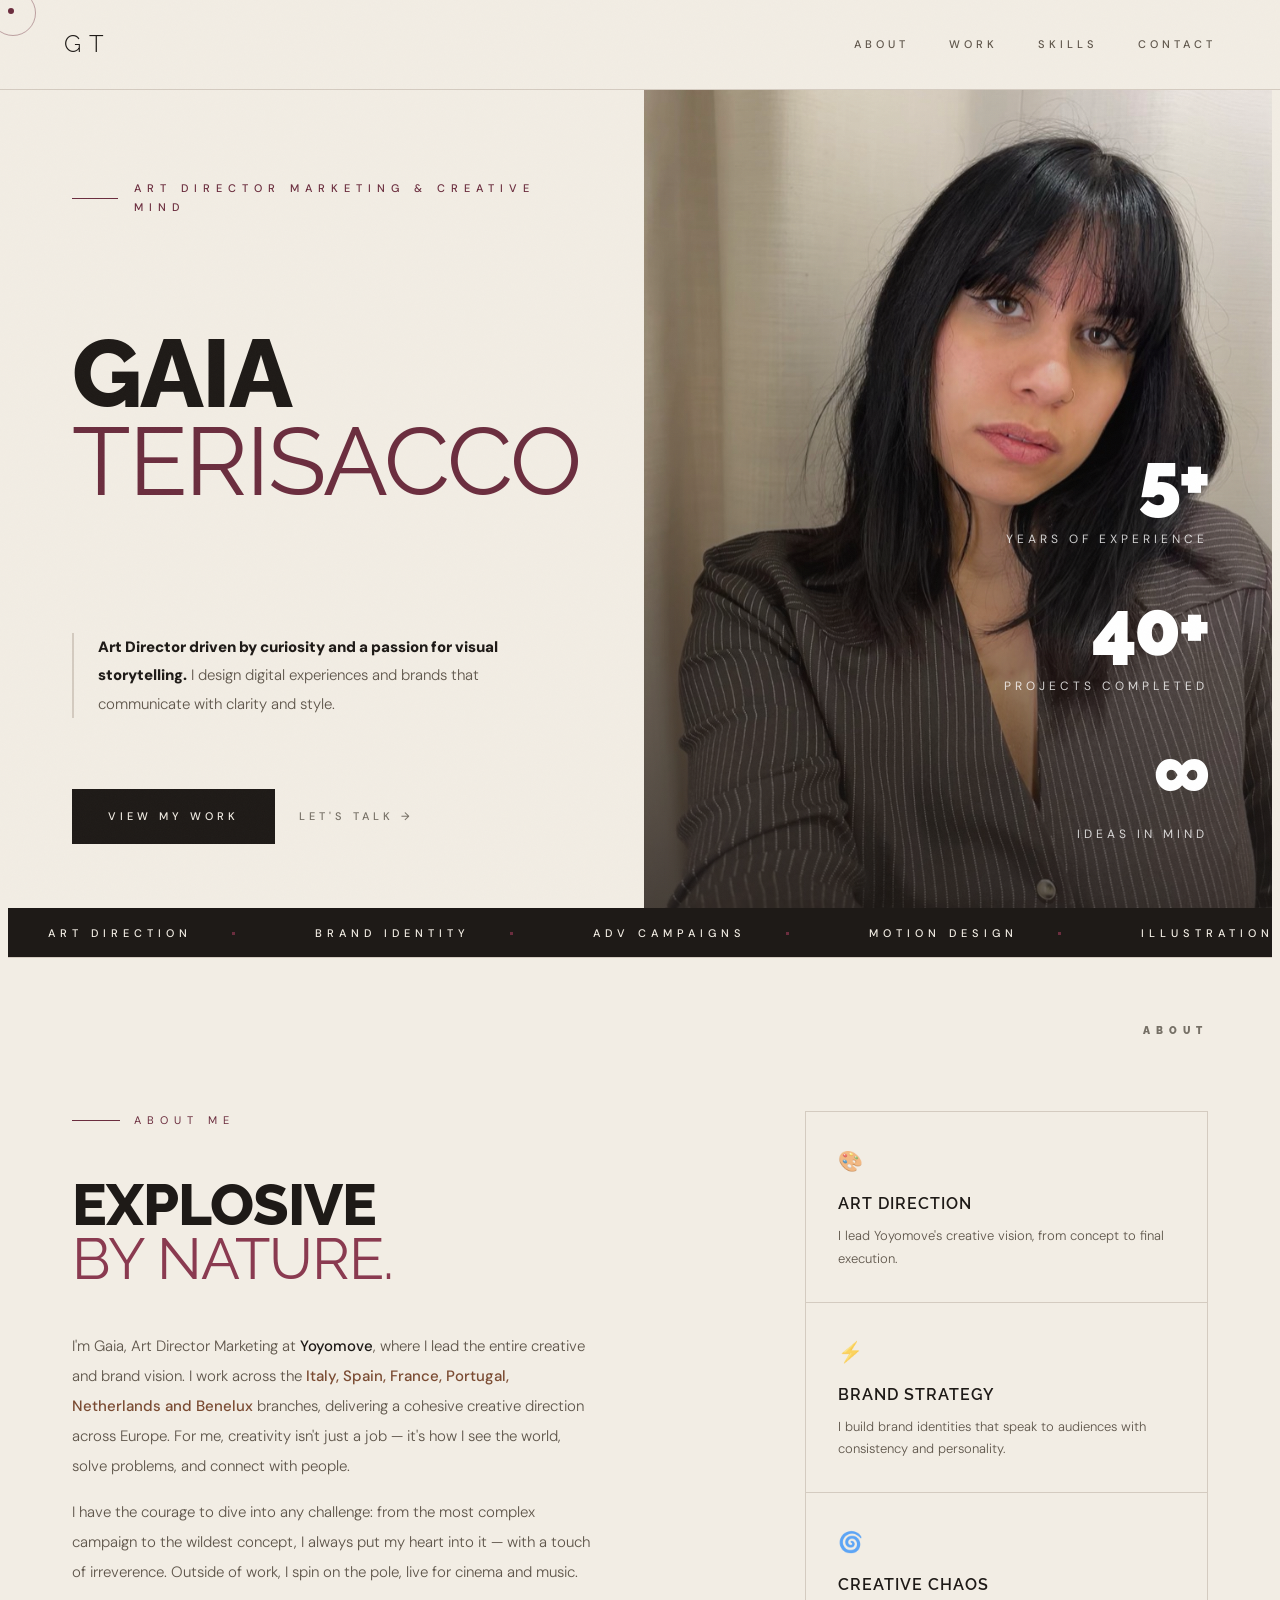
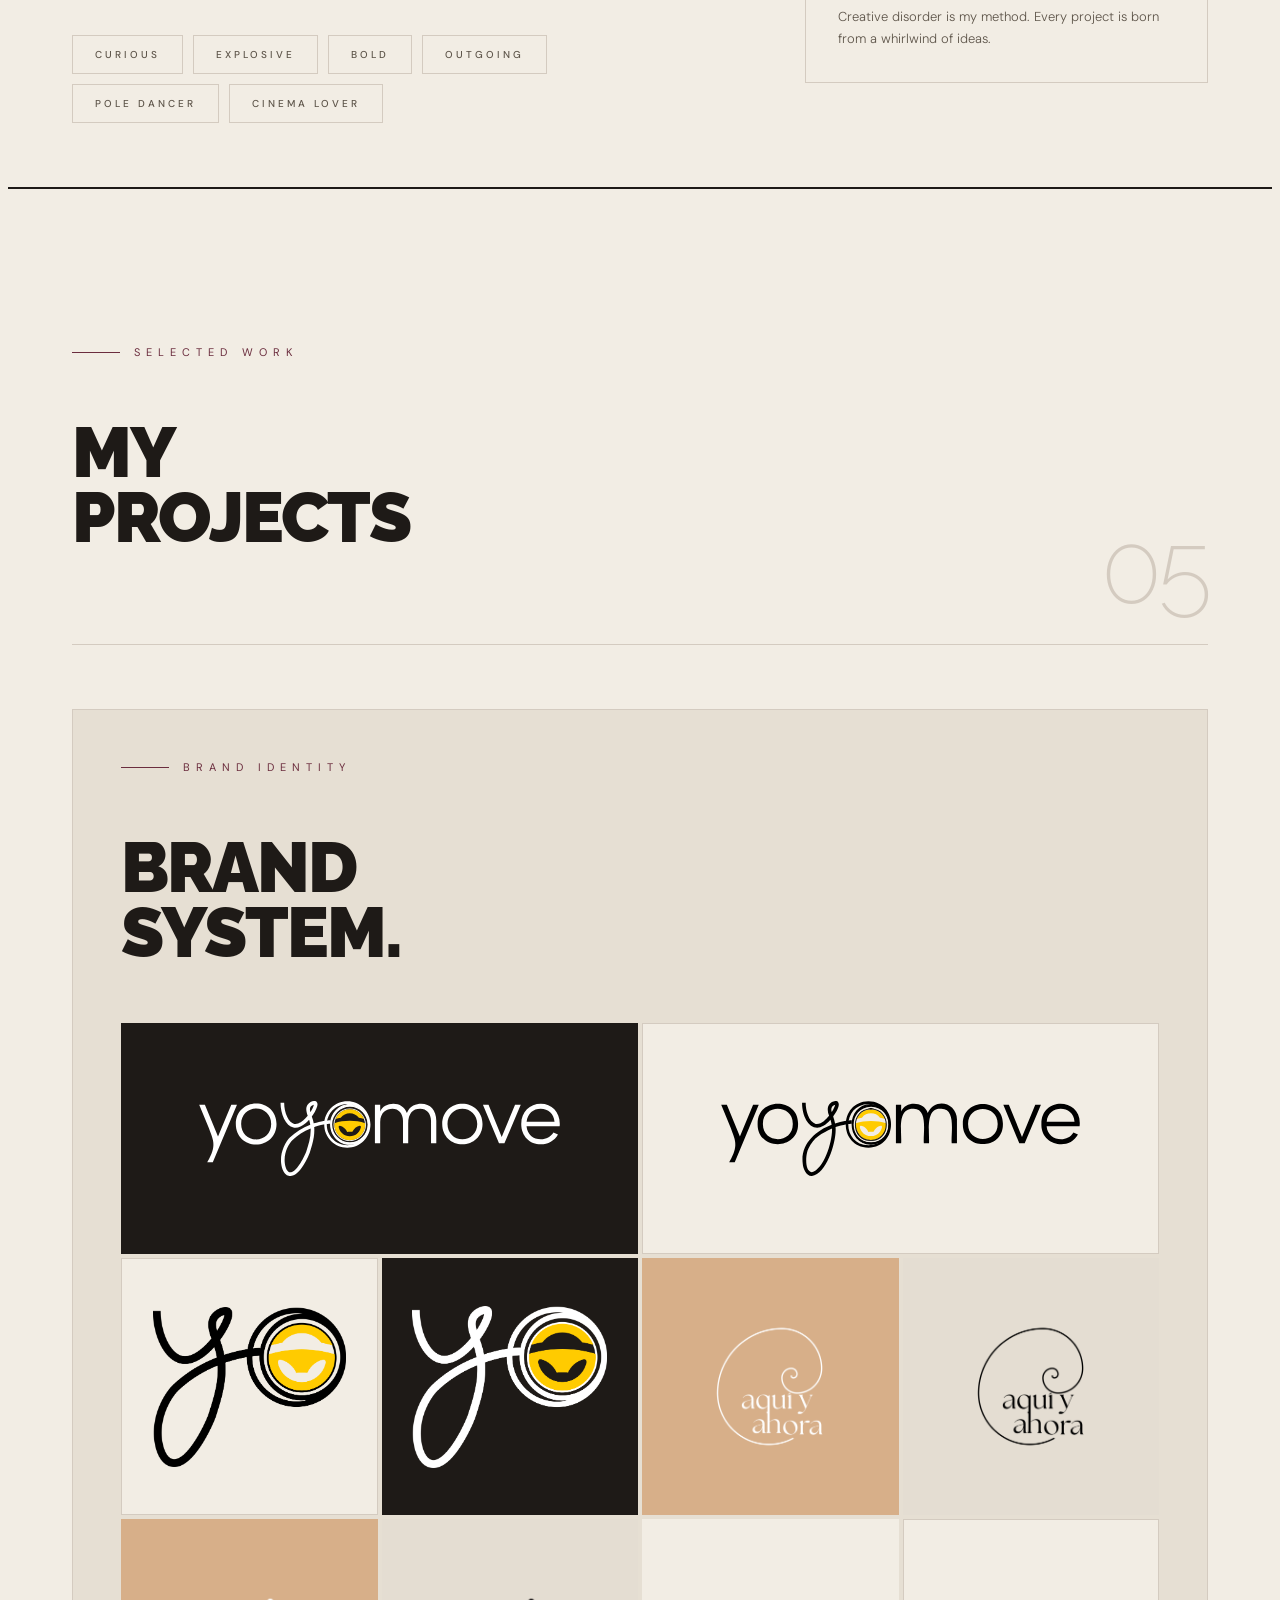
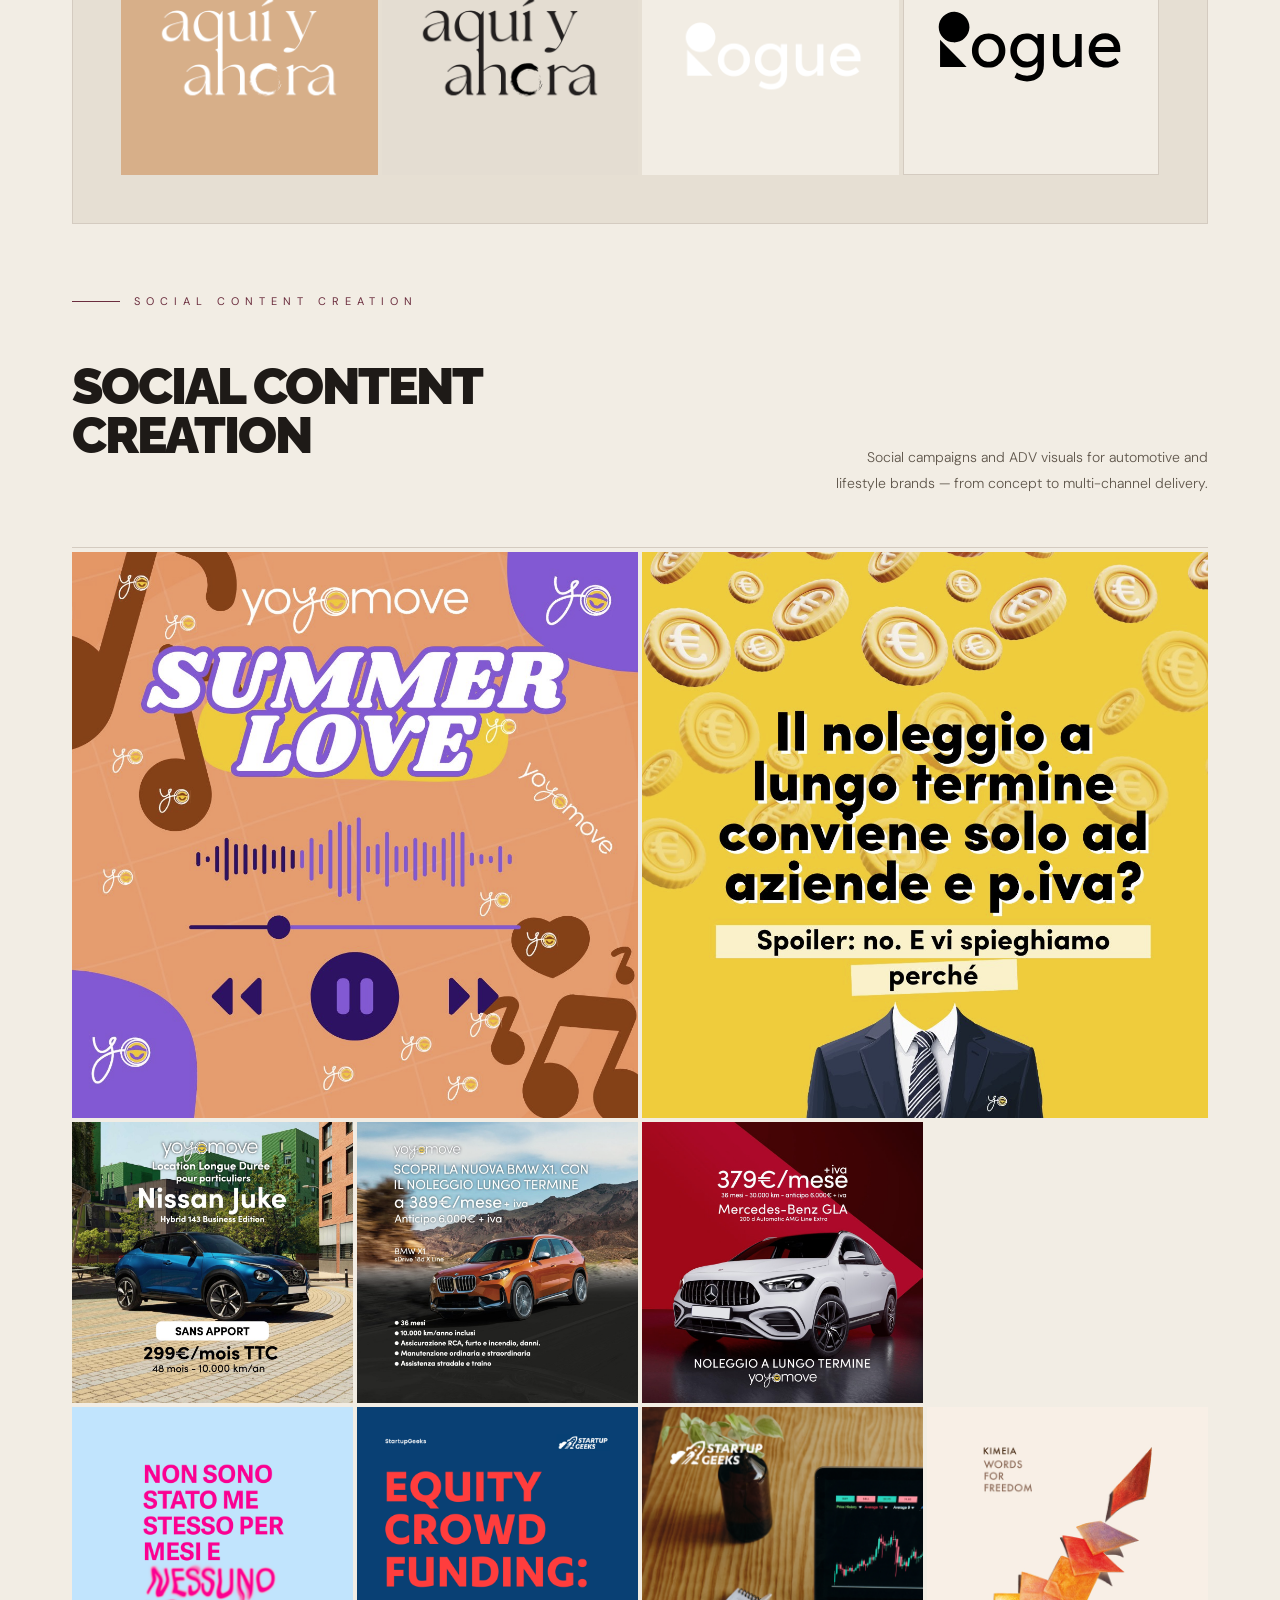
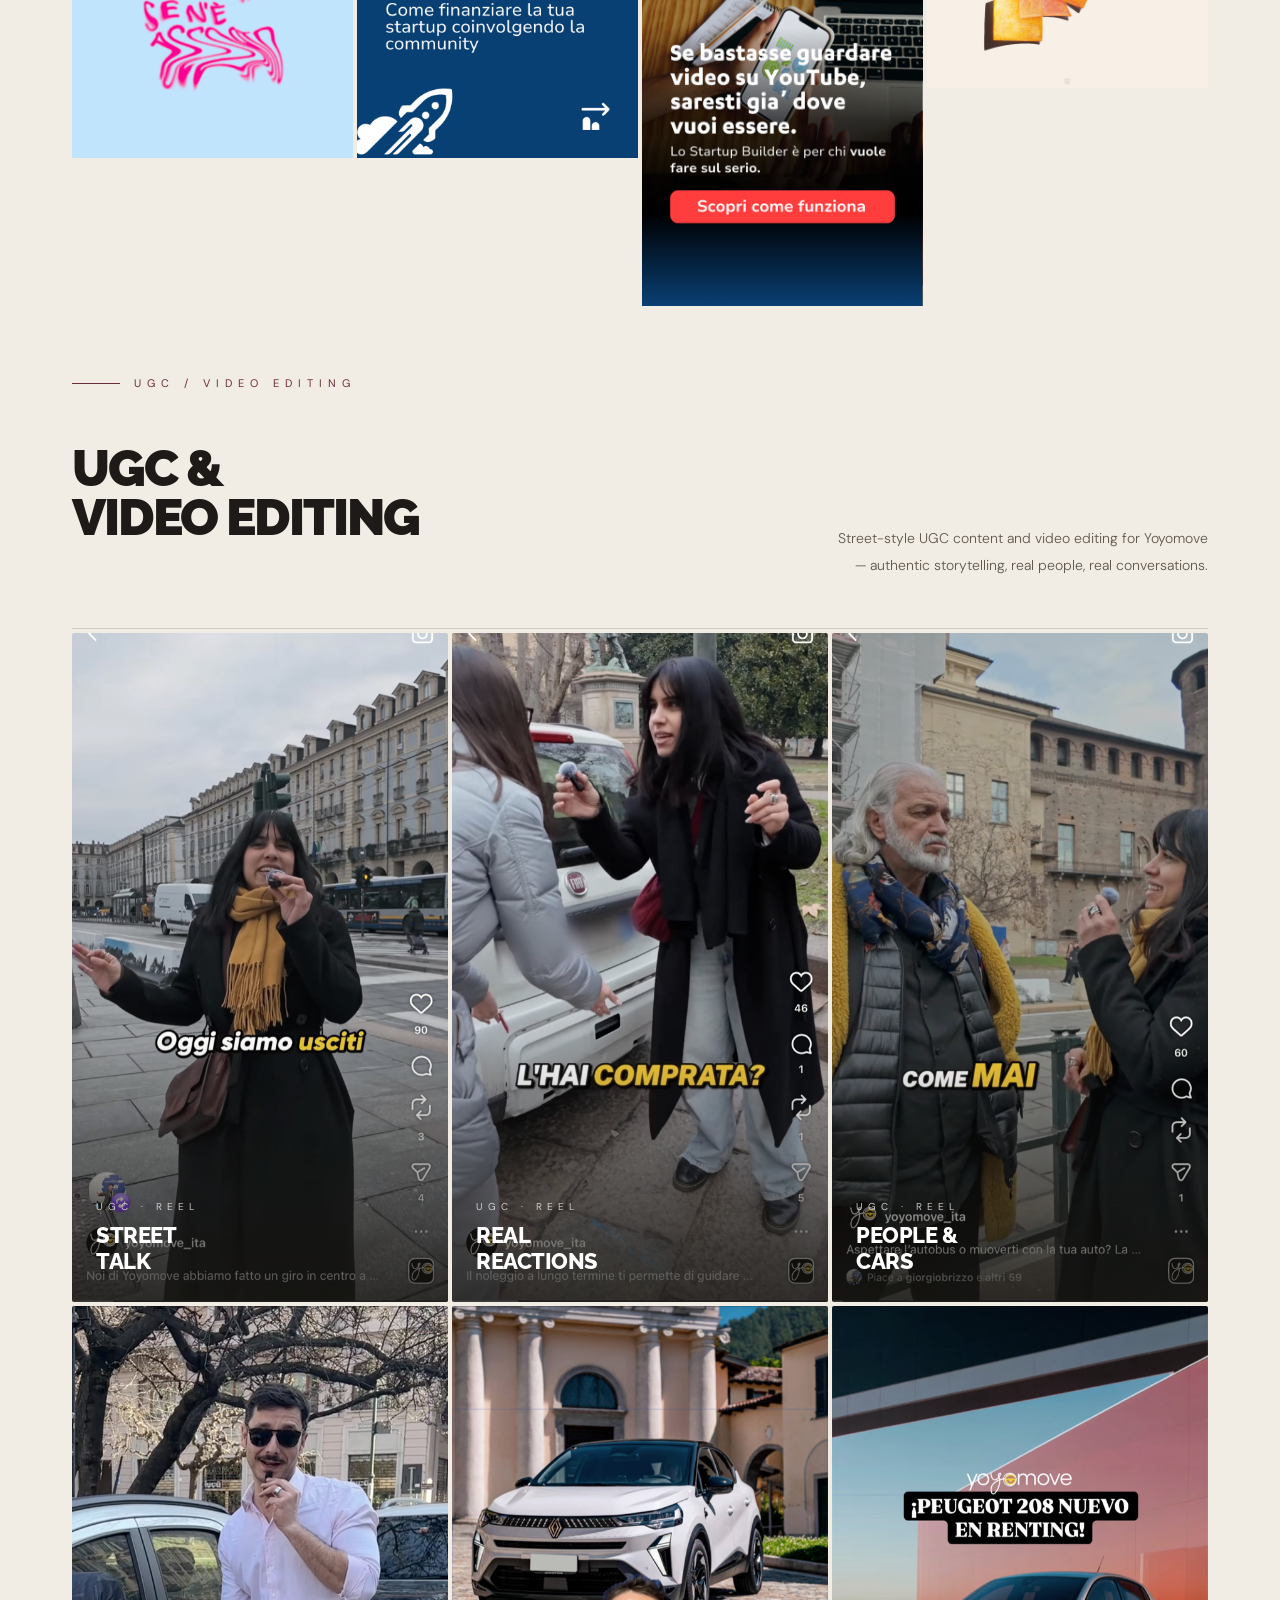
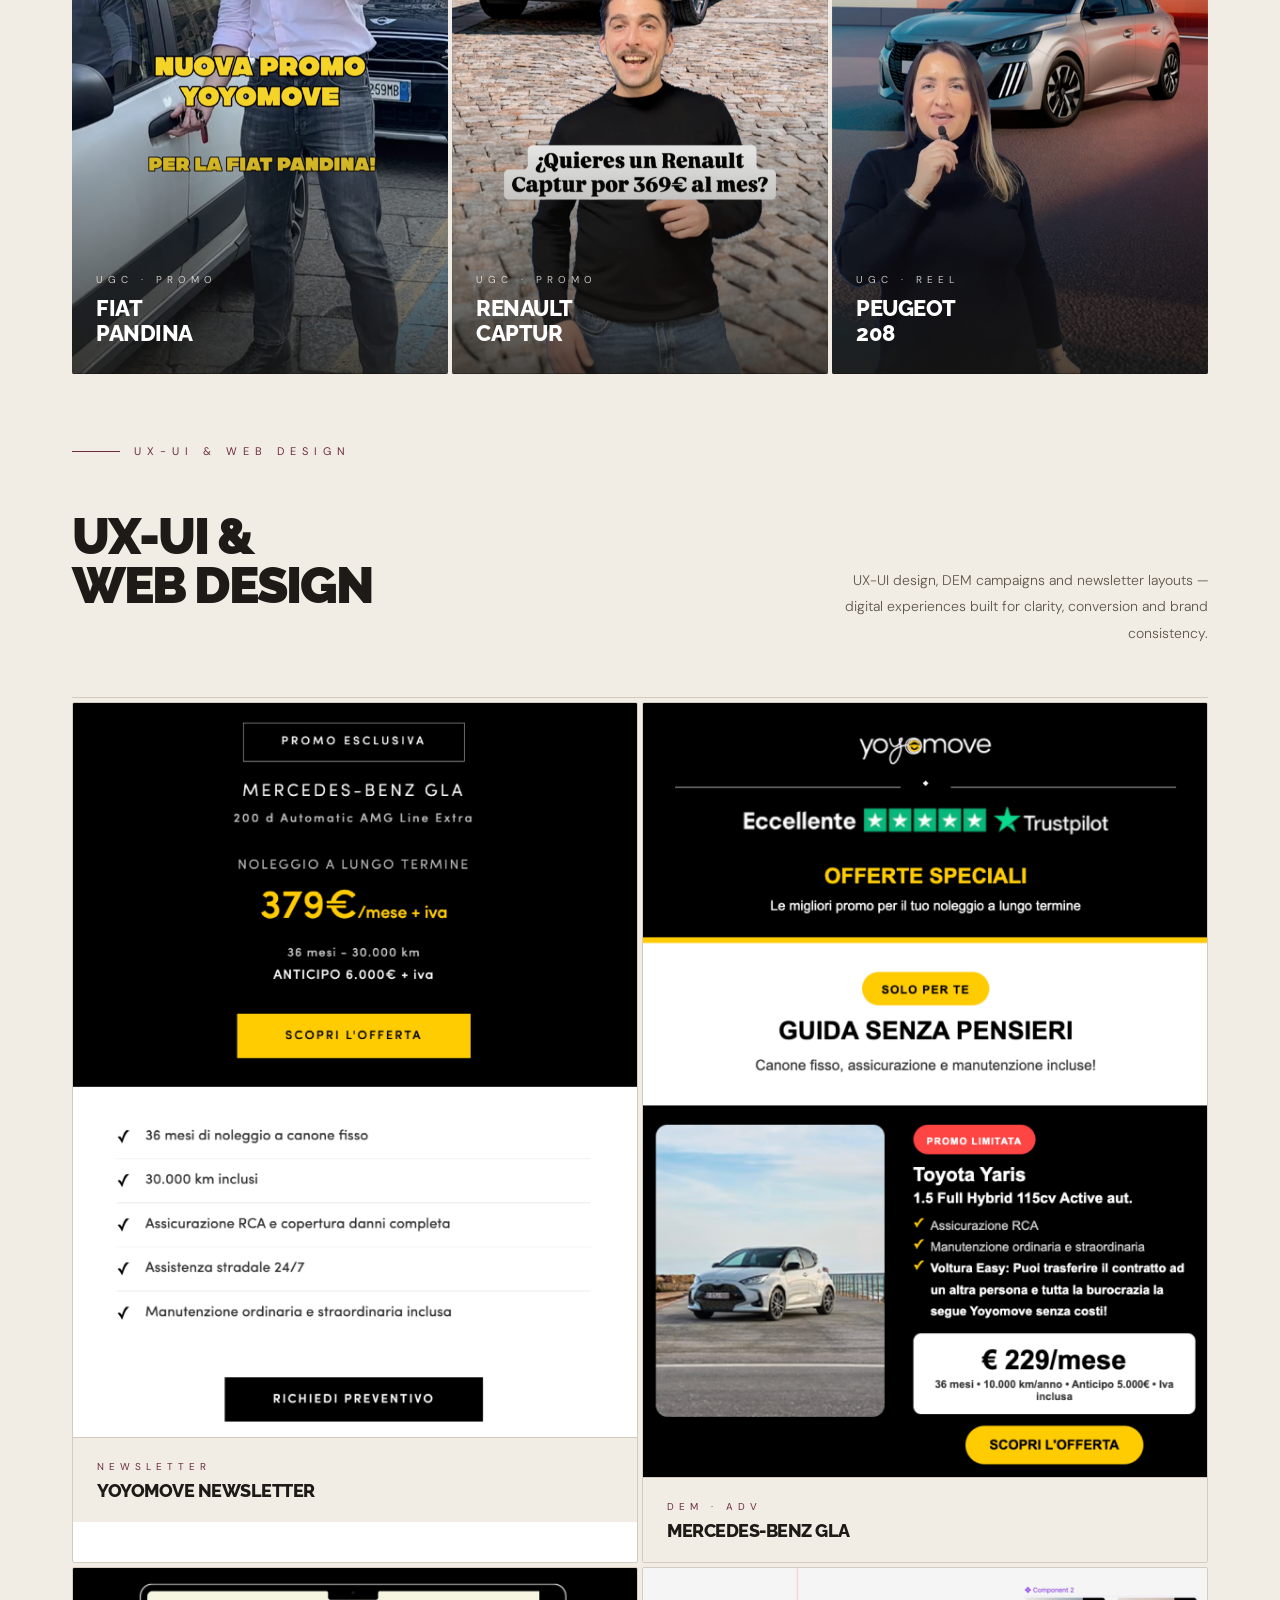
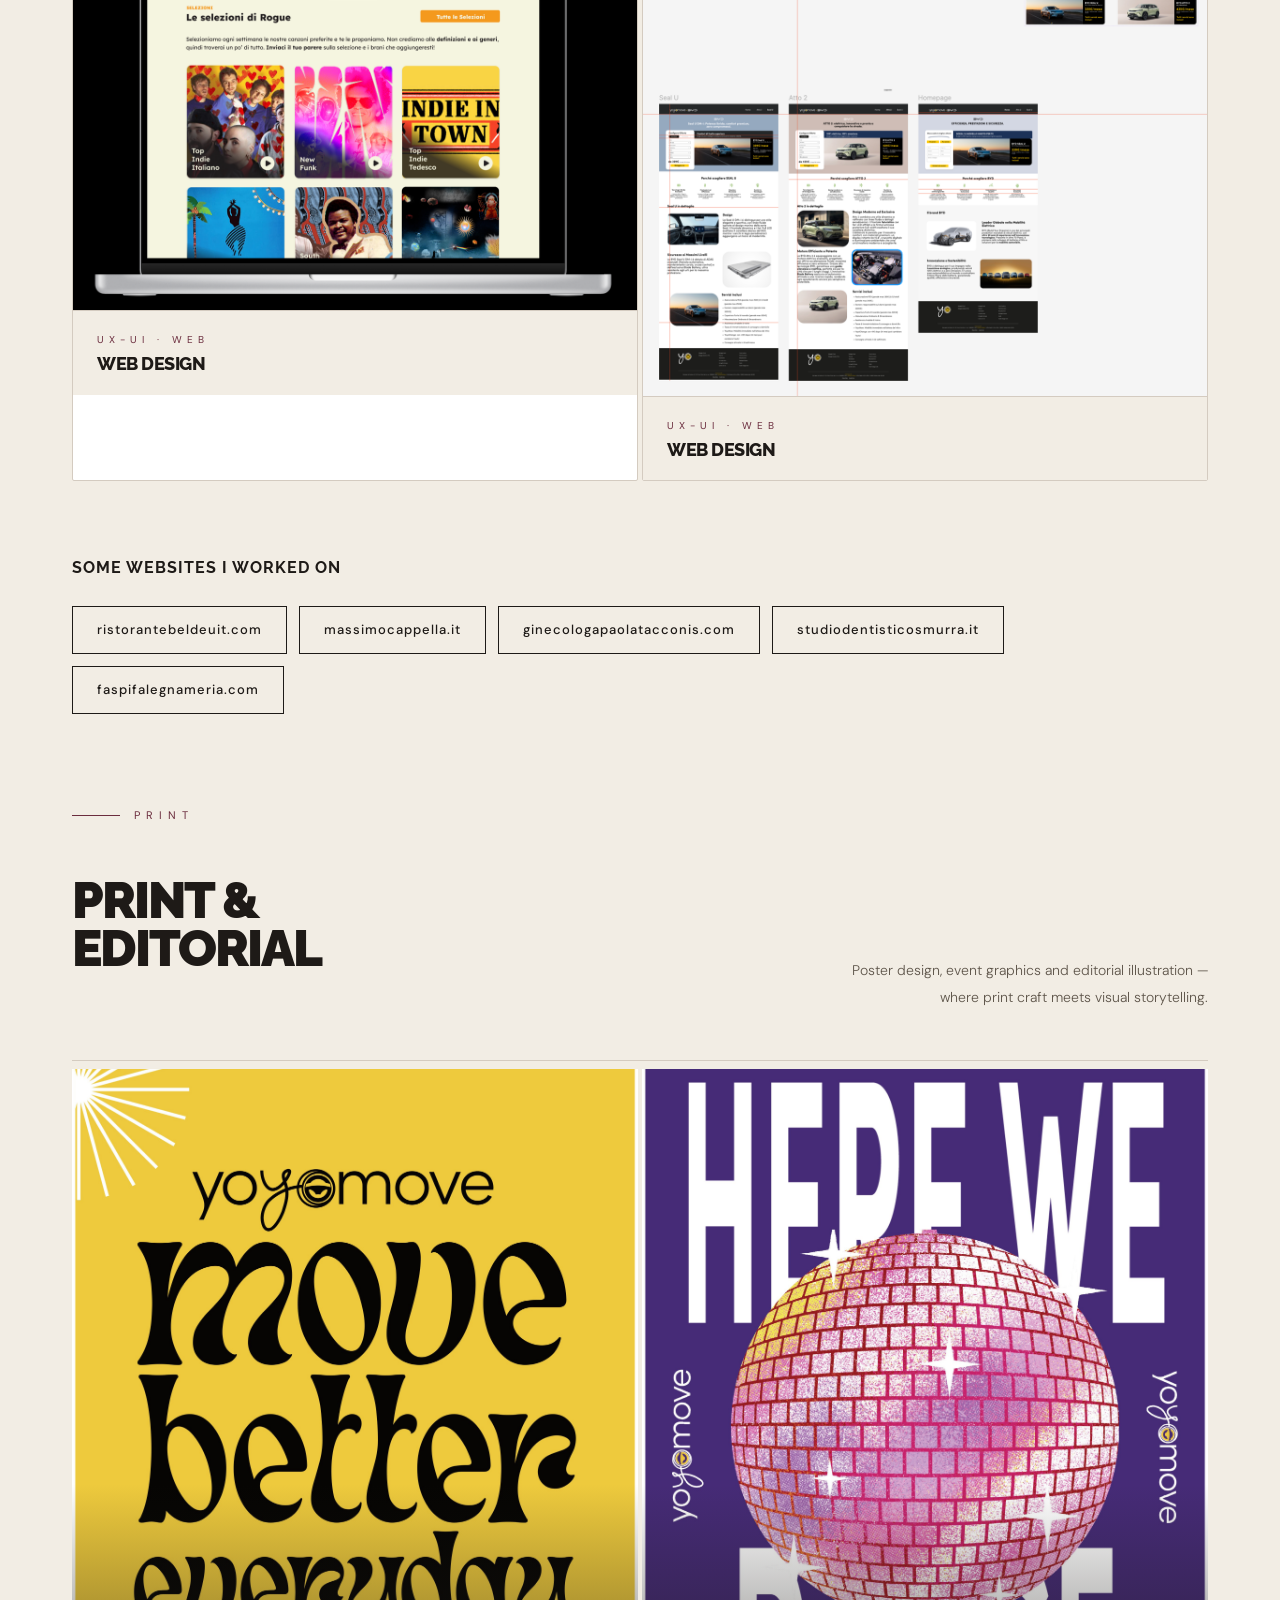
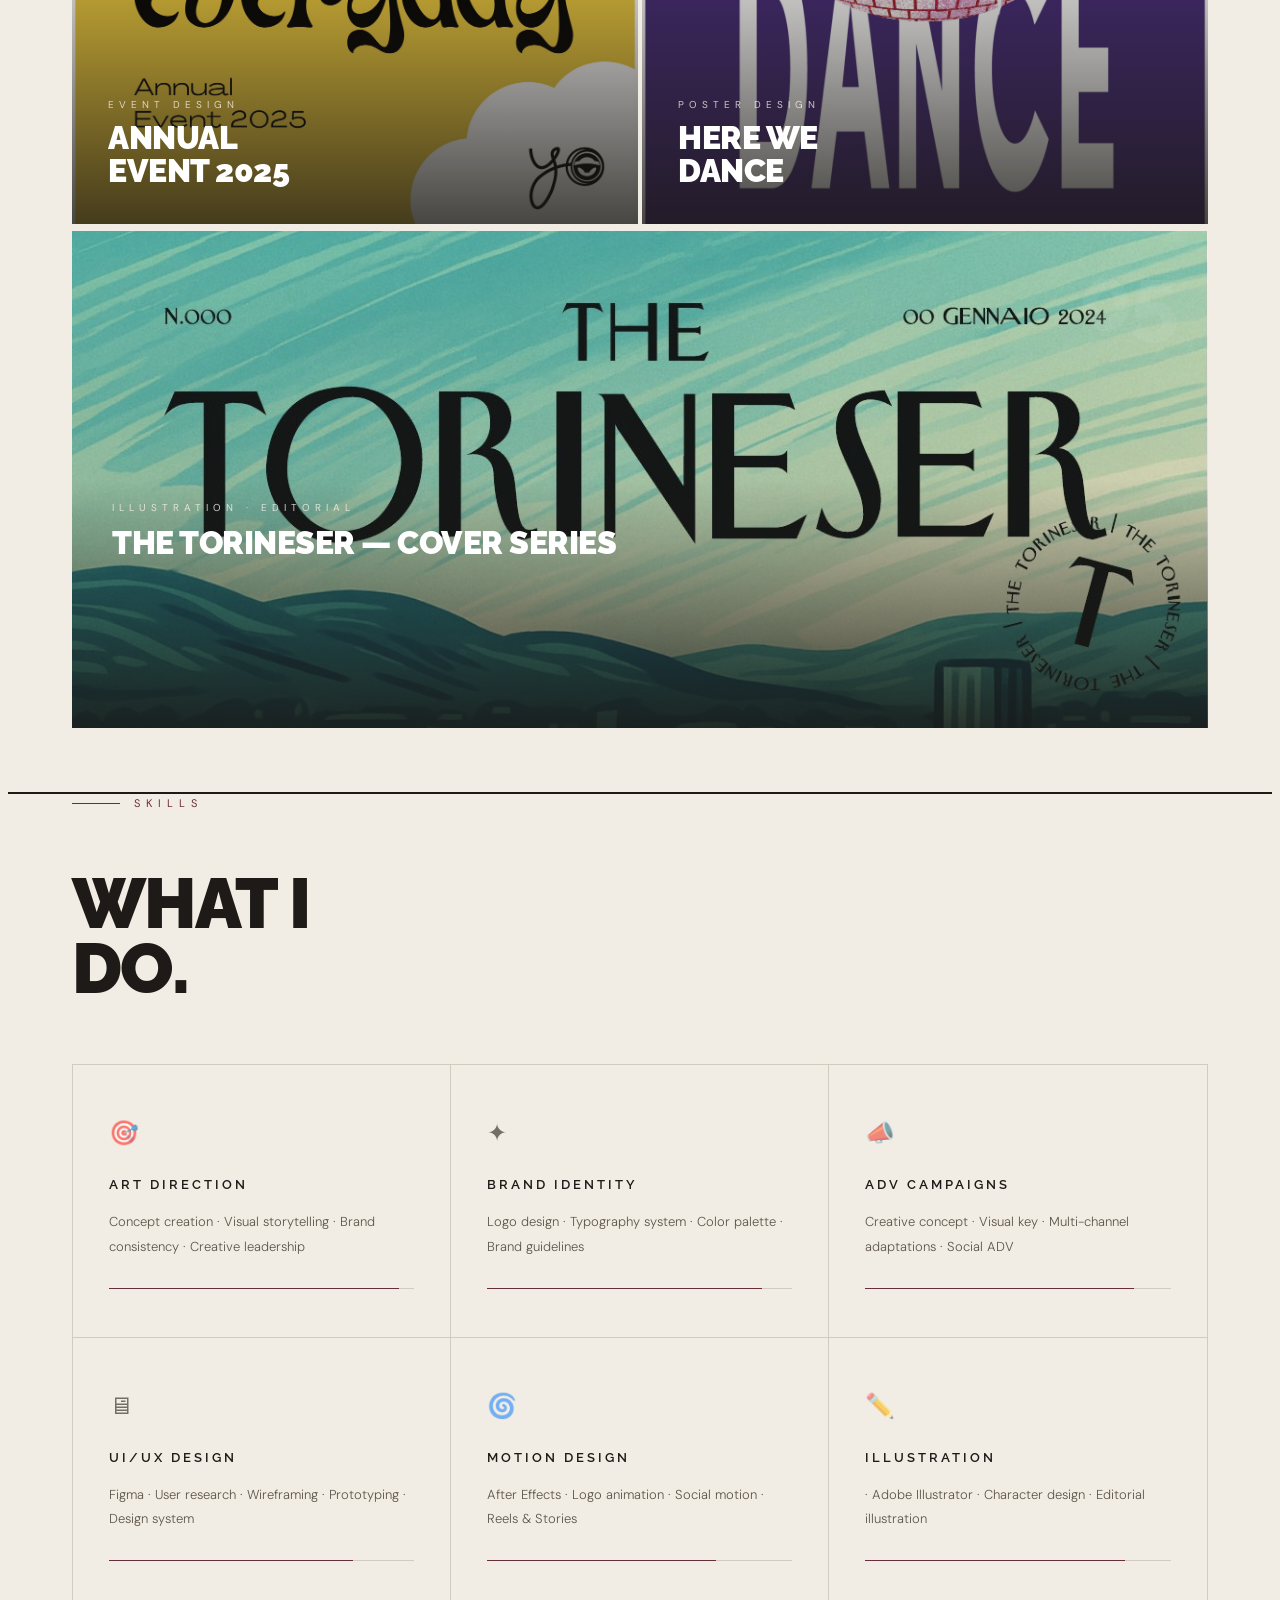
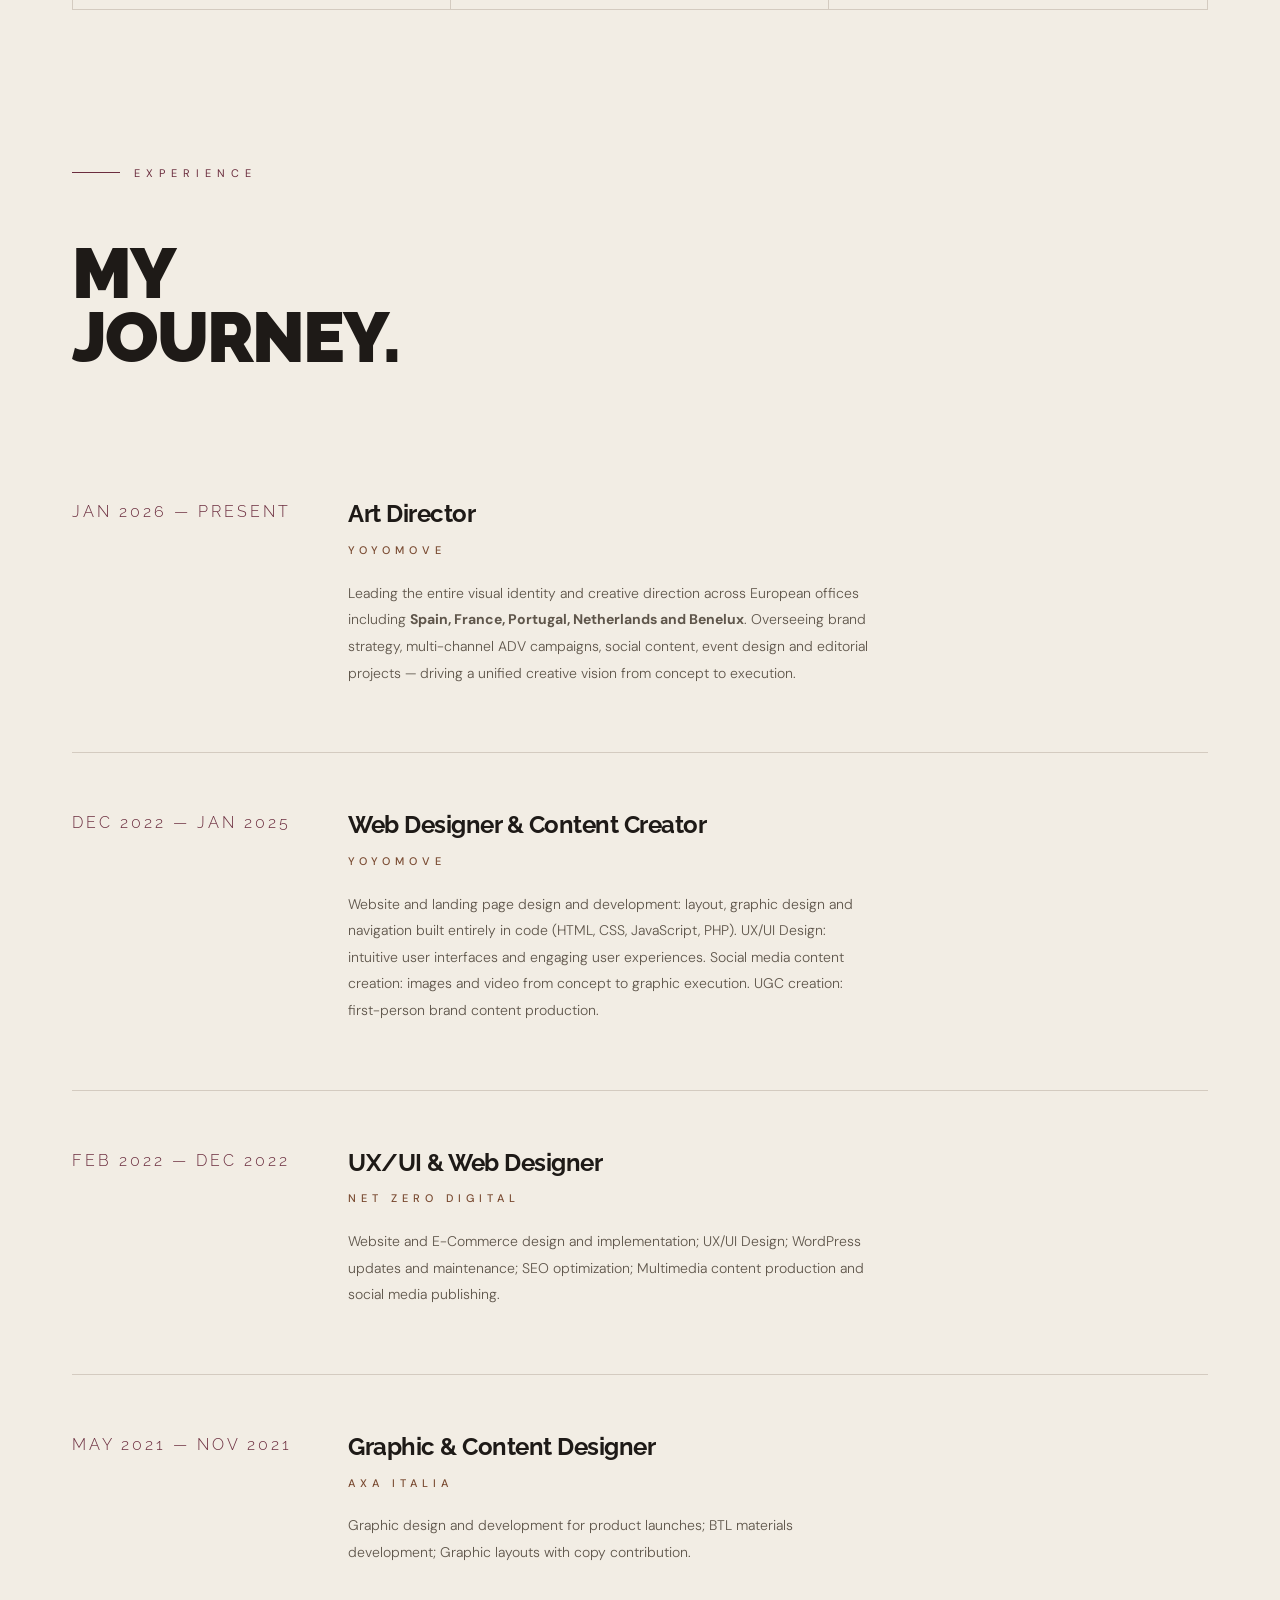
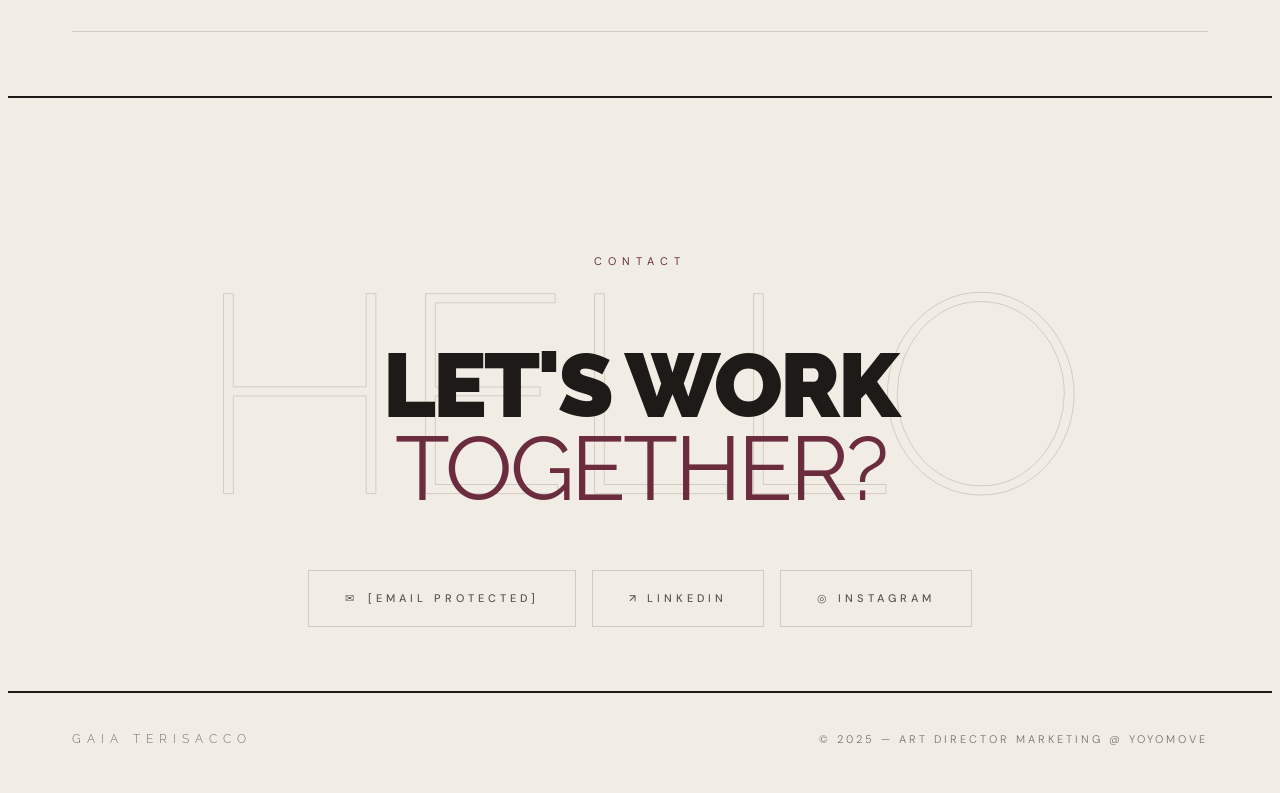
==== index.html @ 9b89f51b "Add files via upload" ====
<!DOCTYPE html>
<html lang="it">
<head>
<meta charset="UTF-8">
<meta name="viewport" content="width=device-width, initial-scale=1.0">
<title>Gaia Terisacco — Art Director Marketing</title>
<meta property="og:title" content="Gaia Terisacco — Art Director & Creative" />
<meta property="og:description" content="Art direction, brand identity, UX/UI and motion design projects." />
<meta property="og:image" content="https://gaiateris.github.io/portfolio/web-IMG_7881.jpg" />
<meta property="og:url" content="https://gaiateris.github.io/portfolio/" />
<meta property="og:type" content="website" />
<link href="https://fonts.googleapis.com/css2?family=Raleway:ital,wght@0,200;0,300;0,400;0,500;0,600;0,700;0,800;0,900;1,300;1,400&family=DM+Sans:ital,wght@0,300;0,400;0,500;0,700;1,300;1,400&display=swap" rel="stylesheet">
<style>
  /* ═══════════════════════════════════════════════════════
     GAIA TERISACCO — ART DIRECTOR
     Architecture & Design Magazine Aesthetic
     ═══════════════════════════════════════════════════════

     Ispirato al rigore editoriale di riviste come
     Architecture & Design, Domus, Casabella —
     dove la griglia governa tutto, la tipografia è sacra,
     e ogni centimetro di spazio bianco è intenzionale.
     ═══════════════════════════════════════════════════════ */

  /* Fonts loaded via <link> tag: Syne + DM Sans */

  :root {
    /* Warm paper + bordeaux/vinaccia palette */
    --bg: #F2EDE4;            /* warm ivory paper */
    --bg-dark: #E6DFD3;       /* slightly darker paper for cards */
    --bg-accent: #1E1A17;     /* rich warm black-brown */
    --fg: #1E1A17;             /* 13.1:1 on --bg */
    --fg-secondary: #5E554A;  /* 5.1:1 on --bg — AA compliant */
    --fg-tertiary: #767066;   /* 4.5:1 — AA compliant */
    --accent: #6B2D3E;        /* bordeaux — 7.2:1 on --bg */
    --accent-light: #8A3A50;  /* vinaccia — 5.0:1 on --bg */
    --warm: #7A4B32;          /* terra bruciata — 5.3:1 on --bg */
    --rule: #D4CBC0;          /* warm rule lines */
    --rule-dark: #1E1A17;     /* dark rules */
    --space: clamp(32px, 5vw, 80px);
    --space-lg: clamp(80px, 12vw, 180px);
    --col-gap: clamp(16px, 2.5vw, 40px);
  }

  html { scroll-behavior:smooth; }

  body {
    background:var(--bg); color:var(--fg);
    font-family:'DM Sans',sans-serif; font-weight:400;
    font-size:16px; line-height:1.7; overflow-x:hidden;
    -webkit-font-smoothing:antialiased;
  }

  /* Paper texture — fine grain for tactile print feel */
  body::after {
    content:''; position:fixed; inset:0; pointer-events:none; z-index:200; opacity:0.025;
    background-image:url("data:image/svg+xml,%3Csvg viewBox='0 0 256 256' xmlns='http://www.w3.org/2000/svg'%3E%3Cfilter id='n'%3E%3CfeTurbulence type='fractalNoise' baseFrequency='0.9' numOctaves='4' stitchTiles='stitch'/%3E%3C/filter%3E%3Crect width='100%25' height='100%25' filter='url(%23n)'/%3E%3C/svg%3E");
    background-size:200px;
  }

  ::selection { background:var(--accent); color:var(--bg); }

  /* Custom cursor — sottile, editoriale */
  .cursor {
    width:6px; height:6px; background:var(--accent); border-radius:50%;
    position:fixed; pointer-events:none; z-index:9999;
  }
  .cursor-follower {
    width:44px; height:44px; border:1px solid var(--accent); border-radius:50%;
    position:fixed; pointer-events:none; z-index:9998;
    transition:transform 0.3s ease, width 0.25s, height 0.25s;
    opacity:0.4;
  }

  /* ─── NAV — magazine masthead style ─── */
  nav {
    position:fixed; top:0; left:0; right:0; z-index:100;
    display:flex; justify-content:space-between; align-items:center;
    padding:24px var(--space);
    background:var(--bg); border-bottom:1px solid var(--rule);
    mix-blend-mode:normal;
  }
  .nav-logo {
    font-family:'Raleway',sans-serif; font-weight:300;
    font-size:24px; letter-spacing:8px; color:var(--fg);
    text-transform:uppercase;
  }
  .nav-links { display:flex; gap:40px; }
  .nav-links a {
    font-family:'DM Sans',sans-serif; font-size:11px; font-weight:500;
    letter-spacing:4px; text-transform:uppercase;
    color:var(--fg-secondary); text-decoration:none;
    transition:color 0.2s;
    position:relative;
  }
  .nav-links a::after {
    content:''; position:absolute; bottom:-4px; left:0;
    width:0; height:1px; background:var(--accent);
    transition:width 0.3s ease;
  }
  .nav-links a:hover { color:var(--fg); }
  .nav-links a:hover::after { width:100%; }

  /* ═══════════════════════════
     HERO — magazine cover layout
     Full bleed, dramatic scale
     ═══════════════════════════ */
  #hero {
    min-height:100vh; min-height:100dvh;
    display:grid; grid-template-columns:1fr 1fr;
    position:relative; overflow:hidden;
    border-bottom:2px solid var(--fg);
  }
  .hero-left {
    display:flex; flex-direction:column; justify-content:flex-end;
    padding:var(--space-lg) var(--space) var(--space);
    position:relative; z-index:2;
  }
  .hero-tag {
    font-family:'DM Sans',sans-serif; font-size:11px; font-weight:500;
    letter-spacing:6px; text-transform:uppercase; color:var(--accent);
    margin-bottom:32px; display:flex; align-items:center; gap:16px;
    opacity:0; animation:fadeUp 0.8s ease forwards 0.1s;
  }
  .hero-tag::before {
    content:''; width:48px; height:1px; background:var(--accent);
  }
  .hero-name {
    font-family:'Raleway',sans-serif; font-weight:800;
    font-size:clamp(56px,7.5vw,120px); line-height:0.92;
    letter-spacing:-2px; text-transform:uppercase;
    opacity:0; animation:fadeUp 0.8s ease forwards 0.2s;
  }
  .hero-name span { display:block; }
  .hero-name .highlight {
    color:var(--accent);
    font-weight:400;
  }
  .hero-desc {
    margin-top:48px; font-size:15px; font-weight:300;
    line-height:1.9; max-width:420px; color:var(--fg-secondary);
    opacity:0; animation:fadeUp 0.8s ease forwards 0.35s;
    border-left:2px solid var(--rule); padding-left:24px;
  }
  .hero-desc strong {
    font-weight:900; color:var(--fg);
  }
  .hero-desc em {
    color:var(--accent-light); font-style:normal; font-weight:500;
  }
  .hero-cta {
    margin-top:56px; display:flex; gap:24px; align-items:center;
    opacity:0; animation:fadeUp 0.8s ease forwards 0.45s;
  }
  .btn-primary {
    display:inline-block; background:var(--fg); color:var(--bg);
    font-family:'DM Sans',sans-serif; font-size:11px; font-weight:500;
    letter-spacing:4px; text-transform:uppercase; padding:18px 36px;
    text-decoration:none; transition:all 0.3s ease;
    position:relative;
  }
  .btn-primary:hover {
    background:var(--accent); color:#fff;
  }
  .btn-ghost {
    font-family:'DM Sans',sans-serif; font-size:11px; font-weight:500;
    letter-spacing:4px; text-transform:uppercase;
    color:var(--fg-tertiary); text-decoration:none; transition:color 0.2s;
  }
  .btn-ghost:hover { color:var(--accent); }

  /* Hero right — architectural composition */
  .hero-right {
    position:relative; overflow:hidden;
    background:var(--bg-dark);
  }
  .hero-blob {
    position:absolute; inset:0; display:flex;
    align-items:center; justify-content:center;
  }
  .blob-bg {
    width:70%; height:70%;
    background:var(--accent); opacity:0.1;
    animation:morph 20s ease-in-out infinite;
    border-radius:60% 40% 70% 30%/50% 60% 40% 50%;
    filter:blur(60px);
  }
  .hero-logo-float {
    display:none;
  }
  .hero-numbers {
    position:absolute; right:var(--space); bottom:var(--space); z-index:2;
    display:flex; flex-direction:column; gap:40px;
    opacity:0; animation:fadeUp 0.8s ease forwards 0.6s;
  }
  .stat { text-align:right; }
  .stat-number {
    font-family:'Raleway',sans-serif; font-weight:900;
    font-size:clamp(64px,6vw,88px); line-height:1; letter-spacing:-3px; color:#fff;
  }
  .stat-label {
    font-family:'DM Sans',sans-serif; font-size:12px;
    letter-spacing:4px; text-transform:uppercase;
    color:rgba(255,255,255,0.8); margin-top:10px;
  }

  /* ═══════════════════
     MARQUEE — thin editorial ribbon
     ═══════════════════ */
  .marquee-section {
    padding:14px 0; overflow:hidden;
    background:var(--fg);
    transform:none;
    margin:0; position:relative; z-index:3;
    border-bottom:1px solid var(--rule);
  }
  .marquee-track { display:flex; animation:marquee 30s linear infinite; white-space:nowrap; }
  .marquee-item {
    font-family:'DM Sans',sans-serif; font-weight:500;
    font-size:11px; letter-spacing:5px; text-transform:uppercase;
    color:var(--bg); padding:0 40px;
    display:flex; align-items:center; gap:40px;
  }
  .marquee-dot {
    width:3px; height:3px; background:var(--accent);
    border-radius:0; flex-shrink:0;
  }

  /* ═══════════════════
     ABOUT — editorial two-column
     ═══════════════════ */
  #about { overflow:hidden;
    padding:var(--space-lg) var(--space) var(--space);
    display:grid; grid-template-columns:1.2fr 0.8fr;
    gap:calc(var(--space) * 2); align-items:start;
    border-top:none; border-bottom:2px solid var(--fg);
    position:relative;
  }
  #about::before {
    content:'ABOUT'; position:absolute; top:var(--space);
    right:var(--space); font-family:'Raleway',sans-serif;
    font-weight:900; font-size:10px; letter-spacing:6px;
    color:var(--fg-tertiary); text-transform:uppercase;
  }
  .about-label {
    font-family:'DM Sans',sans-serif; font-size:11px;
    letter-spacing:6px; text-transform:uppercase;
    color:var(--accent); margin-bottom:28px;
    display:flex; align-items:center; gap:14px;
  }
  .about-label::before { content:''; width:48px; height:1px; background:var(--accent); }
  .about-title {
    font-family:'Raleway',sans-serif; font-weight:800;
    font-size:clamp(40px,4.5vw,68px); line-height:0.95;
    letter-spacing:-1px; margin-bottom:44px;
    text-transform:uppercase;
  }
  .about-title .line2 {
    color:var(--accent-light);
    font-weight:400; display:block;
  }
  .about-body {
    font-size:15px; line-height:2; color:var(--fg-secondary);
    margin-bottom:16px; max-width:520px;
    font-weight:300;
  }
  .about-body strong { color:var(--fg); font-weight:500; }
  .about-body em {
    font-style:normal; font-weight:500;
    color:var(--warm);
  }

  /* Traits — refined tags */
  .traits { display:flex; flex-wrap:wrap; gap:10px; margin-top:48px; }
  .trait {
    font-family:'DM Sans',sans-serif; font-size:10px; font-weight:500;
    letter-spacing:3px; text-transform:uppercase; padding:10px 22px;
    border:1px solid var(--rule); color:var(--fg-secondary);
    transition:all 0.3s ease;
  }
  .trait:hover {
    border-color:var(--accent); color:var(--accent);
    background:transparent;
    transform:none;
  }
  /* Override individual trait colors — single unified palette */
  .trait:nth-child(1),.trait:nth-child(2),.trait:nth-child(3),
  .trait:nth-child(4),.trait:nth-child(5),.trait:nth-child(6){
    border-color:var(--rule); color:var(--fg-secondary);
  }
  .trait:nth-child(1):hover,.trait:nth-child(2):hover,.trait:nth-child(3):hover,
  .trait:nth-child(4):hover,.trait:nth-child(5):hover,.trait:nth-child(6):hover{
    border-color:var(--accent); color:var(--accent); box-shadow:none;
  }

  /* About cards — index card style */
  .about-visual {
    position:relative; display:flex; flex-direction:column; gap:0;
    border:1px solid var(--rule);
  }
  .about-card {
    position:relative; background:transparent;
    border:none; border-bottom:1px solid var(--rule);
    padding:32px; width:100%; transform:none !important; box-sizing:border-box; overflow:hidden;
    transition:background 0.3s;
  }
  .about-card:last-child { border-bottom:none; }
  .about-card:hover { background:var(--bg-dark); transform:none !important; }
  .about-card:nth-child(1),.about-card:nth-child(2),.about-card:nth-child(3){
    border-left:none; top:auto; left:auto; right:auto; bottom:auto;
  }
  .card-icon { font-size:20px; margin-bottom:12px; opacity:0.7; }
  .card-title {
    font-family:'Raleway',sans-serif; font-weight:600;
    font-size:16px; letter-spacing:1px; margin-bottom:8px;
    text-transform:uppercase;
  }
  .card-sub { font-size:13px; line-height:1.7; color:var(--fg-secondary); font-weight:300; word-break:break-word; overflow-wrap:break-word; }

  /* ═══════════════
     WORK — gallery spreads
     ═══════════════ */
  #work {
    padding:var(--space-lg) var(--space) var(--space);
    border-top:none;
    border-bottom:2px solid var(--fg);
  }
  .section-header {
    display:grid; grid-template-columns:1fr auto;
    align-items:end; margin-bottom:var(--space);
    padding-bottom:36px;
    border-bottom:1px solid var(--rule);
  }
  .section-label {
    font-family:'DM Sans',sans-serif; font-size:11px; letter-spacing:6px;
    text-transform:uppercase; color:var(--accent); margin-bottom:16px;
    display:flex; align-items:center; gap:14px;
  }
  .section-label::before { content:''; width:48px; height:1px; background:var(--accent); }
  .section-title {
    font-family:'Raleway',sans-serif; font-weight:900;
    font-size:clamp(42px,5.5vw,76px); line-height:0.92;
    letter-spacing:-2px; text-transform:none;
  }
  .section-count {
    font-family:'Raleway',sans-serif; font-weight:200;
    font-size:100px; line-height:0.8; letter-spacing:-4px;
    color:var(--rule); user-select:none;
  }

  /* PROJECT CARDS — editorial image blocks */
  .projects-grid { display:grid; grid-template-columns:1fr 1fr; gap:4px; }
  .project-card {
    position:relative; overflow:hidden; background:var(--bg-dark); cursor:none;
  }
  .project-card.wide { grid-column:span 2; }
  .project-img {
    position:absolute; inset:0; width:100%; height:100%;
    object-fit:cover; transition:transform 0.8s cubic-bezier(0.16,1,0.3,1);
    filter:grayscale(30%);
  }
  .project-card:hover .project-img {
    transform:scale(1.03);
    filter:grayscale(0%);
  }
  .project-overlay {
    position:absolute; inset:0;
    background:linear-gradient(to top, rgba(26,24,20,0.85) 0%, rgba(26,24,20,0.1) 50%, transparent 100%);
  }
  .project-info {
    position:absolute; inset:0; padding:40px;
    display:flex; flex-direction:column; justify-content:flex-end;
  }
  .project-type {
    font-family:'DM Sans',sans-serif; font-size:10px; letter-spacing:5px;
    text-transform:uppercase; color:rgba(242,237,228,0.85); margin-bottom:10px;
  }
  .project-name {
    font-family:'Raleway',sans-serif; font-weight:900;
    font-size:clamp(22px,2.5vw,34px); letter-spacing:-0.5px; line-height:1.05;
    color:#fff;
  }
  .project-desc {
    font-size:13px; line-height:1.8; opacity:0; max-width:480px;
    margin-top:12px; color:rgba(245,240,232,0.85);
    transition:opacity 0.4s ease;
    font-weight:300;
  }
  .project-card:hover .project-desc { opacity:1; }
  .project-tag {
    display:inline-block; margin-top:14px; font-family:'DM Sans',sans-serif;
    font-size:9px; letter-spacing:4px; text-transform:uppercase;
    color:rgba(245,240,232,0.85); border-bottom:1px solid rgba(245,240,232,0.4);
    padding-bottom:3px; opacity:0; transition:opacity 0.4s ease 0.05s;
  }
  .project-card:hover .project-tag { opacity:0.7; }
  .project-number {
    position:absolute; top:24px; right:32px;
    font-family:'Raleway',sans-serif; font-weight:400;
    font-size:88px; line-height:1; letter-spacing:-3px;
    opacity:0.06; color:white; user-select:none; pointer-events:none;
    font-weight:800;
  }

  /* Brand Showcase — multi-project grid */
  .brand-showcase {
    background:var(--bg-dark); border:1px solid var(--rule);
    padding:48px; position:relative;
  }
  .brand-showcase-header { margin-bottom:40px; }
  .brand-showcase-header .project-type { color:var(--accent); opacity:1; }
  .brand-showcase-header .project-desc { color:var(--fg-secondary); }
  .brand-showcase-header .project-name {
    font-family:'Raleway',sans-serif; font-weight:800;
    font-size:clamp(28px,3vw,44px); letter-spacing:-1px; text-transform:uppercase;
  }
  .brand-showcase-grid {
    display:grid; grid-template-columns:repeat(4,1fr); gap:4px;
  }
  .brand-showcase-item {
    position:relative; overflow:hidden; aspect-ratio:1;
    background:var(--bg); display:flex; align-items:center; justify-content:center;
    cursor:pointer;
  }
  .brand-showcase-item img {
    width:100%; height:100%; object-fit:cover;
    transition:transform 0.6s cubic-bezier(0.16,1,0.3,1);
  }
  .brand-showcase-item:hover img { transform:scale(1.04); }
  .brand-showcase-item span {
    position:absolute; bottom:12px; left:16px;
    font-family:'DM Sans',sans-serif; font-size:10px; font-weight:500;
    letter-spacing:3px; text-transform:uppercase; color:var(--fg-secondary);
    opacity:0; transition:opacity 0.3s;
  }
  .brand-showcase-item:hover span { opacity:1; }
  /* Yoyomove special cell — centered logo on bg */
  .brand-yoyo {
    background:var(--bg-accent); grid-column:span 2; grid-row:span 2;
    aspect-ratio:auto; padding:15%;
  }
  .brand-yoyo img {
    width:100%; height:auto; object-fit:contain;
  }
  .brand-yoyo.dark-bg { background:var(--bg-accent); }
  .brand-yoyo.light-bg { background:var(--bg); border:1px solid var(--rule); }
  .brand-yoyo span { color:rgba(242,237,228,0.5); }
  .brand-yoyo.light-bg span { color:var(--fg-secondary); }
  .brand-yoyo:hover span { opacity:1; }

  .brand-logo-display { display:none; }

  /* ADV SECTION */
  .adv-section { margin-top:4px; }
  .adv-header {
    padding:var(--space) 0 36px; display:grid;
    grid-template-columns:1fr 1fr; gap:var(--col-gap);
    align-items:end;
    border-bottom:1px solid var(--rule); margin-bottom:4px;
  }
  .adv-label {
    font-family:'DM Sans',sans-serif; font-size:11px; letter-spacing:6px;
    text-transform:uppercase; color:var(--accent); margin-bottom:14px;
    display:flex; align-items:center; gap:14px;
  }
  .adv-label::before { content:''; width:48px; height:1px; background:var(--accent); }
  .adv-title {
    font-family:'Raleway',sans-serif; font-weight:900;
    font-size:clamp(32px,4vw,56px); line-height:0.95;
    letter-spacing:-2px; text-transform:none;
  }
  .adv-desc {
    font-size:14px; line-height:1.9; color:var(--fg-secondary);
    max-width:380px; text-align:right; font-weight:300;
    margin-left:auto;
  }

  /* Banners masonry — architectural grid */
  .banners-masonry { display:grid; grid-template-columns:repeat(4,1fr); gap:4px; }
  .banner-cell {
    position:relative; overflow:hidden; aspect-ratio:1; cursor:none;
  }
  .banner-cell.tall { aspect-ratio:3/4; grid-row:span 2; }
  .banner-cell img {
    width:100%; height:100%; object-fit:cover;
    transition:transform 0.7s cubic-bezier(0.16,1,0.3,1);
    display:block;
    filter:grayscale(20%);
  }
  .banner-cell:hover img { transform:scale(1.04); filter:grayscale(0%); }
  .banner-hover {
    position:absolute; inset:0;
    background:linear-gradient(to top,rgba(26,24,20,0.85) 0%,transparent 50%);
    opacity:0; transition:opacity 0.3s; display:flex;
    flex-direction:column; justify-content:flex-end; padding:28px;
  }
  .banner-cell:hover .banner-hover { opacity:1; }
  .banner-car {
    font-family:'Raleway',sans-serif; font-weight:600;
    font-size:16px; letter-spacing:1px; color:#fff; line-height:1.15;
    text-transform:uppercase;
  }
  .banner-tag {
    font-family:'DM Sans',sans-serif; font-size:9px; letter-spacing:4px;
    text-transform:uppercase; color:rgba(245,240,232,0.8); margin-top:6px;
  }

  /* Poster row */
  .poster-row { display:grid; grid-template-columns:1fr 1fr; gap:4px; margin-top:4px; }
  .poster-card { position:relative; overflow:hidden; aspect-ratio:3/4; cursor:none; }
  .poster-card img {
    width:100%; height:100%; object-fit:cover;
    transition:transform 0.7s cubic-bezier(0.16,1,0.3,1);
    filter:grayscale(20%);
  }
  .poster-card:hover img { transform:scale(1.03); filter:grayscale(0%); }
  .poster-overlay {
    position:absolute; inset:0;
    background:linear-gradient(to top,rgba(26,24,20,0.8) 0%,transparent 45%);
  }
  .poster-info { position:absolute; bottom:36px; left:36px; }
  .poster-type {
    font-family:'DM Sans',sans-serif; font-size:10px; letter-spacing:5px;
    text-transform:uppercase; color:rgba(245,240,232,0.8); margin-bottom:8px;
  }
  .poster-name {
    font-family:'Raleway',sans-serif; font-weight:900;
    font-size:clamp(22px,2.5vw,32px); letter-spacing:-0.5px; line-height:1.05;
    color:#fff;
  }

  /* ═══════════════
     SKILLS — index card grid


  /* WEB / EMAIL DESIGN SECTION */
  .web-section { margin-top:4px; }
  .web-header {
    padding:var(--space) 0 36px; display:grid;
    grid-template-columns:1fr 1fr; gap:var(--col-gap);
    align-items:end;
    border-bottom:1px solid var(--rule); margin-bottom:4px;
  }
  .web-label {
    font-family:'DM Sans',sans-serif; font-size:11px; letter-spacing:6px;
    text-transform:uppercase; color:var(--accent); margin-bottom:14px;
    display:flex; align-items:center; gap:14px;
  }
  .web-label::before { content:''; width:48px; height:1px; background:var(--accent); }
  .web-title {
    font-family:'Raleway',sans-serif; font-weight:900;
    font-size:clamp(32px,4vw,56px); line-height:0.95;
    letter-spacing:-2px; text-transform:none;
  }
  .web-desc {
    font-size:14px; line-height:1.9; color:var(--fg-secondary);
    max-width:380px; text-align:right; font-weight:300;
    margin-left:auto;
  }
  .web-grid { 
    display:grid; grid-template-columns:1fr 1fr; gap:4px;
  }
  .web-card {
    position:relative; overflow:hidden; background:#fff;
    border:1px solid var(--rule); border-radius:2px;
  }
  .web-card iframe {
    width:100%; height:800px; border:none;
    transform:scale(0.5); transform-origin:top left;
    width:200%; height:1600px;
    pointer-events:none;
  }
  .web-card-info {
    padding:20px 24px; background:var(--bg);
    border-top:1px solid var(--rule);
  }
  .web-card-type {
    font-family:'DM Sans',sans-serif; font-size:10px; letter-spacing:5px;
    text-transform:uppercase; color:var(--accent); margin-bottom:6px;
  }
  .web-card-name {
    font-family:'Raleway',sans-serif; font-weight:800;
    font-size:18px; letter-spacing:-0.5px; line-height:1.15;
    color:var(--fg);
  }
  /* PRINT SECTION */

  /* UGC / VIDEO EDITING SECTION */
  .ugc-section { margin-top:4px; }
  .ugc-header {
    padding:var(--space) 0 36px; display:grid;
    grid-template-columns:1fr 1fr; gap:var(--col-gap);
    align-items:end;
    border-bottom:1px solid var(--rule); margin-bottom:4px;
  }
  .ugc-label {
    font-family:'DM Sans',sans-serif; font-size:11px; letter-spacing:6px;
    text-transform:uppercase; color:var(--accent); margin-bottom:14px;
    display:flex; align-items:center; gap:14px;
  }
  .ugc-label::before { content:''; width:48px; height:1px; background:var(--accent); }
  .ugc-title {
    font-family:'Raleway',sans-serif; font-weight:900;
    font-size:clamp(32px,4vw,56px); line-height:0.95;
    letter-spacing:-2px; text-transform:none;
  }
  .ugc-desc {
    font-size:14px; line-height:1.9; color:var(--fg-secondary);
    max-width:380px; text-align:right; font-weight:300;
    margin-left:auto;
  }
  .ugc-grid {
    display:grid; grid-template-columns:repeat(3,1fr); gap:4px;
  }
  .ugc-card {
    position:relative; overflow:hidden; aspect-ratio:9/16; cursor:none;
    border-radius:2px;
  }
  .ugc-card img {
    width:100%; height:100%; object-fit:cover;
    transition:transform 0.7s cubic-bezier(0.16,1,0.3,1);
    filter:grayscale(20%); display:block;
  }
  .ugc-card:hover img { transform:scale(1.03); filter:grayscale(0%); }
  .ugc-overlay {
    position:absolute; inset:0;
    background:linear-gradient(to top,rgba(26,24,20,0.75) 0%,transparent 40%);
  }
  .ugc-info { position:absolute; bottom:28px; left:24px; right:24px; }
  .ugc-type {
    font-family:'DM Sans',sans-serif; font-size:10px; letter-spacing:5px;
    text-transform:uppercase; color:rgba(245,240,232,0.8); margin-bottom:8px;
  }
  .ugc-name {
    font-family:'Raleway',sans-serif; font-weight:800;
    font-size:clamp(16px,1.8vw,22px); letter-spacing:-0.5px; line-height:1.15;
    color:#fff;
  }
  .print-section { margin-top:4px; }
  .print-header {
    padding:var(--space) 0 36px; display:grid;
    grid-template-columns:1fr 1fr; gap:var(--col-gap);
    align-items:end;
    border-bottom:1px solid var(--rule); margin-bottom:4px;
  }
  .print-label {
    font-family:'DM Sans',sans-serif; font-size:11px; letter-spacing:6px;
    text-transform:uppercase; color:var(--accent); margin-bottom:14px;
    display:flex; align-items:center; gap:14px;
  }
  .print-label::before { content:''; width:48px; height:1px; background:var(--accent); }
  .print-title {
    font-family:'Raleway',sans-serif; font-weight:900;
    font-size:clamp(32px,4vw,56px); line-height:0.95;
    letter-spacing:-2px; text-transform:none;
  }
  .print-desc {
    font-size:14px; line-height:1.9; color:var(--fg-secondary);
    max-width:380px; text-align:right; font-weight:300;
    margin-left:auto;
  }
  .print-grid { 
    display:flex; flex-direction:column; gap:4px;
  }
  .print-card {
    position:relative; overflow:hidden; aspect-ratio:3/4; cursor:none;
  }
  .print-card img {
    width:100%; height:100%; object-fit:cover;
    transition:transform 0.7s cubic-bezier(0.16,1,0.3,1);
    filter:grayscale(20%); display:block;
  }
  .print-card:hover img { transform:scale(1.03); filter:grayscale(0%); }
  .print-overlay {
    position:absolute; inset:0;
    background:linear-gradient(to top,rgba(26,24,20,0.8) 0%,transparent 45%);
  }
  .print-info { position:absolute; bottom:36px; left:36px; }
  .print-type {
    font-family:'DM Sans',sans-serif; font-size:10px; letter-spacing:5px;
    text-transform:uppercase; color:rgba(245,240,232,0.8); margin-bottom:8px;
  }
  .print-name {
    font-family:'Raleway',sans-serif; font-weight:900;
    font-size:clamp(22px,2.5vw,32px); letter-spacing:-0.5px; line-height:1.05;
    color:#fff;
  }

     ═══════════════ */
  #skills {
    padding:var(--space-lg) var(--space) var(--space);
    border-top:none;
    border-bottom:2px solid var(--fg);
  }
  #skills::before { display:none; }
  .skills-grid {
    display:grid; grid-template-columns:repeat(3,1fr);
    gap:0; margin-top:var(--space); border:1px solid var(--rule);
  }
  .skill-block {
    background:transparent; padding:48px 36px;
    border-bottom:1px solid var(--rule); border-right:1px solid var(--rule);
    position:relative; overflow:hidden; transition:background 0.3s;
  }
  .skill-block:nth-child(3n) { border-right:none; }
  .skill-block:last-child, .skill-block:nth-last-child(-n+3) { border-bottom:none; }
  .skill-block:hover { background:var(--bg-dark); }

  /* Red top-line on hover */
  .skill-block::before {
    content:''; position:absolute; top:0; left:0; right:0; height:2px;
    background:var(--accent); transition:transform 0.4s ease;
    transform:scaleX(0); transform-origin:left;
  }
  .skill-block:hover::before { transform:scaleX(1); }
  /* Override per-child colors */
  .skill-block:nth-child(1)::before,.skill-block:nth-child(2)::before,
  .skill-block:nth-child(3)::before,.skill-block:nth-child(4)::before,
  .skill-block:nth-child(5)::before,.skill-block:nth-child(6)::before{
    background:var(--accent);
  }

  .skill-icon { font-size:24px; margin-bottom:20px; display:block; opacity:0.6; }
  .skill-name {
    font-family:'Raleway',sans-serif; font-size:13px; font-weight:600;
    letter-spacing:3px; text-transform:uppercase; margin-bottom:14px;
  }
  .skill-tools { font-size:13px; line-height:1.9; color:var(--fg-secondary); font-weight:300; }
  .skill-level { margin-top:28px; height:1px; background:var(--rule); position:relative; overflow:hidden; }
  .skill-fill { position:absolute; top:0; left:0; bottom:0; transition:width 1.2s ease; }
  .skill-block:nth-child(1) .skill-fill,.skill-block:nth-child(2) .skill-fill,
  .skill-block:nth-child(3) .skill-fill,.skill-block:nth-child(4) .skill-fill,
  .skill-block:nth-child(5) .skill-fill,.skill-block:nth-child(6) .skill-fill{
    background:var(--accent);
  }

  /* ═══════════════
     EXPERIENCE — timeline editoriale
     ═══════════════ */
  #experience {
    padding:var(--space-lg) var(--space) var(--space);
    border-top:none;
    border-bottom:2px solid var(--fg);
  }
  #experience::before { display:none; }
  .exp-item {
    display:grid; grid-template-columns:220px 1fr; gap:56px;
    padding:52px 0; border-bottom:1px solid var(--rule);
    position:relative; transition:all 0.3s ease;
  }
  .exp-item::before {
    content:''; position:absolute; left:0; top:0; bottom:0;
    width:2px; background:transparent; transition:background 0.3s;
  }
  .exp-item:hover::before { background:var(--accent); }
  .exp-item:hover { padding-left:24px; }
  .exp-year {
    font-family:'Raleway',sans-serif; font-weight:300;
    font-size:16px; letter-spacing:3px; color:var(--accent);
    padding-top:4px;
  }
  .exp-role {
    font-family:'Raleway',sans-serif; font-size:24px; font-weight:700;
    margin-bottom:6px; letter-spacing:-0.5px;
  }
  .exp-company {
    font-size:11px; color:var(--warm); letter-spacing:5px;
    text-transform:uppercase; margin-bottom:20px;
    font-family:'DM Sans',sans-serif; font-weight:500;
  }
  .exp-desc {
    font-size:14px; line-height:1.9; color:var(--fg-secondary);
    max-width:520px; font-weight:300;
  }

  /* ═══════════════
     CONTACT — dramatic editorial
     ═══════════════ */
  #contact {
    padding:var(--space-lg) var(--space) var(--space);
    text-align:center; border-top:none;
    position:relative; overflow:hidden;
  }
  .contact-bg-text {
    position:absolute; top:50%; left:50%; transform:translate(-50%,-50%);
    font-family:'Raleway',sans-serif; font-weight:200;
    font-size:22vw; color:transparent; white-space:nowrap;
    user-select:none; letter-spacing:-4px; text-transform:uppercase;
    -webkit-text-stroke:1px var(--rule);
  }
  .contact-label {
    font-family:'DM Sans',sans-serif; font-size:11px; letter-spacing:6px;
    text-transform:uppercase; color:var(--accent); margin-bottom:32px;
    position:relative; z-index:2;
  }
  .contact-title {
    font-family:'Raleway',sans-serif; font-weight:900;
    font-size:clamp(44px,7vw,110px); line-height:0.92; letter-spacing:-3px;
    text-transform:none; position:relative; z-index:2; margin-bottom:60px;
  }
  .contact-title span {
    color:var(--accent); display:block;
    font-weight:400;
  }
  .contact-links {
    display:flex; justify-content:center; gap:16px;
    flex-wrap:wrap; position:relative; z-index:2;
  }
  .contact-link {
    display:flex; align-items:center; gap:10px;
    font-family:'DM Sans',sans-serif; font-size:11px; font-weight:500;
    letter-spacing:4px; text-transform:uppercase;
    color:var(--fg-secondary); text-decoration:none; padding:18px 36px;
    border:1px solid var(--rule); transition:all 0.3s ease;
    position:relative; overflow:hidden;
  }
  .contact-link::before {
    content:''; position:absolute; inset:0; background:var(--fg);
    transform:scaleX(0); transform-origin:left;
    transition:transform 0.4s cubic-bezier(0.16,1,0.3,1); z-index:-1;
  }
  .contact-link:hover {
    color:var(--bg); border-color:var(--fg);
    transform:none;
    box-shadow:none;
  }
  .contact-link:hover::before { transform:scaleX(1); }

  /* FOOTER — magazine colophon */
  footer {
    padding:36px var(--space); border-top:2px solid var(--fg);
    display:flex; justify-content:space-between; align-items:center;
  }
  .footer-name {
    font-family:'Raleway',sans-serif; font-weight:300;
    font-size:12px; letter-spacing:6px;
    color:var(--fg-tertiary); text-transform:uppercase;
  }
  .footer-copy {
    font-size:11px; color:var(--fg-tertiary); letter-spacing:3px;
    font-weight:300; text-transform:uppercase;
  }

  /* ═══════════════
     ANIMATIONS
     ═══════════════ */
  @keyframes fadeUp { from{opacity:0;transform:translateY(20px)} to{opacity:1;transform:translateY(0)} }
  @keyframes morph {
    0%,100%{border-radius:60% 40% 70% 30%/50% 60% 40% 50%}
    33%{border-radius:30% 70% 40% 60%/60% 30% 70% 40%}
    66%{border-radius:50% 50% 30% 70%/40% 70% 30% 60%}
  }
  @keyframes marquee { from{transform:translateX(0)} to{transform:translateX(-50%)} }
  @keyframes heroReveal { from{opacity:0;transform:translateY(20px)} to{opacity:1;transform:translateY(0)} }
  @keyframes scaleIn { from{opacity:0;transform:translate(-50%,-50%) scale(0.95)} to{opacity:1;transform:translate(-50%,-50%) scale(1)} }
  @keyframes spin { from{transform:rotate(0)} to{transform:rotate(0)} }

  /* SCROLL REVEALS — slower, more architectural */
  .reveal { opacity:0; transform:translateY(24px); transition:opacity 0.8s ease,transform 0.8s cubic-bezier(0.16,1,0.3,1); }
  .reveal.visible { opacity:1; transform:translateY(0); }
  .reveal:nth-child(2) { transition-delay:0.08s; }
  .reveal:nth-child(3) { transition-delay:0.16s; }
  .reveal:nth-child(4) { transition-delay:0.24s; }
  .reveal:nth-child(5) { transition-delay:0.32s; }
  .reveal:nth-child(6) { transition-delay:0.4s; }

  /* ═══════════════
     RESPONSIVE
     ═══════════════ */
  @media (max-width:900px) {
    nav { padding:20px var(--space); }
    #hero { grid-template-columns:1fr; grid-template-rows:50vh auto; }
    .hero-right { min-height:unset; order:-1; }
    .hero-left { padding:40px var(--space) 48px; }
    .hero-numbers { flex-direction:row; gap:24px; right:16px; bottom:16px; left:16px; }
    .stat { text-align:center; flex:1; }
    .hero-cta { margin-top:32px; flex-wrap:wrap; gap:16px; }
    #about { overflow:hidden; grid-template-columns:1fr; gap:var(--space); }
    #about::before { display:none; }
    .projects-grid { grid-template-columns:1fr; }
    .project-card.wide { grid-column:span 1; }
    .brand-showcase { grid-column:span 1; padding:32px; }
    .brand-showcase-grid { grid-template-columns:1fr 1fr; }
    .brand-yoyo { grid-column:span 2; grid-row:span 1; aspect-ratio:16/9; padding:10%; }
    .skills-grid { grid-template-columns:1fr 1fr; }
    .skill-block:nth-child(2n) { border-right:none; }
    .exp-item { grid-template-columns:1fr; gap:12px; }
    .poster-row { grid-template-columns:1fr; }
    .print-grid {  grid-template-columns:1fr; }
    .print-header { grid-template-columns:1fr; }
    .ugc-grid { grid-template-columns:1fr 1fr 1fr; }
    .ugc-header { grid-template-columns:1fr; }
    .web-grid {  grid-template-columns:1fr; }
    .web-header { grid-template-columns:1fr; }
    .adv-header { grid-template-columns:1fr; gap:20px; }
    .adv-desc { text-align:left; margin-left:0; }
    .banners-masonry { grid-template-columns:1fr 1fr; }
    .section-count { font-size:60px; }
    .section-header { grid-template-columns:1fr auto; }
    /* Mobile text overflow fixes */
    .hero-left { padding:100px 20px 40px; }
    .hero-desc { max-width:100%; box-sizing:border-box; margin-top:24px; font-size:14px; }
    .marquee-item { font-size:clamp(36px,10vw,60px); }
    .about-intro { font-size:clamp(20px,4vw,32px); word-break:break-word; }
    .card-sub { font-size:11px; max-width:100%; }
    .project-info { padding:20px; }
    .project-name { font-size:clamp(18px,5vw,28px); }
    .project-desc { font-size:12px; max-width:100%; }
    .project-tag { font-size:9px; }
    .brand-showcase-header .project-name, .brand-showcase-header h2 { font-size:clamp(24px,5vw,44px); }
    .brand-showcase-header .project-desc, .brand-showcase-header p { font-size:13px; max-width:100%; }
    .adv-title, .ugc-title, .web-title, .print-title { font-size:clamp(28px,6vw,56px); }
    .adv-desc, .ugc-desc, .web-desc, .print-desc { font-size:13px; max-width:100%; text-align:left; margin-left:0; }
    .poster-name { font-size:clamp(16px,4vw,28px); }
    .contact-title { font-size:clamp(36px,8vw,64px); }
    .exp-desc { font-size:13px; word-break:break-word; overflow-wrap:break-word; }
    .exp-role { font-size:16px; }
    .stat-number { font-size:clamp(28px,7vw,48px); }
    .ugc-grid { grid-template-columns:1fr 1fr; }
    .web-desc, .print-desc, .ugc-desc { text-align:left; margin-left:0; }
    section { overflow-x:hidden; }
    #skills { padding-left:20px !important; padding-right:20px !important; }
  }
  @media (max-width:600px) {
    .nav-links { gap:24px; }
    .skills-grid { grid-template-columns:1fr; }
    .skill-block { border-right:none; }
    .hero-name { letter-spacing:-1px; }
    .section-header { grid-template-columns:1fr; }
    .section-count { display:none; }
    .contact-link { padding:14px 24px; }
    .banners-masonry { grid-template-columns:1fr; }
    .brand-showcase-grid { grid-template-columns:1fr 1fr; }
    .brand-showcase { padding:24px; }
    .hero-desc { border-left:none; padding-left:0; }
    footer { flex-direction:column; gap:8px; text-align:center; }
    .ugc-grid { grid-template-columns:1fr; }
    .about-intro { font-size:20px; }
    .hero-left { padding:32px 16px 32px; }
    .stat-number { font-size:clamp(32px,8vw,64px); }
    .stat-label { font-size:10px; letter-spacing:2px; }
    .hero-numbers { right:16px; bottom:16px; gap:24px; }
    .brand-showcase-grid { grid-template-columns:1fr; }
    .brand-showcase { padding:16px; }
    .adv-header, .ugc-header, .web-header, .print-header { padding:24px 0 20px; }
    .project-card { aspect-ratio:4/5 !important; }
    .web-card iframe { transform:scale(0.4); width:250%; height:2000px; }
    nav { padding:16px; }
    .nav-links { gap:16px; font-size:11px; }
    #skills { padding-left:16px !important; padding-right:16px !important; }
    * { overflow-wrap:break-word; word-wrap:break-word; }
  }
</style>
	<meta property="og:title" content="Gaia Terisacco — Art Director & Creative" />
<meta property="og:description" content="Art direction, brand identity, UX/UI and motion design projects." />
<meta property="og:image" content="https://gaiateris.github.io/portfolio/web-IMG_7881.jpg" />
<meta property="og:url" content="https://gaiateris.github.io/portfolio/" />
<meta property="og:type" content="website" />
</head>
<body>

<div class="cursor" id="cursor"></div>
<div class="cursor-follower" id="cursorFollower"></div>

<nav>
  <div class="nav-logo">GT</div>
  <div class="nav-links">
    <a href="#about">About</a>
    <a href="#work">Work</a>
    <a href="#skills">Skills</a>
    <a href="#contact">Contact</a>
  </div>
</nav>

<!-- HERO -->
<section id="hero">
  <div class="hero-left">
    <div class="hero-tag">Art Director Marketing &amp; Creative Mind</div>
    <h1 class="hero-name"><span>GAIA</span><span class="highlight">TERISACCO</span></h1>
    <p class="hero-desc"><strong>Art Director driven by curiosity and a passion for visual storytelling.</strong> I design digital experiences and brands that communicate with clarity and style.</p>
    <div class="hero-cta">
      <a href="#work" class="btn-primary">View my work</a>
      <a href="#contact" class="btn-ghost">Let's talk →</a>
    </div>
  </div>
  <div class="hero-right">
    <img src="web-IMG_7881.jpg" alt="Gaia Terisacco" style="position:absolute;inset:0;width:100%;height:100%;object-fit:cover;object-position:center top"><div style="position:absolute;inset:0;background:linear-gradient(to top,rgba(30,26,23,0.7) 0%,rgba(30,26,23,0.2) 50%,transparent 100%)"></div>
    <img class="hero-logo-float" src="logo-nero-yoyomove.svg" alt="Yoyomove">
    <div class="hero-numbers">
      <div class="stat"><div class="stat-number">5+</div><div class="stat-label">Years of experience</div></div>
      <div class="stat"><div class="stat-number">40+</div><div class="stat-label">Projects completed</div></div>
      <div class="stat"><div class="stat-number">∞</div><div class="stat-label">Ideas in mind</div></div>
    </div>
  </div>
</section>

<!-- MARQUEE -->
<div class="marquee-section">
  <div class="marquee-track">
    <div class="marquee-item">Art Direction<span class="marquee-dot"></span></div>
    <div class="marquee-item">Brand Identity<span class="marquee-dot"></span></div>
    <div class="marquee-item">ADV Campaigns<span class="marquee-dot"></span></div>
    <div class="marquee-item">Motion Design<span class="marquee-dot"></span></div>
    <div class="marquee-item">Illustration<span class="marquee-dot"></span></div>
    <div class="marquee-item">UI/UX Digital<span class="marquee-dot"></span></div>
    <div class="marquee-item">Creative Strategy<span class="marquee-dot"></span></div>
    <div class="marquee-item">Art Direction<span class="marquee-dot"></span></div>
    <div class="marquee-item">Brand Identity<span class="marquee-dot"></span></div>
    <div class="marquee-item">ADV Campaigns<span class="marquee-dot"></span></div>
    <div class="marquee-item">Motion Design<span class="marquee-dot"></span></div>
    <div class="marquee-item">Illustration<span class="marquee-dot"></span></div>
    <div class="marquee-item">UI/UX Digital<span class="marquee-dot"></span></div>
    <div class="marquee-item">Creative Strategy<span class="marquee-dot"></span></div>
  </div>
</div>

<!-- ABOUT -->
<section id="about">
  <div class="reveal">
    <div class="about-label">About me</div>
    <h2 class="about-title"><span>EXPLOSIVE</span><span class="line2">BY NATURE.</span></h2>
    <p class="about-body">I'm Gaia, Art Director Marketing at <strong>Yoyomove</strong>, where I lead the entire creative and brand vision. I work across the <em>Italy, Spain, France, Portugal, Netherlands and Benelux</em> branches, delivering a cohesive creative direction across Europe. For me, creativity isn't just a job — it's how I see the world, solve problems, and connect with people.</p>
    <p class="about-body">I have the courage to dive into any challenge: from the most complex campaign to the wildest concept, I always put my heart into it — with a touch of irreverence. Outside of work, I spin on the pole, live for cinema and music.</p>
    <div class="traits">
      <span class="trait">Curious</span><span class="trait">Explosive</span><span class="trait">Bold</span>
      <span class="trait">Outgoing</span><span class="trait">Pole Dancer</span><span class="trait">Cinema lover</span>
    </div>
  </div>
  <div class="about-visual reveal">
    <div class="about-card"><div class="card-icon">🎨</div><div class="card-title">Art Direction</div><div class="card-sub">I lead Yoyomove's creative vision, from concept to final execution.</div></div>
    <div class="about-card"><div class="card-icon">⚡</div><div class="card-title">Brand Strategy</div><div class="card-sub">I build brand identities that speak to audiences with consistency and personality.</div></div>
    <div class="about-card"><div class="card-icon">🌀</div><div class="card-title">Creative Chaos</div><div class="card-sub">Creative disorder is my method. Every project is born from a whirlwind of ideas.</div></div>
  </div>
</section>

<!-- WORK -->
<section id="work">
  <div class="section-header reveal">
    <div>
      <div class="section-label">Selected work</div>
      <h2 class="section-title">MY<br>PROJECTS</h2>
    </div>
    <div class="section-count">05</div>
  </div>

  <!-- FEATURED PROJECTS -->
  <div class="projects-grid">
    <!-- 1. Brand System — Yoyomove + Aquí y Ahora -->
    <div class="brand-showcase reveal" style="grid-column:span 2">
      <div class="brand-showcase-header">
        <div class="section-label">Brand Identity</div>
        <h2 class="section-title">BRAND<br>SYSTEM.</h2>
        
      </div>
      <div class="brand-showcase-grid">
        <div class="brand-showcase-item brand-yoyo dark-bg">
          <img src="logo-yoyomove-eu-wh.svg" alt="Yoyomove Logo White">
          <span>Yoyomove — White</span>
        </div>
        <div class="brand-showcase-item brand-yoyo light-bg">
          <img src="logo-nero-yoyomove.svg" alt="Yoyomove Logo Black">
          <span>Yoyomove — Black</span>
        </div>
        <div class="brand-showcase-item brand-yoyo light-bg" style="grid-column:span 1;grid-row:span 1;aspect-ratio:1;padding:12%">
          <img src="yo-bk.png" alt="Yo Symbol Black">
          <span>Yo — Black</span>
        </div>
        <div class="brand-showcase-item brand-yoyo dark-bg" style="grid-column:span 1;grid-row:span 1;aspect-ratio:1;padding:12%">
          <img src="yo-wh.png" alt="Yo Symbol White">
          <span>Yo — White</span>
        </div>
        <div class="brand-showcase-item"><img src="logo-proposta-imgs/web-03.png" alt="Aquí y Ahora — Sezione Aurea"><span>Sezione Aurea</span></div>
        <div class="brand-showcase-item"><img src="logo-proposta-imgs/web-04.png" alt="Aquí y Ahora — Sezione Aurea light"><span>Sezione Aurea</span></div>
        
        <div class="brand-showcase-item"><img src="logo-proposta-imgs/web-11.png" alt="Aquí y Ahora — Ensō"><span>Ensō</span></div>
        <div class="brand-showcase-item"><img src="logo-proposta-imgs/web-12.png" alt="Aquí y Ahora — Ensō light"><span>Ensō</span></div>
        <div class="brand-showcase-item dark-bg" style="padding:12%">
          <img src="logo-bianco-rogue.svg" alt="Logo Rogue White" style="object-fit:contain">
          <span>Rogue — Logo White</span>
        </div>
        <div class="brand-showcase-item" style="padding:12%;background:var(--bg);border:1px solid var(--rule)">
          <img src="logo_nero_rogue.svg" alt="Logo Rogue Black" style="object-fit:contain">
          <span>Rogue — Logo Black</span>
        </div>
      </div>
    </div>
  </div>

  <!-- ADV CAMPAIGN SECTION — 8 banners -->
  <div class="adv-section reveal">
    <div class="adv-header">
      <div>
        <div class="adv-label">Social Content Creation</div>
        <h3 class="adv-title">SOCIAL CONTENT<br>CREATION</h3>
      </div>
      <p class="adv-desc">Social campaigns and ADV visuals for automotive and lifestyle brands — from concept to multi-channel delivery.</p>
    </div>
    <div style="display:grid;grid-template-columns:1fr 1fr;gap:4px;margin-bottom:4px">
    <div class="project-card reveal" style="aspect-ratio:1">
      <img class="project-img" src="[data-uri]" alt="Summer Love">
    </div>

    <!-- 3. Tesla ADV -->
    <div class="project-card reveal" style="aspect-ratio:1">
      <img class="project-img" src="[data-uri]" alt="Business Lease">
    </div>
    </div>
    <div class="banners-masonry">
      <div class="banner-cell"><img src="[data-uri]" alt="Nissan Juke"><div class="banner-hover"><div class="banner-car">Nissan Juke</div><div class="banner-tag">Location Longue Durée</div></div></div>
      <div class="banner-cell"><img src="[data-uri]" alt="BMW X1"><div class="banner-hover"><div class="banner-car">BMW X1</div><div class="banner-tag">Noleggio Lungo Termine</div></div></div>
      <div class="banner-cell"><img src="[data-uri]" alt="Mercedes GLA"><div class="banner-hover"><div class="banner-car">Mercedes GLA</div><div class="banner-tag">NLT · 379€/mese</div></div></div>
    </div>
    <div style="display:grid;grid-template-columns:repeat(4,1fr);gap:4px;margin-top:4px">
      <div style="overflow:hidden"><img src="web-postig-edit.png" alt="Post IG Edit" style="width:100%;display:block"></div>
      <div style="overflow:hidden"><img src="web-1.png" alt="Social Content" style="width:100%;display:block"></div>
      <div style="overflow:hidden"><img src="web-2-vert.png" alt="Social Content Vertical" style="width:100%;display:block"></div>
      <div style="overflow:hidden"><img src="web-kimeia-1440-1.jpg" alt="Kimeia" style="width:100%;display:block"></div>
    </div>
  </div>

  <!-- POSTER ROW -->


  <!-- UGC / VIDEO EDITING -->
  <div class="ugc-section reveal">
    <div class="ugc-header">
      <div>
        <div class="ugc-label">UGC / Video Editing</div>
        <h3 class="ugc-title">UGC &amp;<br>VIDEO EDITING</h3>
      </div>
      <p class="ugc-desc">Street-style UGC content and video editing for Yoyomove — authentic storytelling, real people, real conversations.</p>
    </div>
    <div class="ugc-grid">
      <div class="ugc-card">
        <img src="data:image/png;base64,
iVBORw0KGgoAAAANSUhEUgAAAlgAAAUUCAIAAACMOfsSAAABY2lDQ1BrQ0dDb2xvclNwYWNlRGlzcGxheVAzAAAokX2QsUvDUBDGv1aloHUQHRwcMolDlJIKuji0FURxCFXB6pS+pqmQxkeSIgU3/4GC/4EKzm4Whzo6OAiik+jm5KTgouV5L4mkInqP435877vjOCA5bnBu9wOoO75bXMorm6UtJfWMBL0gDObxnK6vSv6uP+P9PvTeTstZv///jcGK6TGqn5QZxl0fSKjE+p7PJe8Tj7m0FHFLshXyieRyyOeBZ71YIL4mVljNqBC/EKvlHt3q4brdYNEOcvu06WysyTmUE1jEDjxw2DDQhAId2T/8s4G/[base64]/kyX+bT2MxUSyWVKFHijpXY1/fmLO4eHpl5Hx5AkFWlBJDp4X78uIdHZGTevAv2/sf/+j9PHB6e8La3d+LEIf7xuHMz+ChEkm1goMpgOwOE+7GRwB+fdgFWiht5Vg4Qjp/wf3owunLYi7W3t3fo/u3qZKvsUeA9sLqWe55OBHte2RRmlh/6vZMnkUlxd8E1FBdEkeW0RI6iifkqL9iYulQKmHkcIgOltO6Zw9GuLZqSd4GNxN5gdoGlXG5QnrQakgtCCIAFt0AztyzRFtgY+yaYuvSVP5vst2DsMK1sQNfA6uykKl55T2AF886ows7MDFuAckJUKJEB6w8EjiMrOrS0ykmCBiTyF/M2GAl70jIS43sgDa5UEYdU3JY07jFJyCBIQolWgthhipoDRpYTe3IdnswpRwY6mCLAbh6UEoC2gfPAPI4MV4Vu8Y3OoQReGFZRHbdfozRhFhkG9/[base64]/[base64]/[base64]/[base64]/LPNZOaeI3hCyp6zlZT07zO2poHnJCP59DAz8QydZwTdY8tngmgqOZtq8YTOMhLpCzGpojMINK//yrmF0CWPbZ1C3SBdKMgncZ5rcVm1yTmr4/YanSxaCvjnzrgBlDTsjCm0dzOVCATjOMmtb3j1uAoDhhE8SAmmUiSkg8xNJNihyUwap+2V1iiq/YCESjymClc97ixf3norFzzCFoCTULEM4bUQzwOgy6uicjhlSu+TbDrSJRWWuyYtcewmyuWpesQ8FgiWmqZ2hnohbDYXyvIK5ypjtZumg1Oeh8ItJpcjBBya0gRlM5Gkg93E3uzaWwzC44OBLB6JCOSRLT2ZK+EEB2YFNkdlFFlZ24hDocMu8DAmug/lzExEFYzy6EM6v46jWfH+jcaDjOs0tuP4pKEDOfo4b+KN2TT9p1UetxQv24HGKzF3OXW11OTgV2VLUDiZuSDO16qwLcaDYLy3E+tzpptp8M57Jk/EmHVcgpxe2pbzkWz6p4TiNMqFrJyZMbfGZWqo1zEMUySu03ZlGKfrhxniS0K+kcjY8Ine2tu5Va2gFEUyIjjbyipSF22zj+hDSUy05Bpt5uUeK7iY2i4uMBEsCQRg3vBUInwFZ/piidIG15QHPcdGmTyDfFgBZGPC0xNKlc1IZNe7JL6oqC1IlIBTdNUGPyjsbRnqagZIGhPbZH05lov1C54A5yRy8z9633PPXHrfoFs0ExXHhXXRfGXwmmetKfK1aa1ZprsTUayt50eCV3OxMZQIBk+c0rx+AYnkkgXyo3NepePVZXdftibK6+/CL884Lz0vEx+1rnJ5bF1y77umj8ZqWAhsw8YMClMCMdLXlYG4tuVLp+7RzCFy8QRiEW7CJQG7hpDsZNotMF9K02RLSNngS6C2iBqyD1k5MJkWe/fQ/FJSHBcSOXKXQ2ZkqWfBrLNuZ2tEbhAyoPfx8a9IkzFz85WOLQdzbZ87PapGDv1iz/wxXFkB4HDu9San1ZhcMo0RUxCRD3amgC05cOXMLYByR+rup41A4/MyzlkXQmCrdwUcVElZx7VprXk1cHn9ckIbjV8u6N9XpCNGPzvKGRpzLlU/2zFm9gv4a8avcCtLnRPjNFk5SXGMQmw7/hfVcjljtdDvtvRkZ140DvTi31W9TZArXzeLcnp3aEmgIeBLlcXKmknF8XhnvcfTfdQeuVAn8gUj1aWSI1/7SbkRTKcDFvjZIxbyoWU4sTZkuDir8reQyz0YRjLpoOOWpQDl0zOgdW5ryKiSGk461kvdvf05el6dZiJ+bDy3g4PAtG5CE+lYWSwn0cmGA0eZkg8JZcZ15DWPWI+IkBxGQvXgIl4Rlr1qUaQ/n7AYy3V/fq7QWR3wN/HnivZ3zHvMIcup/[base64]/CPNwIZLs7fCApNpaN0lVEka16N10TInH0nB/XhCX5YxpsF7WVJ/d/dMar0d9evv7sOjYHa+bLhxX3mSmkU7/14CvGkKaVaBOjU8vLmZoHtQaW2o8GArBaw4WfpF98ro+rAMcK7y8cAdgiXFRTWC08aeFXjcqXoW7RwsJXIHVsYzC7YYpXc4fc61VxsmYf7oO4EPbRsJmDdC4NDP3+ASIydzFRiHteEEcgSHIrNWQUiDwOQGh6ZIQ76F/5hrgxSXYoA6ED3qIK7DO0qSehAArUplkShjorRin8G43uPs7VfCWMGEU91QVPvo4himuTtkDKAEx7wIjHmphQpeCpJszfeI4Q5N4C2NxvIpGS2QWvtS4F/RuqXyuOngI/wXZvWmqrg2rTWvBq4vF5dyLn+AoZjwjpLng+hQ5+97ZyXCVgeg2j2G+x1Oslv6BsNlYYVWGzW66TqaJ1p2M0RgWAfqh/N4z9EVJ82Ipe+0nfK1ew+BW5KLEfLKyGscF/zlLvXrUZS4ggbH9E0y6K6VvYAvoUZ3kXINLbUA4BMcxpsXZgjgY6XXKQldAiV8/WvW7kcZ0zqU64eLYOqTb51hqkpFwhTSixNqIyx1fvyImZzE106TvBUssRVQnLQsEL6JwniIhZWvCzsqULOi1zS8IhtzbjSyNWf5TE7P0Snj4pGMx/l8zNJpty8EKrEAFR9eoZQo6ezhmybYOsXpk0wlLEdB+3kgTQ4XUcemxqBR6DKo8AWrAe4A7rc8R0Mfc9n08WAtWmtKbYyQfBWmt50wtBUiG5dy9a84n6a7Ds4joPprtE9Hqqnsve1Ic/17vgiudhKsMeiuaApq4VFE+DSLOQFj5pY7gXvPlu41AHXp1Kqpyk5lFmg1CiarklJUmXjuYuVV0go5ZlJ5WuzZehKJtzsXNqIGiGW6sxpcTxAQTK52TS0vJ9gy/cVWnScAXQlANBDSs/+Q2hlMWRQOyS1DTRfWmBQ4DjmgbGVubMyUcqKviyfrww9tgahK9QdOmc2JoLCqFQTIZ2xfAoqroJDqO91lNJvx1E/XmRN0Yt2IbiJPba1Q/HDhL9stjwtF4bmtPIKp7cUw0v8+FAOwXMlbdneB3WQqmdQRZpDkjOxoM/f+7HVQ69pu+cv1GfwEbB4yNCLr0gsP/[base64]/ZQyTQJ7CESXl1bqNzYEHSsGEjDMiQlORfY+Om9e7mNTjm7zApDqxdGrG7igZ1D3iaJmmPVMgAz4i2uaDaM3To/3EVFkVAUNR/Q+O2AnsKgDh4f81Af7JzuTHFGFoCEY7OJSWpZTdieQfu2UyjgOIL4q139JTTy+7DGQqpQZsBawIzr+xvNFR2/[base64]/fSYQUjGkozdKFJ81ZPE+7RGoaImsAhcG+/TwpSUYaIs2d9b6WEyKY4nInQXl7mjuP9F0dAdclfqsmIDAbvSRW7grj6sM2xXB/VoEiMes5VJZGys2jhQ3tGsbcmHxzO0J0P5Zgzho4aXw8DmhGcGHtlryqUTABRQT+UQEeXAjNY035GB9esolZE1YUMOGvlfSiRHZR0y9mtzVWJE5IN6ovZqaS2K3N+oV10Sy/Di6MhGoVdoq4YR7ApfQK4F0um/pN5TKJbO8C79BDrdFL9yy8lXYqQAdz9qGtnc8/zj2uUj7xsO9+5CdbYCD4yocBlx77k1xsawabGB68ofeta1BzppIKYD5G4Wkdjj7DV8zA/sIbUmNXtJfEfHVaUMezTyeqKpadkYNqB4kbO60aEuFipsbsE1glkVuELfcAk0/MDMR8lInByKhCKG/bCSmwBTIsmKngmLBThtNbDNB7bpA/ufBdeCAP+EIrvNQ7lYcYutZazXZsFsVrTbNR0SwZHkeAVGbsFQ/A9IOCiTuwKUXDegNUMJGEfXRVFz8FihDhOx5KDsoMFHnZQDf66FkgYip/DYMjcx5n/ZRQ8S0F4PXEb6mf22SN0aChKB0YI6SwHCgYkTGP2iAZXPu06EiHcBohQKCuEKEO4shau1MRMg50J7UjWqbfUPZ06MTpxgQVVtAoH5Sh9sEAExOnGKnkkSODjmsaYI8LoayGhBoH/[base64]/ycjICYHB4jJEFKxtcj7jnwyWkothwd1Z1WaRGGZGOPtxDISF9rGEA5QWKUQc15ER3IdmyjAO5rOdMRlz7MrMIqfBEdm93gDxAYd2HrW104cXAevXWMipBWxyy15y8o2vgQRKMbkcepw0WqFAWfRKkl2qCKTVBh5quyYdEFFY6SgNWGOuwx1/76mARvUMSkEVEbwpyodYCqdiiFUcp1ZIiJbHbViA7BUJ8qfERcAiAhzqtiuGJMugpMV9mg3+oHEcdf/LR6Awl2HyRu8xLWQkTtgWmv1Okr6BBKS46+V/[base64]/ZF4VnBOJi3BD9mdfhHUSJuHeSgvqI7ufbCVbcNqSBRKQu9icgv2hiuzSN0Huv1qAsqd6SFCZSENzpUY5ukdd7ylxCRSebYxMFlA3Fi0DRSQmNyvKNdV1bL7SFUGNdFw2ANSjUWdD7G7SYC+u44CXbHm1AgknZJhXtZGRnUh/HjEJqEEXZA4NByLmNkCxeIi5TgSweAKNAsNZTnQRp0h5FimSrCmHr5KJBJjBi8AqtfkrFtgjBFSVlZnVFLFSEmANhppbA6sFjRLnrqrgr6lKUzs44g97bQca7CTlPE1z/i7AW8M1/us2MmLbBNmU+6TP9taRBd/Sl84ki8uSrOk3OlpOts8pNpiv4v0aCwfTIR8MCv6g6cEyaW9m4AzHUZx0veNlKCHddIS2h0nbGrzWJJaZb3GUndYj3AdO0gRmLRo317DoasHCHDC0pNjy87WJAINxFFiTHbGpxaCQghzicXK6DxtdUBq4LculQgWozOzCPd7gxFI7/KhjS//[base64]/5jBMILIOJ4J6uRKfTMWq3NMi5qMprMItIohtcogHzEOgbvkZ3jOsxvLmNj0sbWp/mtXsZw77yH18LsWomoReYMTyTDLCYfkTq9RMZxwR9mhnaH6t6aEUrZYjiRodDVlgQyDL1x0LPDUI9ZQ1mBCRkxwgFQOwjF7kjDPbZsgrF9KnRVnuDiQX6Iwk6pOtkpGuToimmWOrIVGdB43vdTok0VoyBTKKc0YcstwtXBtMt+j2BhT/d2VPrOTWlE3wqBEGEt1RCqp4AIxzhttkDNuWaC6KCa8d8wDaaVBKZF3LWmnNamteY4YHh5U3+YgCbYdO9XmMTuPC6Qbi6U5RxDibYQE3jlE2BnmSOWk6EoQ1jog3nFafQmmKbAx6H/ZF+EMWQHbWFeQXg9lNGxV4j/Ihcw6zxoOKTcJ+9oZl+0GDaHSVwR5jjnIJg9g/ZIE8/cyNCzdneLi1uG2I16actr4oxO8yCx/qM4LC8s9wuLMsakujAqNKQyanrzEuNtSNHmoBHTeAPrVNIR8NQrSV6qIOQJ5WbPnhe16COR3cTQcPdWwtxMPDMzNB1iihqQMFTPRNOkhksBIpwOUCYb3IiaYGLKWeSHmXBLDzLoAiiBO2xwGfOOLqK0i/ZaiwkUXC4lhRA9SHU1h0ua6oi6TpmXQUJztIgBGXAXge0YJ/rIbh3vYjU5xMVA6FZe+eM9QtAWTYYQ/EU7O+5CmWqXtfQd1mUA3Ewlcp+uhcXwKkKSHsv3aPDR1mMFeCmQ53pW56Vcfyr4p3b1p/rvzh/MWDzqzPAc3wnX2kArTxJsbLfzhxoqGiFR7bRja6VpywLh/7U2rwDIOUryouy5CjVoNsYIN+OLuF6DnXFrVDUQGsF5SLSCbAdT/pU8Wkgff/[base64]/L4Cyaby8Ai5PEzOT5yEeJ4TdD3qato1lXgEoJxdAmSbnz7XJ4vjTxL61rIQHmWjez65B7an106OJieQL5UPK0XLkv/32ZH1ym5X7GPTnK1WlfgpWK/DBjBxmBtOXrV3rJMuh0po1Pc2Cm+8kNBaqrEu30ylXKaDPbd3GNhj3ptml9GmR30xSwSFkHLKk4BaDpghMkpvAtAvVJuLhRRe07+iGSUzgZpFiMTqCp1ZZ6kLolh5Ep9HF00zi4GLQAFQge88wCcb1zQi6gJbCwJMCIOrUHmpzQPtj81WrcNI7/[base64]/[base64]/ti1nWnisqHt1V8amYI2KowSWSTWGJgdDS+LwLCxVUyMxdjRD6qbFIZhtG42ImTWxWUrmVKHKAQI26zeVQWiiRGarHTkp0fRQdD188lpQ6soDGs9maxyMyoSC0ymmIo1EuMoRUjBp8sOxHoV02CJoulkUma6ETqm6pcRo1T/BZk9nHjB13FxGuRR16SN547CvK5KPRmf2Y7SUmEtzDHRBmEo1toRuXYCd9wBA4g1AbNErtWSZ9IYtCIHoXuHQlAvroml8KUtY6IsWwgJTpk39ppIcOwzFdkwBNFW9F7psgZ3HLo7Jo4/IC2Ohj6Luk/[base64]/YLMa7pD7o9FKp7INsA/YZwgco0SpIzWjKEXvLSpYMDswnbfAtlYUwYqeQtIOZQeXdq2kRnN0bSqv/wJCnYM/LVcUwUuSqhHnsUcExH0UXPAGZhmBEYOh8mM+IqOQ1jbV6oyhN3rhGA0qv3lXnV0kVKhIQu0B1rzvpsIfX4jZ2hw2CNHxtgICyxz4bCcrAp9lKUJFYlYizJLY9qIkYtqoj/FggyufvMqR5tTEuHFkg5nW3KrgUnhYIQY4UdvH2XeJqcrz8Rj7oEToU+lLyx3qAzX+QZIf3pnBlUyLp0DMHUuIVmdSaDCXEdl2r5W+foVDblkKemoDpwYlc0k/Ztk3190Jwwdb1tBJBHbmF5Bxickq4BjUGj7LEgmK8VUZ2FYt5I1d5GRwDoyzIVSloyeyUMiIQ09bU+gtWgez5bLLtr0DOWCMpQNFSTpipJFBPCiBEL2EhFDEGxocarvLRoiWPgLQZ5xHUheMrthUJ84J/[base64]/OpdgrQdL0BI2HAcknC6qr/fiw9V8cErgxSMOEqMTQsUMQZpiEliburUzbPs6pnLwXxTp77TMWaMhGUMEnMoTpbfQ8e0VeRC2aGYiZP1hVg6/vHbLojsQoImPUtvoiKF2YtZ1AQHMSUqr2YbwTiN6pZnmDxHLQ3O2ILA4OPV0v+UqkOkCoyjW4QaVZas/6mH1HQocwupDG0Iug78UiRQdBwHGrHaLBlyEisOkbjtBVm8O8AG8A92VWVET58XELmwiFg7WPOZZipmTmTrlG1QAyGdMnjg3I3KzSlREaVEJhiwJwnXQhkTvjnMZLCWiidQKQQqYibXnQWJ3xxpEikZaUXGimRhqz2w54bNTiJxaS+KrPwFcK5JdbvEbrTNosA/pVLqZkPIuw7R/REVDIzrKw6cqdEotjhmLZNMOd6PyUFrhAlJAcycS8XI2p7h0MevUmvoukCkUrc7r2DThnWYl4Im2DxcVdgVgINbMWoFnaFKaHAHGcMCGdebOw1dG6LUBBag58Sm5w8EkxCD/vSKIusao0ddYZpn3ftBiRjwTHdlBu8yrZg7c0uF0cXOqDLwCyaC023QmZnX9O2zcZhiCAF8JKBTNel4Lm41YXj50j/tu1qLvTNY4jbmOyOcVMBZxMA7CCVvkoFs3ttLZYdCIv5prgVvAThVBysAtDClzfakrx87fGXIWXDXtdd26kSkFZu1WTw2HSqMDcG1JpIAxUB0MGNUvnCP3EvHFbNzraQi7brj1B2k+UcARXVpye4ssjoTcy57ilAj8geo3qqDarBMxcNNQU7icfNgMQJrSkLI/4uf4XHpJ7Tow4ALsIDxwv0pG63VNkpwdLVR6Eoyn8sZco2oe6PkyFEPeEBAHTEs0lgPWoQm/oTOyP19YkpRZsdpccCQVMq2ty3SCVh0SyKhT7RaY9h1XyFTvzCJCCi9zrLFCMKbLmBK/[base64]/GA+ZgU9fleDAVBgOJzbt2Cf2039LTV+drpFkOm//6HZaK8JKeDFi5fIiBSiZeG1s5/BYyQ7m7LbJ+zFGaWX3sck8OEuSMLyEXe4KbENvQnbgtWmh6V4Lk5vYd0yXF6YJV86vIlT66MRr3Ba5m3mh5Lyv8+81xhYVu+MTSR3TWYFFtQ8VEbvDqjCYFiLSwASYK4UyNz9xhMV0RXNnn3YadmdxhEUJHmF/ZZNrhE6aIQ4rOsSvTWXCiwdhV+dSMKj7RTsWU56nvgoF37JOLjgKmylVXAo9j74QBsjrYa0F4dDbmgaGrfq66gv9Uwl0D+6AZY34RxxeZgTbRWKTsbgorLqx4VIYdoH/xpb9g4ZdxMyGvSr2Eh0clCWVN/NMLeVdSRMUNonDy96wafKQbsGJJtM3TkY3ONbRnTCyxxD1l68a4+sTnW8iD8rVoVVuZXsNCnWIifStJ1mATKQb7YSOo5trfad8Vdnh6f1S/D8f+FiZcCooc64vnp/zZIxJMldl9HXW9xYmdc33rt+QfUk5DumG85GquS8cftY78kojm+p9nGtt/[base64]/0xbhcVjOTwdcB/[base64]/[base64]/o3vdKljgA+BLIDZy8viFji9Ae/O3MC657pcBxsSP9U0VuNfbCIeHM3CDbNL1TujhFJzj1OPrstnT0QifGxJ1jywr3zJAbfMTl5ErME02T/5MnnB4fPMPmePcf4tqIleNRpMHMenzytEg5lzw1zRPd2fB8EG6LUyaNOT7XHperg4BkXXcasuJtyt5J52rJGPKsy3iCV1dOA4WWoRafwQdjjOCvs6ZwxyJDBU9fYwuRwids6pm/N6i1QsWlWM/ufZatcwI6O5nnWYg3EMZKID4E0d/KqWaWzcTS9IpE8vjpXEfkyDvdvGbf0G1matO0NTlcaOEXahgTYntbDMZpjpJvLcUTE5ULE7unfankNw8zlmYmM3LXsYPXYucon5kPUaupSckLpNGLJJ02sP5ETkATZIQ5ooBjE4u/EexoXr309YNvbe/b82ZPHT9KcrhoosqWCskF7uDjtXzh/7srlS5feuHjx/LnTp08jigKxv9hwIXzw8NG9e/dv/Xj33v2HuOAoW5FmJBJyU26lrELhv589c/rSxYtnzpxBYG2Blpd2nJxzhotWT77c9NyFswSfTnl+gDwfPnqC6zdLy3upzU1JhiUxCWbukb9emRBmTCKjyXkUo0Q8xwZ77qjWaxK+q0gIkO3/8tBEByyLg1eEbNEvBE8IKdpOzL7cJtAexoAgEOljTe2PBsPqFIY3r+ZJalshKuFEH/foFCvRZfP8hbPvvfvOO29dPnv2LC5RuMF5/PjJ7R/vfH/t5v37DxWkfB2ymhQwseD80QfvzekYE4X481+/vnv3XozT4eGHVz94683LDT+BDw6e/[base64]/3Xt2yJ9uzXyJKjlz03H/9P6bly69/+47V65cOrW/3zktIyi2s2fP4C+Wi48/+gCXwu+v3bh1687Tp0+V5YZTFiRNh4dnzp5588olJPng4cPHj5/i92l1mYpuOjk9FT3wJ3YjOoii05V/cuLIOrEbLMzeHm4Fzp4/e+nSxf39U3fv39c1CF7qZ3PaEk1ji57VhxvcF3GjqUdajKw7Ge/RVCyOGMcLe7e150tCZsNGgykmvkcoJQdepNKmUg3o+/AzjYpqtOhDNF1qjglOGrkpRYRgXBvMGQ2pSsPyIbufuh0eXr78xm//8fPLly6CilMEL5b39s+dPYt7NFwd//CnL2/dvD0iqSZOokIjk8tvXHz3nbegGbUus4Svvv2+J/zmlSvvvvOm8O71hD48OPjTX76C6hU6OEoyJDLFpOEMcdMRXURVnDdxVKZfjTWENbhrJFeuJZALnj0EVK2/S6Q5c3+kNVmKP5m7VzK9/mPWyMyKidWgx+FLf79my+rR7hJLkF3VobQSiivBVqA1wJShmAOP5kJfjBJYwCzibInWZOyLFezMYrm1WcL10+VQuvEUZDiAWgzYMYrfErM5cw5TNtPo1S2ZwiounF36ir5mbc/dkZgR3XR+qtiOkFmb2BjuK0VRQUNvMWRwH2kZXonaAAacB1CePPHGxQsff/D+O2+/hWdDtnnvSkeaClsTC0+t3rpyGX9v3rrz9bff3779Yz0OCF8eet/ZPrm/f/nyJXwm99btO48ePcaj0QsXzp05fWbErfhZDNeq1EUKjdkpYDs4fPT4ycMnj7FsPn76FNfYS5cu4FUtHpHef/jA78UwgyXRlGH0lDhtBeYt3mJDSEbG9TnOI1UeDB4BlY4AKAwIvGhkDUJlQBja8Vo+LA5KC/4IwMk8eq3e9A6kA/0tlwBYaUy/C2xk0YbX7L+gqihrvWNNexdoUk2Nw9NnTvsqiDI9ePDw1p27eC14DjdQb16+eP48Hln89tef/d/3Hzx5ohdnh4fnzp+/cunik6dPf/zxLq6ZRYbpZfnevXt8CLranj19XmXBzD59mqsDJtDdu/fX6GfP/H4AIEd2E8a1844+53AuCN3MvY7Y5aSxvjqTsFJoBiIFTHp0ioJMFvyayLPNFjJXj/L8dg8mR6GDBHLrkcFUZYoZ80W1Gjm/kuT80pWnyWrbULVTyPAcheFfXhCqFO47XEpjeQFWc1X2Vr3KsfOUMumpMGCY2tzesBIXi0/1qHyRlZcQdHKzUEZ6WN0jrGxEutu5b8Me3DjjiJeBKAjKUx60QJBdK9fcBVlyJwZlp/hE8l10NESFtvLR8CkiWf1gWwA8kA4w9ElaR2gid4P7nkT7e++//fann1zF86fywXTmO2wHz3FpefIEL9r4ZhuufHhSiuUIb9pArkvX22/h0nbxr199++33P2CpAAlCaPP6Hw0c0D5//uzp0/tYr/DUEjf9v/r0oyuX3zhzGu/j/NQNOSPXa9dv4aqMN5LwrYZ7dx/g7SWsnI8ePn5+Aq8vWcfYcOZzhHeMSkA1cCvUONfJZUYOUOmT1CYMJB6Opg45sDrxb2hJRWUs3GxWriHowN3C4GYpO4A0ue0CdL2x1HDK5DAmgzRr+DC/HglvPr/79tt+LYiX87/7/Z/u3X9kasyV//7ffosnEhcvnMMt2LffX8MsxDuI//JPn7955TIuVL/745+vXbvh7z7BBTMVezzN/99/+AIzmXe5Okmrd3gzueYxenbqFB7Wn7j/4OH/87s/YmwWYEwXnBPAszYccA6Fds6uya5e7WGH/JKbPcyPPYW8qkFebxXNYAPoldASoNgEJ5DHBbg01ndrmSork5PlZ920ZL5ahEX+IFlrirlMa2HtuMZY0/dr5tIshXmFWFoXbcxY3MjxpsZzc2FmvZYbdJxUniac1B0wNTc7ILRgMfg4NwiMiWqlTiO520QnhuQfaCK2h8Cn3Og1jLTbu/LxaefL9Omzp/G+CSnxvt0TLPy4tZ27wXiTRmyhcQI4pz/58OqnH1/1fQDwYMPHTG7fvXsb7wHevf8Et8zPDvDxBBhO4jMze7gW7uPdQ7xxc+XK5TOneUWEF95Z/PXnn+BS+ucvv8Ibkw5EtugdBWwnD/dwHQXdg0ePcRP/T7/5HO9EyvIadugCEvgEfTm5h7d+MLpI/NGDx5cvX8RT3+e4FGYnVWZetpyVYjvTVMSR180xJsTVxW6ZsDyq30TyDxUSourJTy3+way3DwNFULsQQhsb9J4KdEOjaCDXZhOaC6FcOniXV4EVR6Eqnm4cRJI7oHdvBAnodCsrKz3h3SuUOLonNsyoixfP6bp14quvv797/yE+KmPMnTt3b92+e/WDdwA8d+6MSA7PncPzUr6xh8veu29d+eEHXAhJiMmNN8yhxwUSd3OYyXjXXBGwc2YxJcRz4uQpfDCH+sd4afnkKZTrSscUirOdZEFEcZKjkeY8CqcdiyctdqM4wx6SHcu9N9de3Rr+i+IqJkNntsW8Cx/6Yx82cpBv9XcwOY9s+9zKkzS1PvYss9u1LDYocDYXDU6/OUxD/5cT3bfoz9wvVkhVcqm8nzrIehm1rFy2h5M1XLqStqhc2b4Q6kyJS68zTDBpTAFqm9REquOiW6b06kfDc5XsFhDunTi9v19PfWA8PHPi+aPnoxszfkOv2NidP3f24w/fr0mDS+CtH3/87vvrd+7cw0sovOjERQU3GadPnkLH8ewR/x49evrw4aPrN26+ceHiRx++9847b1YmV99/5/qNGzdu/agrNLuQzNnrk3v7+/v6OOfBex+++Rqvgr3HH7z3znc/XEeSUOKqjD3eMnyy9xg9OcCFJ0aie1Cl65VtKEyv/HDwolJ7nWLj3gsvOdFQaXHjAAaIJJZOElv4x9eOIsXOE4VgozcuhDaQICm7xvoyrQWDN12OBvPyoIi8YGdoCsUlwRjoAyzswKRnOdGu0hSmBJk4ab7+7ocfrt1AkR48erTPh/X6FJT3LDi3x08wtMDu4X3mu/fuXbhwHlW9/SM++YKNyZzc5x8g+Xzg4IAzWU12Rx9cMlFGPzy9f9q3dbgKKiIC49aPsfA5HR5esLmLkV5imXzK/UjiWCVcjm48nux4x8P+IijP6p2h0OUp5XpPASXiWaIHqzo1NIJio8T6DMdcS6iG0TGFggyN8AO+o/w7k/xPYFAfvESoH5jxMYXcLexj6s7JRqfjMNvcYh17LbcwicSRUK2LlF3i9OjNetzlrDAIidK4kocJW5s2ncajZ+mxnEKII48oQMKSRSk28hYaUKC2C9Vhonr46PFfvvrm808+whLx+Mnjv3313fWbN7Fq4Pp3dv8MLpNvvHERN9y47oIW68njx4/xUVG8nsOnY/DU6g9/uv/Ozbc++/RDvBWHanz97Xe379zz69TstzOPvFHY/b2TTw9wt713+Y03slev+YgXBhfOncXnCnnlwzjiFOPvte3jAz54jYtXGq5tltwzDjlErTXrqtBTbq5f7emQVzmPvi8ZYtbHXnV+A2Oka5L8yizoOSs8assLobVTFr9gwyfNqhiTohoWqnmMNAsbpS+Xhw8ePlBJePWKWYtRO3nl7Ut4IgoYJh/elIYFf/Hy7Xd/+DNGF+8j3rh1W486uUDiFd6+Ho0+e86Xd1fevPzmlTfwUS/ciGES45L59MnjHhhfGPKF8PHTZ/iY2duIdPki3gzA60PcGN65C/[base64]/01WN996028yXf7zl2s32dPn8EHR99/921cBdcfH8V7h/fvP8An2LHm4IHTtRs3Hz569Ot/+OT+vYd4IMlb7Yg9OlaLBidtfhjHT60qjdcr4AUzCfXkWMy8TuEDQejODzdu+S1P67XHznNg5OxT1FaeoZD4z1vA6JOl5xktDuxCgtWsdPLAw9EvLdIQpw6bvHzu4Qv1GkFQeI4MLkBGBqTsmzMKTZJ3AOV0n8BL0Ggr5b7OhEl5uj6TVXp0VG/GcmVj9x2zhMEuC/TaMrPAY7R8+WMR3nrrMm5tMHJ4zffeu2/hEnX33oM/fvFXvH0NGIJgjw/UYFKCKq6CIt3fwyNxToHnzw8//ujDzz75cF9Nnww/3rn7xZdf4c1qx8SzDtzu+UKI36n6x1//6qOr8b0L4PGC8sbN23juj0DqmQK04XW77avH2cWjwM2vxBqkPGE4QYqsYBZYPzn0AcH4jboKkJN1J0/RDsdcqsoUgYowAbtyG45dcn18YkHP+a5sdVB0t0ci3Ttkk7ghOVl5DulEw/k1TUEAaqOcbYbJUFElNGWNiSw3yIvFYAJXxSnQX+d043YyviTkaGYKIxd6jdRmSSFEg7orp9xFi2Glmq1UwUNOziong3BsYOnnkymNRJKbCicRLDwZsY8+cOWjFUqcq3wCRmP6Sc9BZTYEEMyS1MYkqM8I8PRnc6IuxIYDNBfOX/jo6rv4vh3w9+/f//b76/hCMSPyH/6ahW2r0jc00iKCmrEXlL1Jr8MTuBZeu34D76HghRM+hfDJxx++/eZlz0Ohpx1WC3zIBX/fv/PWl3/7FisJPlvw+9//+dkhPlAjWhA7L2ToIDHJQYmoVOFf2iby19XgeohYrikHWXkcHuJjFni/6fH8LmagkFqkTXyITAi+o1yZIQDihC3GEgcH0lEidoOH6rgKhlLEhpBL8fmFemyDXQOVoWhyntYUu5vYQ4NAgSecmmxyzFuT1jQFsjRiZhEBMWF3hFwZwsWm0rCnVPFFMY7cpKDgDFi0HpmWTKWdTFDt7X32q4+vXBpPD/DU++tvvr9z9z7nUrpxYkVTOu3wTBUP4iHiIzZvv3kFrxfxMWWclLghOn36FL6G8S//9Ov/91//iCcc8j3kZVMkH7z/Lp6pQo8bPVyBL144jwvxe+++Da9//f2/4wWob7GiL3Sp7o3oqko2I1MdPF0oqgl3nzZZqipE2H0wHTx2gJU4r/pjq3nfVCRA0zwUPEIxShpuy8pNjhiDNCcRjQb0PcZfTWYogHtqJ44PaRoVRftLb0sp6VAAaAsJpfVysBfLgjFgw8HZ4h/lRCI9hp04osHDQh+FMxODRccoYSnjYdrE30g4ayMvsTOT3MI/UmJ+ZVEXFMtw72GHEPsITp/mmWalyVtDUSYxsmGbB551ujZBY3XuRYEflDDSHoTQFf/wSUlalAi6lgFEDLXf8IPeAqHcBnnI9vM4iZ0Kh3DPKHNl4Kx0MPIg7Q8/eOfq+3Fj+s5bV+7ff3Tj5i0+57M/Udzc5NSJLVbcMrWRlIN28FIijI5PxABz6fLF33z26fnz5wqktwW5o0b36b5pRgsryT//5uyf/[base64]/BtYefWsabfvgKKj5k/M23mHW3V30lB6idJ76pgxsivjt48uRX33z3zXfX8IkZWK9cufjbf/gc39rBtxJ/9emHv/u3Pzk0nqQCLHnviy//eu36bXzABpfS995589ef/wpB8cHUDz9478u/frNXP4QX/[base64]/cvXMPD6Ie6dMDeLvk8hsXLr3xBj6v58shbpFxu3zi8Caig4prfk0/JQmeSJGUMOs5D1UYkApO2+ve8IgW12+HGHs8W+ZzUW5IJoocQ8MOyFB5san5xgt8WClQZF8kqI0d3fmPTuYhShIh8qAwbeKlRjHpjguhfEyH6FxVQyeUG5zPSk1WuwdzomNCRC4ZFtaBkzQ0SwtoK/+0jSPDw7fcS7D+CM/BsSUh71E29BxPQTnb9k7gUvTe229+9OEHb791Fl+u+Lc//uXadc48kERsnv6ab6oKPuHy3Q83YMUji6+//o4wPsM5cf3Gj4eHX/73f/kNLnJ4pYiPGuOtb9xdPnr69LtrN9Dlm7du46M6uIiCC584/ebba3gw+5tffw4GfD3/b99+t7Msrrn3QM+bk5zqkqsNTKW3XBp7gSnOGuG6FQo0DSuwI1ezhNJXuNJY6PvutUsud6dR++KHo5VC+oyMRaINM0oWQ6dRApZFdNAjQk8mhaQbRp+GMKrGTnPnvvMYZM0u/YKow4ZcUvW/NPCHXPoK6dswGnnmd7g9etxuHTJPFJ62WrKGmu5mpLltbEhhlh0ufQAAQABJREFUrWrI88RN7CtJydAbAi8pvP6I0C7mttw1GRNjH2vhwso+H1584yLekNP96yF+vQxPG+HHc3oJpqL+kltpCajkWw8ycuCruS3o1d4P12/irbuPr14F5vqtm998c+3eg/t5l4x3KPe+3juB14sfX33/6vvvIhQe1X751XeKyTuQVrUqVyhVQCTuuc9e4ZuK2P9M23OOD1dq/+VLWn7o9cSDB/isIXLwU1MW2PXj0FBiYnTiYHnTETsVHSRwEWsCZKcqHGwVGQnQFHVYzUllbCU6I74irDGnTeF0DAemIqcxIwEy/SAjmMj0VLbkMsSm2ieKXthMBuFIcNDLg7sBdjrFUohjCU5Z+UaEp/z+H+v76MTDH3+8g7H87NOP8KwSX329eftHvGUNF3wBH5/Xev70Oeerz82Te3gQ+oc//tmJ6SEKEwAYn4nB77ThE1+X8Kbxqf3zZ88CiXPvLr4v9OMdZ+l3EyHzjZOTJ65du/X5rz4FGDeKZ0+dwWtUj4I7bZfqsJXOvvbGYG9rdzxK03GkwLnG9TFKI9IlREpCU+hHK7t7t4a86bmB21DZdUEwN5m/s6uZrqaWCGQW21E54jxMGCsCGf8OPMm1zuZEL9R/iICklKc6vM6AY9k6EoPqfnOJymH2fLZ/UwZhdVWnd7Q2IxYyakaCABa+DUnxh5BoYcthGCVBP4ZmYXNz+ypo5/39zz/7pL5LgE+0/e/f/Tu/urdjQzD/dcho4sCtVW3dKUPgvjZpRPCiFV/cwuig9fXX3+MbFPj4+Jlz5/DQCPRPnx9gUXr08MGf/vw33GTjM6V/+ds3+OK9xqxqigw41UfVM6iOHHq/+69Pv0+219h4po/WgxCZoEoIit8VufXjHfw4Kj9wlKOlQQEETyiRr8oZ41S5wKothtcgs6bJbG4tOaKdiQwXTcEIFtyKs/zUaISvQ2MoXfpXcPaGWXnNAS7GGwD5m6Tvi4vg3sjmJniBLN958I3KJGfypHdmxuBbDvi2KXAYNlyi+KAHMLLs4WYGv5jwq08+hO48HkycPv3g2SO8t4dvpOJtbXxx/t/+/Uu8eYDLHqjwS91+jxCv6vAFiqgJaDnWhwfPfCPm/+IEE34Pz1v8oAMfieYnp7MQuLDjswD4ou4pvIfCVJimO9U7s9C4WfuF1Y6byplzgqjB3aSdHGzJ6dzX2QnWG2t5J/0aOjQcIQ/g0HWJpB5F5c+FKuOw+hxu7lhd/IUxrUXCZSk3GjuCY0od/Fd+8oG2vHfJSa5ssnE0GDm0rOTI+JifPKDtoCTBLKoMghyo7BQduB7IDfs9XNhRC3hYEx5sUuFFVBHKMgsMKQ0zkRTRScl/hpuOcigo2aP2RnpSBYnRUXParU8r2XSeDJNJrB+w0LI8J3C+8gFjbvgBKXyQ+/kTfC9wpGbjaKvM2pE5qj7w6kINkHFhpTZ5BGMfpsRwLUQ4jALuffERAXxH+dy5c+DAD1jfun0bT4/wQy3ffveDSBg8Esc8rvcI1S9l5WgOikHHmnKI7y0jA3xq74P33s7Ms/Ov44gHXQ8ePGBaeA2r8cBVEP8hBSKKXglHcZCe+875qDkNqwFZpqiOlPSPHsmPvvYXM+SspVG2wtXhzBGh4xzp7iB50YXQcV60b1kQWvOVMWvAXkTyyvYqFUOzmuxjCjy5O0BRnJPPtAP8ctE//+YfcJHDW3T/+m9fPNa1UCSA8UsRTix8Dg/Pnzv/7tv8gVA82Mez0xs3b7LHB4fvvPXWxx+9Dz0+KPzV375VVEXWz92ePcdrLR534Nco9CbtwUcfXsX78JgIf/36u+v4FiM/i6/kD/dwTvrbss/xxVT+eNKqB87p1fYKsqTMCXQUJesxzR/VBHTU0yjBDNOZNjktIxDplGBZhSB6WD0sHmEZ5nwIzk0vykevvMinEfnCRKuuhIigtVrRdWpWT7MfyCE2Z0M9kEo9LThCy33mGRajnAz2hqmJNDpYRpEYHP5By5z5KE2JZ4gMKGilQyQfW86bzlMrmXs3Y/rRORJINzWzBKkcR1h8ZdXoc8Y3UlOxGBokWCoes4tOoENS+zwtBGJQjv5EXlEr452FmCIh6HMhckjqO2PgQi22rmIi+IdMdr4oFJxxmFhSs20eatRdFgalaeERbeq/MzRJeCfH3uefffzBu/wRD298j/DSRXyC7//7/Z+wIFRcsw/WxOuYyWk2I0HcnONHt/EZePxm8q133sJHH3wXPjm9agMDjBv3r775AddslvDwBHLGWOAOXyVVfTQLegSWJCpEn1ZDFbhB2QlxqNRTuQaKM6gVHIYBtEHeAUpbhn3xhdDe2HtLAg5HyWksDC0E6AShWOgiWvi0ZmGbjgRRqxx5w5KPxyHbpri+KosKWSWEbbngC/L4CRj81sP5s+dPnP30w/fxtR58849nNL7ffvbMJ1fjByDwi+34QSV80BOPKe49eIAXiLj44dGo+saBxPf/8AFRuOEHkPBMFT+4p/oc4mXipx9/iE/KIOQ9fN0U/5sEzpGDPbxG9GOZTz/6AHp8yhQ9RLanz53+7NNPPE3xk0v4ViLeUFT+uWvTJlW7jyyXOu4hZxNddymUoF2l1sxUO+eHprVnrPR2t2hH76XnqU/BXN08yyA3D+dHBB5OoZldWGW6BQxHnRxwb33QDJE7tYIPFr3kidzsW1wGSRn4kVgSOIziK3umrZU/+yIgtc6fSEotveipFlHoYcVOI2sLfcXCnSTshiaZZYSa0cfmqNWue1FpWhJGKLuRHOxBNnFau7JAkdUAm0aQKmXgiarUMDTonz/bUHlBsG+GDHaGKrGjQ6ZNBQOqD9S2j0Mo/Xl1zKiNtQcLNvZkSaw2d+rm0moSaBlZCGo2UJlZHgmjzOnAyawNn9fDI6L8gjwhuIHGB2fwNo04G28TiYut2CEQgSJg2cH/C4E7bPzvN/gYxCcfffDm5Utnzrzab42a38wYDv4vPd//cPObH66zGwcnTp0+feHsedzx479RZPRKB6el/zCrcFfKnDCYABosfnhJRVHyY7CJx4ZD8SWSFfe1pkxkI5/g2ONIkedcbVBw0xpSn0ekxhibIdORagp9KwCUSr0bhywGDh2DC0dHMw5Uk3RKVbsHXTiVqQTmiJKhv1CtkzaORdnoFZ62417mny9ewBt1+MU8/Mb27dt3Hj99gu+3vv32FX+hHhMR36N4/vQpnqPiSw5/+OOX+F8j8Dvr/H01/egf9vhxBzwN98dh/ts//eM33197+OAREnrn7ctX3+NHsTG5v/722sGzZwDjtv77GzeuXn33An6/+/Il4H/44Tq+qnjy1P5VPBZ56wrwCPTdd9fZHefPQqpv3rOr6Kw0XaYWLtFnN5pGimR0o6sgw9Or2kIumAusJsO4qXi8AB2xBTgHOqJEqsNPVGw2ZsilFtIk6r4NBA/mBdoupPR7QAAW3TjXTDAs8mo7u2DP9R5DiCdAXO25QQlBrhR55kmF3e4tjWBqoNQ21SwikINavcSjHcWipfdOCYarUMErBoGlUFPdUSA3aVHR2E30XzTY+eMy4/vcwokGONZg93akce2WEVl0hGcekYaxoVSjqCOFQHJ+hml3bprECjblQL+izYjQKJmlJXIrvAZEOScnTNsxTpz48qtvYfz4w6u+G8bnSPFpmj9+8SXecIsZtnuKgj6XBESIIEgS1yr8fePCOf5/gY8efvHnr/BWDz6F4M/oITPVg+VRVnhDMZZtJc35zjZzjglPSfz4NCh+NebJk2fwAA7/qTB+vAa/ZHPn7gMsm/lYAliSq9MExrRk1Cog9ADUVILMLfrgxnKvZJVY9juOSrucHVpNM3Dpka+mMuJOrwgjsqCWu8YMQ2Me9QymoXdfjcYeGal/HVDGLgiAHXlnsJMOk1wsd01jmp0HV+lLoBOeNZ384cbNixfO4j/6wqs3PK7E36LDgOEDMrgK4gsUvubBA3dV+BlSOusqaDCehmN6nfntaX5T4tzZX3/2CXy93mLu4JkGnu/jc6fhcvIknsF+8Zev8P9a4L7s8qU38Lfh+X9S//mvX925e5d4FAAbWCw4nvddM8nuNx01UMMHqoWmbFWYEmDqstlKY6Gam+CFEuCKTkcXCMLW1plhXzTNU0oIMzM9qBx1g93x6BRgndeQeeZri4Mb3JNjtCRxUh/6E1FpHYMjsFk6F9S9OTNypcltGSz1ddym6doulxviM2/YtEoYMwfrfpa5178wad3iCa12KTFHRepgVuvG0/yh6KmYNTUFgFAuPTcDAJcyTis0Sp8maoBZ7GGVJgZZJHgDC8/uzp6N2uMtf/60oQjxxad+MuK5IhxzjMyueE5Ga7xrKm9+CEQWYLhR7uWRkrow8QY3ZGrRPMBX5rEwfXQVb7XsXbtx49+/+CuWF/9+h/ySoljqatIs7ouZcQOIr2ScvHIJT1nPnj2NSxcI+SsBPdGFL0wjLeZqrI60+eIGJzyywkd4cNnGf4+Bb57s8yp479GjRxwmVgIs7iI6x/+ykQwxh2iKyaToMoxI0tEbGEdPDRlLblKI5CXEzRh246livwShwK7gQigxMhYyfO21e28KjdsCxLAmIfnxN4M3XWYTW76ib4KPHxHIKMtfvvr23oPHV99/G483eSMGYn4jBj9r9PD76zdxAdPPLDkognNjGMEcDxp8KR7/7wR+VB6P4HG35QHGYOB/wsQ3K3A1NTLwJ0/euHETF7xPP7qK/8pSrxJJhxeO9+49wM+f3rp1u19oWenVZlUUW1YnljdiVK3duga+bkaPViEWiu4rExQ9/gQ3eGHuDF2ePHtlM8wMWCGyI4YVc/YrFLiC4ezg0LQTqa6CVI460wUtLVMQp374PGIsv4cr7AJDa22VUGl2CAugB2iKvXZc+DQAup/LAQsUC3Lgc3lxDHiVMDOoRZ/4txXO3CxsbFq52Mrcy0IAgf4TcOlsCc2El45MOUBw1sOvADuIXcaeoADgUIQKjI+0fX/tOt4vw6mHb7nhP7rF19v5YuXEc5yYWNn9Pj3+v3X8jBl+NwpXQjycxP8M77tfVNU/LW1i/sg+V1PGAzOgjqbwubKPVEKKjMaUQ/+46ONS+hf8cBo/gncKHxbFNYuXEM7FpMi+qCuaysmVBUdQqGSH0x5+CPs5fo8Gt+n4cMOl0xegARlpV1tyA0AIc6qTJbrCPJRLnke8M4SC7wv+iG9APnxM1iDikFEEiXxkgQKh0WaGNEUsHemc7jxbYfOfoTSEe3EYLqxVtASasQtFGVuVnC749z//j/+LanMlIzW5ZSGz7eMozKzf0VJflRVCYFNmC2wsWD2HNVjW7ZSSTl/ecwAVMPWbR9RgVOTgEB9Xxpt/mCj4qRe8/fvkMf+fSbyYw83/VsqkrHydLEd0bw+T7fx5/EDMPs4cPJF4cP8hbir90bvkiZmFQuLxBJ7dY9s/tY9YeECKCyeeoOYNYM6i7bK1buWSD1UTG2C3+LJ4M9ELf7PnOwa4nUVzAgqa9ZhNnvup6zVe4I8gh7fOC6dnP5xN2pQq4i/YGNBLQ1jYu+geyPBHDsNrSJmrosaTgKZbi3BN5rVxqdkGV89aJUvXyHMNEWtcF8W4s3qOz1dB7CGX5s1zNtMkaBQKshRz/5CPtcSirrUEQ9tyJZGQ1Dnq+PirhyBHTSOTrjQdsQ3OngYc8B/LQ4NC4H8pUkSS4PEcXtx4euD5Hj4N0HJH5pzzi4BwhoMfcYOtutqA7mjfV8BIjxlofsKLQZEZOHFNZZe1skClmxnnxhZR4+CG265eVgs6kqCr+OkP/oikrqxhhWXanGSqIoRGOIrODqIo/DBMqJEvFi38faZygVh/0JNObio6S2vTVEqPNm5HBOUhhDEEVDAP0mSOPM7TuVgdxPDymsLDFhfCTreS3aWFGkEXml1NhmyjsRN2DMzCd8yGYUCB1dkpaWpQl7nzrg+/F9i2KLyUvKRp1sPeUS5mc4rhGBgWRxPak4EkU+/[base64]/JCIOKPbCqk+ITB7KfPIv7HIrOhQIqJBU2g8+FE7XhnZRtaOpjYVo9sKFHG7R8qqedjT3yzB5UFjV8xOLAaDmyQW0pHZ1EsoCBgJ5lMbQXJQDFyL/Uqr4411TfkEI+BBwRVHIlwaM1qk5sXdCWFU2dQ6SsveieeaV/KBKdYZsYkKBuIGK0+6OYgQeaNhcGQVGYUuMmg28uYWgaRK/vLILgmEnhrgPGw75KPRF29IBa97e4le7POqiEisuWc3qKq+q08B6oBRctavbswJmTtQTp0pUD5HfVc3ezli+UYCI2gqOBVycqWuHxdBhd2Fnyd9Z6HMQKUbUpiGxRG1ZxGHF316iKWcyJoAdvdQzAEVtEKmoAAyTWg1Jk067DhuY6HFCZi2ITA/aqHBCRHzho0B5gATwhPYxRcNHRvK2QAxVnTSUp2lMST3MrkR53CGLIuFvleiyaDjAjzZkpBKxUD6MxstyYBj9NQadiQKQhg2eHu2R9OH2rOfgx6R+EoRm5aURIEUGgTiBoAE1tKaSJRtbkJt7bZsvsPD64wkpyOpeeQO/[base64]/MsmEa7EthQXlBdH6FkoBkBjsAzgkVErg8LGSTBeTlj/ReqxsphoBzt2MrISbBgXNeOHo9gneXgmyoGnskRj/zYK+/SUnssOrUo8mwQYT22GIujefitnZKJq60J8eiQHfVFaelcGVDK524HIyfc26IJlZsCUkoQNIM9EKzaE7OwymlthIJiZ0302C/[base64]/FnVucirIXvvHHYmv/AqDZ5d7c1G8qNX602OriLZDEeGV2BtwXpIRh49JCIv0zI/GUOGtDI7y9Fxxu6r1EBYJDVGgBdBa6LvShEjMfdTqSD5K5s5JCZqJjzRtkz9sTkXgHDzR5YWlKNgQyUvskzKx9hIlYOQcD2/RITl5DhwkN+zCcLq8jrgxOLyqZk4d83kKiIT81OiwOYwjTgEWxpdE7uMwM/yIf2cPdh/Byr5QgKwabbuoyHWJXl3OWHOzaF1CReT3CFrIEx7GeNmzpE8qRosdydaMUTjqkXOk7FtVU9SwCD1UDu2XTbnBYClYEEBbbTD8ZnVD2NobC1MaVXMLQZ8ixxk3cDgtV2VPjFPmYf8Ha/[base64]/PRWIpo6LXiM2pEhn5NbRoKDzaogtBsa7gkzwuihTMGnhOlRyTYZSIfEAVvAdPDFBSK4PEupJny4GE+1/fNIL7GRPy+BnEWEJdYAZWADf3Tb9OWuJEwlX7jTP/iDW9NTPBFBzIQ2MNxhrT0TURQdo2FlaSLRhTawhYq8GqFPMwDU49FBxm8bTzNPGSizKKJpEdU3OZWSNJyuJIZSkmkVzyL2chgxt8DNV24Vo4RiS0LTplq4sZtJEnTkkWn504ATDJyZOukVwkfn7LNPmlGiBswpItfeTcqNDS61JTOjQa7NzXTqBQ/IGkxDjE+MkMmLuDhTHxF7E5/707rkfLnHhOm9JRjTumoRodRndwKICrkTzJ4pH6HpsdpynuLcXybArIaSi4M3K7MZU1PdUyy6VLy8+kS6oZdvESQvukxdFAUS0HZIFc1BER0TmudMDAqHpm1ogHRSyWrYApzMBRdvsMEIvSFdLrBxZTI4XByI1XS+MyeU5hW/Z0YgdHAIQoKuGSuedRXVzbC28bAGJYnroorDSxD/Gz9F8BuGbEx1Q4PXG86C4Mgs6KbNevaxJlVY4sXkGLuA0hyJqHMDoHUwvLPfyEClYF4KGkdev3WmQGliLTsUhQeNj7RTwnFs/l5HH+qwcbQALVe1oglGkdg4AmXbMI02cLrBkMlfqJ9RQVlKh5+bLCjzUU5rQIFLGP2r3szdXgGgQKocZc3TLTt1iDCVr+Hiv/c0SdO3pJo4AGtlarQqtj47/vCUlOBQ92bJEHZlvWDLpj1IkP/SEkeeEDwjYm9tTTiZkDmG3mVdeAe8a8tX0zYnXgAdp8ORmHKMfTMRyyYT50EwD1wHR7+yLolmvt0lSEg0ilhjIu/K1VzBZI/adwGyN94mMxjJnTUbVoAsmbxKuQ2dPejFqcpTl2fjANPiqitPZyVFeAIaSkG1I5Od1J0kNCv3xR8mkaSSFJZDg0i8se92NEIBbY+/gCmdyTM5ESMJXfNsxWqET8zUWJil7xdRd5q0RjJ9IJRmcFaRWYBc4oHh6Ag8MSoa082MmCs90Vv3Ig3QyZN7SzhyGQra1A16a5RCKqEieTYbVajUk1lWGkom/[base64]/rQ2+eNV+7UU22ZiABTqZb3FFMCGUU3K6I1tlnp1c6yzw8WljPXOnLulmFCBCI9U6vkru+YvmP0gLdLDgFb8YhChtBDBrInwXalKDOKBwBFpUB3t3kxpb82ZUEbWiTgEcz8DwHoEKmy12xPIakZREOOKKHwJZZsfcsu25+YYMJBHtmXNPCuJDYKhKkp/[base64]/yGS7IWvXBitUcB0Cy5hGCtQ1V0RvQW5VwmrPc+7i2qaC5GliQjJLZ1VT2C3aYE5sDR0KvHCeL4xOMfjHqgR7Vryd7TWJclF7mm1sipQjICbvjolFfBHic81G3RVIFhgaw/cIaN/[base64]/WUG0faiHZNqdWlcnG0cdjhybNDjDCscN8t2Vd4PKpyvWEOGPUKcLKWflDU4oRmzhbBIq1qarduLeSkXmZCClzW0eUJiA6DHiBmzkgA8Q0OSF8t+DYuU8UMBOXupYp8UgH0dQDO1uTYLwelAaj4e+oEeUEQOEQ0SQnBy1TQRuDx79m/vn3mXukgIDORSlHGstkcn4h85HokGFWmZJafdJ8cXeMtFUXVkUcYfmKjNb4FTQZhPalwrWsElUllbFeNzJfBmmFpSvV+ldXQXUkE4FRYXnUaUQOGuMgWRR+cKSKEZoGHp0sYnmiwKwY/H8RTSUHJsMmuK2lH0aeLWcovRFQKQSsmp+qrlkZUS48eUNFJ2YxGEhdbVJFFCLre4TQYVP6FNhUI9ATvawLMJ20BQUTShWOLSS1pHdEtoREs2moNQNSJxFpy26hmgS3TXr5uOZqFzgEnKu6J1L/[base64]/jWMhaeGs7DdbbMpBhIxgV3EUkXXipm4QyIE3k+kXyF0Hh8M+8NkN3AP5t2lGJEvqAuFTv9gHM0QXlTdUBMIR/6sFf/+Og8XN0dSQ1ZUMo+yCURrKdFNoeYAHnxptCPNb0WulRYiUNCV+AYY6XVhE9ieR9Bx+bk37GRg8ocTBkl/LT34vbCiTJFiied9adbcxhxEhp5xas+tLLiFplrEYSrraZ7EWHqU2sJpFuKhq108nm1LuY0TFIs9yDiFPTzQ7csiUVjwyF6aEnGJzkKPB7m5RLMClBwxZrME55wjkKpD/mYC6wxvNngsK6UmK/[base64]/k9YYMrDqWr2mEvXf/tHFo6sXpk09WiBOXQmInVw8xdnWxKRGQ8GBKzpS+ymF4LLK4XuzRR3pTHw/P87nJXBncEo86QHj6NrXdtlFuLFqO5heYyovSunTta5nW6B5x5nuXEsfzm4maNljhq8Kas2o6k31BwDFyfMUEhCyIBHAJUEchkAk8w52pUmsmalL7IRrjAlpC0SyCaPhSkhrbvA1CeYv/yLbmHHjYesohTasTeaU3bi2SNqnoTBhV9J5Q1Tbf08huz1EALgXACxRdgIHJqILoRhACIK9NxRGjOKPqtNiJVWCjJoqwRSEeNazd2C+0WCdZk2vbIX67RhiYz0ue0oS5IoBDo8UGmBl/zSwqYUgaUny+SNR8vAQIiQKSeMeltLA8cCiyu7gHCDSFd5jVDE8VjLU3mZz/[base64]/[base64]/UeoUqSHAMMMjWGRpjeTBnHDJ08VMicmDIkmICoG2wrbPg19/+fuffQtuQ4rkSBRsN7EACtNG9mrff/X/[base64]/v4rDE/mkmTzlt/[base64]/wwd8eiUxWWAeHnjOMAMabCphxfzFpiWGUJyKQUg7NnBQvIWUlwkxPotk0gZ6kIA69NRl5itpad+Mz9XxXZ4KK/F0ErchnyZkwNVAwRFnXXBzeGqlCFJ+KFLwexicFsWSd0Gy3G6py758UuVpGcW2+HfXGLOGI4gjEctGBlQOl54o990j+G2EGdOFZdIKXxzav1S5L3GQAs+5LDbGkwEUEeWxBE+wFqlhAIaq2QebsYTZ0t7pPzlZ6/FTMnWeqQwPI6+1NVKGRRi5tG29KcUArZxuy7LkhASg1o9HKwnJoLJxBXJLLXqqWGX2mThSf0MBgnaKGCdmKO42tU0Pk9g5IMJ7ryJYY4BgttxiKFho3TjVYuNmw9Fa1wMz4qiX7FWnLg46hqXVB1ofWVyAyyahrJB9D4wdMaERU6N0TRLXUs/zEM8YO8eXqY+c7wEmPNsOmvuiP7cKWvJFuF0hlyrZAhp5/SCs4ecuAOFx1NJDYF9uDojglvDRrdpBY7U4IKKsCK0F4M1bMlSllcANN8HJhV2HPzX7cA+aR3KVUuf975GgDpwhgb57MeX6HAviabxBLRPleq1Lk9v5Y4hFCEQFMsBIVPABz87T7fkLr1hG1jGqS+5mUcIsxebYInXaSd/RvcrQ5psLk8lSM2BDx7c0w9YA4Xuk1JCfJh8hsju5NCLDo3Uv34AxS48R55DbykVSOExvcUOkMMIXi2nXMeIKo0WiD2qHvjjXydKkEJIzREZ3AnpQ2gUEVxy/[base64]/[base64]/LWs90h2H3liL8sqC+0YYCoXtpmoFPnCA0BUvj3y9AfVtSjlpm14qy7SYrOrqziYQgcGzIcWhpNu5DS0CmpU/QRoRW4qhud+MIV4VIQUsr1zTKDp4wr7JjECXs+GbO7Vc8oo4ru/KrW8Qsi8PJox7VepSm1V4zTaySvU9/BqxGzllo27UlT5AhxYOLysGYBsm02VB3ozo+ertLlfBgWLXMP92qErB6eKwk+wqKopDAlMCKZTnK/7jO2286jypyJiPSMsGYGGzcmjdNvwux4BzjM6Y2omgOFpD/S2Wpzg8yhM1T4z1dJNPaHJQKgNl89dBxVKoKF6Pu3irI+wIIJihkwmzzXCRjrB7is0ZeAfGqB1Cw0yz6FQM88GlTXNulzfOs6cl+Xh7bhAQKi2c/guGkKlx1pe/HRu8TGGrUKJZC65d3IXDsBKCjaV1Zb0ubiuEk1DBDNY52JEnEKQSrHCk4l8m7bmh3SYXJ48RG5dcs0ihYRucd+0Ay5giGlSimq7kfzVobiCqr9UqfRwlLka0RiINdXm6kNGiY7iLBO/[base64]/0MWf2DP98S+C29dt/[base64]/4JXtqsTTXewCwQOezXBQhJ6ku9HRQIUBKMIn9pixNCOCG/zksT01M661R0PsQ7QK3urrrYcB0aURfo2iXzaBujvUqI5UICTnYQbyUsXoma4jLytdFPOuZri7GXPMsDmc16IyAogR5RzmAF2K70JRb+QIn1biLvNSjvao2kEzNWXAk3tRu3x7Zlc4za1TK67S5QJ2wMODmTcwOtfBV+1IcpQmwLHKIyAn/t+MMhplK5y8s3ANLIdioydWGuuqydJB2HuK9Dch7mLcYCmvyrPA9c7VocLcH9wrKnUPpdZmfPo1N+AAuz/3iNzuLeM9kBrMTu+UkWphZFHFHDditMfKASYgFnp2zmRHRLHSXHYCEVujdUXZW6WAjxS6v/hSRgDTKkRl0WpTaWmBbW0kXgnRQicBwwQ9lQUOP7WgwIIBVQhAwHPjl5XxUAx+D4B3rgzdIgsPHbgU4hJbvOZ8kx4TIRzdWoJyKn1EYmhZGWaHk7kg8KwGdStbzClS1bDATVZCghZyM/ESCEJrwQbhiKLKjjTP7UkkzOx50quAclpYijyJrTDVTvhM5ZTvmbP6bw2ne3hp1Uu5qvCE4o7h5eI4fgF0MuACjFM1/GIxRxIgxOpHJTU3jfL0HvOB0nWDRNheN10eiHASlIQ5KJ+IiGwDWreXAFTQP9WQqKO+YOEQofMNAnhSMwXADcyDFphWNNdv5DKqA7ZBoVHQWE/[base64]/[base64]/pcN0vFNhGjei0HRfDsTwYK2Fh8Av/WsoAp5mXOGOZnFwHylGzb2oSyOGkSnG231AWMybjBWxI027nyvsruQIic7kLwC7aoIn6ZTjUeDrEKmm4JPhIBt6UMINz5AXnvRXY5sG77pVp+TG/ZnbYlqf7Gr22k/XGaOBuuO2bPVAABTKfks3jhHojtCG9XqBDk7VEN/pdOBtPSKUT6sw9JOvX97SxSqRtZlaHnY3qOLZcDrzEagozqjltdKYt34CyDxMY+TZf4kCxgd4muvFrMIqi0jlq7Lt7dx4LtC6KIc1VMoYVqGHCtjd2wdvC3wQw+QGMG5L6TuyzgO6ifGT1sT9F+oxWmwX6cpX2dgYsB1zBnWZ5IGhTU4ksF6DVHtWDL8BrkYnqNlW/5dbehrBEdqD1zL1ZdH0RCkOTkJ4Cqb/SXbuUkdcQiQFqtHOmsKcE0Onj50GPLQOChIXh51BWjYy2XINeT/RFDnCwtALH07MGdDVMUMSQUF0MkoGjJOX5Xm27y0NrDFBOB1c3DiMidBDelhuTd87q0LkRpiRPPPwriGdjO2uN4gKPteF/jYbP/PXPcmLPi9WdLAcyl/pwlZHSDEuuXafOA/o0BFshygxhGyDTe26rg1o1zgvyJIKvBSWarkeQpzBZ02YYIoVPJEhoAJrGqw4eNFOGyYI0YXS8gVYn/dCd/zm1uFuvBTca8bwUAMg0URoIl2p1SKqTdgoaSSWF0NAiZGXGdAYruVlrGfaN5UoRgjenPuBEocC8hEwrJciO8d/rgCN7CfJHspfMcAXONGplYWl8UhzdJaHxBq3MykLTlmr3QwUPKY8qT5LRUpafYUbHHyA371BnG6SjM6xz12CnRyugjpBE0LWj0+0WwUpZI0YHIAurObCLpWULtFEaIJt+mzVubuu2WJ3pZ3uA0yyaTL5WZOgxrvQCW6NXHFio3NYblPU/zABzKySlQ/ODKzEkJhG6FqDNQttbZqsvFJo3LVKB992Mo3jNAGvISHQ856Zr2EnwvnaVV6lnSFxxs4zg+z6qYnJyv0sYnGZMOAMd41+CN7vuaku9pz92Hi46JIfJa3JEEHwEYyTJ1CO8tBeI5x7spwQUNtGa6qn3dlSOythDxYAHJlI5qpZqRrKmwDvNlYsB/[base64]/JUZwiunaqeR6BDX7qrnCgGoFGZhNE6gvnclJVkOuitB3CNyeCDHCsr6CasQdvVaSmsJmer1zPIcPU1QqdZ2bDbtNXhLIQYIoxKqlHN4HGA7LkGl2DOQ6/q6dik919dWwfZ8QzpRKS3ODUNV25G8yw2TyUX7yhUwJ4HwDgrHBKlIVW9WOmpIc/[base64]/R+k2lihMDqQ4lhpIOAI2mbzeIqEMBEU5FMPti/Pyi+J9h/AwFSPFctAxHkfI/eYmPg6YRqTORNw/Aqj2mX2w1dqN9Ipi1o1isUPGScPGF+2CAc/bvh2lxJxHIom6Rto0DzLrpJMByaq7CZi5OmKoVMRtrEr9bdzFZyfO8iiOkEhHoaCFv/xiWN64cRB3FQULNMBsge+pPvugK2YHadlkn7gVRvkyHBFhNjVrdW2bhnC0atWUGnNUymRBP9RcVXqod4/YLY4EsdDn8vdXyPc6qPHUUGfKMvVOp5lq+pqyMucLI7bj9VwvI62LE1LyD29SB3RdE7wPzCW/5l4aNYEuLRaFBVGQJxsS+zl34AqbBmuGm4wIjbddb5d9vlKR91XMSmlLJkKDyW6Q9PIJy4yZMlKbRadDWuiWni+mA8525rkNaw+Sq7gI+ISSzKFzwdjKU/ZUC/mBIbizGDNQb8rQU0iOdMCiVWNiBe8hyzppVaYQA5OjLsRpU6B7N6zmsK4AMxjI5NCbraBYe5R1Iq0mYuv4bEreGE75vFKDuwXx5vwCMMYRAQfgjaQFC54ABxbbXCtLOl4AO/MiaO9CKgHo0esX77IAf+aZ8BDq6D0apcC644xR7BDqDgEqPHOvbPxmtDNBETb6M7lgn8idrZcEH7qsQJBmDyVdYdqe+aIBMyzWusGOxOpZT+d5KDIi8A0joICxFFE1TllrSmCF/7jKSgio+DBSniYlD9iz99oIEzpE041CwhVEwgJC33mBMEZJvriSwxMQDSzetEfT5VNq3nvrP6VtnjBfEBDozUdNacI/ypZuNP1glAO/[base64]/q6qloq/BKolmdMZTcOAh3E0rAhOK1xRO8gCBvuzLA7FXCN4A58oFQIG7hikM/gwlgPI60aubeRi1byoA5mED2YAga0yqOJSSHeLZQtamFSoQU/BEChjKdm1AO/BIlD++6JfvCoOJhGvTXhQLVep++notUqAydhCAKhyP6LIVP7MpwIHG5woU9FUzxQMyrZJ1g5D/[base64]/8jZaTAAwCzt0M0/sYB27k4uJyUnAIYxp0HB0/8jY0aUEHOB/iR6iInGBRr1FQF5cUsRIonVANKimQNIMFyM4ZDlWS9jKfTwYahmhA14845kIEn/aQ2ynUVEtgVgPHSoUsbvXQBvbSYh7tNPT/KYhiHBODEQ0pSa4u2gm/lJRlBgMJ/6Lzx0UmZiME1cD8WGUwl1JCgPpwYR/Ly/cDp1mEr1y01WgUMu5zWDZRUnCoiuiS5+o4mBb+iqeJA2BAyOl6fPdyVdGgNZXeEHilLgkddOu300gsxu2GH0YPOZPzxSaXMpzN/EYCe/[base64]/rFmZuPjgDX3utcCmESeSvSdqqgByv8a6vAN7GP/YOuBeUdkTCcdEezVWdTH5i34PcNzB+GWVyFQ9BonRF92Cr7rny1BkfAcjNAW8/A9kRYjw4AAEAASURBVCwI32QdqccmY+mK2SEVmD3ruaECH0H5VhHMFPPs1BkC7evbCsNuey0DXPjA5eeoFDeGMbDBocRGUfC4MAxYxAY+TZri7qyD1GL3j7R0wpn5sFSkpJCOq9QhKiIDZK8oN+JXERj4D490plW53UcaVCB2NJHRD/[base64]/gOBMZSFzgSlpmnpyYfJGFCjEXz72Nmdz6dRMD3X1jxQu88gSF/sHshHh2tyaISlgYoNUt14xYb+XhLA/OBgg020gEEB1m1VkqnpIzEXRbmTOK5rr6UkkTWMs7L5FKY0SyI7IO7vidhlTbAHH8dGI+Oph+xea4qjGzETvBjAyZwAar2Se0FTjb05x1prYVlnM2L4b0y+1R0SvqBbgIMfsmLk+HYZ1iVExKTqo3EVdDx2q7cOvEOQOBwwImhmne5IMVNjrKGSdelSIEH/pdhpUiLXNvw3BmzpbEj95OJilNga5EHF3o5qNaVVOx8d7N7LdGQ9PCs1xZ4D/8MCkKuIP9YD0MZ0ohOQuBwT0Mgdl6GEJpjc/jhuaiqrUQXk/JmJhaz9BQSQ7z1Lrom1oE7VakvQeG/FIAHSrBUfQNsrJGHbONc7xkST3ElWJyaleqG7PkM6xQbVA68hNrU2CA/91U32SORBgfNlsdyyS/MSTcIdk2/[base64]/BOrOH9NU4Vxbc9u2UATt800sI0dYTVbWACoICP1WbBZ15D5s7ZK2ZjOBB2yMKki/adhI10FmNE0e6HQOzZ/[base64]/C+eYsCFSehCUwDRWPDq26eMXjgws+5UM6O2HDKKn8ioJWQYwZjl3mlveqCJqLTFVGmLZ5Vj0wR0CnheRA0RZRVpA6arZFaO/+XWEgtvs3WY1GoSLWWFinsiXj5BB5x+FIAXIaQoaH1CCr1duUZsDxcFxqLefMTyobwgEpVHaXPzMY1OsQVgeMhEGU/4Cs8wVc8UGkwvHCqrRA+VEJNztbbpXLGcIDSO5Kz8HTvLJV8xTOwQMT9RWYCI/8DzTlXLHMcoJeLo6olZ/JQaGQYWgVzYE7whQK404aMuJpsMQ28wviQvgcnIVFlB+TwHv1kmHjU1etOWJAqwlA7c7EtvJM6Z3CEU3GmZuWXyTy8Py0HRD/IETBmwOYwc4RZA/[base64]//FdeEHrTrzZVwYzN4EnALiyYr8zIxqPqH8JUUibKl9ApPjhA1TyAHJbqmhURqGzw2Fc/hemMmt2oPiftngcYoMN/efFaoXHtIuIE8EgsnJglqg1D2zRopyYJW7kNPaPaPTv22Fg2to55/9V/honOORISmsgWMnwW8HQ3frpHbsGd6H50qQnUPQ1gWApc3ZHB8h3gcufGyuqJl7RckJhmd2lmSEfJbdUmKEjnw0lY7jJrtDpb2Dsvu/OdUBqdsc/OJpqNqSqrS/sl6+hLoxuOt10SmHLdHQrPvgWGb7SnR3ZFDnoFh4pCBpBPh4zs7V6ByytXY+o2YQLC17gYUwunfc1Vx07aRdxrItuL9DptiZDMWXQSioclxCyanTrbtWV7AEWRKsjWYOBXrOQmahjErXPz2nJxJkt/[base64]/NpxcXgKNDj5FzvkZ46XaRRKd4Np01iGPl2TT1kH3MHKZ8trbH5jhdpsyFMSZpM/[base64]/[base64]//KH2r4bLEwD+dulKI8732GolaWijj+puiYA2+X6NhEB2cbmLs9xISf/saj6gGptiyr2cBruBQTgHEI8AzsgJxNtiiJ8wnMv9hY4eRrYD0EE56NHOdCVq5zDcYxedRy0UrcD2eq+qD4QEf8pR629gY7WrFmRFN+yK4LAPpXd/puqQXNBt26ldHB5FrCdVWb4IuiJrBdqKhYoZagBRQhQ4QWTX+ZmdkKwNay0VWRd0jlYwaUINgUQNmo0NxDco2AglLxaLj/3nUsl2PBRoDZzcwMj3Mn9EmylCevnCC9ngZR9TMAtubHaUjMYwnSM+qw8J33WxH1fzOz4AJ/6UQuCqJ6exRSphWDCY8Frq1HNZTQRvWUxGyyWeA+/0tnWn/+wln2Vi83PcpA2UYSVwlb2VE+5/a0zLWVFqXPjN2wCao9hWaoRGFo0tq68rYmp3aXAaTt621rl0dwoXqe8RiKB6RDLeCr1VBCqT00kI/eN+HaM5rPBfsOrFZxg/[base64]/dpOrpdguut0Z5r+4DFqSyKSTzBU1YldJzgKKWfzCU3GNcWV9hLadZsQBwjxFGfXmzrJhgKfDnObSLHlGmPYchTCTs/gfGNpjOsbILWB04eyqX81NuZ0i15xV6IYl8mSoNd5GVdXlr2mqvN0QllJW+2US/12b4nSxV0gI4hAf0h9nhoVKddidEswgzRnKxxjtAeLB9+7bE+4yKZtMPFKMPhBUF4caDkMnRqbEL/qyJwMQgu5sVwtMKwtNFDIbQGBW3P4qYVmwdfHXJHolWc5sew8N5liBbeQp/lUYuxdbqWocmWjprEgeBqYLcczQHD4drq4iTeOoUgwMBoMiHLAg87X4Sln0wtr0dDcu52jsSBTiB61hf/[base64]/MXugxb0L14QLUlrUo4Ehq+x8S9hA+dXAsnVJtbV9BIkDIGm401BL0KJZYw3plYhrfsPOmHVWAUOQOUw68D6io4RJbhWvx8XbR/WLTKkxjeXIpO8Ygkoh7Qw7rricxTDuNnEt5pBDUcJsg67bUlUk4ktLJMCO4823IPpBqD+hWO11iRqgE19hhRupDNHlhVy1QOBYFzFH1olPBldO0pk1VyXrQSicqxyBRV2G2aHZ1pWRMNYqD6CNEGc1JIDU+rLcQjEj5xZvqrroMq2H05Bw0vFoERS1vunsN2V/LFxzlIJhkUbbXYKxA6qfftCalHwuU+n4olyRAWx36PlPm02vZkxbXxj3b1Zmz8MuDQdpAkKZ+6LqPxACobykqh/[base64]/MdgnRdTqLzcSkHKFPF4RDMSb5ZfkqSAOYdWiq4SHE2gJKsKr2KIWgeIbXSno4ojTrSt1hZQVsdQ4aWvHnx9y+PFtLNLjMiAAm6rKpVvkwbR/FSgJiRjc96ZiGd4clHiSSVjuGUnASiVjaA4f6qAZnqbgOimwMCfQeJ4jjlCn2ZPOOAz+1a9W3hvQBM2LEDCKst0LMWaxssV54CrglRV9ZTcOHG5ER5pxBmCxkuJ2cMQ7812hgbACzESR/TWTj4OtpZeQfzbIrddU4Ph+4usZMeGMxDTetQSpzkB8fDEPAFhs0zWqBlgSQL4i2CSGdhJhTrVN4vK/gz+c6czKsk4Yu7h5ttVXURk0DGEG6zU1u/UZh6Vb8BxlrPw2wHrBHJcPgStDtq0zJDqmCAl2NjeKOvfUYdapOu7Ug3P4w7BoIW2aSUPBWij4ICOyTn4t7icUDePRNoCObWRcNK+ODrjOZuJ7qJmttmvcStPHQh/YRLLgttbQ8oQrwYgRsUspTR2xvMoiGMaplGMtTTz9dxPgfoFA9YAEtTn+8NzyEWdbUKybWtNLHvW8HhluAkHo7VdtqMf/rUP9dx8D543jEElWb9UOvyGMxIYMCcIBQlDJO9WYLuR3j5JR3dycfVWZOkNyCo950LTwQZbyMR7QA4J0S+gMtInFNCxlsZtTLsEK++KcTnbsZGIq0qCTk5qBxaN5bQ1JuJGvtYaKdKfTrA5MR9JlI/PnHpHjBhfRzdhx7iPbFG9DPYTAeGpj8yR/98Am4iLfItClZH3VxXZFwM7nNZy5cXTLlNi+8wXoYr7ufTgesGHW8S/[base64]/jcmlAtBRqYLyGTsL1H6wLVZthCAxXcdWA9MEvugloUNPkWksu49tCmufcK42R5lkDMiqxfHQW9/ZnmA7RBllZrLmlv3Sf4FvuyzGLwU1DkQfNgkoywMoDeJoCsJMn+xDCQ5+N9/msof7+Uvo+BPLmdM84Sz54YMholQfF7eB0ckeIwdH4YEQLdPj5TzEgG1rV3Ioj0w3gsB0QGTKms9HkyWMta+smWDJO5ybJy9CzUbzzZKDP0mOVe5sey/0cZjioPXsvR4ANGH220qWJRAFezn26c2kKBdPQaybvrJRsE2BZ5/BYl+GWzZYM29tkt+DwnnNnsrXW9ItJrCRT57azsf3zYIf94emBHzUTgrYUx4pe9obOGA1GApwPp2GhTYRb7vPS7JFvjppqARBoKOuxNTREzuGU24Q0xu05q6J3dYUVsevpEr1or6Mt5V5Q9m4QyoFjvF3KmRdnM+g6wBgTDw1+pY/1sdrRdFBKMFYsPsXgopukEe3U47qP5IW82RJ3d/Z4yhUlSSEPlq2Um7SuA7MsVg4Tv0aIAJfHNE35Hws2G/jxH4fPUR401ud8B3iaJptkF7za0KGXRhM8h4kZAVbwnM8VrdYPRgcaOVln/zBGOHi03lPdo1yNdg1zLruqOcGHtqzhDW4HKSZUwlgc9Y20KpByTZ8Ws7yL2Ut774YzL1TdUq3DXY+1zXqKebSbSXBbqOhNDTU0MpbQI13LAjr9ogzmdaI+K8/POvDkBbjucAetGJ1/J9c5pW90qbJs23KOO/DqwKhEQAM2n+4MMrB+WmeJrFcHr5jG87sh9iRPustek3eem6TDNfgAk8taY02zqMDjPbKnQsQ8kXkuZgyLyHkQw2OyW45GAtBHGJ1a7UCGDNlO41z4oVmhaetYbsgGu3sAx0OZAw9mEs7gxEvjJdRrxBAtGBTHkVEhU2Ly0akpjQLLCKLJbAZw8Z/cTcYBQjDW/nnKwDhDBDExzjJmVGkp0aQIgR76oIUuEzFksa2UASa8noViMVefi7qHJp9nfY0wAdCiyKS+mQdNzwWmw34cAg2jqqoORp0W2gr97IWtd4NDCxhlroc6MDwwwJBAjdqutl6eyVvfbFV7GWFeXdx7al15gSkP9MLdTE+dXPRu1t0ZKT0uUP/tzdHfZ/I7rh5X67aoIjWESTtQCRp2KRrUalRJvGFWb1dKRbJMxWnuOjuWoTvzBDC3fZ1iqPYpMkiESCFKyDe+Lc5qyYL7mwy8o1SlFai//aBK0KVkZ5KVE20EJjr7Jofg2Th8jKM7wL+By52Hd6cB1WQRloPzk101cpOii/S1ntRwOtlEyXuc7WUupi1Th53n5wRXlrgwdofoBEAclQVvslUtYPKHSYKLYvqmxaVNS7Ap54lZnjIXC5ORqG4knzPDjFXWbqCpDJhnwEzoNJqzOmFlzgE3zFdkV4uAAKfKlP0CihhFJ832hHLg68YATCc5klX/JHBpLEsDqBpoD7qy/rIpsxtrDA7IEVB8ZObIg2PjLUW966zJ6F/Or09dae9YlHNY6bBmPJ8BPiuXJr9ijaTV2+IHaEZlFa25BTZvvDq/[base64]/b8CjRN3oT59/DyvdGFRs/UwG3/rREi6zYUEuxC+JPnBhCQ517jbBd6hP+3L0PeeImKwYpKzvIIWm4nTwifbnx2u+9+3N7Jbp5VaEAtlqbg6OY95nOcJ8/R3j2aXpaLE/NAR/TWQjybDpqOAWzgyryoFl0JzATvVJe6g/IpEL+MaipwcyPxOB746jv07ph/YVqhGPAQ8aDbFmVWd+k3ObWMiHeedfZfD3QOjdkVDpbUQHtUAPeSQnXuo6jKzMy4fm7Try6fd9NWsgoWbX0diRu8chJQ7voPBaJ6WYNKy9ItTHM6ex8+/be8BgoHVza7rgL1WNGrrjVE4zauITlOCQ+AjBZS8OKuiqqh6lAJ40aNiecCG3u8nZqukFgcKr15HFkFSgffbqhmMmLLgzgCXF9xDIETzTxjMY6UCmdudrtTdNZ0m1bnDXRsUJw+dYsuctwuPAsAJmZWf9ydybSh1LswbhWyoleRUlNrqp0eTTSZbvplFu/kJCcG2nCA8EzIQLG6dXFuahi5Akb/sdxEUOl10xKUgC0XoPgNR00wUKGnpuaJIIncWQLJgYCwwXFwGMvGoM6+WRnBg4jUei9Al5Lb4lvtnLHeqIXhaKVoXr2xDlD5YjsZVVrrCyoUr/l36ZCOtbqfZIsob5Z5qj+rxuzbtwsToBdYe5eWqmfGCi91M9g2LrgQgpN+QxuJI1rXjDioJtoGutoCv9QUd14ylcH7KGa/ANru4mCrcyc68h4+HVOZ+uuASezEPX5vNJLbMVojkOL9vjLmfq+3xoTwhJ6XJTebAmGYoVTS9U24jHlB1po3au6IRTN7r5DpFDbC2eEP6dZOVBbAMTfg6yil1S0KpkszdR6XZU3pZWKyK/QJkiOFPpDXHedSF9JmACDUsEN3eiG9P4qVIqs3OvSyY1a3Q9TsxhJ4GxNcqOiaJsttghOrobOLDYIB80cTnm6xGsAXrx6BB6c7h5WneyHU0Z1e1VoRH9ilyW7Fq/ZM/Ujt61v3OukWAD+XEa9qtyaJRgIpRSxTrVcnRvab6GHlXNmG9ynmTP22A7AYJCNcRh9sZSJ1m7U0X+OuZHXGFd6qGNMHUKbGIz9ePGB6PVCU0XblT8IqurYHOFAtZzpLfRTv/IlWZhlGiPXRV7Gw7/1zTJ2Umsr5cMFgFinDNhheNAcrIehwY4Fk46+9NVaZjyO+8CBwiv9asa+BtTCFkJKureAK+WeSKnXyb4AqLnRs8+cVHy+I5H2c5iCqztlTaduohPjmQRHb/JLFxgPxa7YlMaKbtwCTEbGeoYDd4FuJIJR7smr9JVUr4AOzQBAaFhXMFDCJXuCIWTKIXP5DgLam6yZmVL7HqBU21wQxhSBE1RlVBio6LD0PawxCaCzQ4dX8tZV6GKgd9PERfcl1FbY7rMjDOC6EWCamLq12TsQ0aO9XFCGcGs/FV1bQuvk3tSggD5n2nDAP/uINb/w7B20IvP2MnPyu4O2b+AuklCnCkHTFmdPqTcQx3JBLpJytPFZgoxhtr7fmndP7e0z7PhBPcHrL1U/0WikueCtRC3aV0DnvgrSVrXfnFTVzkOgwmgRyN3ENmgdC213gnWfrt52HjuTC+zFYwx1cFYkc6JlXDv4LOL111579eWHV5+1PH306PH3P/z006NHXZcqEiWzqHdeVwiFpoHJFja7lcawUXF2YWp+azTPiZ5VsZ5PIBEXLQfCw9CAu8GxOtApRatvnQ/13IIV993mG9aEiADglK/8bN9RNQ+BF2YHLevtLgfzPALCjARqpF1sJhA5wiGG9DwVYOLEdsDfP5wzrvXTlLgiY58nDTXE8GMcAvJuHmXCXChdSjZAeK5lYCyHrHAcl9W3DgcCDQDHLNz/2uoQgjslZSxrnUpRTI2HkWLvQRSBGFZqrKBSBlNAxK1UDuURC/U4DBCDFcez+k8g47KR3Lvox5jZxWSnqzJhEH4iQ8U4HJsKoXgZXzFyAHDarSDD/VlEtRyuFYoXLaa1kSW46BKlHKSceRdAWQUMlH5unt8gxR5MZzG42apIqaQkOowM2ACvXOtt022u/tJsFwYyC9z5DNZxGbiV/kWg9EKCUPpLg3puDecmBeVakKEoHcb4X2Gr4jjOu9VZM1kn2BNRo21Iv65EHArx8ksv/fbXH3zw3tuvvLx9n0ozvIC/Wf/t9z/+9dMvPvvyGxJ4oTEePjT/Ct4JxK9rgmKJSwruICCJ+ckOrAdmZT2ctBqsPJqqi88M1v020P/14v39co4Xt0Qnr7WoiWIr2cy6C9gtrAPtMdDfHeoqwGy3vbUiGMPDM6CT6mjG9SjW20I5YMn5bXdXd403NjkFpEVbo95olAIdOiPtBGGIQZraECCzndeHGsvbs/vPW/uOPdrE5pJ8piVZ5uGIsT/ta7sSBQxzQi5pz0pqWJwKdKx5ppljLqj0wABZ1D2Y7W4kfdZGpdGznIq1dzg2gJ1sV0VwCtUbLWVoAmFYwa2xXZNhdaibE1dGqTPF7mrUBWjm+Q1hxeJgPicbD42YMjWdBmVusk4ugQKQH6xqQidJWA7KXHq86NQyldHo/aACaR75vcB1dPi5YP2rYZBmvmGy0bzKwzlrHpB/LYJKrUNzfeJY+dEwEmwvcvVLVefl+a1ZJsc4zJ78h2UT+Se5m0wx2URGfPDCH3770Ue/egdoPPDGol7umOO333zt9Vc/[base64]/JI89qEbPSKOpNraKSF4mDQ/7yaypkHK4jvgsch3yWENx1M4arfCMGjAXDoOc16E/2cA+rk/5FYvuHVRUIpbkk5Jd0RaGOr2IpZBlH8FK2nQkGQiedz8P+ywlyB2uHhmc/DpKkLlSEjrpHQQP8YQrzhCBjyq//CY5X4PyYIbeaDzGuXw1LgJdXuS3kvBogKL0iw0qK5tyUhYAc1iWfuSCiFpcYKjGiJfQskEMI+V50EUEOHlp4DHmBzU1D154/603fvX+23D5+efHn3/5Nd4FlTt9YLfzG2+8+t47bz58+NJvPv7g6+9+ePT4MXJlukSpFmYtRUZ0n4cJjxo3AlxsOCFs3PXL0una8pm0LRfXa3AV0X1vvwswVCzTLUlvWtmOdT2AYw2DBesDxnAGnpgwqE0137vMEebYDBHKcfI2l2asB7/g6vBwhOCZnLJ3E2tMDkxcpt5Wnr3MaZNOTzhJlX5WfPooK0+zwCkHMIQUHiCSnakNLIiNQsgIww7z/[base64]//7YcPHvBF7b9/8tknn30pvj7JHcx47/T//V+/ffvNN95683W8ifrFl99A+fjJE3zV8PHjJ+gUy9OzWjn7OeuMmmrk5sTc/Jmw0ubj8NkfhIv9l0kI+eqrL73/3tufff71z/gS6NWxJqRvBLeRj2zZKKj/C4nxDg6xwctqQ8ByPIDdoygV1Z81lK4ATqZxY6T8Wv8PuXJR+UhyEdDTyBEO4C2JReZEQX3wa/hoE+N3Dm2++ypn3nC88XjEffZnKBUi44HX7DUNCVu+O4HNal5EjrCZNVACpR55HDRBCcLmjxrPpEOzOJOHrEuvSnMjDz1wnGdeToTd3752jbiWAxK0Fy5m8XByycvTNSOUI63eL2iMUkiRDuVm9V4l10F7l2g6n/kLoNOrvBdatrtIfoHNG+TBcd0Yq1f9JD5A7x2ig+iSX3F5rjQvJFbLtKodxhWKkY9JKZmKrSOSFDjB2DZxeVQPBt4xmTPO/xyFLH79SlQc1gakVPn0cc6MOhDqFsb8w02JwXZx23/4/jtvvfPOm6++8jKefw9fwmzS86tvv//8i6/xV0EGTfUDFI+ePPnzX798459fe+mlB7/96P2PP3gXT0Ec333/4+dffPP3b7/F4xCBUCejsg/KrFvBAQ8aFe1io7PesP9LD0KstFdfeeV//NPHH77/zpuvv/ov//ZXlKQM6oScWIiKadWwR6/c8bnEhsSA94wPVu76u3SDrQdmgodLdSWRYDLnQcOhVFNvHlvGyov6IIgj6xf5STZhJ08X3R/[base64]/9NvP3zrzddgU3HMDc+w77//8Y///imedvkcB/p5QP/3r77DS0Y8BV/CwxAPzAcv4Q/ovvbqK++989bfPvvyj598/uQRfuKQmyTP7gvDWwpZMnIvSs9+u9ty2f4eYXGFYS8LVjnTHGFgS+lOTDAye/XVl//nP338q/[base64]/0XMIxJOGcf/TNxUsVPk6Ftm0R4bR/PVAY8lW8AKOnIHfKDuNTUnQUZFAFGQdiBZx1adpPZ5O1JUe7bhCTPRBdv49MzZWgQfksw6b8SY+29D+OBG+1snRt/fQuzND6ay/OwCZohXtqSvVrbCwz0oz7GkwN3EafAma8dsbwA4mhtafro06GW4qlgebiofW//zDx6+99goi6schfnj8hE/B777/4fMvv/n550fzKXjeE8Dwyd/+ju8dff/tN1/xq8mHL73+Kt5kffDrj95HEf/650/9CwWQD8DdMyexvZOnhEvfsK0IvCKE2bvS5gk0+3w6oowASMBTCT2agbe8/VrQT8Eff/r5f//rX77/4Uc84cMtrzVUSjGSZg5O8t3WE/w/V+GN2imlg1543rAMUElA9R47SpRvaopwX9qH54q345M3FNvtMuaLWC+RoZxRi2zcRdN6Wx5JzPBa9/BaZm4Qym7WcrE3dSiuLvkPjOourXGsJjm3xUFX6EqDilQfawvITnt/eljpOg6oaTg84H13NoOzjb8d9UAZeZcWl1orI//KUxAFFMpdo3IFEqSsePNltHRhNN3pzdLbt7vacZDGEIHJ+l6xinHhnIHARCGGbcdgXWN70q6PEqA/uETTLuTHAdg0HbyM8dkFojPA+O/sHagaTA6aRv2ToWHzChf8h5Pf9+L7H91PaPJ2CFeQgvYLGiwGR8IZeckmHrMxkz6y8cMFuFNywZmGhMypFpUu3pIa+LxXp7R5Kb+stRfxuMJTEIhvv/3h3/78KbZ9pPpYPxsJZXCmqKHyDCl68M0333/9zfd8O/XFF/DS8IN33/rdrz/AFxo//vDdr77+7ouvv2VNbBQ/xjF7RXX3/4hz4/LW6IFl7Qeh5nq5cZxN0ugp+PIr/0+/FsRT8P/71798gfeFx1NwUN4OMED/[base64]/cXQOG3k6kxxffVqZM2t1Jz+3scyoCkTmcKoL5a3jJL8i9ll80YmzHp/trrz18/903Ifz406N/+bdPvv/xJ7/+m68C7fDgpQevvPzyyw/xWHgRb5b+9NPjnx8/evpYtYOxlwFKxovIv3z6JXL+H7//COoPfvU2HoTdQYReDWIGrG3V11IaRkgfT/0gnN2LHAHgyBagMe1BvymRFF4LXj0FvRQC7gw7qf8WV1R2SLBL7+uWJmdLhmtrYwvUw+e4ih3kaZapVrgliXXtISvIgAxx2UvyPbYhOCgFby2IyMPnZQmkGcuDQ2Llkj0bIwbSLmtESsPwuFpDVeHpsR3OxyoRoT/cv5o0BJvXKWXHVYUCMu+Dxz6cAMcYkfilfPlHF2FjcfKwOfO2GYwWHVJoILvax9jOzdYGX0WRt3yG3wYbJEtfJdzZCBLuSWL9IWbrVkPDC1Vb9aDlgpVCJ8yekmzlKpXm4Ru+JZSVJbtsLz8BRMo4Js7Z3gq9iHqoUlRCGmQeQPsnbCWmXnK4vCQBD0ejDQe/J5N54FtDeaFKTzfLLJ8PX+l1IkBD51D9odaHqq5PWegsbTzhSw2/lUVpiDqBlYiqLK4hW3M4M0BnLWfaRzCW8sarrz18iX8u+Iu/f/PDjz/hq3xQIm3nb0Io3333zV+9+9brr78KMGjx0vznn37++tsfPv3y6+++4ytII31WW57iW2x+/eF7+J00b732GhgeP+ZPXxRQl8pEr0CWO01hm8kSkleEkKctcoRbgKlfYPy+cLyXe/speO0F7X+Lw4sKqYzVxYVU9Z0W4fqsBT7p9T+0lP5s1LG9IBigliTXeKd3Oy7yv8rOHDj7qLXUw0U3NZanZuE2CRAzL6ykGnZXr/LaeO4ZLPaeJnxG/[base64]/fo5WtVQjuF5SMMNehvMPQCazfr8oxSfBhdwPi9fBhvfbFU7Ci7E9BPMl++/H7+OUyniI8ApE3XhTi167h/7vvvPnJX7/42+dfP6m/7kR6Ix89eoSXhvzlbPgO1Acv6jno4J0JE2JqVV4ZmYUnnKb9mA/C3fIfGGFq9RT8tX9q8id9XVDviFZr7uXmlB5SVV3XjmfTWRPPs2lqILuFQ6BdS8y6zHQo/[base64]/oGvh/m5Yf4/4fff/jSw5f+/MnnzryoXsSvDjAfF0vnQ2qnheYrC8CnH70dv7MwX53/8Q9ChHnllZfwkxJ5CuLrgvgeoQf3/j741OQKXE2VqjIEWOmr4qq1wbBadIfuBhfSPjonwkHIcBFWAMZn45/[base64]/s/eKw7CAZH36QD8Pv1fD0QijDtgHFhl4LQhWcm4pgfRL2QCIh/yrUn2Dud9vZV02+c1BuajSUsMICequv2a9+GiAtVkSkXhZYiLQRGYSq96BF4fN5zNe9v3u1/hWUD4F8fz70ydf4Nte8HPyRr76ysOPfvXux796F4+M33z0/nc//ISfplf6aIySbkYMoJBSL71dHlTO45RDTX27z+s/+EGIHFCGf14QYfQ9op/g5x9vfHfMzET9ZCWcfRv2TzYKrBpV6RWYunHcCabRAHu0b187jcEXMZgIMd0pdEDfOoCi1ElhuerH7sibAVj9v5N4p7kJBb+7CsFr6yZ0GeK0VFcS16Runk5/q+zs4Vqht5DhEXlokRyuwdACjDSK4h7iY6BtPCNwRbq0DXJr0JPLNCjzs4a7DjVNWGc+Q5/[base64]//yx//iu8LxTOPi1IHvrnmj3/+7PHjp3hYQv2bD9/7+pvv8BtHt+wmneVKgak5rzMeEY5T2jwI36Kuh+FmOw2O4Iun4F/4uwOuv0d0ozOVcln5z9SstcYbxx1gU98HXoGA71h9XdlFA8Gyz9M9mOV2lFAhCeBVbZs+ln0mwpH8FKTDxB6Jn3d8m+tgydCVZsiA3FOl9lxAA6HlDfm86Z3xz0PHHPq/kjrTXWvuD6K9SHvGNYO1BVAr7ucsH7fyDlrtUzft3XevG0Yd4XvP4mxB1hCbKoZ87Syl55fePHQxiXlK6SjNPAGQ85+c/r+uoi3iks8XOLWHH6ZnyPNqRNlO/STq8emKzw/YiHWv4XGhzuDctQ8r54xm9hSt5Fe4pOLAAtvgfVexuysOzNxmfi33VZngS2ZGi/Hg0UMnqZCcXk8QHm488FteDl+NckVEHw7T4JM2zWClh8uL+OIiW9P/1QK2RE9TAqixk7xuN1r7GFvy/rv1dcG/fPqFn4JIhm1Tu5T5i598+uU33/4APX4Y/83XX0PCclfWp+zNTBLkhSxApbSErhPIPRtTGbnalNk/QKOHQ+QIB/DLL/MdUfzuGIB/+vkRfl4QL2lvPQVD4lR6z/dI7dX95BXo4JEN6vMtcKhm2yYYAA6tEhriPGKJcLByuKbHRnOAdZFxTkQhVW1G8rSzehEeCv4vdiVo6nvOK2ADz5q2+KqkKJ6FAJbQaVV+cmMEl9r3qvE3z6iOBf6C47md4HCY+kQNV4SJBCz6g5xb7LoJu2N1JlElTGZbzpp4xJSWRdOYVuDq/zC0jpiDfBgeAHMYNivtON2hx4HGzf9RWsA5LrdaDABfDoxl4RUVx0kS2ggTZuVZc9cWiPxt1nbGWjRUtlzy3Fv9C0BpIAgfUiAaHxta+YyJj/pPP/nyUcSkdBpX9oyH8ZGnIBfR2zlQC14RkLnx46DWjydmSLnmpTcTNpX/+qCD/0tPQwkUFVg8fALSpEeh9NIQwOY4igV1kN43D2T98ksP3nqTP1yI7x354qvvPO3uK5QS6I4vHOIbRynxWfi6qD1CxMvNRi3Fd9ZoikgkRfnEVfk6nM+q4IWHegLBA+mjroZDbBkqy+Zt/QQTgL+m8c7bb+K3xpji62+///LLb8ECExzba5OjhIvIGbJSMYvOPXlOKGlFGFCKB1hroDb1gjdDrSQYjoiFvSFtbQqmCuvESYu8+DkHVBWjg1drVtZl4GU2iBS3j7ANiHMrC+cA9fGjW7TKHk4WkzmGV9QnBypU5bKMUJNuAc6SQznBA1vApsXwDI6pweo26QaW/e9cqeeQEPlIcLZes7jh2mJwNj3h6Uf7OhtdRl2YBIKSuo0eVkyCOFVGVRQOSUubPEngKJpI2XxDEmUszv+xwwTmY+R72KqMu1FN0tfV7BVBjUlwBPYXK6v+5jdDipzDyIlCp0Cb4Y4rn3U2+6rvVNQep6kjG34OHLcwUJkcmBAQOy/O1PMvA3q9VELa+0iLcan89qVCRROhFhvAVvksUt/AZVASCMUrHkaduliRCbxhqYgrsM3NKUjVo6wd08srIABIVWAzjLNsa8zO8IGyNEcJbA8e4jtg+CW5n/BVwUePxxZafiwVTC++8MMPP9n/lZf5Yxi3jg7X63HdbMrdOQKE/3zBWzn7mlH9ijXEUELlNN/LTFkRAJpg6/GtMJ///as3PnkFvykc39P63ttv/vY3H+D7X7lYiCjmJiGHlDjzwHTy22RhZhm2Qk2vbqz3AYJtD6lU1ye/[base64]/+HOE8JfIYQtJmsrTUVEbXHY8yl74I3752wsPfvfr9/Dr4P75dx/B4mehIBNvedPoC8z8XFBgVlWHXrSis9yxht9ANPJ05WbBSdFk+6wAaSU40eSZhzlMnlQawF4dUsBQmrpp6C7nduFQPr35KgAhKEhylsVcvsobGIKq7ELDp/hIMXKXO04dmfiW6YKxKUxYCTs7GACtTJ2VzqcTUOZkWiUCZH+jp778s6RPfFIwuY6NZ/manQ6QMsGtMlSIepQVTqzSCLjnijGQwd6sThlePNg1kfpcCbtrYFZQI+86A6hv7m4MGUFcMTywbRLyftJRV1+olePZ3HjaJXMul1K10FXuxW2AKolmCPoWx8JrNpYN94jJkMjqdtizjpYHYpmKqePNQRzJjjMhZJLr+jg/4C8krp1sIc1JpfKZ4VScYaEdduhm/LYwIGTltrlpF2I4rpmupTnkMvgsOqUk7RYiqHkVHRAVV1rpZj+ViYvsDJUd8bNijWlhfmiGfkDQVcgPG5pDqFH7sqeJr0ycFuH61NmC6MyrmZDYk7BnqkD+vXQS15SYevHLjK9W4ndmIzZ2WzQXf30If5TpFfxCmVce/qw/NGiSx3ohDhnugL36Kt9BxfHTT49qT3C2MHcA9kt9VWs9F+wsP3SSwMHlIStTxoOwKS+BN5UXXuBD1//4578hA33Dz/[base64]/iEYA/TUIjFVrkqaVYx2M3QgA6g7Q6m9ndSde6cWrmN13y22dcrJlRI3xTdRS5PapZW72KRiD2F67JMdsk0UcAH+nG5qHJXApbDRD5TOTx7u2C7x6um6pGziaPBGS7+EEoAQA2zdtUTvAXA+P5TgWuG4XOrNHjxCY3+Pn763Q8/4/dx4/dov/3m6/jDvPQa8+o88fnTB+/xN7Th+PrbH7dpv0qKK2jvvu6NK6hJc1a1Fz8+ce7Ucol0Q3BJehbiJ0XewzfF/[base64]/6xCWou35EwYeTwY8uD9aZAi04xFCSF7GeEZUgliviiUUYIMqBdTFhMIBV1AXTU9oonD2b+1NQlVRypCWLz+P2k92WTSzmWiXadaa9PUS5n2hSi3heNe39KaWnAABAAElEQVQgjWC84rHztW2wdIbFgv4pMk+zl8PjfpHt5n8/DfV5T0p4HlKXDQ9MqnvHRoJ4kFRP2VXNdl5TIoNezDKuHkKqN8DxBeCnT778+zf4c3yg/PWH7+LPEOHnJbRAlHGtpqcffvAuvr6GygH45vsf2KxenufZARV/joWL0SiGbvn+7gFx8SBMAy8IOpULU6uY8Qt8XYiKfvvxeBb+Fb8s1TPU0Oe6sjQevnJqPL46TxNkgH1Ev6b1VJHBQS5Xtv+kbvPFdQTGUuJnizic9zCtTEKBqbzQxjyFtCGJRTNh/wmyAybsIUI1cdXptJJc9s4IIlikWNe6/[base64]/oMoudmWi3TDDIo524lZGb1o/vWjzlWoDdBUVTX5XrZcVHhdeRX/IMS373z9hv4JTJ4pfSnTz774Yef8e2W6vGL+J2j+EO+//SbD5A73n395LO/4xeqeQG4P6PI6gj02jRlXxOlgCtvgGcZ5avLi1cPwgmQfA58gmwKRnv6wr/9Ce+R7s/[base64]/Hbq2J5qpy2zoi0NcvTO+eDudS0k4oAfkZIVYHNzeUOE5sPPFHW85wQSqbnGyiG5zJxEPq3aAKRipAm521aWXjqMOqU+A0oAzXm6uvUxKRdoxzRv1FaO9MoubO4XrXFoYI6NfrdfwS9C/R1P3uDgj2EkYfAWxIupIHInO1J1XK0Q8bMj1i58cLeshM08IAwZf5oxL//9Qt8gRBvkOL3y/yvf/41/gbv99//9PPTJ688fOntN17DDyDAG49GvHH6t8+/AsW4/Q6ftRQz8Fy+zpP533sIzMSIvv9B2H25l3cDMK0X+CxET+o90t99hJh/[base64]/QdcTV2fWsMDYzTBzURiDuggOx/D9ofTq1dMLoe1p34vV7IXX/mK4ExrYsIrguPwvB3dD9OI2unXDSI7T3rSsFGHTjubzgl2vP+Ew6uCv57MfZVXokunBimYTnbTGckAujP3mNwpzmjnbvzRiWiF1WcCdi6v//DFsVKU+HrEevnZRxcJIzUjZmQmaDeorOWZLS+969VflRbviQXu+M+vBg7TFKnHwsFfKPw/f/zbH37zK7woxC/P/vAD/vR5DnA/ws8RfvHVv+MXjfJN/6TIZXi8xUhYSrKPyNRTY9WqiIEw4g1R6PsfhI2k73MdDPIU30f6V4T8nd4j/afffYSwn/BZWOGPhE4M5xyavox+qUDGycqpqBSSiWMzwrrBifIGEFi3znRQyw8VMVPI1t9K9GSlm9rBGRNBUaJ3jrxR2R/nyodjIY2iqJQxNMgOG8cdg7PPTX9DwcU8JyWLYA1UtoFX1zWF6cXE1YByUX3qqh0Xgyxkp6CBeU6LathmpJLn3XQ3MlECqxwvWKGqzIYgXDlfulrZ9CTQSnD7oDZl2T3dOCcvCjIage/M23qBR8CD9nXKjNf+uGpIQq9ECDTyUJNoPhzb5B5sPXQJYjJdkzbg1rV2rxG2PM2V5/lK00zVNFbxWHtcfgoMVPTtNQZZn4RVBF6o0v/GlAYmmo1UVxca+jJQqgNVk8sOzWt2IGQCTZvthJER8yy0N4WivuMCR/y/7zB9UHsSUVuwsTxYlNcGK9bEYmUAMjNH0VZeJGOe3HLE4S/ufvvD//63T/AIfO+dN/ErthkROwe68/Qp/oT9Xz/76ouvvtUydy7M62JHVLrFrOYjVuXVQu3gNIyjhlXNxYPwgB+uzy2iWpTMrxfmPdLffQiW/pmKVSGUGFQNpzgwbdAT4KZic6sIi8zWtSwPAKRTnXdPiqwuiml5nm+mcsPAINsyXvTam1T50rVUPp2YWRgCTrD5TmzwjdDr5hHQ6PK5z3VRLmTWoYydWg24TXl/[base64]/2kH/N3dhUX/ajL4pUR88Q+v+T79/Ks38NcoXsHD6MWfHz3Gb5z59ocf4Y7NFxVk7kICrf+Ew5PHIMNOMGIjpHGN7qv07ElPsJHtevEg1EJo+177Lxixkifb1wt//+sP8I4wvhdI03RNObO9RmzaM7w0uIzDRdlUlh0ArK2zfGtIE+3JawQZ4vIcyoMITLOBntu3hz771qZ8T7N02wrlVRGeQ7g5HOVY7EQ6hwk+y9oaEY3/[base64]/3YoGMwY8/P8Jv30a2+cFE6rsLFOKgMPo7TfxdMz/+jN9OU49bcSsRR815rZe+l1eadkJtL/IFqYuJYIbDMLSX1rvB+HwAn1H5e2c+/vDdP/31c3zHbJd5IObcOZ8E2hGw5wDQ8OkBazgMRieNjKOEybRZbho21O2B72aEPER1lma3PPMgeMx3mwjUR+1tWkLtLS6cvESzdLwkiZylRGakkb1X89h1hs2iIkTbyINfq4PbJ3KoIfYdtCVIiHPr+pbTTEHyRTiWxbtVXqxQe3SGk3TKpuYtRB8eISGX7i1jir/vYuF5Ixdbu4eovExqZlVYp6E/i5uvA1SYM7YSqcphX02gD/ODZnXM3NAm43ZwtW3w12a4vdGZVOyMhJnEvsymJXICNfW6NobpdYjW4er1rtzXPkscTXXI0UVBM2KxbOVetQdDWLzEUwWSMezb6uSAn8AR4aPeveihr7I7XfDg/3CoIUqSxXHKncTFzgWFoWCwDhgANMB+IO4oMxiJHahC7JdjDm6RmNUcoDXz8kJYRixr8yozh5z5kBls337/4/c//oS/LfjOW2+8886b+Dv1hjqN3DUYQu/fL8OYNutMIg/T9qcv4G/x/uZX7+HLirB89c0P+BOGfL1pXHd2cLTI8upWdRrNXICH6VWv9TKsJnTZTcnr84L97swf//Lp37/+9qtvvuv6ElwxOoAT9Vk6zv5+oIqoIuyQbeRZ7n4t3w10HpziFsRNvBVY9x5irHUDt4PLwcqF5v2UlYHY8JWRMhl6iUyA+NEMe680CVmHwWssK07HaEIQjLC07XZz7rrF+WySvHlfcWY6SWcC0zklRxOwWrfHJ5X/0bsId4iVuQF1Z3PjbxQs5VclwFC2CollD3htCg06OIECTj43c0Gt5GBJ51GBjapB40kIGcekVnYFoR51aLlANhgq9sSZUpV6BgLiJK0I4pOJkhBepxiFnfI8Oip0TovR7z4UesWvoS/DpimuVWlqtoLvoa2OEK4P+VVog6VJVsxoFcORD2LtxuWJrUvtSojmr3bQJ9V1TkpAbg5J/QhegZinXHHyqqoEuhoaNZWlp4OgcDOfZrqZYWPiXtIMKbjSGxCi6gMXHgUVhiEN8EU2iErjQe4eggQz3sP9/OjnR5999vXvf/sBf8vYbz545eGDr7/5oX9Z+YI6M9Ks77RmgiG2TNjTF/B3HT764B3/XQe8jvz/qXvTLkuO40qwsjJrX1DYpNYy0pw+Z0Y9faQz83H6i6Z/9fRnHTXBDSK1UJBEiZQgSiBIAsRSe+VScxczc/OIeC8zqwCIE1UZ4W527driHh4v3vqrT7+w4aBTC0LTWl7dnCdUJj+V6PNpWbTc05kSAx7lHGqXi8y7wJBjE9cO8NnLL/l145En3BssO+7MoC6doIE/CbELSWpnuKQDLqUns+y4fhEiDp1NYWDZ6Fymxfi0iRrOMa2jWdE6BniMb6EX3hPUU7bCqldyeE4g0BwHADTbJ1exZomIACY2bRFLli90RiV2BAt1Co2MCH3AIFBLeKUchDoAxVx8ZhKofx2xuw3C8AUjs5eb3gCDoIqE/BFaMltCz7llqMViBWqZVzx+jXIuKFLmOwI4jjJvk8YVYqpMFHq8TgGM/YkRUn6g3cUqjeKuGAK+Cj+D3j7SSi6YdebVoQzEcu2xw3+u4OraaY5fFC5Pwnpi6aVfUSM4DEiSzSbtMopjXhjJ7D0KZdwoDG6Rs1zaavqUmeW9G9CsKACi5hO/hnWwWfsUzwCjAMGW0siqUXggzcC6o+8p6phlzwkiHHumQtkJUBGEkVzGTkl7aiAjkHOJGIOxx0DYE454AnJYVbUgokHENrjFQjawmM7OJKm8m0axTXOKZHLKBvj8n0dVADOcr5dCSgc8SC432jXygwN88uH2resP3rh77drR//I77+BLtvVhwYFetJKyuCML+LEKt4N+dRDPiP7bR588fcZnFnMOgYxABRXEbjumIKGoQ8DMs/[base64]/MRRPNUybJsVJ25UQWkSpk6RHw8IL653NIhrd8CkOUw/lYGDZsYEEk7i5lZifzMsETNEjhiH+hy9yuI4UcuMh/9TCkopx5ltAz3QqKvIWSVrBSP8rIBhyOZYeO3p0xw7RJgsD9dBRgFTwWI24rJpRwTPcStC76Uak3lFUkHGmFDIbjko9LxNphLhyLWoYBMy1J63zGAJkAywSj825ZU/HGjHl2VTFqUb1MolxyWllHeYMEd5i5JvfEWtResrgYqOSewRCKUNwBZF5/EDFCNYoC+uQIB8NxlZUjI5xsWb6F12K2mY+xhnMcxBBBwNx4Zj1dx6xjhWh51liruC697OPPz05O8OvEuESpv+DklbuJXnx7G68BCc+fY/[base64]/[base64]/a6mKGvrLpYRiDIuiWi5r8s0b7hUH31VUpr2nR4ovcCcGraxyMzVCSojl30/nq1Pf5skL0GuAtM//675/8+vNHb9y7fevmdf4QfRZuw26vCBEdH58+evIMLzc+e/[base64]/VWzZCq4NCIYA9UaFRMdgyz5BA1cELHCyVDsWeCN08fEHZJ8kq8W4CrLatxFK3Og4/KxUFVsuLJpwjbh6U9YJk0WUGTSSLMa/stjFuxhHCpNlKO+0mXRpQaceqZywXEzTtx/EcdRKmwQRnB7ekxsxDmPhpvvCc6xt6LDhoYm1T+SUTjLpWVWjx1pAvHj3GXTB+hIJ2beNlH5NeFHgwRlsVg/[base64]/6ujgFwflB4Y5lFYKsxmVenqkvj2S3bCGHh3bRgjRMh/PDMyOb2kSYLDUTeoJhH2MFE1mE2CAgvyxCnwHILl/7cXwQq6BIpB2shU+C4Qm1/0SJyQudaZBRjmtQOcrUHZhikVu4gxxnjc4bnQ/ovPO3WtsmhuLdCiKpz8MK6X5ZsrjMU2nIqJL7p4OWZWnxumLMQv0XBGBwkvlON1lGYnJTs8mrpLVbSGo9SJABH+Y3+Qi/nU1IB9lOj7hhUhGsbTjxV0+xr/[base64]/[base64]/JrgkSjt5UerKBY8vbWDcEllpx3dcPGnuNWDOt2KUM+/ttkfDSQUgotoxEFhi5Aj1tdbmXEFxoYdrABeeKCOSp8hfO0zIbRAm+9p4umM/bx5GpCuiss308pPnPiyoRYo3hrF3CMPgoE2h01BhQ9/[base64]/HODQ4xJbwwsBFRE09y/i3sMUNiYRLppEWnQkKjnq3HNFVBFuCpux2iIbDfmLhp0WnkPiOcA6zICg+JNp9FfLKubQuPZb2Ql0UGCPbCWskr88YWXgHPS0SUmkyuWBIRIVoNJqTYMDZusC0JdyWyZCiscpCZAigEkFGHiiioILe+U4+2Ge2txZExAWhizJkANQEDibkXKC/zmi1caaGMUVnPH9BxwdSB1nCgnmOz49Cm7wwWnHnljVoQmNoqLFgVlrmAIMgyr63oz98LAzhfhlJOpAyCOlLfHanLHa/[base64]/xpKkcjKtoZCUNscVIllLcMOVkiaKtEydVh5uvhcshUnnRxMJOkkz8XsX/KYM7qZhdcoFBVTgAgaZ8XstkfGUy5HJI9RRp1SpbRLBwBgt3P6G7FFmKyIo8rzKhTTwTWGiCcigZkHjpxFio6hFzDi9UFSnOTmpH1utIlVkSKqQk1m/adY/wgILM0ori2pS5CN7ixlecSaTjuvKm6wV15lWxMcQdgt49KGPsBY2nl54NtnuTFW1kTMogJNDXIMRBsPockImYmxpzHcJJo9blw1iVcbu4CxW0GNjh4JZtVNLWWiZU2fzjMbYIqmItKtKPOhY7LQLCIVQyVHO0vowet99mWEHQk0iXiMTSt6mgoAxXxWJPSSx/QOM4Qv6jxehIkGjgd7cJnOksxlyJlXXNZGgxM2ovBgcrJJEjRUx+zw3KarslGUOS/oUqPAsNjY2HqgC3XFXXKD0R1ci+8atU0Z7G98DeCKsDyzCNV5pQZm1sh3SQbVTnorFMBydjbCPTGRQKfQJqZrRgw+4dc6IOzUe1E32q2AJEsFJ6HnnSR0kIJGs6Pp9D2hUa/ogiDWwJ1mEbPT8z4D8mIT1S9hGIgwhcS43fezT55Bhbd1hDvjNJsEjCGdjeCoCVAk/[base64]/[base64]/[base64]/[base64]/PxpAQRhCJgvDSIpnp0sWvziT/WZRuIx45oCKZiCEYdygN6+A9MwSZ/uy7XtBERfTjWOKR5arOvwORlnmi7nKtKacyjCDsr2ougbWOhHhvpUjVsqHEceuDC4oSoO2Lbs8cTHDBQYMfHOhm8JYN6SSCN7sHDxFDH5lyWJnK7odrlJDJBYBsXwnC04SNEu1h3W7yW5rXcdWO1sYvsFZRGKBWvESYpTO0GB32m616lEXyMxNoi7IvH/NWd6bNnUPbaEZ7w35vb7YFxKvYcZ+Jd6+9wUJ7QyKm/[base64]/U2EegwU1TvT83zaQyKkUyYq6LzSxNHsvPMhb6kGmDUtK7psaNfhdG22EKAaslew8qjWPIlB5kfU738u+ich4adkM2ku9u9wc1I9EbbnkhZHwdcp4vP0aeaLr5b1Q7cmN++MvR+QpCjIr5EPSLOs5ewiCEw+5Skc0k4oKop+X2Bg7gegDqILqZphrFY/[base64]/NL9l/hmmT4YIqC/vUxZma/4iqhk9zpeKs+N1AYx0zh6/[base64]/[base64]/VAT/M62wnQvmbJLs6WTxfEc9JZhfJK8lZSv13Yw/HFJVGZg+Yqkr/XGqAJ3YN/CyRLxNJsaFdksik7RDPZFVsDtQ67nVy8sFdOrWkUcVdCLFeiOp8htGija6FOcgD0GrUyC/V3F/kKd/[base64]/RVZzZeO5V5NWY9dlDqXXHBph5hd/Iw4NlM0+kMLAoLnjqwJoE4uNQwgHHV3OwMTNVulV+YSN7C01i9vW+8VCpqKt2r31pJN3Ga4TrMM6XMP8M8Hz0pRFZqwsZFlgjQhMXH/[base64]/ZICk3cduHBRfYb8UDGf77KWiWeFTJnmizZbftjldREcJKJ4mHTINHC6l1JG7vJpv4lkgDEQesWjCMlzDyQsy5Q1pWkI/r4sHkKW/zKaeUOxuwT6RtrA+JxdJhR3q1BxqyhhGAEhXKkzD5ZNsMk3TriN8j3BCLfUO+XwT/LcL92Mtqzb2qyaBxyN0/B4N6arIReL8RbmlsLPajkAkxb5NbIDUnXbhin+6wL8BohcpKTYukXxw1qs3ZpDa/K11OJsSyY5T5OGXG1mJrESMBgSvEDrPxWjJId7UicFUImJ6fVRlnXruWRHEmpbg/ZIVso2giDD+VTJrnsccRsg1RBZ9mO47OoSlLUG/Zj+KyynLEdFlPdFZl1epDnRrEzLEVOzxOGnb4Z96Kp7oTuNS7GlfzKpYAmBdVNeRQiyBbEG9tzGDhfNGdreoSOIuDHtq89kmPOmUNd/hf0LBb/mVqO71ImTnoHahME2N4VcMVLMQy4UbR2gEihC4ysBKrRnaHvVnqsYgkVjaDizZjZmVm7p5nTHQidfVKc3TyO69z+PiwUhtJ8VImoIs5AiSlvoAOYpVKuSb7HFalLAzRlhS6uoUEAcHsezL4EQGlkCF4xNHBjFhOZ+HWhbC8Cn/xXYV9cZM9SMS5GUh5qUTc8N4mqEFOvBCgu2DTQC1k6dK+oXRDx2qzEfR8a1UrM0Ng+Xn0zsciMt3KKeFj81IBllwzTOhHjoCRxIzD5ittuXRZwK+U2mQuQBVD5cLw4F/[base64]/0GK5CpaIqby5n8YV8WiEqvseSrWYFTOgL10jfXG14RxOWm5LU9uPROpPAWzYsQYpxpFB7N2IcTKZkq2rPnuWB2CUqU/39Ep3wQURokEMFYYV7qKtOrFXALcZFXkWW3expV/[base64]/u5SXl5c/hNLbYuI5F8JpHvKcKvDKZw6XFKxgDlZmK/MJld46VzgIR+wpBjSmWLoJ25VHRs4VQkbUhnUwMAYSw8pLLS/XIWxG5oScTGaTkQ25N0kJs0EqbdAbsgOYuDwOsNNXUGArHoXC1T0sGP7gLvN+y5rc41h3pWTW/W1nlDcWMXz4oEK1IpGNVlkuueaA29CRGDQcz63kr2RICRcpzyFtCRLRA1PHviwPW+BaCzEaM/vnuFK1rWsEcmrKDWwFPLNrwjAbm+QCwLDYziwnIyiNVkMfehDOLJ68ADg1+7UJVVW6OUYAKohWvPRbdNVIDY524QLZKf2YhTkk1EFkL+RFWA0DCrxoZJePRsdrhOi8/[base64]/sPM3vN0TNt+JP8IZhWsgnJoHNsWdSepIGCfmds3Yo93lbCGZZ+MxecGzHmpIp3gCx+jS+A6mijhgDF9MXsCkLhhwhULRTnPAlWVXUlYGf4sIARRSaCorbClYZc/DB92LCibykNEgZc+Yaym5isRbTMJlGh435RuOlS2jSmA8WboWrrSVgBLgOzgRMXrmQJjx/9XN98sUwav1nCBVIhLESyy7rbOqyTuFj60ebIKBlnVQLmqq9BstwSIhKdMn8/lsTfqvJIDzyPrHUjFVUbdY2odbfYK2sa+IpxA9BG1hXzvpnD2gBZDNObfXlYrLwWmScZRL7x3Jzy1fAZNuXZIJj3LSJzMocluWxE8ASbLrU4ymaHKX1Cd/yHGJ4bVNTYWNyFV9bLhaeat4sHCT6v4Q9sQ5O8G96KNNcUuRCIbDVvRmjz3ACTb8JzKmjjmEpmaXjEZlh9XWD/GLBZ/88gs32LKWOhTMVOTXl0dZwqEVLEHyBwp1FEYTQOdGXFZNLEdixtY/LfXtIfIzcTxWKsB6i4W16VD0F7bLQAdYgY8OnHDcRi/[base64]/JKcLMj/kZ0O0DAtB5FycfLPULqhN4eBitDuhJZIxVpU2TRPHK3ZnYps6JOwXs28pAQFjwyPx9jscpnmeqVf3hVZrJhhQU5OWT/b6lSwRiu8qnUDIvUrL5quPrxQTLTi3+ZhvMTFmZAGmHkYdvPQwcvuCM/5xCko+jy5UpCCc6j3VmVPh1aqWih3TroXKkrC4DVpUbmk35XSRIYDKVXVLppysM2BXK0hFNA9uai0CqO1iZCwx2bkSiPoZgjxZnQJrk45ZWlUa1ADfNVjOjiNRsLKCfwECT0SiALfuUAZRUKWrHlcq5TAuLMS7SAm9yjDW1cSY09qkJDFC/QRdCR+cUGP5WoSzEft5ycs3S1lOdOC2iNlCppjDctaQ066lp5xGdeNnWlOPkWwVupAfKbeyxqb0xRpBTpdGJRg1/NWjveQ4INq9HasKQziinuWTVjZ4PiPncwk0Gq06eaCvFuYKMS3HyHC8BTNF2Wnto/GvXPMOzAv08BEMn3ORpubfb1N1mHBFeffclDZ0fPiuhRR41HGzQj30Nj5U030S6ToAXBYADP8zINHpuFdUi9YFbKNTtWrSThMfWJTRVMpt2yRHRpi7yoTYRQ2X6kCOXPjTw5ewsB2i372Tcc8TwiZ3DiEY6Ey3PKLtWl/HwT1sOOwGrseFoJVMalNl80k5quZkk2ZHvpgb7js2BCU8EY0PHAeEY/ck4cwmhbLsDLT7FGChXnVJsqJN2VS16XI6LKuJYbDXtgymHU1FPgN4pMBp2Q/8N4a4lBsTPjrvTkFtNrKW/cRfCyq4aiBztSrxnRnmfZxPKRsw7W17KXImiKWLLL7KPE8hDIfsigStsRV5sJXEDkXjdBlWpDG4M0LhXNFmH0kRDHLwA8iwlY1ZFimbemglponObPF2miFfxzRQ+5RgE/[base64]/JUb/9puKR6pT7OkV7HC3A4MmXWop8NI+UYtuxpjUFn3uKE1fk1lHm6gSJOThbDvmE/gDOZe6ktCzdqD1QxRbP1gwMRiIcaLBMYX9ujj/+OT7GzgDKnHg0+G16bFNW7VKPCpbuokl0HjbkV5E5ik3S18futmGKWXY10FUuqWX2F69wR3q6keW1yvbNhpC6UEdEisKBC+jTN9NUejn1pEWcIBfBDBKdCZdZw0AhdUTm2CqAawxFbGYqliG/gsmUhQ88/gyWgaHMTtnYBYcFza1fQEHZdonQcqbLbSSbY1AnXg7NrkZpYOBFdfeAszKwBp0bagBsDhUnTJIht6L0BC4/ZFVt0DOymbpf66tWDqwdnX9eFcB1nOJ5X0YJNwWU+njJQbWop73N5FA/2UIo7R4EM0ZYq5URRd9HNAS/OkTSG0nTVSE0cS+5FIx33WagHdgPOFqz65lQQtuXssomj+KLdLaa2oRDhjWCuX0km3GU6jgQWiMBthUIKFjoWmNDxOuBQ7YIGFQJOHpvy/IG4FOYyeWRKdfohujYbYV/f58KTjbZtaUBcvFZ1iSBi8YjYG/c2TxYStRREHLZ6YB43DGYymBzKpjcEUGD2pH5rhv4Sh4izLLQKdcZsRz0MtBD71IZ9dgGmCge22OGoVuUkdMWogwoH/OGNqDU+sq+eKuFyCJxzOdzQr1xwvADQRA1OHLTRX0STIhxlGf2MSPcuKSvs8EFfJBtriePUCGteEcun4vkjSdiYWu7RdZsN4jaConRzG5M2siFBm1hTOhsMcggbxm/nCaqxSYGo0Jlh1pKhcHDvKCTRQldlhiLbaeBSZa9YPNkphkOex05LuKBAyEyVPUtQf04Jc0Eko+iSiOQ4vaI+fvQoDM0N1tEac9Jm38bZhS9OOnn2fONCiMjHCC1Z5FDVDNd0uHIa+akCiFGlJRN/HCXKYuKyhMXVSFHjanXuC5aCOKYcsSy2lOSrLaxx8guKXmA4aUSUbAuquasTN79ySHZlxoHElmMpfrstiEdMHJBlkOmBcv9PiY+NMUzoCVGLiBXVr86EdybG32OD0tPeKFHJTH4ldBcamcK5Pw7evC/OKK4WLRm/rXqCK4OXL08tdEhYyMKBpEyn9yEszmxAH9V0DmFoVsVrefEwrDQGCnFPz+cBXVCRHOCuzd8TElaKyhh4XsCx6gPmCzqmkUwYQNjGgcQHZ54cCwJGJL89Cpix20XCXH6HURE/[base64]/M9Q5RtxKQ202WA662ZJMD8gMpI08eqUkCXYILUZRxqx0HmoW3zARD/Vz1poAHQIxha5ppIB2fgxEgcP3v+wd/9aONCKM+7dqYOrSKnxFuvGTzy+8egxABwjwAVryeF0ldf5wSV8zNEyRnMc7d69G3yBa7qKAAgKh/mJy0UTO7ZUTREdjMCtzYx0Co25mdahgKypkqMjpQLSZjTpWm6R6PGuNsNOknlI/[base64]/5yY+/9ed/ftkLYcarY04sdtiOFBkqOh5gRR0KtL1UEM//[base64]/WW0nA9CEFUbgGshtIO5oHPDgC4rnuJM10QZ31RRJUt8kTaGVvMpsGTW1B7gHoTawenURJUMLEG24cYcZW87+td/NAY2JQWmbm1vNS9+crQADGPYehoCxnlGoBeEtLMpNHov80F85TkDSjzZqAcT/3Hje5XHuiKRdos4KvTKz5cXRlVQgniZ2bWFqnN1NNrFXo3O1QC2M6qJxWBdGSK/rBBkGyaL9IEoRrbLmrzIFvdpeBLy5z//+Xvf+tZnv/71pS+Eo2CORYGO6Svf7g4hMVQ0C5lZHMoRdup0ZPIbdgPDJE0/ZNUKawH28Ox1QLK8uBRxNCCnCv/8oHPMJqXDdz36Xw6d7CjihrBiy9Ksq+T0CINVxCl7G1tNMzHVuhLIoL/gYWFkbtgWPXl4Hg+gTuZOn/[base64]/2JA5dx0aNwnOMZ+0j8M5RgIFuZopAxeRJgL8sCjH0TDfTKwaQM/DEVZgVuc+mSE6uyIO/tpWVxehSYhu3Ce42tjBQYaa6FKZ318bVtiotokct/uQEO4H5YlvKIZPOfew5qp9/+tn3vvudX3z887fffOPSF8IMA7xijv7UmxYjlhKOOzh7llm5hngMyt+iQYeNs5xY5q5NwIytSyxf7MOd0QtdeFroKs26CjqJCiEiVN/[base64]/RCsdgoiwQnMXDEfycHZq7MEeNpqY0NuLBGWg6irnh95MXRptXKkmQ25NxwFjUAhi5skWckYrbo40EQs9XF7c3IfFBETJeKYGoSZLPFiJ4aBi6Ik6XgQC8Wumb2nsTYyZANHmVvT90Nc+AKXuUqInYuB+iC8q1evPnv+9Ad/+f4HH3xw586t23duXe5CGNOIFaiMemCSz5rolTAbnArOAxIHney7yD08sdLaqvaIonjcrv0U4LIDI2470kklUY7RElnIJuwXSmU2OJVQTEolwVCZR+QSoVM6PzfEAoWHOAS0wuiNhFCWZl2/p03TVnYtTxlcM2OaM/MycRAx6FW5GsmepubsHv0+Vc+eOMymCq6nssQRueIdCRiOwbOIez6Sp8ALkleekfQG24r+8oIKyPEwP5V5wcRM+jgu1F9Rt7texMMAtHV5yjQo6hhGHq3PCSgjCHrbcEmQ3YaJTyWbYE9icXpvl/UON3ptinRuVFpOUnRiYWckjoaNatVZYYnYM0zMnDr3c07mRB8EyRCBacZa62+B9QtejCp52V5sg46t6MV1Uz2wW8q9OgGaiVpis6J6suVQeDkwS8QuULXLARopHLKUVInCQwMzYsEK26Oo9mgMnMrMp2UycgAAQABJREFUZMohRh7fDXtwenr6Dx988IO/[base64]/LjhgzCJ4qqOHm4iKhQiXaPe0RAcRaGvlcGNvKSRJ11lGfI9mRlGKPci2KtugCaUmkrVlbkZ3j/ZLq7sht7xmDEokYGi0fPLhLQMGrDQmM/B/tAaBQRW91La2t1A2MfRigvacrXm7rgN5uQUaAK4kEiI1nhVKDfZ3j9II/qqVznELTLuqBvrR85poLRGytATk3UkWTXb5Q6CccgoDCxWZDvrl0/S2DgNKHfdMOrXDKQCjZsw3wEmSNaMmC/24vceVtpZBJlmzWLtjQ1dajSdkqBStaMD49IcZ/VBbPDONJ6X/98F/fe+87z549f/ed+4e4DF45PedCmKeT82z0GblWTHYispxinDIYQD8hzQ4gMjcH9g4tedK++q3hORcOUm6e7OE4FuhCulHdBhZefddpVlHLi8rSR/LBxk0iRss5+XVBZgsl/xPED1TxCVSB03rl1AJNUAL5RuzE2MtGL5/yhxUdxcUzgecfZ+IJ31XinrTuMK0RpbKtmANefc96dDtxGu9ysPC5HpQC9AVm6aRAGhKHqXUAMzM8Z1AMF38ZD7vqi0I9S+qqlzIaLXKTzc6dPNttciyxm4R7wLDPPKKBbkmW7K/Ur5A2aafYkCBPLwZgsLRlF7cqikKamEkYmCguCjoRjlQsLqpFJtCmQw/vkmeB393N2RGPDSMcvmeNDjj7mSOjsU83NXk8g1ooWgb94LY7DBfgC5ogY8wXiHtMVJpvbSlXSVyXLdiG7CLgTNDY9LUkS9SQC1nwyVMHV7uf3mKxpvRNNpygVcx8URadg6uf/OKXfIPMZ5++8/aDG9evHWEUr17FfrmBemwevCz2kO9oeeA0P4DAys+9YqmwY3CBQWuEuYNwnzhDr4vxPvCGjiF49m0oZ1FFChud2yHI8zxP+DiDmTJz9zKrOKMyuLg5bGjZ0gWylQGVjpd4V+XJGHamm8Ew9A7S6NGfNrvPXiCTe4ijxfFPU1kuzDfOVCPCSIfeBq8yC/4iX3neENSqtKFTDeEI3uku6roEItz0GGFqdsqCWGUbOUfUolzysJ9EoSM8nIdk96GC0BvgbYi9PTqwTeMOWLRp1Qf9AmybLpbCFmp5XDToWe5G5M0KWuAFqOqLIKaOybpbzo8htbEFdGBN7SGKp6hFYTT22ehU3ckF2/YDcLg2bRrro6gVK10Rls4ThXGhhirtMgfMoLzZgy6v/bb286GwSESRRYMpTjNQHircJfxr6Fcp3LDryh8Oq83GiKxaaESb6RtumxatVOxvaQauiNyQFT/Re3Dl0CAt9hA/fPjo+9///ocf/subDx7cunkDN4NX8R12Z/hmmRibwUkS0fG8CgdD21v9xBMwdpgRXTVM6GvJ6MsRMJot2AMzNlItZaMoG6phel5r8kOviEzFaBXJNIxFb8sIjiSu0APNAEJW+rQH0ZDRcUTrIy+iTWhdQBIJIYapAqoGk2gYxoDK+jSjHLxjS2AehyZaiQYgmw2zIWpaNOkahxk3nb8zfl/vPDMUA5B0hYTx9PW46ZA8leWGZfH/FEXtGpLNnfVZ5pY0e47z+tWZe9sEC0nvrttd4pgpWUyGPYGVqlV61CGFJakG7NBGWq38ydWt+HGARYwJ68eJVx1LYIr/HOEJkaYlnBtztRN88WNPwFZMgs/uBEfPSB+HgpyAeOuUQhZUBqQ7yFcrkyJ54ziJHf8kMiz25GPtWRv+rZArwWT+Wh16rfSr4TiKuGKqQIxU4GEkFdjiRbZOtWAr2mwEFgfzN1vHRj9oYQW8evDs+fMf/vCHP/rRj27funn79s2jw6u4EJ6cvHjy6PHmU6P8gEU4wqzj2O3YErVWc7ZyrRdCBFmyOg4jr9ypGHK0gmGStc7uABrook0FsBkF48BDBxH51Y5ynA0HSuu5XKmnbW/[base64]/mubhjMIft67Z0lrfsNvkyKOPGibXPbqHbqvjKFwqW790YOpREwoPTs9Mf/+M//sX3v48Xr+7fv4e3yeAyd/by9OmTZ0+ePtm8EMZA7K/iYtThWcPB65+3XOclTqknC+Z3anW5HmFfqBW26ehCNlugjIGjqTYqqQEgsx4N4LGbHhNQSw3+tryOgBbjN7ymryHZRSaEq8v1PUJiQEvXa0Fjf8VmH5qZgt6X2l3p7qjTTHix3v5ZKA6twms2BAHjeui+AkzBs+OoJ/HKqAvGKd2lO9oXyGOH5Tci7jOtO7xI2MDsgfGumyPB8npznftshiS1u4vaDZLq3KPPmj3hncOQ59j67KuI41wd4Q1vLWllyH4munZcGjWMLDxku6dycvEdzbV59ajuazdGgknlV4RibUzh9pEpkYBpRHMbSMy4OkwYXtJgT6oresrTEYnWwgbHggsaTUy8VQVl/OhnH333ve88ffLk3Xfe1L0gl/[base64]/em0PJyg7TIrBLsKmNR7Zs0yn975ili7laLCIRTVFz1yxtW3NYZ4ldvzf5FfvGRUG6OiDxz3BWTxVCv9fSXf2g6O81zSgM/m4GFBYEQb5D55Jfvffu9jz/++VsP7t/gO2RwO3jl5emL4xfHh0eHd+/c2XFHWKFlgy7thimNlwD5HklFOA2CrKaopBYJizep0sWeoxLeo9+jUtguh/[base64]/K4m4N6FcwkXoUTKf3V3FJUIj2mOccs/gECC3Lmlx5ewvhVikLC6X1lNAtXgf87PPPvv2tb/3jP/3j/Xv37ty9dXR0dPXw4MrpyenZlaPr1/F6IZAXvRAyFm9YJnW1gA9eOCzM2BxPREWhm1rC0fxa1u6I61KH+hhfLvq0Zlv1ZiMz2qBVTmO3gWiiVcryEgCRYDGhjNsKHLhUYnLvhXT4q7e5um07QlEc6DY51C4bgozzcF8dt0ksrRN4E7Rfu2kyCyPMWfh19V472p2B1eomF/uGZk2xjmohQXdc5zi0LJoLt2Z7NUmwyTHaTGDH/P4q/Ko+3nl2KujLMlfNM+V2/qZoeYQPuakKh9MMYxEDXAzk9plID0jFBAvz7l3lVM5d+ppt+5tZXddBvNTSxjJfPQoZwtDmSsiJMFHkNQeFmeTBE5XkWNiTQAdHh4ePHz1+//3vv/+Dv7h5/Rq+ROba4TV8cJDXsKNDvGcUBqcnJ882XyPkRSBviRS9i9mqTQEc0lddMTQd0O3hAxAPINGCCtFCTbPLbJe3CPZNRxKuHoGNuCP+TVvyRjQ79ZUZEb0YNJ1Glzdf/CeQjgDkqSFX5zspb19JA0OcccyRX5Dd8YqFFszulbZaBdbW26qLFIqVZYHJ6WaEdxHjHkiSdNlX2kbt52lwfoSLVePccNZlLIkbY+zyFvCVxpJkXCdItyLAapCBWsd9X+deaRIm5d5jY85bjW38KmgEOD8ZA0SlseAYpYPRYHKaC2zvdvCand+MMkq39A1t/aS9dAVwoMkd4g4pJGLZGK4e4SIqWraSzsjW696amNb+n7dW6/ns9yq+vHK6y8+or5foxH3x8Isnj5/+zm//p+NnTzF4+C4U3AXhqVH87sTz58+ePXmE7enjHW+WwRVzjnPZq8tBji9nu/8HtF1Ky9jpGabZEBq2Vw7LRZmvGyujGZK1CPJAI4pRNJ+nOkk1uYZmpnIvYtpSzTICW3DosDckbMlVhoigpM0+6bK2F5pjNHjtrTzuYBoJ7ACkeHPhS+X+Y56pG6jdKiw5PodahBtDyfwsdrGzt+HrKxHR13k13e+oz4f9yAtqFc5Uml5VtMcSyHV8RN9hF/Rl2GUNEdx08lzK2SuA95Z4/2US3jzEsaKYKmtWVV5WIAEXCdaUmK61aPWvj1nHjo/N6XajuBUge8RiSNsZUhgJy0Ef9QGZW8mi4+WGy2hMMw00x5qLMA744xrsnECMS5ZTQRtYfjsQ7r6qqnNAkReuQ/yX2+npyVsP3vzv//3/efTwy49//vHDLz97/uzps6ePnz158uTxw4dffnF6cgx/+BTFRZ8a7ezhxTVwkPLtDKzNeErthT4fTOmiUwETBAPa9zR7OzNbHLvLhYrdJYOighCOYmNLPQ4Gr+Y7Nmk2irAFj2uaVDYpLwOuaZDybb+VnE8cdPEfJ1XnH4Sv3VqerhuEU+m6fjq1FWTXXqI9ETW784NzbL4iwhBd/w8SdCT1Om9wqC55MNPFjC6DbYx9hLfnRgNfttljmsqKjqtjxt7e9PE6RUwXm8QS7slbJ9WumbKb8ZU0dRLutY6aXiCmXv29lEvlfsNcSWiF9gDHmhYCVo5qXS/KA0eaF6HamDQZd2xSBVVBmnnJqmEwr3gQiRyS8MAPfmDC4/s/T371i19C/cYb927cuHnt6OgAH3EQGl/MpS8fmHz4JKGl8sURaqzhEnCd9BdhHt48vHXr5ptvvPG7v/u7x8+f//qTX/7VX/7ww3/+52fPnuLTE7dv38JrhHhj3Z4Lob2qcI6+0lKDaSAG5KaLtLJD1BS3eDkOGarStZKoaZOg2U3Kjc6KYAOzEDkMRdgcsQ8yPNrQoxHFPxnKk/Oa5FsdYnN80cRNCrftWIUL70S1mNiVWchMyQDlILU6zjsazEQwScMZOvW0BlKyHatn2i5t5+d7NecAJj/ndTZNOTS7ttKMwHkjoy10BdH5z96QBPLih0uY7gv74g6/UuQipEVdx5VP94Lne9bA94rUIHRh8kBWesr2POxkJEnhdS1JePTJqImdoK7++tso4zqqc91GrIuin2fmktFWaZuk0oZWgLEzny9rvv8LnWy0GMCGd5WSh3uvMPtjmdbAbhxmFRT6q/I4CO3z6c8YR93q4gW7q7/46OP/8T/+39Pj4//0O7/99jvvvPXmWw/[base64]/qzfCaIhNYej7epmPOspUvucAsjou61hry+a8RiV4HlDn37mgbxawquRUHH63s7d6L2MLb2WrWa7ltq5n8Xg/rDQ2Xo8pIcF4SQKel3PffYe01LVApmaeJulgUn69HeSjab8v1GXRLj57FLuzq4pw0kK0IIH/cfr1lBnYoR76YUcFH5VjPArNEShrXjJDI3B2aJjb5Jn02hwfrk/1OwSpWRxtoX2y8yuwmdS1o8PPP/v0u9/59oc//emNG4efffoxrnzXb1y/ffPW22+/+86777zz9rsP3nr7Dt7xeevu0Y3rh3iPx8HRAWesFizMNXynj+LTt6tHSVz/yJk+D06PTw4PD/63//2P/uAP/+CzT371D3//wa9//SmegT052HpqNMKsVOeEKB7FnHSoyTAarQmzq7MfvsfpLsKFPGu/[base64]/ZvRYAGYya4IneGlYx2TDsRRJR3ohzXfWZTFTLYt9oORbTJYpdA4xQ8O4gs5KaGbzW1xMgTGcLDKC71J4YHTO3fozSebTQg010tcqs9wT4bX7f7yhz/44G//5u7dm2/cvYsv/4QFthfPn/77z/753/71J1cPj27funP/3oM33nr7wZtv3X/wFj8Igesivibt6Bq/IobX4QP8iDEDwF0hg0A50OOTfbx5gEpBYtSuHh7iUxQ3rh3+4pcff/HF5xjEq9cOd98ROup5z/QWhXKVNfHjmUCZWDxbv0ZvexBeg3CY5gPhIYnWKtWByHBUb+zGma0CLUqUk2PYq4hRIoA5Yn0ZacC09QBDobFFaDoW0D35XTkPUMZcNm7IfcoiZT7s5LRJMY69TTEdaoFsigiNam3JFkGn+Ks4ytX2An0ReibtkgHdMpCtU1vTDIu1bpIU8yT9BjpwjP/9NFw7nYumXD2nAM3AcYzZorUkxWuyHZLzDGJuASZ+sMTNIoeCzouXei7+02ScUyjs196YIpM3TYlltmNFnCPipJsl695YE6xD3iyGC7L2HwS0onJ6M7y/yG191oOyv+OkauuzeY2vIOeyL7MBD64/ixA1FfU0MjPnH/idDNoIF9evs5PjH//j37//ve/hbZxv3H9DvwZxhsvaoWuBN8ycnR1je/7kl08e/eLjj67gA/CHR9dv3bx/9/6bb7/91ltvvf3W2/ffeOPOnTs3rt+gEa+AnGJ1wtIn3ytKz9Th1hANXS9PTk/[base64]/nHH337z//no4efv/ngTXzUD59rYNAM8SW/DJQvDR5eP7z28iaeWMC/qyjIi5Pj54+++PDTX/3dB39z+vLszp37v/XOO+/+9m+98+5vvYn7RV0Ur+Op1Ws3DvC64tWDwyM+waNKyrEigRvcJGqQUKcdX7G2KAOspxpnrjwyM+mVnttdf/E2WRabmBeyr7PrqaJR2OlmhKmZ41LV1HKpOOgDR6roSb1FXQRbSslIuahHm+cLs5X/1K8VOzyHq8wCdrHBqdIpSTt7PNvTJi1e/Vg+Xp1iZclwlcNKEwJlrsUlBDhPvrqUdnn9quRarZdkyliJlwYlmKpbXTSQrStE4WbqQncNlhkO/mKC0tveWjscxbxhWsFqXula2ET/Ac06AXvqO+MAevNauDTAGRhP5kFDZvxVNXx6UopCplu+TyA3gbM2bdrGNG7lT5s8JgPnwXAjqV5K7FOpzgEnVYVIDgbs2zCxTy7QgdYpMgca437sCr7m7OGXn3/v+9/72c8+vI9vObt1g78NyKvSGb71hT9Yh+vYEZ61xC/n8pPveOacypdXrh9dPbt+DT8f8eXVK599/sXnn/3qy88/+ZcPf4pL5s2bt3BdfPDmA7ys+Nbb7+C6iJcY37h//5BfqoZgQUAaxY8L5BGuxrgThWLrjtChVopMQ1Vtkt4s5ZR9R+xuu/6hfwX73cxdM3npimU7U6klooXUS4C2/mE+Nmhz0+zgI3ouoztaScI95GCZTajCmCXCx+yG1CYFSinFa7LOtOmtzBcNghUJOCsAOo1+ycouT9i1piCv2RiVWRJlkOuqCMmy71AtmKqCF4MvrL+uroOpqVixlWTDMTMeQ6EKANUkTWtz6LggbXA1Eac+/7WtajZk57EYWeGbboMHODjjBWBbOTx+rS2nU+HSV49nqoaUgvb685pAk8xUKVEgHhY1FyHapxg2XCTqOlcNAvBPF8al6TQ47X2iPWJiVnYkhRxXIkeJe6keFC5pljvC3AMCZpOLVQqn66tgpsMbMXzz2fPnT/7qr/7qb//6r+/cvnn/3t1rN64hSHyI4ssvv3j+/Pn1o6PDa3jxjl8Eg6vh9SP8ww0jLlh48ozXw2svD4+Pb7x4cfMW3nRzhI++Xz3Dm0FfvPjk6cc///lHeN3z2tF1vCnmT//0T+/fv8+3Q+JpWCaiUiI3/Bgv7hbxBtqDE7z7ZlwIK1VWtm2VQ5ONZlkN0aVak6tLWV4UrMQv7obIOr8XpchhVoH6ZNhXBU8P0uJvEGoqlR1UmI6LlPDUAVGcVJyrajWIhRxZbhVzgy0Jm/EFm57QilWxdDPFZlUXV5EcEwCvHgbqMy0i5UeP7tjjjQg3F9ZwmEiasY0CoUgp3BvWAJn9N2OvtBbFrEgX8jELsoCZOy3Kamdi+xF6o7Vsy201JLY5ZLt4IMfgDqOApiCPy/jG+bPUfJN9l1TRY8a1WP3gYBWKEo2SwNaGiZJ5Tt/iQoNWB/idIL/YBzhkIOFTqK6cwUGOid2eXDU5AVVjo6moC5wvu8aCu41VWOHAdcVnW2ZNIrQbGgKvhlDhdRPFgVtAIbBLz2EBTj6Xdnb84b/89Lvfe+/4+MW7b7918+bNQ74aePbs6dNnj5+cnr04PLiF973iS2GePH4Mf7du38H7Y27fvnPr5p0b+EHda7zsXccl8jovjUfXrqEOZ2cHp7hE4ueSz17ii0RxP/n7v//7v/f7v3/zxg3cZDIQfMcoLqNneHMQPk5xyjtCUPMSiTehVqWyIP245yq437CTrNsc9yzPWvsVSy7gKHPZgGZ5QoURpIR/Gte03IqZJgDGq7QzQrRJIpXQHWQBr49wymXMV0NAOAmpVQy9zZiskNa7SabOCtLQIuW7vXiRAXrXRtVSLfK1wQ7xGnhhSc0evP8amyuFBjzxP/rp06lG+VrAknNshF46phgMoBmlXmK+mf5ywVEK63EJGOOOf3N40HPrwkW3q9btJXhiCrhlrr1FknQBxFn4mszlTBrm54bkbOpUMQrd/vizTL+Bxq4TnfVuW81Mz8S8KmRWmbVtKlHm5S1nLqem1DwTA4fx47s7OcaetVEZkaFddMRMXQU41EWtyxbkVjmolswZrvL8XMIawGB74rxgKzRaJ0+FoGhcKHji4/uzKz//6KP33vvWZ59++uCNB/hU+xEvgy/xjWcPH32Je7W7tx/cvXMTLw9+gWc+n3/+/PgFE+L/g5s3bxxcuYEfF3z2/Onz42d4FhXS0xPqcI+HT2Lgwo1rIa6TJ8env/jFz//ugx/hBUTcT7751lv37t2D/5e4Cbxy5dpV3GXyIorHMtiNO8JWgGh+HVdBFvCb3TgK52wA7McMLeLXYoPagXRXMpokKt/efHPumCYWm/KV8ymD54B5W7iFRa5xNk5cWrbjedWQKeYJJvZuluWyOM7e4QnWizVi6C7TQgHX7oqgpcNwHTPrwRHNSoa9H7pnhVhD/V8U09RxLS0///9oINHNQduWvnJOGNepvrXyBWPWXV2cCj2mHJUJsyOS9blzEasdZK8tvoBvJseT1FBMrLAZBaCAf3G3JAR2XCoCyyM6AmoXFjyZEqJc5nm7WKuDzgblPu1VWHXyJlKdVOv0gQ/9CB3uyijHfdbqdC5exoM3tggAxml2AMRk9ciabfq++vDhr7/73e/+0z/99M5tfgyCr98dvDw+ffHF558/fvj4zl38w3YbZcANIe75rt+89u677+Jtojdu4Tp4Az80/+UXXzx6/BhflPbi+PglPmYPWmx8FpV3ideu3cAZ/MWXD3/yk5985zvfwRtLb9+5/cd//Md/9H/8l7fffhuXXnxxDT5kyY9UoFL4Du7t1wiZ11x0SWoHj9W+VOOVDe3FBUb74u7H/NoZ6LlBpTc9mx80MErxipgq/61Uk6AI3MCYoDFNroJDVcmX0I3dcSyAF+mm9x0LqigSM/ggGad/Yda4YXG51s6yNBp6Gx5RlOzo7MyupwP4XPJmPzdpLK9R+Fl7Xu8i8Z7H8dXoxziO1g7m6XK1wrheo6YAoLCrs2tHWZdi9peydBlDNKu1jPL2BeMxa9Lsaz9uu11F02CsVlZsStdJQGXrMuGy4Tz0XKTaLEdIU7m6IBECO/yRUwx+C6gs+aUq3nT0VYmCECdtgHSAylSMX1MHd1t50Qyd3h41jPSML+HY0iHbtHIKmC64uT04fPHs6V//9Y8++NsfXT86xHtk+HkJ/SbSwy++fPTwEX4h8PbL2/ilpGvXr+GZUrxOePMWviLt5ttvvYOvmMFLgJ9/jgvcl0+fPMWic/0a30aDqQvHeO7z5Ozl06dPT04f4c2lL05Onjx+8ujh4+OTk48+xkuGV3/8jz9++8/f+b3f+V28cPi7v4Pttx4/eXz92vWzE75jZs8dYU+HKb3OpvF8HQLb5hzYGrxtdiYRw7MJ2Mc0FwA9r6c8F2dVY6YCRW+S7aZxfPCUEUCyO1A+ctm/VMHWQe0m2Y5kktL4PII5Dq6HWhFXZivB5OkynXOTR9CMygVozJwvCiOL3HQ7mzLImcbRBPnewZmZLoufrS/VG1e39fVh6Ei5MRYUzWLnDEPWcVExdfFwB/9mo8Ghs2M1BCsmhrN/m12j5/NtFu+n+Hq0G8ktiuFqTEIYeXTqCR2DSCYgr4vI0Olx6YiHxPYW46hOMlgzckQ/rKnxHxh7GKCNTz0JnLiMbXBlC8PMd3YqRJ4B/X6UzLiqdX6wGyIVbPPFe/EJyZeIrr48Pf3xP/wYXyJzcnKMr1C7ees63hKK1wsfPXr4xRdfnJzim1/0iw+sySFevsP19/bNOzf5k4EHTx8/xS8LPn76FN8Oc/ve7RvXroP39PgF5yTuFM6u4PcFX7w4ffrsGa6VX37+Bb5d+5Rvj2FkiOezz3792Wef//NPf3r43cM7t27/1//yR3/yJ/+V1/[base64]/hW5VAZ9GKiTJ7MfOkvoXzorNfjJMBOY8MOBpYvUvhHiJx6GrFHqGlMagT3YqAvi1TdEPJ2UZsOQiTMcu25yJIELxRir2ekKDdvXlaDCPK4LHoW4FxGP6ExsLiyXXn5s59/9O1vv/f5Z/jU4D18/gG/CHj28vTx40d4UvTFixe4v8PzmrhL0ylHt5gH6N+4fh2VOD49waUUb5i5dRNvnbl19QhfmXb64sUxgsA7TPE21OOzsxfPTx49fXZ8cvb5l4/xHCmiOMMnDfkuHD63C5LT07MT3Cw+evQvt2785//8B2/[base64]/Ydt6+d5epCcHdhQhSoii+JoB9AtvekFOt+o6SoYxQsamBkJkDjwTkvWKc5zs2pvt5reywBpQRaElChWGkKHhRa6SyuzcsLLc1zhZAKzzIg6vJEGOyJxvaFCb4NRiKAdby0miM+sfvr5Z3jFDp8avHf3Nl4FvHF4hAI9e/L04ZcP8XkJRIpPPOhFwBv4HDzfLnsFHxm8DvkNfAMpflYenxN8A5XDhwVv4lVDXM5Prp0cHT1DZQ6vXkMmR6cvr13DW0IPv/jiS3yD2tnpEZ4XPrvGPHAeneGTGSd4VymuivgkPz6h6Cfc4YSRbl8INQacnCyYzkVWjyXc2HbJAd2jMlFn7O1y4wCW4N28xL/OpiCU/[base64]/ArMYNAmJuVow+k4qDow02OlEZCe9OIAqMMSUGJE+p6OpCMPZTFxEygSzS110FB5UuPUKV+kLIIWND+rhjS1/8b3v/c1f/zW+CO3evbv4TODB4cHx86d4UhSfmIAHfGIQKr0ieOvo6hGmnN8GioslPiaIDc99Hl050ofs8SZT3MXhXbSHB3hfDPwiEgbAOxZ8Ah/vluFvVfDLufVOGMV/dnh67ZrvDmFx/fr1m7iA6sVUBr3jQhhFV6KqitNnRfq2e/nfren2aDfiUeaG2bOGxnA1MJrrE1wjNoN29DyKIyQ+FCgnjm4Oh8HrL7IY6JUHw7CPNaV4E2nbnEEpnY+amRSBJ1waALZ14gvbPFVm8YV6+7h9La1zwgk4uEyGx6TYU6ILhSLQgkQlhZOpJNXNC/Q+ekW47ypo4wuUecOLrLIWG/pLi2IKyc7Z9SfkJdlwxxGg5YbqohHwBBGFOVRvjnxULpgpXgzFloPFIBZEZ8ZsvwtaNv+xDQSLKih7NCtYPVzw/RZ0VkeJMl4WTyYUKHEe459AELIWcd+GFUkAqfT8JPh9pcQY+ByzRUYT8Oa3TlUF2hRBWgf7gkPy0i9zgFBd2iFlHNiSHjPDlOVBtSDNyfHxBx988IMf/hBzBT+tdB33a4dXTk9e4Odx8e4Y5nv1AM+I4m0x2PDJ+riVxjOZeGYTd3F4G8whr4t4JRB3f3AHX3COTwXiFT5+dgKfEzzFc6fHeJ6TN3v8ZjWcE0AqbsXnN8TgjpIXTtwtCsKXJF+eQrR9IWRmbUuyJkKzBnwWX7rHkfZNV1W1cey4SwAUUa0DWwaFPucj/nm8GnNvishTrsQosh5mlIAl1ESwY9robx1FM6kmUBiB7KYNpSk7/4iINPdokwznW70mQpXbCNKiUlRjuKsQN3QD9ZW19g/xbjfnT4/dtgsNE90RBs/ci23LORxWOvV3zBY/j0TnWy7qRtCTZwtCy31a2wBRDnJwceSCQ5VEQOAIWAK23W1K48mqhSVX0t+IbY6Dy0P+Y76RMb/AS9FWpUbsg0AtW1s9Bj1bAVb2bkvDJi8FcAmV6wwZnu5DALw7RAdSDQlFIwy6g84H39SjLyGP+7YgqZFAJJyOoIJG84YTg/S5SQmRPsF+5af/8uH//Na38DPxfIMMvgT08PDl6cnTJ3gx7+Ta0bXTa6dXzvC9MdfxphjczDFAVBGf9sO7SfHCID8QiJ8i1Det4RaQlL4a+9KIez99bvDkBS6ZZ7TSi36KFW1iEZSjVYiYqLrbjEul5+s5F0LSqK6RH9PlZrnb671LXfJenxJGA/wLdHe3RL9in0lg5PTyyAZFBDCFaRPGFhlnvMMeFdeElITGE8HAuZWVG/[base64]/3qO++99/FHH7354D7e6oKPseO+5/nJc1ys7966i8dwuBYenxzjO0XxjCjfxvnyysnLk5PnJ3j7zMNHj7Bun5zwAn/r1m18TpBfPApyf4IfF1q+FfXqyctTZI5VzzmoSm5yvVGLefOP/[base64]/z2e+/93d///TXe8N3mq3d4/Q5fnI0fhscnBU9O8GmHk7Mz/hwSn9RkFXFRxFs88eEHfGoeH5rnl6UdHNy9e+/3fu93Hzx4gBtCOcN1zE8YIzs8b4rP/R+eHL7EhZQvFDo5huH1lS2YKTq+TxVSlwoKIg4u9tQoWGJjnFHjFE1HemqbHC9koZ6GwRCKGDHegWTtV3sKM3b+xoc2f4nY9HDHCia4uUVMQ0cq1WOIquVMwldKyZx/0Yy5nIjzjkFI9kFkIYYTUoYUIDY7n8PdO3oNPq61E4kRpqa/9VyQNIlGDBGUFBhWnPilQ7dqWzA2qpN028c4+YfSdhtxDwhbI8VZ/pvVe71zAA/8Nsbom8pwPQRriWPReZTL+Co8We0yXaHPE0wrzwyueTiLR0+2I5JlYEhjNWlnd63XnNUy0vl1+cKXZ9aiwdWboXjCw/dwptsKnkgKlSYjyHjaytSeTs115Yb1wUZcKHRpxvOWH3/8i4dffnn3Hn4aHp91wL3cdVyr8Fyk3ttD3Dj54JACHrwWoYVX9z799FN8fA9fb4aPz+NjD7jlY9z8XtATfEUa3jGKj8a/OH6Ol/gQFCxxCcRzGPiMw7NnTx8/[base64]/ZrOok5ziV+hzMTM5enO56d9+Wdi2TkYd28+zbtDhHuDfstdJVYeh1awVR4vIYgdZEr2hlzls+bWHpHvdjiZUsYJrK0bbh8IgJC005Er+gmvNU2dCujLMkmXYf88yC1ctPfvXpn/3Zn/37v/8bfvkW//B7gW/wuc27d+/yk3z4vT98pAFXYJzOuDBivaAP/MGtQuIyenZ2//69//u//benjx89eYZ3xjzG59w/x4fiHz18/vTpixf4ptBjfJoBVnxXKF44BAHuX89OXxyf4BqIn+PFRRf3kXfv3X/jAX61961rN27jmVDcR+IPH8THe2Lwvgv4RAAwh188vYo32Pi6EeXgWsHQakVAblj8c0AiZl6gFxsNmAn/EOMwkIwPAaCvYWjGaQS3upbAsp61bTA18aquiO2EIj5KCBSF3OAKk09ZWDDtSW9BHCZtdjZ1enFP/sFRNDnNUZKMID1QsMkEKeUtTxWsFmobyVVGlEdShqu4wBlM32WfYB0rqiFtwClEhFUqDRdN/CBpGKtlsxX1el4Mu7jS0cEGTFRKZUXKCKrcyeeLYvZwzAe2rOxYJhqAkzJnqcSiZX56gBpOXE2O3LTJMISs0qQkh7Z4BBZ8OqQKk3tp1Dji/W5NcrkmqB04I8OTonysL3d7fPan/OGtFRTJ+kUmrhbaalYsjHpOiVUoC799KqN81Q1Yo5c7UWHHRz8UeKd6chAbfDkSQtqCTf7FYps0OO7ddD7vXD7SlPOhbYvpSZ0i4yg4JInQ9j+amgBaNpjbREIrWxLLMuDiwWZuQFcZJetdtHURlQX4YcpXuLCZw1FBQd8WlcINBs7FQD1Sh56SSJ622PQY1dgDfM/L++9/5+/+9ke4UOHW7Je/+BgfeMD/Gzdu3bt/D1fFt9586979+7fxM4I3b924eRM6vMIXeaBiGHCM7sHBG7h8vvHglDd6Z/jGsw//9cO//OEP8VVquF3El4jeuHET3xXw/NlTPAWLCx4+94BkX5y9fP7sGV4gxI9F3Lx+640338RlkN89eucePkGI9I8PcAcJbhaD703iRUI3h7gYHl3FO0z5AxQ4d5CWss2EWQhlDwEKwcpSQhBCdw3GntfnKAwgo7yJsI6Z2kvKdUwlO2QuImlzhwgwMHjTKgU5EV/[base64]/tkhRJQ8Tkcg0vcJKFLTzRA8rAaRvxpC5CID02QDAYok6AFWMPDt159GBAyg/g4Rs7//IH7//lD36AJ0FxxdMbNRk1vsYFX3j9+Ref/vu/Xb154+ade3cf4PfgH3B3HzeK9+7dvHEbd4r4plBdY1CYmMkI/BDfhP3W22A/fvYMT7U+efLo+MVzvH0U7/TE9QvPhfJNNKjt2csXpyfPT0/w7Wo3bt26jx/Zffsd/Nwuv037+k18zhCfpcCHH/CHZz/5GIHvo2EKaLLGGBt+6OKEn5HwuaAXOAHAEyQOCFdIXiQBh4rXQvy7ijfL5H3YKNHFWhySiyFn1NbA98EItAM838fFwtg7Jeb4NnuOZuHLUe8ogpedOo/Musid59lrbMNYLbP5OvM6zMjVl7optHTGI2fbpNzR2QcK3S4iqXsWKnPUmvItbsok5w/[base64]//ffxVWRvvnEfr7rxU3koina6vpzh/Sz4/uvPPvnky1//Wl+KhqvcDfxY4AM9fYpLI35A4vaduzdu3sa7PHm9wWstL3GrcwU3kX/yf/5ff/i//iFc/OzfPsR5dnL84vT4CFc2vCEUrnEvd3p8jC9C409I3L775jvvvvnm2/iMIIYIn6+4dvPm6YvnV6/GRw/xqxXHvKnCm5g0dJrrfI0R/5SRq+NqMQUmjLLwRQMOMyX4h1uwswu9axRWl95Yz60Ncs+dUO7GUbNDC3EbwR2gyTun00Vwk1HrwN1qprHeDHHipcjnT4RolKjOj8BZed+8bzXlCMO/BDd/W2YXky2SQiqm9XHlc5t0G4Z4k23bTOUUBK1RW+W5TLYzTLWgvYnKBDmxPdaQbsx2+HLYEXx0RhhlhMHUSVX8pRkN62C8HqYB6i0YIHK9VrLhsiPVJjwiRF4RSRzIZFCmsjKHYHF14cqJAOT7IgFMlJo0GYU0mvB91icnUBXmxOEOTBhHbGmU/Z1HWg3waOVJmk6LOR1kwt2cukaBJv/HTZ/atmZ6eNSU0DmGcNAOWY3EN9UgmYRbHVY5x4mFWrBVVwmFy2XWnddch7zdPfjlrz7+i/ff//zzX9+/d/8aft4BHPxAO76NE3duh/hJRNzd4WnQlzfxCiDegImL4snDh08ef/wYX4eNqya+BhQ3ifi1ozffevvdd3/r/ptv4lbxzq07fIvN0RHemsEvSLv2zie/+v/Ye89nTXLrzPN6W7d8N9k0IiUGJWpmpYiNmY2N2P2y+2fPfh1pJBqRTbINmxyx2d1sV+567/b3PAdAApn5vve9VdVsUjFZdd9EAsfhAImTB/bLTz+VnGx3BkHGB605TemEGTywrFtb9zhB6c69B3t7e5cYOy2uWL5cOLMBs/hhyVzVo3D9q/k2qvSQF4AUpAz6heXHQweam5MhCMkjfPnL6lNm+teU2gBOLpEaymL1yIxRDpDIZAfef+5SZggFm8nMpC79G1yjkVY7eh/AVxHWwMARp787a6bHCtQmJT00cT2UkceQqRZjBKiNyhy4O6hqVoqvBZ3tyQQAraSAZFJFdKRk+oDUULPRr6EyoRSnVyMIRq5E369LzmSDy4NkrS+9SHpDkwaqr/Ia6lXDoSGES53n0+lF51bI2sobsiczOZ1IlZoaB2LavFcgTZBeQnpYYxiySUC5ouUr3/VwI1l1RvStsxClEWtfDyNX/TJmhvHe8psKTbRV2QZCZIRS48Bp1UkKVBKcbyEMwaRp44ZF7YuX8YgvnHow6kq85QVCwRnkKCURX2D65JUQ6fyiWzaeXlo4ODz4t5/87OOPP9ravLO2qs5KLBOL+S7Oztn8TIfiylZqTor6P5c5Tndu+ZK18OyIdsGpRweHJweH+8+effnhh8uLK8sb65t3t+5xLu43v/mtb37r299+6y1G+rT0H43MLzBwqD7Oa5ZnIIj2hLEcqvg6eX6NswoxhffW1jYwtLSOzIdx5yaGUyQAVonoJdZ3ASScD1V5lzF3BQCN/MmSerwdCFtKAUBHDs6kLdYEMMsFpTE9I90s2IaSMF0VmwlN+WL/OWlz5qtU4h6GWRc61kwfovfcPcar0nW5dSmEBqQU0b3Jg+RcXA2R9OCPmRGMMdgq7vYYmV+6e7iZsAmR25cmmGi4vop2R0ih/JTrsyAoYd9u+NGQeHepSk+72gzojdE1YKRyzTIZAkC9LnrvFMwSNzAGHP/pURsHCkb8WhxID8Tq41X7FCkJlMmMkqhxM+WJ5GdhncQ06E1KJyNdezBQbc5UJY5NAs9J5gQB5qR3ONOo7h1HIvXpYsZm0pKtcEoQZJd0BylE/SnDKb/UZZMrcvopRRVSOTApXulmF/Qz+I33G96OInkJhACSv9BOtUU3XiLt18Jivg/ef/+Xv3qbTG1urLEJGWbmhEUOR4f0VWJScP/OTzna4XJ9bXUTu6h1gfSMymtkJg1nG62uXKAXNgWld/Pi9PTF0cnTJ8/+57//O8bsH//hH7f+n/93dW1lZX4Zs6/RQMzgBdujMfmTFYRaREgP6Dw7rrFH2tIcB/Bu3tlaX7szv8jSBlpZ9ORd0cgAZcB/xbhJgUQqBpWzF3sS4OIJisoyIX0GMYvGYTuFUiKJ+u6assXajfVbjF7tcrEgjIrhlpSUf//NhHeLN2gKPas2JKUEOsAq2EXmEEiBFxGCVc2jDBJanZqRBvco1kF0F1HJ1vBL3BLgiB7G2Lv6gCJBy3WjCAUyB4ysn/ynhE5ZiXZnyVydE3KqfSFBWCw1ThW66SYaRur0GaGClUjOeBPLmmygxSRtwtDupyb4fjTARCk2v5RBavrvCJUxBEgOIInrtGsk9KWXHU2khJKu93+M7ixxFS0HB4SaalZYhkRqufSvg8kAQSs/JaL69s9R+T5BxgnJMAv9u/[base64]/[base64]/LjGAvHScCWejo4kOkwHGX7s5/85I+ffHLnzuaqljEs4NXt7x/s7h/gGq4yH3R9gyUNcgD5t8LOMMRxnuAibt3ZxTmL3zlKiWXyrP2T26yZNViupXWWGy4wDfX0/fff//ijT771rbd+9Pc/evONx4cHO4Aw9ZMxRwbFgcb0zl/i/rFoXksEmXyDx8kxTCfXF9KtemRdaQF1PSMv0T5QaLwXWEXVCIfIJ3aYYCpEm3ugKVsvxuc2zx6mnADFyYeIjwM7YgihJpatwuonVdZJybka1fCj4c9k2CYAAEAASURBVJDeZERuCslR9JeMFB/+c0XNz/[base64]/ECEl3LJaiODoBCF7BL1rA5mdicM2Hla8gvp/heuFaxUewSA+TOAy0Q+oRLLWqJGw0YaEQAuzyjGLeL7FUhkOGoHr+sw7HchdKct7bBQJEoUPldZCXf6a9/9c477763vMLkzw1sGH7SyfHR4dEhTiFr2mPFOnNaWDWBL7h1587DR49Y8HBxdcGiQEYWsYIX5ye4gHhbV+yhfUVfKpYQI7h0dn6JF7mzvffll19+/MlH7/z6148eP/pP/[base64]/nuaqwaJXYdy0na7HMHjuoKXpcXHhibY2jwd7/77U9++q9nZ6dsH4PtYgILSwn39nfPTk5BwQfDBOIXMq2FCTTXayzwW6dsDo6ZGXN4csrRuPRk+vgkH3pLK8BAIvvCnJ6e7+/v7e7tHxwes2cpdootY548Pzq7OP3hD/96eXVp/uwa3/Ps+sK1n+1hMHneI4aOUjpI3WOb86rDDuOK8nBOsHy+8P9SJ1OUlkAwiiputx1KNQJaYGect775re98663Hjx/[base64]/KveB5dTahgjtm+3orhcA7nHI/wkZLCtCWAzfNUCRQy/GXA0sUDdPjBKr2tGMD2IbSCafYQIeCQdIubIfA9h+nC4YER98fln//ov//L0i6f37m9hf1A4ZwRyajweIaZLg3+aD8MGZh6fYwUDXtoclpK19WwCM7e5dXd9dZUuTnpIqZyYTGwZ/iCG8OBI9m9n90BDkEt4iQvs4Q0D1giqCxSTx8mDctFUqRGFPnl40K+qrlKsoD6EyAGlTVstyFJYxKIMwPmlD1RmUBNhoh6RqDRBqBwFIMUp92ryHz549A//8L9948031r2Gnyk7rNi4wRDeVJhiKYZ/[base64]/ARCj7CVYTBIyEVA++C/+ndV0JCS7cEVAQSRJLcpAqYEl77VeeoIp4EQJIUUsWljpBHrTdQ2x7Q3IDwr95xQ/[base64]/[base64]/RNNaU8mAIaQNdZXHC7MIyDx9Ubpibs32ySHynAoINIiLBBCGAeqafQj+csDZeB+sS3n+dn7777LoB1uHMvesWf4iCcslzg6YkyOjsrl5ZUNukHZ4XOBSaRCwipCdGV5GZ5X81eMsG1srGHUaJ7w5ThDlxmxrGDAPaM4cfyAXGAeqcYLSff58YtE4g/KFLIeP9Qn74/RQsYB5RNqJ2rFS/[base64]/A5LckAyWhfEIqoEKgBrgWpLXEU5CiYep6wcmMnzpODMexFWAlqQTJ/G3TMqQrAAX8zTnFuip/PCjj376s59x4NGjRxzssLKA/bo4Y+KMOjFttfARmTvDBFGvrKfCMHmTRfSMFapuYbp0mC43KFPcWDAWAM7NMwsTQhaIZRV4kBrrQzSmw9hGaaEgVlalRC70qz9grhY0mYVqwzslapbWeYgsEaMrwPXWIYReP/LC+kVMPWwwg9hBvZDqMNXuadKS0BQF+PXR8dHnX3zGERYvnj8/PjhgyivRL2UIQxzRnnbNBjWRgj5h2vU2Q9DcBTJMuUUM+rlRVDQlijc1HQZqWPcoU0Aq3QSie4R7YA2J2R5UH17qCkdzOurUdh7Gfd6NMDm3ZkHuo5ZmhnrM4Qn3qO/m0mcUGIWA6/8EKik6S5txUsmOIxV6+m4dymkaUwmMk329seQoZ6YmPJBrRHdkKbUtNeas4XFUSlgJ4YiZ5zhccElC1SDUCCqJEspfglKUiScJXTxqgRta6SEjJ9gKpKOmSD91UZl+F9MQSA9KtZn3cw2L2sdKY4zIbHGlvZBeuFSuZFwaUgMvq1FalNH2KeQhX0ZHVs0UZcjvydOn/+O///fPP/+MWaDsZo2DxgAeKwWhzGL5syU2+pvXsRLLKxg/vmW9D8zl+RlHI8kc4s/RTYpjB2VO1pUUWvAOlr57OSgJRlYToGEHNQLIeCA3hJZh9JAeN/1XKXKWU7iCYVT1FWMwUgWR9MVdtLv6rQQZd9/1VeglEvY1VUMi58q90S7nXzx/9rsPJCvZld3WfjO3MoQhiXIToSTYxFsRfSLE1ATEDhs/[base64]/5i7d/88EHrJeg61P+lyyYthPd2rpzfrHMyonLKwb5cN3ApcuTWaAX+FIcmcRmMmyUhqfInBfm0Sh/GmCyYYAHZ73qUiel18DbAitrkb1QpisKuSgyOai0YrBJoh7JJvpyvvnhX7ycBFguD4S3knGKC0mMdQa9RMAFtYFU3t1LL3zGMukWZYzQZhubLaN9C49QNFQqYP3pLkrHWfhqOarMVM0oy5Q7Qsrt4HLzOJ40gJ0xAj5jKh3EOaKN5SkLPAuzjFzJr0KNjKbE/OYEPTG4iXIHkEh0EUblMTPm2QqsSfagxc/gEd9PrTFNrYvIiF1MG6J4RW0gQIKKOlBQssj5XhImBzrVicctEPskq0zflKkKtZeBKqUJdlIqWl/vaoP47bj6qXts0Kc+0IqJmilOAgwYfePmq6qOIYwEyoQEhIwZptNqhBK1nJxJ6p4Z1XHIBuFEJNPiPtQdbpMdTcnhC8wSznGv906dyS9jQ7iwpVxUhdUgyot59vz5b3/7W44oYodrDkGiAxPDxEQVPClfJaNQrfI4r7Xkn3722Qe/+x1uEe4gKMnWXC8tLNPxyWoC1sXTYSiGKB9kplYenxy/eL59eHyI/eMEwsePHrMfKNJgPiWTuEpll1rCJ5FBL9lwjYpn+XlACkmX8gMesZpyHuOYEUtSUDUZgJQpRwpFYfV9WsJYPA9JOZ0XbAGXhx7Nl3jBYfbIEBafFSDYdzImL1f7trGKUBNhRy5xmXBJlD/lRRZemWX1Ik0TXW1CKR8+gyZqAaBXV8IYhcwdKaugZI4S70lfC9xLGn1MpUrW6uQQxFE5XrWfa6CAEq/EmgZhd4704vRI6enjKZHOHAqg6nN5UKB9apJGHtrqwedj34HryOmlmEQ+ZazPIMxEP3b0OevUBXXLTIwSjMhO/ClAThqDTHFhc9yuW7IBKBEqzn6R3sSyl96ho4zJLUiF1WGkSGocwjq6pHWvP1EhOmAluSJXgkoFMuVTD7l4ACmomYQSHZkiEkMa1e6qwxawjegAv8oQPJGNFwZbcnh4+PYvfv7P//TPHObwBju1PHp8n5NydZQ7h8izJ8u6TtHVgnTpyjZK3pVfELY9O6dR/cEPfgAeBDlQibWA15i/c84KPGYXtOMjlvqd4GmyVZp5amiPnWP2jw5wJZlHesb+MfiFd++tr2/Sx3jOunWNBKqKwRAHFSllXGUeKQb5iyoBW0r1ftZGUmZbZUUz4VBoUPqV3CoMERFB/YqURh0XF9jm5uz4BJlxVwmen13AEE/w5PT4XBuOMnlHlpxfCDCMqaMr0AiTYNdWiODCoi+TguhsOP5VFtxroi0X1woZ0st1eZjSi6EcKi33Ekce9W7w+kzCGX0NZhbG/FoS1VM0pbCvL0rUX1513K3DqTWoeAUJfWaWS9lWleWSJL0rxTvRn8xE1GAKl2/9aHqBKDGBl1Esjyn2uOTHmv0QDvT4p7dEV/wG18yjy0JNLDMAKimliyEEaN+gNukjD0kJSaARgK82SrlIItSMUuasGOV/XAeBQdpQxzWxG8I0Ox0hWk5al8yO16ipY02FMFLm7KYyl2fFkBa8gctJGS8/J6Bg3LF3nS4wPaTmJech1aYCXgLCS4149W2Xks2szWVBfKVAqc9wEBOabVar/+53v/v5z/+N421p7D//7LOnT5+wJQtDfVjBO3fvPryn83K37t2lAxOXkaP92LSTxQyLyyKB//Od7/zVW2995/TkkBXxn3/6R/bFfvpi5/jo4OLyXGaGdYOsg9B21BgX2R/6RVlij7nhyAgsydadu/Sp6tx5kpdW5i9ZU68V94inbWA0F4ZJNDzCTUbQbZfkT6qPW6oxVqt+lDsBcQNLRa79QJnCg/[base64]/AtES7JKa4OJVh1ZojAMIoQiP/v00x//+Mc7O9ucg8ueZ5r6Qg24Yj7kITu5LDz98o8rK2xavcnZuGyGtsE/zgi8xznyngLKFjCrmAWOgdja2Hhw9z67ZrOT9s7zF3Pr63Nz9K+yfeglI4EYESbLQBxfkdFBPEJszuXc/Mra+oPHj7DIOpCCGaAymrY5zKlhIzSZ6nnNCl3AYGsWqHRCUyCzKNdCX/ShJlcJtbFqn/gnHYWeIkSEQayBq8vTk6Pry3MW/e1uvzi/OKMbeHPzDp222MfTlVWK4+T4/PDsAF/59OQEK64eT7K5qj3bWDq/jAWUPcQv1B07rfOFcY5xZ1/1GKZcXiF9fvpq7vIL5ebWl1RYP7dhlKi6a/1GimIqGCnYSq7imqDKq0eiSW8eXGbZHDYp/Qeomu1U3n2kWZ8Hr70Qo+JVmnBkrYuKfNfoj9JqVB6EM/J4hoZUeCcqI5mx426Ko4RCwS308ClpdpRCH7qWLON1OWpSu+iOiFASn2nspqV1xLrQreA7IaegRRI1OUq8eQkK35SmXrDmpSkAUwNgC62D6YIp5I/6nJ4/avIzyB1CiUyBXr11bAdvvHHkrib3Sd7iOUQlc65/9m+ETdsihdJWwzsUTB1p5eg0olZEOPqdco1V8aANH0/9WJjffv6C3bH/8Ic/cDwD81xscrSqT4Za8yWZKXKFBWKd3N7ewfznn8cQGLaQ4+OxhdjD+w8f0oXKQnhGFennfPTw0T/84z/ev3f3y88/[base64]/QEjggnOuC5WQldnmcaM4E24EZ0z/KhNP47bF1tPPRgc8eUhsjymNMb6CS5KB2VYBtrquEOihmNVKd9ucZDmldBJ2ApXLftj+4IgHhjmr9vgVM8K101QF3RAjZ6hQwARXhnBrAAPB/AgmDDCUIzBl+e2TzI3fLJcYKxE+uM04iNt+DT8LNJKZJTUXKZqInI1lxbrTv2BwHGv3qV7/81a/eYWsWDrll3Is9zFjzgNFiLQPdfgx/YQtXPFvEu7icn5yevXjx/OSTU3w7Gv1NVs7f5dz4hxjERw8fPn7EfzbdfLy1uclJ9KenB0wWXVw8ZSgNVw+i51f0HJ4yEHclS3u1wgmBW/dXV9dPrk9dNJqxSgcpi+b9AsUL4SZXrySOaqhEsAT5eODH+ovykxrdiapOTJZdYEPnFi/CZsKZvV+ODvd3d549ffKE7D+4f//NN9+4S8fs8jLW7PDwQCOFZxdY7p1t3No9NsrBHcS0sWE3hpAuYTxcNgGQqbYE+IBojJIAgHgyKAuO/D2t/7k/vqQt7N4alcEt7Jr0Qbn5e8zV8fYKiorQ4HVvRhN9w0NgteRyPbsBtZfsmjjx+zRUBAqVF/oNQ6f1XveauN6DBiESEZ3YLgM1UIBnlYwg1/THiCvdaDfhNoSqBz52EoUcSUQWKEf9h72rWrtVr0r61plH9bj5cdXI6Z0x/Zw+djcO9U2GUMWoPz+2wIkcqbaYKbFmqChDRaSCohU/Cky5MmwCCQpUVfEiB6bjtJCRYI6qVNenH1QiFryJn47iU/Oo6Fh72AbexT989Idf/OIXzG15/OgBTTmW5uhon8NyNQdkZfXifIUt0TglSRMkNUimyOVl5pKw/zUr5Zn4eby7uzv36ad82WMnOPCPEwV/+MO/+y//9X+/t3UnFIdjRwdi9L5BQwcrnXMQEtu5YTCWOYUQQ4hNdZZx4bROXgv0pQurg91cZBLRmtoO/6W8IFKlKFA9M0qCygpa+5pqg49Li8sMGAzgi2dnz589+eLzz31K4sMHbAp+/z6jfRoUPDh8/uIZ1g/Lt727xymJbH5KQanXV44uF+ZSQ4PYc45W5HMByQBYZb8bTKP2hUOp2hCHg5/[base64]/Hki89++pMfP3/69N7WJj4OgslX0ymAtOar5xenu7s7LB7YwFVc31SHH2NhjKRdLXDY0Nk6c0N01DuWBhfyVEfNnx09O/zys08xIltbm9//3ncPD1g7yIWDh9HDNEjHGn4GRy7TAgbm3t0HdIza+RMtOVNetKBMSn/84/KxSIqhI1PzW6QoF1wk80sM/6Mdh1eqLsLVyv2zy7Pjp8c4o2yDdniwf3F6hlW7d5/jnzZYyLG9v7+zvf3s2dMvvvgCuy4X74I5OvO2f3YDbQS1SGKBybBsBk4v6BXduChNpy4xTgi0TK7mt0ryq1stqB+W3NcUg4ces8vEP2pPqnL5cSCYVK+vgZSg2uoCruvrAKmJEDgli/6a6Jd5UJ3QP11Q05dguXL8SE4iybAIY9SCRqAiUkdPDo8jmPSAWD/T1NeasMYGqgtFV3pSFtNsDsMIM/9VSF3Oq0gBJt5Kb5iaTF+wGrcNS2Sk6kluGEnYAbdZ6+IBqqDq+BvDs0sJqVsBB+uXFiwqYIt+y8/MnPlChDeEkvLLpndm5MqRvgsQDMNXsErLcI7225cA+sAVXh2csbiK5OASVqPccC6Vw4CFqAMBSJD/uW4lCKnBF52KEZBecqhmSlz1viSIuAFGncVhwh78/N9+8cEHv2P2P6OD2B+WDRwfnWAEeGR+6PnF9f7uAYYB5+/6/uX8whbNPJNXmBdJb+ccxgmTxYxOvLmltSXsASsOzs4OLvY++eiT//b//bcf/PVfv/nGA9kurVKnr1CmAjQaJ5DUhYgvRcfq5l2cSUYhaYERTbmQaxfvhopI7qAuGT9tOKMY1rcrG1ZS+logHhtKxuSSiQbkNQKISMx2ibk5hMkdvZqPHj+4f+/eg3sPSHn25OkLXdtslh1do4zzqSd0ZYUN4TQHCHdvBV+ZXb/p6T2/[base64]/BXoQaF6EXGYDqGkR8lbyVQWdOxMsNcBRCTTVMQEkpJzqT3BDRWEJJKdlPiCJQFUomTNtFNMvL85++8Fv3/7V29imrY07tOcYF7oET44PGEhbXGDVICZgYWNz9ex8bXNzk9mk2AMossaA85KwK8Bear8VtXl0mWINmFCDK0W35+7+7tOnT58/ffJ//1//J1NmJMeSekLpWsWIMddGx8QvY5DYgXtrfeMOJuTyQlNDqTAquvJ2x8cw+BjDNLVRxLhUtwSsLCqRZJ8JjIm9IKg1DBdnZ3NHR8dMhWWojxkwgK+srt55iBvIIpB17OTewQHzRVkmQV4Y6oO99wNf4ysBZ5f88svIIG4qXiBHK11fXWC/+WxAN3wTQEEuoP60zyqfC0w9xWNVhy9oXUn8ZYWk2s4vTNp+qSyocCipVKA3kAjg1+IXFk5RV8rjawqkKlhTG759dWoXplXU9xyXKnoXX4Xila4i6uAYlsRxG3WDEOPs/K7VLCaF84sX5TkJqol3keaWaVK+kPpV6ljD8DU+oK2kzy40I/nAs7r1Ix+LpiJn0vEzUhJYgS8EW+SOmwGiyUxW0A5FIQCtoMFvyltNvyU78kQNCFv4cq+Vm4GOr40icR2xqC4wBkjxkZXc5TmsP6h0gbZeDo+piJI/O3qy642T7DnaMuhYIjH59I9//NnPfnKwv//g3l2mfzAvBVPBufDHx0f0/5Ff0Nw3uLS2vnLvHssiNuj/JJUj5hnjw+1BMDxdzBPO3OXF0eU1p0ywvfYZo4aYhAu6Io9ZgHcGt8UlbZMmsTUr9IoORjiunGNo1jc3tH+NOkoZhPSwGhJLA1eqOP569pMz6uzClmj9dpqJMIZR5lz2HwnoAkUa8oPPx1geyzY45hAbyNRWwLDkrJpgicfJiaZ6Qlky4MKw7IHNcGT/6PBk8cYcE0YvL86QSdNE1zaXV9AO+mF2qA9AxAflfCiWH56cogf6ezWSiJ0EOuv9L/COaitb+CoZUKWzfoNIvEiTCAKoujkdaBLyVxvvSvLKLGif3DumaloTU1X260mkcu9wFyXQgG+wFG1II+iFqa4eZKLZAeR0FY6o5OeAUETEOFk/3YUuUmIXNxIKgRJqbtSGcLBpczoE+XpiUjXUCz7QXi2R9AREuikl8qz9U0KH+UZSihDUTFeGz3cVV/ASOoozr9TlaiClZuiahbrJfOV7PIWsKSkBCKKFgtVshd4Qah9C1C5OX1TxHmB9EkekwYnhIecsgUcu5XOlwS8BQkCg6ctSaaPllGtXySkB++mLC/s7Oz/5yU8//ujju3c4/G8NrjJyRweYB8jLWlmzeDkg0KjT2p8c4zgdaV3B4sLa6h11ObJlmq0HvhQXJpCe1d0TWUFeE3WZevokHpO8NbZJ07FK0ibzQe1GMfamS/uxzcOR/GhmCqDKZIgq9adnBdUvSnZFTiCyh2Rd5S44/FP6PU9ZmHG4rZ7O56xqB5qpnA/us7hDe9ZAlRkxDGEyU0Zr5+XRpgYEgTXdh5mt2DAt5L9mSg/ZRGnE2Dn0Cg6yxcHC6hLlC+CSHXQAQ0TcwrXlNfmPWmWv6y/ZEEZNfE22MNVl3yim6WaOolVptg1teSlV7tOum9Kn4Y6nIfB4wuyxNQH1i3DVUXomgyUqGjLV+hIlEK6ihnjMcQKMpB5C0ywAVSe7O0UUHKl2YeyamPuG1himKFOIel1vuOBcZ/8G6K8jua2MAwmk+5SD2varJkexWMkE9RS5HdAYjaARGtg0l2lw68oss7EYFHRgDXALkyjsfpFPfzEle5Uj05pYPYJTZL9UlUw/+GaZVS8zHafkypy0lYROVCL7GVfWAhycMWL0GvTajSSGFZ/oxA2shbnT4+Nfv/vu+795n7aaHkJs1tV1cvUwDDhCTIrBUOkrCKO4tLy2Ok8nKQTkEq0ur+MhLq9i+fAOmQtKJJ2GLLbDIuA80Qmp2S7LmBStrAAD+0J5IqtEhpnUwR+9j6TIrXIFcWwqdru6QAGfsu/MCk7L7y81PCgFeMwBMSGJdNcHh0c7O/sMYmKLMdpM+qEjdGvrHjsArK1tgI0zi3i7+ztsEwO+X34w9apiwLQknqmtGGQ6QLUonoX+GFEtoCfNlp1PBFlJSGkBJJOI/O1CHtCkwOwKcsMoooO/cEMoleZXivDrvFwRJhOkaF34HQSF3FwQ+Oovv2MzsLlZGE0RiEsva6pyOSrdeSmUyBW3ijueRdIYqH1u6TnhZqLeKMMPFR2/aBmihxAa7prWDPbSd9EvvAnm3PUIphe8FxuPUej9DI+Cvnxk+EmduZ7ErlcDJzLMKszwUXgUuj6tmxKYSGJ6ghs7gZRvjIhpzF7m1FkuyWOZkmApn4XadKZClj0QVCnVBiXo5VxHNe0K1/EgFiJSRhLShsG0ulIoqUnMxBUyuSpFhSV/SaYkTMeSiCxNKpP8iBGk7b+6+sMfPvzFv/2M3jzW/NEbiHindCQeHmPP2DeFxpytwrBPSE2e5dqwdo69NHGttAH3IqNoGAz6PCEGGBNlGBzEQmD9tjbP1lfWLtguxrNU7PfhQGltPlbbnZ3KEaSQRMdbxOdxsuvSNZfnuKh8+ONR5g4PkOzaIQyNENRyS2IFdL25vsnWqDr1fmFuc3Wd2/7+HaizJxxrHAFlP9Pd7b29/X12DcVrtL+rgmCBBd2gTIgJe6w18cwWvbpCctRADyf5k0hkkvwtLoKCH6yDMxgIxNThQNJV6o5QtESIVRPA6yvh4PDPyBC6CuZ60NTfmx5421K3y02QM6e71Ci9afI09XkA2kudmfN0QFey6SDD1NsiqdYOqej17uIbmupfc5Lvei/SZSWM0UJdjm5oZqzpd17N3JAHIOzGWUyhk5k3pWTC46SqnDdU/T1sC+rohlwD+JIPajqEqp/yqeKBlYZgUman+Ca1/xAKDODIs8IuNj12hqmP2D4nAlVxOz3TbYEjG6gxZahKDQQiSlLvE7MiW6GNB2nZqJpjhZhjrSvx7JVp7n4ArkgkQiYmpUQpxHNhTrufFJcJBm8PmKV6WcgVrCoAuArW9ANVkzYxPjTmT548+/nP3/7yyycPHtyj6cbKXJyzGPDUc1jUJYgVlCFcXkV1TKqxJwQ1OXJq+lle75E8jAJmILw9pKX5x3poNxaG0BgRhJ1+lEIvomS50mZpuUACQKOCGEQrgRhlmv+WXEqyelC9qg/GDO/rWkOjmi8qK4jWSMCYrSx+96+++5///u8fP3yAr4rzxrFObHfDbjX4aXv7h3tsh7PPPqInLIqwalQpEF12XQ4ti0Z0DC9eIFxQEX3FNoHqCCXXyiZ7pzFQSCco82XUwbsg38/rJlg7gfVDLYKaw0xyTv3h9vb2i50Xr8cQInEoxZr5Gn5c7eK7+bVxV93XSzNrzoD/iq8+A7+BvRdzRIQ+mkG6l53HBNHloDRJTswE8l3VOvFJylHjk2J6twnR4umkiek9Oq/zUTzjvaypRlbG5EHPo9lT0+GrqOuaT4LKZajJ3yJc1bhCuUb3Ky8FFmFp/NIgVA03JdywkMiK4A+KOVNTsHOS5iHkF6TIkhObu02bMtMyBqZElEBUjIx+C3GEMloRVdeyfM1HVIkUZuLYyRHSpvhO2cEmdKZEp2RstcbxNhBjqx+lVTHoZDFH+U5SuvhGrcSa4PztHx6zg8zvf/97vDqsHel4PziCfPTj/+AGwYh4zkLCejG7k8bflof7Jd4fRgKi8s+ok0wA5QRdrVK/kBHBhmgrzoCAOdZC/pa8CYg6CwgjdEuosGyzbI2Cuio12giCTCpZIzMoRP+u5rUfNkOBzpe7RtWr+a1vf+v73/8ezhsbh2qUkLXxXjLBBBa8QHw4SYddlnXWqn9bLrm3kAIBDCyrXDq7dRZ3DhMphcAIP/HsFCAGORdZW++N1jQdZnlpbUW2lkzTpXx6DK8DZqhylBW/Zydnr8cQKutI9DVeKjFthpbL6fWI8rVnq5cNVRBfqq7dlWO7GIciuqqxvXQ9GsZvpn8yhDoJy1UFjcHbWkdZkvz2FyRBNmB1iviaX5ONFmLakxqYSoQx5tPQVV0j51Oh6kQ3ASmi0VQNpMpXAxYmUxTR4YceeQ4vs0uIUE9VcluqqD7bSjt9QiPPwbGuUiNAw6gGIT/0VSC0EDTJGKJlcFUSo1Q5GFaNDD2UoY1Jiu7nPiqLYqPRTkh9sJYWwME2wFKNrWF6+HqMXJBfS4Il0L6fuCm2Lzk10RUpqGI6+GW0DHy0Iau4cM0av//529+9886vcW6YOSJHByt1PccBE7hx56eLmA9Y0MfJ1EftrXnFVmr8O1NDf3XNftt0DsqBA4jpmTpxAmfumiUK8rQwTVjJJCUMSdeFbSLHkWkXGcGcR5cRptD/JUpOc09ylLAwyTna5j/ZUZco1DHg2hhbiQLGJ4M5BovlH/[base64]/+PKzzz+7f4/leXc5JoLZKzguGB414vKggEYXOlqI5e6QANnjbIsHh/t//OPHNNOcH6FpLPhDGEtM29wcUz8Y84vZnlcXy3OrmIBLOkzZVoaZolgITih8hMl8QH8p4vIPTjh8pq+jA/O7I15Z7MhVURy5VgrsZLp82ZxKZPl+StBlB1CAArmMRRTKhvRPYvqeJoOiJ1XTVcr8T+Q8Oth78fzp8+fP9/ECz1jwoAu69PeSBZswzoJSrvkm0EjhHJOANCZKMpFkCU3iCBJmABUPUPvXzM/T6akvBc2GYUjQnb+QmVtAaccHTL/[base64]//XH/+M3v/ngzUePHz16rCMCtVGnlkCwSxmzPbX6bUU7XmrrTnBwm+JbQIN1S3/9N38NCtuEshqQzaT3D/dpvpn8yXYprATEucFtuvT4G3LhTTGudnDAqRGaJAn9rbvsLLOkvklsoIfELDbqJMP8c178YZE1TJRy56y5AZGd5EURtPxR7grgboUzplzrEslYW4It1PEXRGAr7QMqWazIGtFyUC/x/z5cXmJdIFuJsqjdZJFS83jo49V/NlyDH1Nd6AW91CEYa2urStHAJ3/qBJU5ZEUg2cbJZUhTLqD3lJMf6cvjgnik52fnu/vob3sXC7izfXR6QrO1wjpFFQMziZaoN5B9bR6hs2ulWDlf449LeAp/0uOKOq1ybq6IbqIoP5WuK0mb8FJPqhm3v/wa34gm0jZcY9nIWR1YwQRMfRyow++BGouAcUBM/[base64]/wnL1995797133qNDj9NvT0+PnnzB2oY1jgm8s8GJSPfuaFHgxiq7gm5sctStZ4JgDxnEwre63ljf+Nsf/t3cD3XM7PbTZ7/54DfbH2wfHBxy/J56++ZWsYWs86PJxyRg+Q4PWRFIL981Tufdu/eYS4pKNCsSvwc76zpBt6uCWBH5ThwZgbossLQiBQIl91QL0lSfMDrok7zAwqbNnqDUorfGCypUZKQBRqckbiqHY3C6g+dpuqeXBsVHEgICMWwoBpMzhC/OTnQSknZ1gYJsK398FJCORJQgO33zgyFf29CmOaFsxFtkE5gFNo27Yl8095TKBNpRxFf04gksG0rhC4DDpE5Zhr/3/DmrFJ8zB4dNWckiRcC3CF3HmEEgyQtKIzevzRCqCcgVQbr6Gi++glQtXcY9MeIdiUiVvEKorIZy3AiuX4AGsmA56zwNsVzFKqRQEr/TXzu/zIV81UDkuKCTn+IeSHIDhnIEP1X2yGwSiWdLKD86ovhNaYl4aEc13/H8qN43HOIbqKBJ99OvAjodbCTV7Efi9fL0ovvPveR4vFHUUazbR45qRJHTBFAVHq/GSQBpWuWj0uEnAw9U0ckLBlylGgqt0xDBRpAQ1+k9AZL/ZIptptrctGni1zEw+yxsoV9/GZXIwseN8qS3xoKGIpw3Y438QNZQXcYTUMgWCunkbCgklSSdNEl6cO4jlpzir3304Ye//uWv6PJkeiRH5MqUaN7IOU4J/589f8KhsnfubK6vkXiHH6ZNYhfZLpuOUI2BaVqHDBjWcv3bb0EZW/HFZ58yrKWxrgv6Qo8oSFxLJGJHTe0Kw4L0q0uOm7h3/wGtvMfOOIYCIvrUUHtPITCBhJk1kiU+nVQslKmzDhhmDxVZT5QH/wGFgDPmLGJC6aXEXrGqwXWGo5suL9ieBreVnT85O5dD7GWijMPXANvXQFJOHPRY2Le8zJ5wbPkWo3zMbI2BQFLJCEnqJPbIH1uHogfMJEmylVwaWbxgq7gYCIQm/[base64]/gZK91T0auyizIeiBL0MKEek2iQhJ9v8C7xHeecGvfAm5DqvHm7anTx/NmXP/v5vz199oQzgzBvOHmr8mQ0Sqdpj9pXk3G+F/t7ewwX4uABgwuILdzUYfIMC97b2mJXTzbJpLnWgNn3vv9Xbzx68MEHv/ngt79lSPD8HI/qAmcG68g8UIhdsYeaFsJjQFlRscYom/WhlfJIxmt9gW5knrScjukyMovoWPVCXyCokWdrIBesikkX1kK2UtF8LVMOKBZPDn+Sx6tTumrZne34mC5KiaGNUaV+/DUOEzw8kinEynDQvXov6b7UMB+LNsgUJpBtsEnUAg6fFK8TJMgs/hy+bLZ96jJFTrzeU7LKORuYU0HooheU7wZo4iiSE0zywd4ByyGevWAu6K7nE2GDFzB9cAdMWsb/[base64]/kUrSkjkQzYhArnnOAuqwOQ5yjX//67Q8//D0HyOOCoFi8Iib9r61qJqfGwDAGq1pZgFHEFj758hBzISPBUBgn3q6tM030oa9HD+/fe/DwDuZxdR3TeGdri9b/[base64]/g0cIrqv7U0smEB+DB4K9R6ahigt/CAQdBeA2Wvajke2LnEFcS1VN/twuVVIVcitXqspVpKpv9ZiCwI3nl/QR8I4ALP2QGeV7bjP0rDo4dhFdaHcgEeuaOoZU4jqMiOo/[base64]/7b133lmav8Z00cSyTODoaA8gxs/QJS0wW1fTgmsPzKX5y801zgFiEHH7YN/09I5iAzCIbJzNZJk3v/nN7333u9/73vfZbhvzpvqtLTexHNgL3D1W1zHfhNd3CWdshTky9x/SU4gfpvktGDJ1KEKS8TiZNjKuAUCZORc/j2VmEexV5PynXFxMepeUPR3zy5xViNERek4fLIfGH+BU3r27xWxYDDSmmq29X2w/01weGcFzRixZEYHnCuL6qlY6euyOXy60otrHXuDYU4hq4tAah0ggqKTDTZTYmEDtD858IJlATBpunDxklhTKSsqCgcD0of2Dve3tHVYEHhwcwBpUeX70gW7eoaOYR/TDpbk2QuJbZBF2OrJ4iRk3GnHES9cqy4CrfydW/RoohUPRg5oyAnljlOdq3AilYrwZKEFM6umrCUygNqnRkXL6EqRGxVRzC5ZZCJywq3k0VUrRWp5I0J1LrcIYS+JcPQLfoPrpPWYO3StOTC1V4GjyViIRuYZ6jkjxs98k7STkqEHwEJtoUw06CV6AURVDrpqw28uJiHpb01UC/ZxHQl8dYAlXiR1mpiXRkyg5SveRqDp5RpAWBT7mXyyPWrsRkcDq8spDyJJEjybLqsoy0hAGXeeP9sDf+h3vBMctGsDyTIB6kl6zYQPRKcuvAo82QUm9WWuJ2pAdCTK1/KoP2GDx9aiuw6Dd4gq0kJGyAshRylU81vXAUf5xm16QHYBCllHPNbVI928niPWAAIoBWAIgD0/2liyagQVy/dFHH/7kx//CYrX7D++vrS6zvI/zHzCBtPV8oBzsH+3s72HhHj145E01MXdrzPzAL1pdYxk4o194XDhbnDsv/+bjjz9ZfP/dhw8e/c3f/OB7f/VX9BeSSzVpfPdgEJBCOrtk3A9PFOOxtXWX2ThXzIZBOpp8NtKUxaF45zm1iDhNIuUzyVt0woVFjjyLnsbKVIAIo8JwQbgGyGJChFyjaiZp4nMdHB6enh4/uH/33t1vv/nmm5gn3DoEZlc0Ngc95iwlnWhxgjuIiVHXrpbE4wXj760ggjuHz5GBMToGQGXbZBr1icD0VkSQYKdnaAKxSVzj9ETvBwMZWTGXH5riGGHYvdh+wboRdivFcaRS0VuK/ZNx3tzEdmJwZVQoNjRGl+rq8hpiaG2inEKIeNopG52eqX92xmsSZMRPSp2R+NcI5ip9C/6Cn4Tjt8qvRUOwxJSPVr1GlLkTCOnV0rvF/6JIpfmZGBjqBVSUYmuwiBKkr0B3y6LmTVXANDPZDJfAE9/8dOO9Qs+tVo2TuXS5UOoYZI2lcG4SS0YqTn3YWZ9NIn74DXNcJAwiWaUNSVQdGegBT29AGxKzP7hfyuBhSVK+iXbtkCzdJUcxXyF6Tm/AMgi5CHh+3byVhBwIaycnUpeJpB84BW7mYAhFVqxkU/To0mtSDJ1+lGoIvzhEFtK5Spskc9ySMa2Rnc2U60GW1cS5kgdGkUyxSbCalsNBZBA9HgHF4BHJQbPk2KoQCAFa8ucvnvzy7V+wQvyuZsGs0id5dMj5QrsYHDYRo2cT54NFbJwMcUJ3IZ12NmU0/Dh5BLEWSM2sDkoeRwgniu6+/b2D3Z3dP37yCXuN/t3f/S0eGI4Qy+pkPmQXPW2S1XUnnOG+sknq8gpuHmZQe2RrbYA3bOOzm2xE7XEekAR7K8MLtKyj7YWBwLzE9QNaa/NVCbVjNWN+OIMsbNRY4AUeLWYGi07x44dtbz9/9uTJl0++PDrYpx8TLPy8ZW3xhteF4cGEaTtvbDxOIOpibBAKMRIIpDoptW84q+YFgal0R6a6PT2kKAJ0Y0KBTGC0UMve7i69oJhe5KEAoLC6yaTTRRy9mA9DPzMqQp/[base64]/og+NyaCEsOqP3ZOYe24NoRWbydN8YpM5Pr6wwf3caQwKxwuwbRGXCgG9Rjxk/CIjocGHzo9mSFydkJ3Hzbr7PzkW2+9ee/ulrJHkbBH2tLitbxBPC3N9uC8QEhjUwCem7tgxND9n+onh2y3tFK2D1Mgd1CbskklWpKvz3J4y8VWJyI4F+fq5Tw6OGbns4ODY0wOtR36DzkpkAPj795jgsznn3/+/NnT58+e7eywnJ/+0su0ml0n5eqyN8k0Fk4JlOGRSfTQXtKt1w7ib9KzioHlsAqOBNa+2ppII6MlP9ITW5CWhZKcSs/BvS/FyfJCAABAAElEQVS2txlbRTk4vfiU2m6UTUt1XWN72XtU+tacUCwjJjAGAlloKIXYH2VSz7V6WAGhXK7nTphDNKGQewU9AhXVdga4MdzXEVe1QaHVVyDae59myZXerQQXoR6Nl5Mm3t/yFhPospkYwHSKfIBHW2qhhDIFODdpN8la2r4aUArwlVvkaYwkRYaviZSwE6dCZNBOITkm7hWy3+6aYWRgqoCZWM7NpOcc/9rvIV2f/S3YiECoWZ9C6VKIP9cohQHw2xLVxG1kMM4IBY/GsKPYpaqdzkWZCXepXchg4uiGwoEuMQlURxA2uV7clMdMM+5JVr0wqe2vXp2i1RJo6JpCIgMd1xbRm3JZc5FOkNkcH3/00Tvv/AqjxUxRfBHmgOANsq6Arj6NZWFjNPhHw40ftc72Mqw3wAhiITADNPlzS1gkDBK+INMtMXuabML20xyYhDjyGuVn2cBjW64XAZSEauhpzDVotsyoID4lS/UucSs1hGhDKCiy5gpAvHxDojTjU4qqXyb5ZqBfaWjukimaTGxlTYR2wT44BI65JpsMBm4yJKg5O8enJ0zO3N/ewefFJuFkySAvseZBXaGYMbo+YUxukJ0Qtk2LHOTHkmN5gVIKfcdsjMZ8GebCLLEdqL4ZYuGEDCDmzV7pvjeF2cYAbtMxe3DGFnMLiyiSwUmvwtRknGtbdcjzzYFdxJmUTjCidIJ6jBR3E24w1YgjR07JSeXLg7FIWI+vIxyvLU2tKNWkBJrkr/SBQvkauPayVL07pFQtTw9u5se6Ss6M1AdMRFzx+2mjz9maNQqNJiHDR69ZfuIuD6GWNtMQ2sRPEhVZS7ei6OD0VIHUTPVotO7Hn9FNPBAGSnYQGZp8qnnoXYroR/afC0pPnhL/cgEknchpSkpmFi9tUEgvsLLtCP3wR1vsR+tkUkkJDmia3FCXgYuu0aCpRqxqgilmIXp3WrwA7MXrMfg0CVguGCuqBJr09GC1Z7pRtDWY3RmS1bmX40uAiCGGoGp1DKpJJtPdxT5EcH8SB8u+/fbbXz55ymJ25n3OXV14Wd0B/odcGqbG0OZKIA3nYYNwBPGRaPQ3FzmBHTfF3eBIdsWOYuxDfbK7h4nZYQSL4TMsFkcG4v3QcLP8jr3Erhb1EjIwyLahmjWDeVleumBQTa4ivk1k0dmwItzzrYLD0qonlGLBCuo5m0KVtzoQoXlycXrA/JM9Tu3lOsJ+ID/2jwHI2ML06OSMvdH2d3dJ1VoQlvaDiBlT7yN2LB0TSBI8sHue5qJdwg2mSUIUjHpaWfkIDEdSsE6eQVQwZb/kB3Kj7pB8hBy77IvGcoi9o5NDjCZGnK3Gschbd7UjAfwwdNQbfVDok0L9sfK9ZQL5FljAxKozV4ga7IQ+Fz2xXIjBAKnqBvOOurJ1qK4xvaT0KAj/3Qw6TuCVY1Vnc+P7ysT+PAhEzX2dsnRdIQ3ViW13A69X3PYv3nWeZi1sv+2j8IVUI8/sDyOSqxI0ZLsHh3ooUnIHIc56+9WYf+1Xq954QrZ8dS16jpnp3jXoemVUiLZixu2I16SkjGSMDKw0Q+on6c62bQy9HxdW0La4VXsmKupcJXeRY73diWukV79BR4wSs/Ge2pCd375IJjUQpmIwczCy5Rp4fHL8m/ff+/3v/531EvR8YmSYMHl4sH96fioTxTJBxguZwIKntjgvd0dGgYNwtdEMnhPiYDPkNdEu65jZa3VCzs0/e7ENGPUT1wmPEBeGRywEdLTBmkqTRH7VwyfHkL1iMClkWo/KOd2tNP0AoC46XhHWXiA4aj9hpcFJDSh6Yujc3MnJEUvRjw+PWYfOpBh6I3Ht7rMv3IN7LPxHwOMjtsnmsNw9LCSeHjTkyWmpA3YQ0WTqEA3PC+aKwSTRMSnLhyGX2woAwnPaA24vEnn40K4bhksGUDaR4VZWTOBPMxGGa5+BQFbEc+4u3b/0tS4tsv0AhxrSwwySylgfbdfIgP1j1zRMI1zIvj8vNBuIzMNaGkFVXNKWJllLCfr2QI0+jYqo7pJ6Z7qilRmvajMReGmgXvsGnRITsqeaHm//7dlYP0ILavxCsKeV8jL14se5DYFUBPVVPal6IQKXymKIWqOlnEdOsxYalBzZYHUPmW/hmCMCRKR6FGYscegUUmFrBp5lJ0UdCuAc02NeaAbtUFOGLXfXbz0hfhGipFYBAD0j11GZsZs4xYQekYAs9zglw2KIXlJFfpagSHQqNcEodDXxvkKMhtZIlNOnZlZIbm3lDlTkMh8l01JEXuW8GEZWyaEOh8eIU/wUnw8o85F9y0qtGScZJA3M9F+pwdksE0B3C4L1S2HSoIGqX0CNKRCymTEbas2DIaiZHXChkZF9D1INqvixOuLi8uOPPn73/XdxtFhNQAtLj+LJ0TF9m+iSNn6d7r5lpi/OMzmUBpfl7kTaV1nAFDKNH+N3frYYrhlE1O+5uHh0fIpjg2FjTqiyxOYs7uhTzyLWjHhNSJG24KLhMJk7yswW0ZZPmkBEkvGKMJvKAX9an0DbTz8rZHiU8rXCgb3eNuiS1fIDrJXt1p077FHzwEshF5ifgmfGBtkygVqKofLiUi+o/S8oYtvoBoWarb/sPWRkeLCUGLgFjsC95DhFG/F5La2Xq6x+VJlMTYfhEEQcYh2QxKZoONn0DOMyqr/VG4Ni4ZzJOSFqY1HOGdZnAK4f/ZzqFCUKj5v+WE3ExfmV/tmxYH5FVV4jojoN5AoHXN4gHw7yjOksJo6xychQU8TSmPTWXgmEBCs18FqQr/2pkbp93yfJlhTQJCcycat/Gyg/kKqqNUyoY5Tc09dkDFV86xr5x8qhJpzCVU7BTAUVaZG9CqBB7+j3xMtQQ8SRGGc/CY0uRFTZ67KoT13J1caah4XtfrLZ7XCzJOkO9Ux4BCYb2yyMoKdfRQOpJxDiCQkaSZNDKkMl1Fxqpk1h1EARbpOz2BKhTWkxi5nqR9eci54EFAkqAXV5irZCDbpA+EskJIHTy/thpFAFKRlXRqQhUz9oTCrSgTGYm44ahHDhkDjaWvdg9FiKoQQSkChDOOUoqpmiIjmykeRQVIqP1IiookynS3MoJyfGeszv1fPnz375y1+9eL5N1yFNNvYJ944GepUhKAbGmLuh/bW1W6Y2W1GTy6E/tN6axgERZlhKmfTikcJYI8lYA5YR0KIDQrZcLzUpVR6V7AnQ+DhoFjso5CwL1JTobdIAJhGXC5Om0UJnCvunwk11F8tFCH/pEiv01re++cMf/vCtt77FFqjKwdk5HFmIh8fGygRMIG4gKyLUk+kORkmP9ZGZk49FPLvdIAA9kziBfA3wT/245EGzbzBC55feGk12i9lE6rr0bBgZQbuJF1esysD5YxyQ6aAMCnJ0ImZMg4B42WwHo3XxtCMX5IDeVXWe4oHKgmppPWyozvqk0CIKPibgjKklDWOp3tGw+8xLDfvPxy1Z1+ikjz9kFNNdo1YmDPIVb+Gk+igo619a/V/XrBrov73T8KKdKQ2EuvJ9TdZ4flUnUaXAQoDJJAaoVJVBXBvh9PioVAPrxORY1agajSCtjip0HFl+4hPNbdWkHI0J1eGP8Wjj6lwVDVsc4Lp22voixn1ME2QvmSBQxBW3ujH1q1IDZKz+WycSnahdKMPXdxgUho73E9UmYlMaeTBFHiHnT3/fM6Uhj4SYAbhLXTkLzqUYN2Cdziq0CCYGyWgQV8E6jZ+2DMQxqlIwFUAiK8YZKUVVN1U/YQpItqO73Jopoodcw5CaH/Xu1XXEhFJipwjFzs8xI/Td997799//nmadUSsafxpcWSu2TZm/PjuV34G5QCriOTGdJXaQhtgSa71XmeEp9wUHjWb8EruGH0NDjZycJaLOPU3lUK5UjrKdMjsWTlrR94xeFwCDpiUKQUECA9hoSKQWDEAFEOLHcMg1Zun73/v+j370I/xT8Bn5M+I801JOXzBeSEfoCTZG6EzMUUcogssQwRcnkIFMBMO1pW8TyxRcsYAYQ1gyEYYPAMjS+YiNxHJ5/E59ouEnYqVYIvJcR+S+YHoq/cyQRHBmwHpmzha/7u3UNwYOJ5ZVLvaaJodaIehAm6vhSpJOjCTTHNpVbKG1q5wTz+oKvlBYxS+xPUmVDMKLDe74XlmCpbRqJUk9lIs0Jg86VR0Fmksa/l/Xn1ADoXCKRZ8xmS+VVS+JLoqjKZECQ1oXptSE3kUYd+JPx2kiiOpKkNOvQ3yzIYve3XQhZDgNJSandHdjm1Jm6gatA0ihzC0/cg/2QTsj9/B6jPu1t0vuQomwGhPeIuLJUvoW6REvj5547qe+lCEiNBr67VMUYClQP2a8wqIO9MoxNXg1hMM53llQe5hZTCU+INNFRB66LEpFwanJnaIojooLkghCdaOrHKFa4zc/GUZGI2dBsBW9DB9sSVCasifyfVkiXiimwE8NUR6dKMEJpLBw0mvXqzhkZ57F43u722wMivOkOTL6YsWQLR6fceoeHY2XMgbWA/NG6F18vr3DionV5dW3vvHm+re/g1kQBtJxGqHW0cmDDniIq7CcrE9LicMj9wCQ3oGRH6RGXgZSWWLiCasAlT3bLWIBlEsYiemX6MiUnxldW2L/byaz0s3LHFFmZj758ukh3ZLaFpVssKmpfCycPKyg+mbpmNVJuToFF+L4vBglIuV9ShJuWgRL5zCGS2ZenZaaR4qF0kCip6rAGj9y/+iYfQOePXvK1qAYJ6wn46bLm3L+6DZdZ0HIJv40ZzDxxSAZ8BEZR2S9BJHUZihwqcSu5pBNO87py1W1QLJ5UzlpQCIpA0RyUQRkCxPOWCxWfdPOJR4hUOhl1ut20DNQLQRVA76Ga5xtkeorkihV6FegnpsZCq9fflSaG5rtG/iO6+QGJCdThC7GUpQKIGrXFAksvMYk42ix3yhBAYiSKvwsRfcD8b52ukSFlDr5BYi80JxMol+IRQufC6VEk/fumiaJjJRatbj8MteoHZHREKAZVekRFn6VEJGpwcwGcZRaRBbUouqIrxmJg9joRpuYObvIIz5rV9lTDnNsgEprOaYT2gT1I4TyYAw/Aqk7f6laKRSZFpGegCJgNAW4HDaGghGIaKcYpv2JeNSQ4KPK0RPCLMr/8l//jx/9/Y8OD48Y1nryxRN222Qf6pOjI27Xl+cs69ZcTuY0nl+wlmJnl71XdtQ/d3n9xuNvYEE0cxGjhf/IvBV5TvLc1JyrTbdZR0R6QmGdVSeNRQo9n5ofI08R66RvNSyqukaxBlQlW1VihQgCulRnqJXHDxNl9AwuhhCLxSwYJmg+ffIUyyTPVcv8SWd/[base64]/XLbxH4tQhlyhMoxXvXK5cQpMNQqzPxQtahxidC9xNmRHUTFrJ2FPrPOaWl+fJm2nQaJsMYF1kwxrzo9Y+HkSKUknuKzhJX94ZfFd8E1cbArImrH2jM/HJGXMtUT2CC38aPwXY0g5cxemjJ+quSuZ+wl6w801K6ADtyg1AjsFKDDL+m38+qP76kAy4VSoTMq0KeWDODeCKqhyp7wufqEqM5N5+ER0yEAjTDD+JEJujwS2oN4OJTRCRVlHJQZSyAhMV+Zt/77iZ65GSETz75hN2+Tl88w+fAZWE+I0sAWTtHO4u5YR+TIwbBjg5OTs7kGDGQprExTQhVe00lZejLHXtzrI/wNwVMauFkxOCe82kxmxoVpkDVjF2208cmJpQZpxxPQY8gyxVk/JQ7VhTgFJ2dAEl+cKpwATHD+4zR7R/gBdI1iymWgZWVxJowx1KzYdj+kxuTc9Y091UTQmWYtL8bdnseA8jGMZgi4jRYSIdmLGRwHyYmEOuIHfKCCHbLYQGidhJAmZjAuyyG2Nhc21jD5omTnWlslbjgQ8qUso8ORceae5aXnOlV4dQI0tXJinjeBEc5g55cYmWcBwwzZ9MfHZNH1/k5+oFZDsnnBiwQlrmkWGv02l8+kUt85D7SjoxApaj8Fow/tniUzZ/zFeLxW1fLr1LgUT4pcjRtTBgKIL3wY6mT4/yqTE7OKaqTA/q3KsgAnpSfOtV8Eu2aRcZVXIl3ZAb2nY++LHV717s0IakFnOUJVm6DOklqLH22JF7i2LBVezddjAxeMpny62fZBF/57ocOlJKy/0Cj2UUCo3ZhXNhMoNgFR8z401UKh+jjitzqSRJKhiJHJ7JC8aRESZozzWO+isg0c9BL2ILlnyI6ehlFd2ez8CwpDbCFVdKoUhIzMBJSsBNp9mbBBtDif/s732F7TY6c2HnxjFkvZxzFsHSIG8XKAqbAnByz9fYxyyowEo8fvwEwO4Fp/TuTGCX6FTM6mMcIMC05srrMwuqKlwpZtol5qnOLFwt4NORVurX3RDQuIKkEbFkBB0f25Ozy6vgYX/RIm6MxSsl4nZf/7+3JDjEkiU/HfJknT7/EhVVPpg55wPzJxcQFw1hjb4hnXTxSalYmmwEgpoyfblyoF7Lsf4OhxNrRaalDHrSnNUZHfZkYTro99w/32RRG+6Lt7rnXlFxeMZOIi61B6VtWpyizjRiNoI/Ufh4eM8SUOXJ3pTMvsIIcQkXeYM03BismEEIoMoAuHXnDmiBDuVAG+IbYWpxUCoIdzLG1rFjBQ2TiDyJpcQfPKyt8ncxkCF9jeyFx/xIuvWjtlWPiVSip6Eb1toUdPJFuPL1RQWAAMjUicKje5VWcBj6UJuENExKZ28s0kdSIYANdApPxB+owcC9Vj/mvop9VWkUVuiUOvLHcqe0ciy94Lxvou+pNBluu5j+rGGrOs1oa2ZJiiq/QJPoBRJmNQd1DtBGtBkqQa+trYS/EMMAld2NlDCW549o4TFcUV4R5ItYJasJ0vF11ET9SNspDCCxmnTZ4M20TKgIRDPDI5CARCsqCRUi/UlOSkhDsZGnSBawfBJGaAmeZaOZTYHRos/+evUC3NjiYfnf7BTG4LxgGcsbMDHWVnrCt9hXbr33jm9/8xhtvso4Cy4XZETV1QtKCqxMQbXnjM60CZDsZrKMkkVz+poCgdU4MZk/SSyxLSxAgpKZ3FOOmrW32dda7jwqk3ddl3xCrSD/o6dExpg6bxfgdPNhODWljD1AsjIyPLBw9itrCRlBYaU1DkZ9Iq4ephAkWRfZJY5Mc6SAHTXNmUncos17nTs/PD/cO2RRG29Ds7rFTKIYWSCyc5s0y82V1ld1hZD2xaVCWtZdzi348AXUBb1Z2jnhGXzVYyEIUVl1q4uwVh0uRfy2IkCYkmMZayco5O9Px3cFsVSTF2rIhAIYQ31F71mmMkH1wOCVxA0mgzYDmiCHMek41oNxuNIfZVBSM/5ABaby69Bbm16mKHgYznl+fYfKUGOjz31e+U/NKXMGMONPPzJxWYPW6jF/KwoyCmQQ/fVJ6lXU11WQoTM2fVKmP12oC+yJT0O7L77a4H1kzsJIKkVoyvT9FmS3KqzxNJVvzl2SzSpA07dwOhKuLwe1izpba/y6RvI5lN73rHVymX2RTARmKlAiEPolT+8yf6cZboH6pEUY5A6mGBA/I2hfyEy5RjDGKS0rPoSxcyQ5jXwKpqWFIJBxRwk4UBJaDQXPybyGWSASVnLvAg5azCV24RRx+l/NBf5zWdDPrZIu+PGTBBVmZWwMMv4zxOMwRa+xoqR/cvfvG4zdZD4DNkbxa7X0hT05DhTBQGUJf41rqBgRC/[base64]//UZs0StT1ljnVkh/aBnPG+W6nPyhSb46PDCVRUBJx0yndU7u16wE84585boEJ5bnmOOK0yETg/viCEU1XSl0s6Pr36vCeYK/upUb02hFgPkr1GSSvRaCpUtzz05E3B6aQMekA4x3uL0XNJFpbQiFcM22BBqk3pPVOCOZcU9wEjMrWgNlmlUmFkoGjZn1D8ZrroHmWEOhjEV0khQkkUDNs5JaRavlnGEzrSoccrCcM+B7n5Q+5UfFDF2FTFKYAQqGGaxK/aKqhFHQAq5XGAlogsUikl1yogsTrJ5KVnE3Y63piPIkFiodISDhp6jTPCKEngCpklXhH9yVZlSPlHvAkUUoJqzNVYPgxcQBSNqtYwJUcE1+34i5ziihUBZBkBQyUbcnZFaCQgp2la2U6OVPbvAsaPdxrRc0Fn44NGjew/[base64]/uKadHTKpCPOl6DjlHX9MEGpwGPxWOtwYjeUzEtlCMTJh8I4w7vDtDPmCD2+Io448/j8FJnPLpjBKyeSi6wgrNZheN86KCiDUZTtbxR6qflt4oSnqEYTEhXdI9fUpClory+pJ0AQ/[base64]/Za3oWTH+AFBAvX36iqWfY1FbrGgTa1lCLaa/ZiTs/r2HG5tbTFWUQPR+BrY/LdQ/qqZae6EhW8hLWHnSLT6llEXZJOwge40Ci3LdouNA7e7tcWIgiN/+9rcfP37MHmS4Sd6rc3t/X4OCbA1DryHEsAOaZWITyB1iOF4YJswM/Bjkw/BoVzI44XMxWUaHEXqtnpZMaN6msPEnCah3VfNFAdjnwEUuZg3t7J2cHiMa43ybyxtIi52L43KhjJUlCQ+Z0yIwgUy+xYTC/fTkFCHZZxW/ldM8mFnDkffsm8ZJuuRR3aPMpFF10hJEAthjvFxcT/X4XjKRdZWDMe7evQtVhiF1SBOzd67YwQDvk1X/6q5GlRxwwQeA93Jjp3OVFo4hs0YJ+HJtiRBydyWdkl/l9nqpzSpJ4epaNCvW1wdHDVedH73iZfP7kKGIAlwJ41e0Ck4PoCAev4pBLVyhpa7wx4mlWL+3QU0xpR2ZitTmqsMeiH8jOeMWqCLzxHbWedVPW5uDTI2V3wFBuh1Sy1YYldzlGkVKY3gglblU2RNaaDsTyE+0d61EGaB/[base64]/c0bSF19+wTFJJyxUv8QUaL2Fh8dWkQ1zIhm4rulHndf8SybPSDeIrBxg1JGNflXxQUb2jkmXbKh7UrHoC2enx4cHh5wNgRFkM258M/LGLJg7W3ilG8jKVFKkx7rCgc1ePNVGW78QoAOTPlemEbF7DasJ2eaUYzkwbPQkqxsTa4cE2g6NM6fUSww1xgwZRqWvFcOJm0uesM3aFvzuPY6k4KsAZeD3YiZl4LT0w4cSasdRPN9Flj0ykKlFH3IO7FOSVJdvqkxV6bapL/M09kK9DJ3b4tR8S2W9LZE/LTzlMn7pLVFTQsFkgPKyOiXHdvf8nkZMoBXkZAIjrXunO+zJISrm5MRhil/oJrohELT4gp2B6hQ5J6GrpeOqpjwkUfp5yA1iJLu6CDPR7UNHw0Rz6yIRTsEIAt1vkqCLyCFodsWRI3v3IV+17z2g9ChRlaTvZnZpHl7j3EKMMZpwal8bCAy4p28FMza4Kanp9mI4ZdEx1pRDfTF4TrZGMOmjXNU9XwVBATtM3HpfITAhFfpioRcfLVxefvrHj//pn/4ZX+y73/3OgwcP2QJtfWNdfXgxQcTLyHRCgRpEVwCzQow6mx4BzLLU91Y5kYIY+Dra70vbeik39L9hWLR+TpeWAayurWNjkND/scrm6s0/ZQfJgTMq34U/bID0orIFQbIylEacbAF24QqbwbK/3d0DxsVI5LRfLMHmxjre1WeffsqaxadPvsC60DWIccN2LXvnU3ohMSdQ5qLTlvyrU1I+HvZPBpYYilPm8fqU3dMQBfj1JS0F0daiTLb0DjIIQm8kU3KePWMc8AXbZOMUYlswkayIYHIKs2CgDBd6R1GRez/VCWp/UgLgrmHCOY8Kt3Xnxa6OPTw51uQYf8XzOYHGmKJD5jHDXppxzvcLTi2+IqYZdbOhDQ4dCBg51MSZxwzHYrcRQ7236g6lMshN15JGzdEhn7L1pFAMUqyKvD6YlxokhTuxLvKpYZWc698EKBfzhLSvIPpPzO4ryEFLUuoNDZMzBfyeRKB7bnBchsRM/JZtoG/9kHhPwnN9GCaClRrNJu3G4jK3nKMGdcqDqapx44KARKq1x5MSg7d+xzUlMH2Tp6ZqyE8t7pRLieMA47GJVBYMyZ35KRxGkiQuOTbvzCZRzI8jWBOi2rLs2UXjWLNJQaZfmGg5t1yYogJA9b+lqfYWdLCEiLLDBAYpxTqkLHEZVxGVZlIRQCcBCQyQK7YAffvtX3766R/ZmOT45HAdV2yTyfOMmbFxJS4TG6ls0sjiIehcV5wSmYI4oK4VEq7uhxRbX9wkWTyU2PwoM4LRYEYlLe08c0KZCUNHHHVFf9oamgEurZHAM1VjDCGRsn+I5Jgcbeql8UCGFOUiokUA6ELFKoKAIaQH8/T4HH8Xe4AHxrGFEL97l82xvW3bwgKm5SmHxbNc4/gQRxDxl1fWMV7kV34clhSCcvBUcsjDTE+2a5E0srRaMqiJMiyHwIBocgzL9TbkUqMt+YDsfM2KQM6ZOpD7xk7cOrDwwD2QSyyDIO/[base64]/jCSb4u8nxT4q2pqStiddL1SmopRZ6jK65TWGZ5Zmu6zHKJU6o8ujEpWikBKIYJ5KPhFrAiBkpWAFVZkntea1MzYisBFDYNppAd6khSjSiUTJnYvuq5zlbyiS7v1M8YySyZN60+wf7R+//5r2P/vAhvtFdjnTXvJPL/cNdTpl9TpNM87qpfjQWseEZYAvXVtjW8s4dlnRvbPDkEUS4IUOp0QhF1miizcmJykISJIUkuXxC9YgyUVQPMoBqbfWeSjdEaOEd/1CO5lb6M8wASlYbLicGXwkYbmiBjlIPczInUkf2YjyOORJ+d2ebrkEIIDMmh5UAMKd3lEN0mRmKjdSI3/UVLhAmTr6gbaAMHLtjQ9Z7mKmjUJZOcoo9e71dsnEaVhJ/li099aGwxHpAr4nABhNJ6v7BIaOAz18gAzvGsSp/nu8M9kJjd1DsLMqGHNNicR4xVNDFFtk6LtKrij7IlGwdMrjrgNFT9uE5ZkyQgxgZGLy44KPlwcM3Hj56JHOHECtre/[base64]/E+kqVM2jbJYAkPoeR1l9/FHH773zruYFQbkcABowPFCSMcMMPDEaQpHh3svXjyhqxJ4vBwsIkvNmGJJbx4TFHEYN9fvsLpADSSEacyxW8EgVXBlg6BuUYksEnAQxGGy6aOjgcXykklCG5+syV/RyBeQ0RfBTWUKNVsHmT+cNabXiLbYKJ3OPPotNTFSbb9GBFkhgC+L28QPEh4dc3YDG7Vo3ohxxFYuHFNBNSNUitJw2qWPD5RfiJFAUNlAGQl5gRcXp8LVl4E7PzVhRo6kyJBXPDYWxePAcUog43kc24t0wOBka1uYNU14IV/Ya8SWCwYPdsdm6QIeMJemm5KEd6jptORH+V/Efz1nXih5X8DnOznhmIqNx5vf+e738ChxZyHInFBvgDPPzqOYxbWNdbpnMdWMD+JQYu0XONOR3LJ+EClhJqdXQ8KE1MvrF1/1wyEr1TOCyCnl4IrO78sbQiiPXtSE0fhe5IxggRUkUyXsEcqPs7HN0GN3KExnMYb0FcShv5CjVqSaB/1TnAD8K+YqYl1K7K463MW+QsjkX4lqK+CMogw51kqZRoTSNOgkeH83tpWGOjmLmallmkQdyUhKIjRiukVsYgYPNYM2cQbxJFHzckGtlrKER7m0kYMii2RIlEArX1UNO+/QsC3hGivqtGJQlzJoCQlrkoSjQ2RS9DUFIZWasljeVuJAxOrgAz19+vRXv/41S9q37t9hK0lmD15dnHlfaHr3GK6js462lW26Lva2n++82KGPkIG1FQ50pZFdWd9igv+drYePHn/zG994+PAhy7BXF1Y1rVDslSd1pMO/y4+MpAygROWShbPto6BL1iw7vZ5aUCi/jiBU2OrS3fJuxJ0bZRh6WGztAIPHpJkszPJ59OjxD77/Nw8fPMI8k42j+0d0v2KlkITDIg4PtT4QE4i1Ix5Z8JZY4K6VD6rSmDgRpstS43MYIU26FBTMMMwsymNyKQZYvuMKvZf8Vz8qv5gTZME+7e3ssSKejlA6KPHh+ETAh8aeojTGJDeZGco0TCz/9fUyXclLy3xaaG8ZSUBfLv2dumAJRTpOZSW14fj8+eKlKNzZZJAPe3x4enZ8drG2otWGSIFtZsKMzNoyCyfQh8wlp1lcXehMRF9IjSo1EIhfp7FPjSli/OmTRpxUErkYVE0oIetcVS1eRVXywWQZF6UJqEiNlqIc6dIvVSAXfYYQ235cThvce8QH6SMRNXW/AxMlGUGeLSpYtMRnw3x9UCVXHckoK56LehVw7Ci0IAtoR+aVQi9RYOY3Q9s9lMu5gmPJHblx2E0MFW2IAgAQTnBFbED6VXPECkJxiqhFEDFOb1AoueFTxCJ2gpQFpAsAOaN2qZ9ThHT2qzbZHKA8KkmW2/5alqUTo81wpEdxVCIkINHP5BIlpFSuerGZTe9uMvywIUppcrRLpovU/hgIMBdIQZUwIZBjAaZdwyt67913/vjJx+xaiWXDB2Iqh7YSWTuhkw/rgN8n/08zNlYwMmfMVjxhldsl22Sf/P/kvWl/XcdxrwuSAMEBBDiI1GQ5cWIneXHOyf3+H+Lec27sOJIs2ZZjUeJMjCQBAvd5/tW9ho0NEJQU/ZLcRXCvXt3V1VXVvapW9bi3/3Ll+XcPv6WvDO2Md/iLzz779a//4ZNPP6XnD9nSw4YK566pwxTINGOBzsZI4UiySA5ltbhwJgLdIo5mZ9IHJFOVqzhIkZCs4aU4Johi17BiC1nLYKz9fut//6u//5//83/gOVH07u42QsDk4wO63O4VvYl0CKp8nUqD3cASaGGpAxYYeDgDvMMwzpL2EUMY5aB7jFHBODPqxqJ4DiPCv9NU6gpie+gh3d3bef7yxZPHTzkmEGML1RhK/D/c0IwmuhjPhRZYQS8OaeLYKXthwQN/[base64]/cR9ywESCXRTmcwNuchwkDes5Z3qOt65pWYIW3Eo6nG+B5yJv6IONl8D6fsFuhQ+ALqljvUdaSnQBYjUoRKbpowKWESnEKcDofzBTwDlN/ZwzWaJ6NUJO0yBPWm98ghpJq4AC2AVFaloOqP2xX8oiIunx0jWnEO5RLsguAY9sPDP/75689//3s6Fzevb6B78Zbwl1DSOCLMtud8WfT8g/sPmNOI3uTEXFyZ1ctsRKkep11ge/A08BdZdc5igG/+8pcvvvjyo48/ubnhvA96TO/QccoyddaG3+JpA6uTpQZkBgPdctJf1gtD7mjYQLeUSqwnDmZnE8C7fITTVqDpMYfFc9Ye8kQSpdy+e2dra5PlBDs7L79/9N2Tx4/oBcXVwyLwG3OCaXZWKvaJckjwc40eP+wSbpKmMbaqtijDAdQc60oxBQbHLU6gE1kAx1Iyjvji+TZrGTgj0Pk4nNhwpOuGHDZuMRh4A2sZe+REopqCg4Tpj9RkxSJjqBAkFhBsyNy18Gz6dogVg7rwmhaGPaQZYppBQhq/IZO2wKVVvbJyBE0e04F86ea2bxs8Hn/Bhwg2FPT4rjBPBhnW1oKSViKS3ioj/WqNfl/xN2nFNmIny4zAaX62s9NRaX2gzuuxmJxXKj8dw0Xui1gukmeAqSIRq+x22zyk/lQBUFuC14+i9mL0vE8RBXtejkor4i9W/rlQIFItjVfwL8omUCOMTelMGkk6M22KYgyn0pPHap/Et+AQCUxLtnmMkAZ9mkQNkIUD6ClZFmbvy5ILPPUxOKCfYVVcncpp/g490NrKLXOypJzlUVOugJjSvJChF7gQXQ16FNRC8lA1C5hlZZSHuDFclTcFJUbWde9c+vauayqbqjQzUyv13gVTr8zItCO0BHUf98j5+NL3jx799l/+hXGszVsbaH88GE5TwNO7c3tzY3OT0TVisC9MyFg/XKdW2WyF4xIwClTxsTYN50OdTNXsHLGs+yW9cE+ePv/6qz95ui5+xzobhbJVC52BN1muzt7ZjNJt3d66/8EHtzY2cDMZWkTd68SVnoRUrbiOrh7QcGEI8i1GJcpm1VD9pmkic3AApXSdwMIxgS8fPvxuZ/slhz3hEdZAoJnJhf21M1IGyHj01skjRMV91fhhiuwtdLjTJReuPGfhAasGM/iH73eNiaPMi3FE7RIL0FkM+OwJHuAz1t9jcpCwaQxHOtmW6UfuCwM2xgJXtXPur8bO1fmW8OAITrlgOBIbhVV0A1E6dn2l6B61ldJNildWRhQzr2cX269fqB2VF+Xkkn/mFTHpFtlrpzG0mFjXF15iozWwsyBSm83UGGAVcMSbZTsw16TZRN4kaaQyt3VRxFgjxJwxRjjCNFTehh6hMa4XOC93TD8vNM2ztLzzMlcavnNREDHw8wPxvLuknwOiiJ+KpZX64/gC7RKc780Qsp40HT++ouilzWDDR30M1Aruq27SENngFp9b9PJbx1/lpyWPgCROY8JtumAAMa1BtpfDxx414piGOicVx7u7NFEc8CDvvHtnYVzgsr8twbiQB/pK9ffiBgPTI/p9RlCLnEqgw/V7L6iIoZyWMOfMyBGzaY25ijYpyQpkgIs672RXckMedoTtpbX4+U1iOgBokUAj0g9Q8o5pLV+qw3de+8EDAYRvKazG/tff/vbht98y7wXVzMaae3ucecTmJm6YiYLFsWIKDMcHsX6CFeLb9Ik6SdHZFpyvcJndmdkCm509nYXx+uXzl7vbO/go9tDhbeQvPomEgJBJJIyl0QuIg4gh3MJV3Lr1y1+yYHGTZWxUB6SH+c5Cml28pSYaGecP63t8me7LeODpPwSIOSv52rDjkL6846N//+YvbI5GH2/OTsJgV4chlkAA/iMLDBxGRaPoMj86O+0mhZDMhWGtAjaEHlS/HrKUgomWdoMCi43BMvGhsL2zy0qGF8+fc2AU44qYxxts8rnOxi4YIzdC8xj6bA4nEhfGZ2kgc46uQD4ObQbuKCOzMaFNK5g2Qn1BmIOQ9HAyNCgtrJPIzFnaDURihY/5gRdEp/BoCwR54Fdv01X5Vgj1jQVnGQTZmtlL40g4oQv8lFIaACHhDEM4gJwXsLLHxnoe5JI08+Ya3qoe8R73IBl+6kUi+49Bebr0nxbbafzTGMqq4vJZ5MsBd7aMifYJPNFNAZ1P3jQ1gpqW9r7hVHhlan6TbVa0U/IqhkhsoK9zKbWFsqR/Iersx1OQ9RKYoUiaAEjNQIHBuoiy8ffHFrtw4wWumAm+DtK6QlpKVHZL8qhRtA0MmYj2q4pZLKrpxo5vyX2eY8EuDvAai+k1f5qmGBZnxxvIxeyVoZJ6laiEnJygHVDCBuKfFLC/hdNsk0YxJGub/AfUKfLAOLSWDmWFIR/KaC1GtBFYQ9lYIJ1Y8JrB15143xH06ld/+Or3v/8cQtnKEoWM88ccEtBxmB1qXDovo8r1Wxg4pF8Rs8H2IgxngcUzH5g/f7KC+WRa5Csmn7za7WUxFqXLuJIl4eHJWTmv2a1zd0+tffnSN3/5RmW9dvnBvXv//M//45OPP7I5YAFgJk5NMREeGKOKN6ibiFvmAQ5YBHxTHVbmTDKN5tJlNwM9egN/2B+6GjFrrAh8+RxrgFG2pWFjHIiDbHZZo9cyg44xgSzXg0e9KLwlUGE88KLoT6RPkRTWkzsEaF6z84uTyIZm+L8vXj7jmCSWtPMpgIVk0hAbiDOZFiiEjbVlkxYmx9gBShnM88HIpnIxgCyYlyq7R6HCXlCZRYI44Oy6KsnWKGRDCX3UfITANS4dE0FJ5e/yWxI5XELc2nYaCY0D+aV54RkKRk0pVNsKVeCbBgzRNiM3bvWff+1VtJmMVyUBSyx4zT9clPKDDWEKmZU0oL1YYCAyb1PyTEi7EI4wPoUMe++LZYrgP004eldqwk3Jec5Yj1PpnLoWonismGoNp8DfPyK1R1tqBUU9BQstbbygcfY8pthg/bcseYphmqPaePudt/IlYES1tp5yqqSozgJubZeXdZa5Hk51fgyctvTOuI/OWGu20McO2gowargQ27LihvQLBORmci0xbCkhGoTQDNh8s/KTKoqK7cDYmy48tZlXT0rRnTU/1/jWqccJRMc2K8ucpdeKBQsNQAWiyII9P61agnSC2V6JPOYWIBTxd989/N3vf0/X5+07W+hSAuz4hc+BtqbTz9mi8UjwgWCLXkN6MlXmVzlmwQt64j+tYlBxkPZeHVzZYfIIqvcKttmJKFxIKRfdeX4WYFjS7SnvpJO4j0178+mzj+7fv0tcZBJGDamsvWK7Mc9ofSR3+PoVMzo5OPYVm0Nj6/[base64]/ZDYsxNgwnPai4GDJbvCFy1Rab22lRAAsuSL9QbmQLQmqG8LYU+cXT5CR6pZ0p68JzOlEkBbapVmXwC+NGok+zd7SDMsjpzQUVTTY4cVenuc9Y0F7vjzeE9/Z4KOCmMFYekzGQEnnutVEoFucwKnjeq4sHX6G9sc9pOmmoCacKkNLM2liQKlEJ5GjKJOhWuxICm1fnTtCjUmGBK+C5vHLn8BSwCO6TptUjojqZQNJ+/4Y4ZcjnsX6umIL0Zl22/xk17RuL4J0gLf5t2uRHJ8ht7WzIUdF90xKOYpbXSp4l9kI0OVKTPIKwf/UTtNcU2DDixVtTt7USVUrRypCXCK1XGrJUKvFBCvCX+FFwEGvv/vX3z3+/jsm3TODMUvGD/GTcB7o/LtxQwMAR5gOevbAnjmN7haGzcAmMflCx41kVPPq6tHm25vPWFb/0tkYVCpTORzEKoUbm8BKeYWini4/uQ104UNn02otEWnSbsMPL1CrKGUXDcx4GaN02gutBH+ofgAh5MjNpl/tc8jf20MGHbF75cDZh+kwnsNiWiaxWI36dlg1/+Mt6Y6RGq/LYhAcbPLPy35QrCBcr3Aew+7ebjbHfsKmMPRRYvCu37zpJjPsNsqC9huMfrLbAAYDNvQtsXQ3rtkVjCgUGU6m035giQ+L9JzaeyyvWZixyteDHbXYysueJrF3sEcvNOKAQixyPDqyremL1zuH1NiL9aqjsLqbJTbhYEIhgrpJMs0gP3lt1fcQyZ/mbUysjHkeM4oPoslDIEO3hTbrCEewCZZqb5OIMRiiTlM1Alwo1L+RRuBzihyBJqGldJtOgi8I1zkoh9znwIhCIb8DRLCf5gpRywy5FJR2Ck88ymQKrepo5Y+kmj7AmLtB/KQ3WlPebklJYSlyLjLUAi+tb0wjeCkFxYtMiqc/FahvRcgfeBgCS3HNIouyWZQPlsD/FORsxWBs5SbyVI7zImTN1xE8A2lgGcLJK9qSlo8ljVnlBap+EMO54pqATqlNgeJM5FIMgFSOChAmQJbp+9gBbIlnUdgpKDTBUZhhcRRCg0oEMIuXhE6iq510AgEuQtrYdGEdykvaJU6a/cPXX/3hiy9RsXSKorrfHrmompFC99SiM9DF4Xgq2qaYJwyGO02DHdthhXGz4vHN2LvSfUG5oql1bNTtnsKAz2HJFnqcHZxlhUdbNvqeSSi4cpo1mjt5fA+8I4ouDe7spXLM/[base64]/[base64]/FQinCtNqYVkllbb9BPqs9M1XBrUKFBHN799+nxswy5TLhdzJVlLV8EWm1FVQZkbQatHpoUmRW7kIbCjd5g1o65AeK+q+MA1H5eCct1yA9iiPcsRJOC2oirNZEBkuYshfUIsIjefr86Td/+jMjUVubtxkCLCJZJXhyfI08+EmocwwVq+qZG8PBQCrxtTucQEC55dPpRLEpCSiYSBIyfW6+CEU70jaUqBQ0dWGjmAOa8T7coiP9s/Q6ZtxSgwioaySAx9lk0iWqH0MELFNO6cXFRtN9yCxQlj+mi/IlVoodNxEI5zKwuE6Eeq6WFGqP4rVmjQOscWEAJRpvkpX6HvtHiXaCYgLTX4nFwvBjkrC+bM7NMbnMpMUyyeyVS8wEzZ6gt/hcABwvD3cSzzjrCCEWY5etR4/wVHFTX0MkAvn0k49YzwBJDPPpmeLJYvSwkzBr1yh2LpfLHBy/RBLu9LqxwboTfdlD1jWCnDlN18mODxxpguotu8exRdz1m5vYwXiYyg4hkgn22X0OyNbefHP8uOGK/52mc+bL53vV2xOE6zen0F6xLKjvyVWrSV3+k6Ztxp55OdgPj5229QUsUSILcXk1z6KliO285d4fCk29qIT7W3gK+0IEJc0xLKT/tI/IQi2zpMQuJZIM0g6nNTKwlSTzQ3evOVoOVPrB9oOJnaqwGZLos/RNiFxhUdikIJowTe/MggUe8RWPxElvv8Zw2OjR3qeaaoqnwUwsHzFLpbo0srIvFReRgyhaKUFteCAU9k+RSkETtkpEY8SQdcT5jlB/9ZfmTOSgAMQUITfYIcsQkF6JAUrCR6GogIQaIMXlY0hXQk4/[base64]//[base64]/BmH2BNKnooZIQU5fVWFVa7C63vRsQBPtRUNBSkGQhMAI1pavwv0H3GdiX/ke1rsSPE0dhoeENpgh2uIHWN6aArW4zr/Mxxj4n9YiHepvX5DEUtIiBBCdv9MtaEkB3zyPovD52YFCeX9HHAa8LU/[base64]/OGLL3b/9DXzRZmVgVHB5GAmQzMH97zeYdftly/Y2ZLjWx98+NH1azcdnrJT3CmOju8Kzl+UulYGkniEsbFYpixq13vbNqFIpiNQIaDwXbHAhXzwr1iWNc9iwAAAQABJREFUx+xVqGG6pqvCMTHpEcX7efLoMTuWPXr0/bNnWkFGy9jbmkOCtGF2gyoXTCBlQZRmzQE+eml1MSlJL8y1+fRk0p1rZya/GBh+YIHmgTcGyyyIf8qSCHeGeU7kA+T1wQfsOQ4cecFfWF1tgS20LxkL6LFH9ILusprCM5448v4A20a/LSv6WUsIHqym/jOdynxIHDtquPfmFXugshMq/cQsuGS7AaihhIP0i2rJTw51YK+sQB/kUlTVPYKiupFYepIVegleIYdCH32HBfOfz+2/ASuq/kw572qNq0BEwWXODE2zJ00ihs6pXseJbaBjwUPszxuoF6JJYSi68TI8XzgwNmyzDGiojqCIrE8ho6qIszZ+tmtCWcqc0T1pE0UQ70x9eDPAz6edV2gOW6Ayiv8D0kDkp1gbny8QIssSUUBgt4Vj6kRgCzoRFBQ1SV94mNAxY534cKHqWcJOcHas/T7BdWZwpHkOMsUxlFfACwQAOQAsFfZUAgJPn1PomH2Cahrp+MvZkJWkXKkIrVMUesV20sAmwiA9g2DFWp9OLWu/DfLu7wFFWFa+crgXVrkKpN2IrVF2DCYlXBhwJtVErmSzNknyeUp1ZSymk9e+MjKrPUljMIw+PLZiZlCNMS8O3lvZ29/JDmH0KmocMBkoaLpGmULJHExg8XlQxpbijlugERc2Dj0NCfosrue289CeUAnID/f2YvWxKaL5k179P3OzvxcKnM3LOGAdk/z6Faf0YUGwUCwVyKDgVSz04+8fMV1lf3ePrVD53sUy4SBinOzojPF2RUQsMxkxbIzQYSH1VrHXIKdv04HAK5icWhSoHXSde3pBD17hBXpMPAsD9/eYC0PFONfm8urtO2wqfoeNsJFfRuM4pfDyNQywo5VrMIKt4/gmvMBtDthlMcUek1w45N094aDM7Uc5WcmvJCspbMIofwxwet4F4s4hHh49wXcAbjl1q+HDv/RMQeSm3WbhBEYU0SF5fpCdYdCmRpHpoBnoO23iTw3wUA3BSOsfMkioJpaaSMJZP0AL3q8qrSJcPcMVdD29IvIUAidZpyA/Xzj8UtxEBu9feBfyaSTyx39frXdeheUsjfnO7D8QYFoDEBlirZrFSwaoynBC6gBAjUdzjDGLOX/AM6I4Sw4hcKivUaxF+1hWtcRq62PsktA0o1UQzpZJoPIWXsPlsSRUSct/lzIyoXsS7O2oI5qS1uPOvI94BpChkhLTefNhWYNcgmDANA8UJj2KXCWxeWE9rUEMfQq2nOXCldkufWSmvhJll7c2LBcwiS9lJ4CuWS41n12pzc6Oio4MIa/n6RlaLjF3oqyDJh1urPFjI67Llz7+5BPGur76w40///mPB+yKcsTSAocJOZTIlXn4iMcnDz64+4tf/u3mnTugQHGjQS97XhJG5/DI+fuQ5tQZ+ZSaNq0mJEhc589lgAVkUnBpRrNuD7eJKSRsy/Ly+QtXy126zIRMNjjFFDF+xu4wnpR0cMDUGGysLhwXdjv2j0oXL4vv9AJ1zzR/mmWn4YCXqZqk67qyvh275FnrmlBIYJYmhTILhjNy8f/cTMAzp65vbd7Am6OHlm8NbGE6TrF5x1lSwuYv4iAelt2e/PUbelDZXNT9tTn20HN5MW+uqWBhA/byzgf3KRw/D/xvOPyBfWQyJMrSioyE4qWvOv31mBIx1pg3d0qLOPlk0Xml5xfC8oXBh4ijuPz0js9YxhIzXxR+kygPuEuriXhSGT/+h+ocahNsLJZMBU8RN61QCab+J7iKjPaavS89lVlhIkl+FtG09NMJ71vQzwE/EHtGYfJXDArJ/57BaufPF6lf9SU1axCVpJTedZ02HiPifDqPj7HD4IviXETN8wi5rNBkAMR7VaJKahHNmFOEPVW4YI/eGmGmoTMZaXIcYcXMVUQkGhCbVS/OuBZVyfOkxJ3zIxqpkWILD+XnwC9LIg8UdQwTwpogFvMIwX/+ipWePslpVFnUAJoifhF25qXWL/MxV3lSic2L17kRogYNk8WgK5zReppIrkSbLyIYqnKCOWY0ENKRRoxVc7zwjlu83H347V8PnerZ6ooiSMUS4Dk+ePDR/Q8f4BTSWYot6+Wx9o2tLV0EA9kCgzdUUxdS1aiQNikkY9hppRODt7R2BWOhVcbjYyqkx8Qe5yBgRuAwgZjGXc6wZT4Im7yABU+urF25gNBKRy0L9HD7vLCf/EkfhUKPe5fBMs4UaxywgSx1wIZhJknG3B68PsD6PX3ylLNyGaWDdbzPLAdkSs41isaw0YEZ/5ZJPXEu4QUzhAE+1gRWpTCLhdFTGMRuUuprnFnOe7p59/5HH7EQBdtMBy/bEbx4uX34ypFOFlrgi/MNwCgsxhHn8dKrwyOsCt3Ork5BdHbzOvBp767OIG6tvClWpwHBPn+uvEcCKCfrGfkq6apixBJ7aHsgNoIfG8MAVsA/+DdDu0typxVMi1sC818nKtyUyHw9fjTh9TKkSn40rrHGfzSqjgDV0D2B4lWWe2WmV6Mgk2iTO3UtRA52BUBaI+xPcwRB/[base64]/fvXf9+k18P31Uqq29Khigt6yLiDjoe5akqmK5AaNcS6j/tFhFlJEYT6LQ5Ww9+svPPvrwwX3mR2L2bu7uYm1Yk0DJGEA6Gff3ODyIo4iYU4Mf6FAglkDMFqhNAB5joQso7SZRwLEH/EGMi9axfvh/mHP/1tYgA+OzEy/QVfEYp6NDDA1dsDheTAfd4AwpBiavXMFEMf2G/O6R5mm3Lorn04AjAllWD2M84qmlY3iVeT1s1sp0T7hjBg9Fb27evv/hh1DFsgecPPbdYUIoFHJkBIVADes+2LGcxYZaNk4e9g/pa27LsAPMs3bdulGMBFvDUAIwWnLNtjFUMa0g9Ql5rNAPQDWCBIcW0hrDe92sztMIYghNGnFZvTxB5/8/LqslHM+k8C7e0/5/uIjGnL5H7ypsSB+zDVGnAwL5xZXLt7qzVzHV/qpM2uQPuPKGTvL53BGpJHoYgb4HbxOEi8GRbRD6BrUWWvEUaGAEyktEDHTwxr2PfFvBoBp5WCCmC3YaHQp6+bDcYHrMDHRIbbEWtBg3ZiBVLFOCBqwTEhuYopcW+yyboEZUk1DH2uicFG/jsADtGKlVFuBWpHVpVzO38Qoqf1Jy0pKpzGrctYHg5IKudKaViCuXDLamOAcey2kyqLIbWRDoRAfIF07bpwHRBuPpsALBc3e1gCsrzKZBy9/avMUgGdMiYcPjet2tSzFhbsij2AyLrKFM8Z2xGnovAlqztnwljQm4+uCjB7/+zW9ubVxH9vu7+/QTMmzGyev4TxxpS28hwA730Q+aLk++ADDPZIdkvDB+tSNYVG2FWLFTOGWwgo3S+tmJyVQbp4RCIx4nB8Q/efqEIxU5LMlpLxwdtbnJigjtDR7ntfUbLIrgTF2EIVpOUOIQXXaowT/G/6LoeL6uo6j1iOZjqEyH8xqn3uPSXdljMHLlwPk915lbRBUdQBxwWFWm7dDrCQv7+L7pe3VuUXy8LOyoTl96QR1oVU7+VA8ogibK2sPtlJJcVkQOLKQSOYz30itOG959vf/61rVrJye37aZewScmp7mrGirj+/3aYrjmCFg+UT0Y1NJwIY451JBybuCH5DkX4anE/l6eSrhgxDIK5bu9jLPkKivVd6bYrcmWaZa3k9Nkel5aQCey71nPuINqKbZF8EkNhpGWqee1wLHQCvW0BVREk06DSNtdSFxCjFqO6wxsCykDDUNgsYA8Fw1jkixZQC+k3aPRCmrQY/2d6Q7yiKSHVGOnL94BddFiwhBxDsGBIXuJ2HtakaggnFTVwOQNMwaY3FqgWKMSoyOinlONVsKYM2WIdrgGtnWPnLSRlChWQmdbxhDbSPaLXeYlxexlIYyUTPb5j/UwBRAhQrksmtyuRiQAKFnSuCq7XaC5ZMQMYEgxpxpYL79hDGggQ586KhbOAKWFEGCgEhWNoUFJwzf6OtPx0cDOrmTlABfeDzSjzVHcrD9oxfOkx8K+LU1QMETY/w2Ce1fZ4SeU+abBFOocRYq5IrS7/ZIuysdPHu283NEMIzCsATauFj5YrqaIG8YE90wvUGtuPcN17J/ZKBjvENfPCaf+rbPHGiVjWlkQ/+z50+csCtzZZZQOm7PJqvjNW/RSkqWm4GICKZVCcfYgzNmsoRhiuYjF8GbyqeRpJ5WAYqZg6MHsHjH/8+rV1zh/GM8c9SfkFbYCyCG8IGLJ4GtORLKr2k3TlDs2d23FMc9V3W7aofKLBGEw28jky4UYCyuSDIB6hU1trt+65VAte76BlDOn2ITn9tZGPnFCfaRUoaW/A0JSq9QpWFIbMUO8rTNjhMY4QNyvNOkpwp6w/E5GgG3pXiOa5dA/KrZV5Q/E0etjnr1wTtiv5IlCH1kKlI9psQL23CNMZc+vEpkmEI6kvJW0GvD4MIYmeBaCU5S9gMV8Te+Y0yQdhBb0eQI9f7InJoCtNq1Xc0+zFO+FMMkW0q7SdxMbMgiqwQNXQlQCUzIm4Y7s9L2wqfmgCI0dVCPY9BEA/vp1uupHegIzwE7oIGh0uxWqoYimMwJgHneV8aowOVW0jQSkEmMGMH+Vc8Sb2IkZEQP10FCpH+t/[base64]/uvMQCUT5mcpXN0G6s37q1yTmBjMJhj/HSsEhkvMK/1XU9tzXH5Yi3NxTHlCmsHpx7ma+EwxPWs1NZdL3SgWxboCkn+wqnEeOI0j0ahpEfzNuHytIIOmah8w2u7uErVvJjA7PGEXO75tCg9acoI7NqlUQxnQfHi8Iwm6SKT3/RzwLnAEGb3zCu+zxkMBX8bEPupqWcHFzQirw1hbpLeGrBaklAUKVps+R/ok3x/QysBbM7j+3bd0waAoQrbL4fcRUeJCmeH4nrR5DxI7OeInwe0YXUYvsrYaF5J88sfaiKEk0T1hngNiDryXqbXYnx46riLb6nD4EWwbNVYfQkyermccKGTwNAYZ6zXPhoKFNme6nTe8/mfcA4BTgz3HOeCVAJgHW8BhEG8QzOGNsTZihIP79W5u1UhKL0yptVwfZrTJfbkNDBE4G0FTlxQDosZQayTfJ1MkVUNk7dS3EpWE5E0KEK67TQKm+WLlBEYEB2G8L+6N0MldWn2UV0odM5agwagfnzF+K9ciN5wBKu4ECs0AvfshlYfmI6TSAASX/99luOyaVH78GDD25tbhFA7ztrEd/BA3pAhk10PmRjhDxxuxAOWNFZSrYjP+ee/EochE7IcFGYubmccZnpGno9rJFjXgakZRk3aj+zFWEVYKqtOK87PKZ8UaBFpSLpcX6C158iDm199Obp40crb98gC/ZQQ3tj+WpfGLa20dTJGcJyDqVzRhwIxBrGZSKBdYV2V77FaJFIB2h1hWIEKYVhMpYycEDgk6dO5nQp5JVV1sQzhzMuGAV5Yh9Gj3h4xMS5PoTNafzgoHNYtU/[base64]/51Z6n0adgltfxBIyGwFPj3HfTmrPnbtCkVopvI+qoLlrgwLQZG59LyIlrZWsI1GKrKU5NJRSQwiSiVnFETIqtcAGx6MCSq51JsmbEW5w6YIwDROxBLk7+gElKRJCSbVBFhElm5/+L7Ze//Zf/9//8n/8He3D3zr27d7eYRULPJEo0M//R3m7yjMq/eXPTPj20ts4BqiwDNeK0+EZsCpUariJHsRsCwPcBuwLpdI1iYx3AwtUgEU+I3bdJ8UlfEK3nqUSZ2p8GkboDB5ykqCrPCLgMo+ShyGI3VFGcS/GTGonperKW7uWLlwzKYYgZZdPS6/[base64]/wsR0DbiBwLi6KRX9n4kseJUL5TsfH2wdRwTji5gCAtrUIe3hP7jfyxLBiGbv5/wuhATNpJ2jaEeU/c0pHnU8qcUOPCQulsO2GMpsVdmj1IGiTaidNeAscFUyx4ylOj6Ywe2NdkjFGxJHMUx4O+ZuBe1sMoLMok2PiKKcKodTpLTIEfEk5Se0XziFGmT9Qz/JEvpJyKWAFQZyCN0TDKdCi7UVoNvRU9zLynlFLJ5RAnCl428aDe5IlQKXYFzQWHVmkEhp9bpFPVjBakwrG9j6iWflx3cwFiiBVW9SEeKDbBP9EtVxhA7VmZ0h+yr+7wB2etajCaF4ORm7kkebGrowmI85RaYCKImWb/+1Zdf/Pmbr/ECmWCP9/Dk8WM2EmNJOft7Xb+pLXSuBRpv7SrzG+/cu8McR2b8M5UE90KUjXFKj6ikKzTwE81oWVAfGgijp+PxOK6muosFKtK6Q4HuY5bkEevqMU04bRNMCqgJDISj6EBPqTpJkZA8IxXSNbH0rxrNzJE1TopgPuY6PY7rq/Rm4nMhIkqosUAXCeLmsF7CA2WlDLTuC4OxsreR7daQk8bPrtKoatb/v9zeZksY+kLZ5xPK8aU5I56xQrpAb8Zhgg6Pd3CaDEk3+NVmuG/qWxY9OHCJjWTXNd0154JoejHgR9hdZUdTfYM0DljugCPILFF3FOC4eqxqZGGjw7mGNCpFSeNZmtOmEkPr64tsmSqkPMqVnzRsI7ksy3/kVbKi9hsiTVAA0q044nmiWYGcT6SrtAQ+YsTvJ00wiS2XRNQVgvLIa2f75S2z89VUojkL0eMQ8VRpD3ys0DGLyNh7j72HNLOc98RHAJ8bh6971+hCUb2Y4BvLrej/0N8UJg8ycuHrfWCXI7WWfK2WYrKKlmc7L3Zee+dBLk1bzN5IM3qRGJ/7/9b+lqEMBuBsteM1DZswK7fE0ltiA/UNy1UI1Q1Dro4ALB1qLCohxTwrY8i7ANge57AtsheTx16Q95ISBJ9RlWYY4abBoPK9btfScnvi6Tv5KgcFp/GWkihZm5JSzVdl+KjYis4uYdNlIiI2cngxgR87xwusYAuNJQg71I2JtOkiS5lHMkVi0qLwfY5mlhRcBZ7tdFZXq/B0hsQ/XOgsHRnl2+KLQQGIMUUr8+jhw8//7V9Zanb7Fif/6QWhLVHZr9/w0b97ddvOtfQP2k26zbDX40c3b23cuXvvztZtTsJDD1YNWhw5oV3CIsIUkwcZcJAphChtdFtAiMInQuuTZL9kqUh3HUPnvcZYySaxVdeGuRQc7lJ+1dQVq/YvGUAQ6h/R6NFZLHjhCEiMmOvNtWTocHQvNoMBP11nHltHqLNIsKJShaHiompwp5h4wpxMF0PoAjJKd4RTtL2LSFgW/3R39wCrfx3jx8mEkA0ynT+njsardEYpbDCxhQgtr+f6Uj+aLGSgWdW30qfTS8wdvhgahD7Oe2KHmsO3bxAAjAElqZw7Ib++PkTaBbrCqvx1cmHpdFvlg9X3ts1c3JRjhERQWdtqWmrBDJAAJNlmYtCK4oOITwDKZdQTrDkmGcoRN0AWk+rrZUV3NP1BKcgakCqv/D9p0Z2lD9ft3JgQC+/gwQJS/xyLqPNbPjQFUxt44Hdu3+ubbqeldaqLicZaj/yPvit9yugKrGi4YKGIg+w//EpuP5esbi/lP7ka8ipknjSBWhocss4JnKEfMlYsxfhvdg2PoYGKbaneSTO2/[base64]/+PLzJ08e4SehfVlCwJwHtDkKn6kj9EtijR5/95JJ/1gLe0iZDYLfgdK9cXNr6879Bw/u3rsntLP2ORqQrS/dlMRpkBZHaVWgv5DthRVUX/KkxGADz+stqhD1pxEQBAF7GIJGgGPrVbIRObyRrO0AXfaLQQ9o/cSD7tfBBw8unbuiQAMEuy01k038JgAdWvWKZ/[base64]/xAPND7HCEGtM3XgyyYtcw1WmSdN8BGoXb0ADK0zMpJbwM4MqQoxEUInEd4QpQALESM1RO7j2SDfoJZu+TyRgv4BfX8zBodYRuxdfKGCjremds5JSp/0EFpla1A0hJQ1k9kLHiPcPTbHNc8vBrLSe3N426qwxXQkT+XXIhfukrIWU930cMBWRs+whSgACpS8qeSDWmq6GUYFItDCeZngoaVpGV0AFPqdhIQMF5bLmh0vJAUd7TORAWUFW/AR8yHcqYNEQE2QW3Bp6wRFNoUk7lbEKTg0PtSw16mmF1kQXzD3zwMEo1SKys9zjpSqZzF65Zog6Qu7R32ew2tEGfICZxaagacwANiljHlyAkFbduvRIyr8Et4aNZDNjzXn10mqTIr2Yq1ITb8K8EIWuKFsVW92iILY1nSArnE1CIgCkoPhtlx/J/AdI1SBSyw8NrcwG24TfIi2/o+BOuPe4+qRiYhzrz3/84x+//popFrg7TG5kJTk6iBMg9vfdFZSuUZZso7x3d4+1kQc6EBGV2g8ldpVJIDfoQ+WQhJtsjbnFqvD1dUbF7t27Swwak6ucTGhj6gm/XBLoTWQhBbuhnczpEmm/JFjMoDGTiyeIxmamBkKKa+wgLxNp7MfUqcMAMhjG0UGaLUyhuhvjCySn0qPAGevDwCIOHDQ7ONPLiYqnDISkmcH8Ut+cwWuq6xkwpkBhWdjMeuf5NhNB2RltZ2ebR9wzukCVFd3KNzbcrRvPD6vGWRqsXoAINnO5xGK7owNObXqDAT1gwT5U/eLTz8iFvcXaAYApjX6nsxTPBxLfsieoYfo8L3lAbkZtb2LlKHRlDblfozHsvN1bYREfzJyccHQVxwS71yh88LWk5VHMmFo+uuAfMH6QPcJ2eDjfY4kgjguqaeUC5DKZh/wiPnD5YtgdrLfd4axBKNQUUjOWZ7FeBM1jRv4JxpOjfvkIgzqMn99Mtmldb/fVY2IsfQP0i1JnTtHil6JcwcK5HczQAQZX8QJjhJa2ePVXsV7ASg1ZEpxAPS3mm0IupkU7JLKYbunnIbo4yFBYhDw8VcBXZCFqeBxTKiRtM/[base64]/k2SCAA3nJ7nfgo0eP/u3fPmezZvbXxPixt9er/YObt26A4PmL53ydf/Dg/t3bW/Tu0ZuoqlNn2WHI/JXD4xVmzD98+Ff24oRK1JbzP3AMmVBz6wbzbe5xjN/WVsYU73IMgknrbvGFWXHmzSpDPo5X+SaGIDSeXmpdxEMv4awVhB5lYkXT5XeC7tT4oVD1AsmPVVNjYq4oBfzaJaeilMYWkL42VGk8TL08aIUcJ/9gkdKtJyKxixgTrxuZPlCp9eyFFVQwR0NkNuhTJAY+yri9deeaJwzj1eA4IicXT+i15NKKrl2Dyhd729svt9m5GzPIrEvOuGBDtY8/8oAkqoUpKNCPvoeAt4fMY3XHcYikS/QqI2MygcFGXKz6d0dWJLF+HeN7DcauuGhBuRDGd+ccQjpyIyuFkzqHXz4dbHhkJXteFsSKhPHibJvGclXra03KUhQHv6ZSgJ53SuerDA/OZkmt2CT4pwt7+cqx45EhMLVIiPyi9pUhsy1Iu6aLD8NaaPZef8W+svCqT8zo4Co9E9SviXjUDm1j+TheY0/JveYTBazvNoSUl3LnP3ABRSFnIWH++D5Py8p5n/[base64]/+9dvUd1op72DfXrhKBpdjpJlhO7VyuvMVvBAHzoDT445uA7tpV7mPAg6EInEHhxgFfy6V4nt2be5euXxyp//9CcNAvqb6fU3N1g/zpZpW7c2sY90H969c+fTTz/Z3LiJ1vczTk8PEiDc/8WXAeKjdOXihMPQ8Y/Yi9vdt9Gp8fA8Id3phZbkqRZZzOBElzXcKJRy1Dd4UgU6HmZlMgzGkp1cHLSDY11Ahwl1d3DvQEY/qH9gISP2nlm1z/EBXzzf2/OkeLjH6926fRsvML12QEGGp/NqibMckBcTm4RwmEHKzqKsNMBQodM5woLxL+YgdWapZQZWsdFv3xzgNDonE5ngXd7c2KQPmok6HhPPOOUb+gztU4YyjDfVqdGmUcACdRIfF5sKq/AIPekASNh+V9sGkk1imixAShqBK87MrPJFFm1SbFCBIHXhsjqSpNvGVwDzcFlfv0bXul8Y0jO2Vb/RgScSrE6Lckw43y/Y/KM3Rxx5keUr1XOA0Q8ofTNM0WWYmnOh6IV+xYY4zBWiepAbIsatlMrFK1HgNn5JcsDPil/E9Z/lORW2hOhU8CKRc4doTG2CIWIRU3vZRtAKBczmMk9orWceCRRVHDOwCA9gw+At9TLJ25FzP11UyylMwY1lF7wIxzieCsfAEFCVsUqcpk7jK/Xc33pxUkDgaHyFe2JIDU6uelwwh5N0g6GCn2RsGH1zxoIWMljscDXcPJ/PTcszzdpwTKLC0YA6AbEWKYU/0JMsnUqipmAjkjFBBWA8ctSiTSRlozEtyQUSBIETvidyV1GnJpydLsZpvuTiJ0prRNeiG/rGpU8VE7V5dPTNX7756quvUNdX2dX6DRNjXtExhYVQ165wOK0zRtHy9Ldx0YmatdKcz+Bu0OwoieJmJRknF1k8psQBriM/9f3mbyxQNOHvLz1SXaLGWELnqrur9Ld++ODB3/3tr9h1m5xYQaxayxUaS/jEo2kxaBgDaGPNw2vOWPAsJIXJW8CpSbSc66zy4LQmR/AynkQGJeL0GAQPCijCdjPfEgFj8SCBQU2X7gHC5phxnexRxfTpB67jrsayHGO9WA7Bv+2dbY8hZL8blgMyP4ipp6hk+n4ZfYRX+1F12jCEoMFKYQLZso0ZpM9fbHNABGfZM9eFUU8sHKXcwB/c2mInAaI4QYL/fGr4uYFnpBxPkBNHMNLtjFVgNwFi+LxgIhJ2EBsAN/ZE8ilw7L6sUUF6UNZbpvjAr6vgdX3xNdGOfoqlUSA2whql/tgbhU0LoCGJdHuPrZTevgZFFlzMnnXsFNkjOmqXDwC6oqndYCRTtVS9ZS+pti1n7BUX8BBWoQpBX7nqwcJ6idhT2tUxfaS4gDRJO439AsPQr67fXL9BA8KPBxFdz3mdoK5f0NTMQHHa4/8r3lNZP5SNyhfBEBwFtCAI06J1F+LbY8PiazS5Zg8NeSExZZJK0JLVXAY1kw28YcOGDeBApg2322mSgRzaZeXil6/ACWWVqX5NNGkgvlmpipfeJE9ynxdsbWxAHcbCF+0yGYOtginVn/pO0wRQuNq+tMy0IN83s47EBMeAyLwFP5HVgCDvZZ54F4bYJYGOZCGJ93EacxrFLBlQ8QDFb0sZyCs8Y0I9F0ZzFLzgCbXsDWWhq4ROqk9WOP8RnejaL4/OPAFRmNYLMHlRPhZdpNJEBkEFkciM4oE/CmCa4xeff86eIAwB4iftv8IV2SfZWSR+lPvfbiu2kbx8mdkf166v86mt32ZX/AmqitPzjt5uR7MzOOSawsa6nZUJ2uDSFPT2VNOrry8fXN5Di588fvTNn/747V/+8s//1/+6/8E9ktTn1g3UgYfsDZm6kCV2R8yZf8UcwuwIioeGAcZsYzU8deg26xNQx+kKBYNiYZ5KdsJERXPhrBa+I05jZ3Zo+kLx145yzC/+FRYM+4QLi25HKYN4b2+ftRBPnrgi4vVrXEBXBOLXYmzV6k4Ics6IFlOjyaMRFAX52XkabjgC9y19oQh53xPtGeE6ZDHF7dt3b21u0KeKlHAy9/f24BcLgjPJ4fP0/l3Z3YMDdswmCwOU1DuY/YNAi7EbGhpiF+E1l7Wr6PiDNoWgqUCkNBoiI9cSQUGlOZjsXKG6yKjFJaZqoeXiicvXOdgbMF71JReBYNRv1IGRztChR5qvCc1dUXLlklvXIBOWADLa6TFRnmhPC7J26Cso/y/9n5Sst3x4nNWJfhPkE4YFITedBaQvCaXqF5dPlA6Ux06Q92oz05j/xGEkneunIXpAFtGn3q3Afo2hSZk2EPKdTcAp5V3tqCPlTl5Qn8Jg9Bhpo5oSQKnWW2X0V9AmDlpRgUaF9cjoPfIE2OwTEio4xMjS8NDAiClWebYhDxeAkyejFx4hnBj+wgEtt56mJSwWFgySWqUOJSaeEpRGyw82H3oKoWlwHh6eQLvA/yRXMBfoiLisxcB0BQLUf6Yi63U8FEigcPE7XMHZQHIbixNmyBx+fbI9oBl4nqQVuqIvXLS0AKpzGjEp2ci0gaADYVFN7oH8JnYlBKR1lmpIMZ2vIpRcXAxxYQW//fZbBppQMupoeqgYoeE8eJwqzw5yFAb9jnXgwx8bw5d8fYKhwvAbmMWxvr6DQ/Zy21EcFBqWBw8EAmo6IdM93BrNGKrXqmOjUJYErvB9T4QxTu6gR468rKI3cxoC5XBhuMBExxg9izaWmGYcPofgLl86PDzYP3JxBZQwUYe+MmimBMYY/WXkjM5PjwBmhiH6Ez70MxwFxDQxMZ992vCcnFPqhSfJ0B6eCZUUE7j95NkzZoSybwrmi8rA4+SEB/pCgXRUT3LYvAXJIC7oYUKj/Ek/ATo6M2eVTT9fr7/xCwKH+/[base64]/Zlw7C5zyASOYt53wexjpyb2zqk9nvsECjME+1fpIS/Dnx26dNGINQC5dRK2soEAYiLFJsXFW5xU1mKYSqNIkQE1HPw1K3JrEfK3FD6nPNkqp+Q17Cn8LGkIc9UMoTP2/NMovjvi2123iduchS08lFYAyQFQyE+kNz0cKWbt0fLbIB92SKx5KifxeYy5CIgxQg1UTylL2uSlWBLGgIDcAMb01UN9WQ9zrHUU0WCoRHJizi5Sk8QUZwVQzxOSzSJcjrvY6DwhPUBPsXVx0bQgCn9hAVbWsmw7Cu9ZihthMmagPU7tIOSsomyIJuDI8yWlW+P/vrw2z/84Us8IlbUYYMoInMU1rmtX7uJOSQOhcUSBPQd6p4wJsS/Exc4YPjoXVUDuipc/yizIBy4oV9Pi4QGVPFhPousWAqiMUPEqCS1Sl1AWQcBFr1eGUWZcgQtPgTH5eJjsEM1Cpfl9XhXuwd7Oy+3mXgJGHYR58guVyduaIF1OnEe6M+lEw1dm/lFFKUaZh36MVtOQ9kJS7WZB8Miisz2dLiTeFwxDgJ8xuZoz18QwGyTusVEIRa5X11jRowdoQyMSiPGGwKRjOOQMFJ8KeXVS5brKntU/BEmDDu4sXGTBA73RctvbGxsbd7WlWVuJGKzO5ae0pvrV68jGmZEIkNHLsmPNYAPK4CioAHjYTcj4vMFJDOcwwtMCm1FW996ipCkGPl1RFXrAwy2dXpVy6kGRDx501y80axkksA0Q4WN8suMYlcRCMRR/wqf+nYVjE2tWh+/DACyMRD4bE6yip2Ui8CsIAJ6g+lyd27Q6zc8yseVq9ex+s4QYmcf5LBKVyp82KBc2MohHvRUP333ZJnTpC+NidCWp0QiaY9L098VOcGMKAZRXgjhJG8VsyQXUdPYvDvTiBl9ebEGGmZJZz5YQCOcGlx+GV/KsRsFIor6tALLBcaSe7MIIiIaj5U64m/QlS+w/[base64]/Wlai81GNilw52d/bf/LoCSqThckAMFRT5g5LQmEM1kAIGvnVwQE2ZZM5J0UV0WpWp+GnOPfBzCQblBXlqh25opHVyd3yFlWhD01mz6FGkf/0jqET+YNq65bUt5e0VseeUgsqlCymA7PGRFMcBgwUm93Qzcj0ChoGBk9Hj1LVwepQVjc41dP5L4hK3kGpGsVa+N3HHJOrUEbRYGYEFPcO3UzE/v4+awGfPHv60vPodyHv5vWNW3eZ3rNBb6S8sR0o5dkXmpMcJFybBHbUuVXEEzcqJo0nhFkTCAWFzvglYmXKKF27MVTWKbLDkJ+sMz4KrZfp7nPikZ9c4MI24/k6xxYfmCCPWHyEirukgRSxNocYJEA5BGgFTNbBMCFZe2HfHu1u714+uS6R7EXaFs7ADbBpDKBB9JqxVEA+jW1ByrS9baqAxLQfkm0N/VLMpsOp2/kg6rcr9GILQn3i1bH5+CorQxQXjMdkMqjJYkG6qI/whzWAjpti8d1YHBcdTpWtm6eKljaJSF1L8oaFPbuPHz3692++oSX45TIlTCKkY0btAkBATsWdF7FYxFLY05QsAzsT1buzn5HVF2uSZANfflXCQnJ/BEMPns5tq0oTm5YzLzaqiJzCBdEE1Og0T34n1FYQ4A7a7v1xiB8JGkkcxDVAD1BDUqhJtEAjYDXWAX4INDnSbEsWlcMyq9xirMsp+jggA+YEAq+8ll68sPbVxN5U5sEuAq/wqqx5ZggCmHyF1d/IucFqnRrxyQeSiRDmqAqgs9jSJoVGDTQBtOJA16sXeF52WOc1L5FSbocGqZQtsFAAwCwwNrSUoqFyATNFgXpU+Gl8Da2iAEpkjUfNsok8UlYu0wJi9EAQmAc+Ugo6n4n1qpmPPvmYhd/MEf3uu+9ZD0B3k8MzTFqhU8vZCczTO3j8+DEZfvGLTz/+hFPxmP3h/o+aFkuwM5Rv/IhHevBnpTBEh4ImJVVTpUBLW1BuZTGNBScFZQ/FWJSTQ5fNHbJw7tU+xOARYIMZt8M3whZCCX4argDJLs9DWa7G7kBLjsDVB0SVajwUYLg+Vtu7u4oTQbWO9I6iTtdWYc+u1DVXmtO1y3RQtoXZZndsekFZlkDatWtMCOWcJMa7whBIMIHplsUuMsCJ5VVMbyir/[base64]/wwEhzx4+fMhW6bQQp+VOiOlBCeR/3ugeN7+fx+Ec8sJPvg1TySxmREaJGoo+D/hUZiPyqb6Y4vMCplk5FDc8D0XPkbTW0wHniYW/[base64]/vAfyLbbVKGIlGS6B9uhH1Pkj1NiQc9JG9G6zx0VBBAfZKPDWD+5pd/g9LmJHY8qJ3d7TcvDuOLAOt3Cp1ULEfDPeIgIUq4fXtr/eptlDtHINHvaW8btlTMzuBX8wR12I0RtGzZTfMOcdKszoQEYqWIpkHOuBRYARQjO9dwXJ+z5d8cYtOureEvXQPJ08ePOSuXzTyh3OFBR/LUvWDC+tmxiJUulyObgEMffGIsHR3Uv3BbAFbdYWmYDYS1IiPeErNAmZRhN+iLlzVXduvWrXWPP/RYCJcYZvk8jFoK/gr7lsUM6fmo9/loWNFNtHTVMvK049il8ZfoimXQlZk96HE2CYAd5IJ9kuu8JzBPLnaW0SlU17/mCHm6lf0mwL1ktE0B4vjZRxoJIze+IyJAnjMKB05Fb9/sSrYJ4CSmmzdWr3JyCAOarPt8srZ2sPfSvblXThkO8iFQK4Grfg2luAT8wbb6ElpfAFGJ3NJyU5e4dW9wAjO2qiG0v5dvi53LTL9aW7sJw6koZKLA2RzggCm/ByxzZPtsa+bqddfpuNzChiTqkg1SxKZiJjnl4sXLl888LvLRi+dPmbp1796dv//13zJP9RQ/QaDUfrILZju20LWAeIizgnJ1m7cA2BKXxs4iey30O+JOcHieQb/zAbLI2Ymbg59L6giaKkchgISWAjb+8rEygvBi12s+iSI40Oz7ntymT4gxshPYgBFka48jro5nkPaYdEboXKEVugkZZyDp0bxg0NngGyMhu9MFE0MQ0Cn+gBPVTHsJUMQiyOtHKMh4TjnJ3t7JYCpeGkdm9eKxjWsKMy09qReXVGpmZG8aEtN4pV6qGRC5WGKHa6wUBA/hzgrlz8fhMm4WQYpRSqOSTG1AYb54cuQsF8k2YHXNLjtbooSZiGG/GU4eHXB2U2aKCTgqp7NXmk1ML5hL01GaKFud3Esrm5sb//Dr31D6H9ZW6XXkY52M+E8o+pq4gM+Bp0GXHZrJkThsoVtk4ehghfyCl/y0k1RpMVOfMY3ikBLLZ4nqT8CLusqOCaQPFocMjrBM2J14a2vUNi6iu4i8YWonKwjcuwQ7Qm4NHHYufZUYOt2ryA0PDNYRBtMrXQNRc0sygkZ/3TarJl+8wFUCLY84LhQHm+hrnL/NW7eueRy8h0hg7zSvcIsb6Io9zA2VpxGzSxGfjsFTdDd9HaSVMS8KmPt6tGJvn/vSsSmakMIUFCEwxIgqNfeX1rmlP/gKm9BIOQhXsabWt5m0fJQIe06gpIhmMOTTtEiT7xIWX5CJ/dJhg2UZGMIbG7ewvoywbr944uqQ1ECqBCTtTluAMV1521w1MkOVTIOpgWqrd2jOUIXXmmbEVxaG78oVpxeFKVbX8KVyhQfr7Og6mOgAjRfILrbUJFNm2DLm8tq6a04QLn84xsgV3sXJhXzEd0QH9ePHT75/9PDFsyfUEyb79uatX/3t33z00X0kyN4E6Rq1KZkpWfmR0h6+0J3SzoU7P7VlvaBRObcgEymslVfvxzszLAdQpfarbBS1dyFGeq7pfehwtQXZ1a/VmwuZhttyUEorSwUDPElj2RIjRGWvPONva2LgmtJauVEuvYgpbT2c14CH6OsQM0XRobh3uUb5TeINLhbgM//BVG+GFKgFQtHIMm/JIiJ4T5QJhgaOeOh8IIsKB7ZJNG8pJjFKrtO6gL0eGxnL0lQs5+SVhpbNoIw0ssJITxswt4gYDG2I/4ibCGAAnQaqmAGbBKVFpHRKGlJ6JuUwkVskNwI1sQHj1WwavtHnn//b//2//zeTDD/88KPNDXdswbdg2otTDDLPAkWjrXCFu4XybthFCBNBxSANEWnRlzZv3/7Nb/6B3ZxR3zoumrwV5qPgmfGJD9oPH3zI7A5MAplxbiSu6NEsoeX16ZQmkdoj5ZoG2YiuevGBRN8q/gOLW3aywWKEzQ0wUBDmEOOEbsQbA6VL6rLTKEhZLMf8E3KiJMHGOJJqlKmbFl9lqcyB0nS4lE8dq0tXU2D2Dxj/w8qyUIHd4zI51gP5FBQLAHBeMBq3NmqXVCwsnw44KPTW4QjGrWRMiyEqpr/yieD0TeLj+R3iBA1WDdPEfH+kSL8fk27wZiCPVYDsFHbotn12iPLlgH0GuaqEsmslCowp0bybGrya9empvE3SpT6sFnpObREKU9tmRvimxsC75XKMD25u3IZxrCn2htUmuF8uL+GLg1N8cdZyJR/Fcfd1zBcSCZZsutHcUo4Ba8pKzAtDYnN8IY/cx1eQgnIg5NwZJv2wDdxN2h6bteNnH9CxwAQhWYHGtRvX16kgqfHMyfq8yLeUxfK9dXjw6oAxYI5y5GJEGI+TSUIffvzh3a3bHz1gU9s79A08/v77Vwf78QhLBiBfuM6KH8B8nX+ay5r7aTCJxQpp9fCTIf2BvIatLiVVhwTl3W76qhPYYLw1SdAo+Us6sVS+dRwNUXEF2kE6nuFetUf+QbbnSzivjrkbJZR1foahpCFgjuRqKJriJV0ygi0pYwmVFVGM0ghYL7nuBT/EtbfX514CyHm3hLN8P8wUFm9DCujlVWk/5JeyxD6QUI8NU1geE6kiZElahyY4NoMyr1IUqoq0CWTDuXgDInnSdKaYC5DKTpHKwZioI0OnMVeJYiMH+u/7R9/97ne/ffjXf7927cbLl6wCZNW7K7vpZstUDnsLXYx98+atW7fYnIR+QRwN8qPCSuq9HK0eRghPz27ALDZA59P89vZUS7pKW5sf3L+/eWsLBBgqhmywNvHL0GKaQNUZGWy7eYl7s4hILaeSYCvOKWB+g9MNe23t6i8++/Qf//Ef7925g+2gfP6KIHbRIiBy0Idl8KjMcXpDqoUGMWNwSA4gDJiWTT8QV475LDauvV0Wsz/3dNwXLxnypBTWTUAPZpLJOChsJmJqMjnKiGyMSrJADweOXlU6MVfZbRxlz4oLqNIGpb5IJ1W7cHSyluUAmIHj167yODxgxfwRuw1ADz6pRtkhRkjJnmhQTCla/g16X3Wq5K/VdoxQ3v9EKFuiKDZ/QAFKk+TTlCDfBFhWvyeglfpCLrdvs/X5p2yBjtjYkJM+RfBgl7H6jLuS0VxE8UdTT5ur5hT9ljItnT8gETaeLGC8FIzjWq+WG9/RcVwn9eDmYVcVAy4vfNHG+KJwbYmCOmEvND5jGsyly3T/siMtIuYborQiQPCUNoMDyDcPX3evWa/[base64]/lkqipatMl/49/QrQH3Vax3KiuBG4UhMJ9nkHk6ZRYi0ABwFFLryMyNqFiOKAU2E6xOUWKKCLoABZBQkEMCZBfVHn1sgq8kpb+PRiij3vS+//PLhd9/Rm8fkC+qCPV/e2hWH0rvBlMHoGvH4hb6xwbkQd+/eZco+PYkgRdp4Uvbvha/M+nd0B88G+lDNnIXu3FFt1Qm2kZ1Cb2/hZKx7NoL7gIT1dNDJFMUwQMVvzx9mhfEzMNDkqKopXmjeiuH4GNfvg3v3WEoPIWy/wgandKdZNNYnS80kMDlxwVzHgRrVBlkqZhIfhFRdNvqE69JNZCq/[base64]/99CQpE0aXJhCu/ZiSO40dcX8KnC60qziw0ZwTU7xh7iWl4eHiMDOP9bTNxa2eb4u7c2aLNepTxzZuAsPEq3yUMpWL0WWGBbOn+1ekPwbMfGEKAs6hzHi4MeA6OSgITnF3wqmIL/jQJPeZ8fEJ1E9VzQEKq9IJkCFZZZ0WBgoQhKq0kYENxsU9DodPSlkUSJ0qTEhR1BbyrhbhTb4GYIuth4c193jWQOwQadEqqV0U6EpoiArN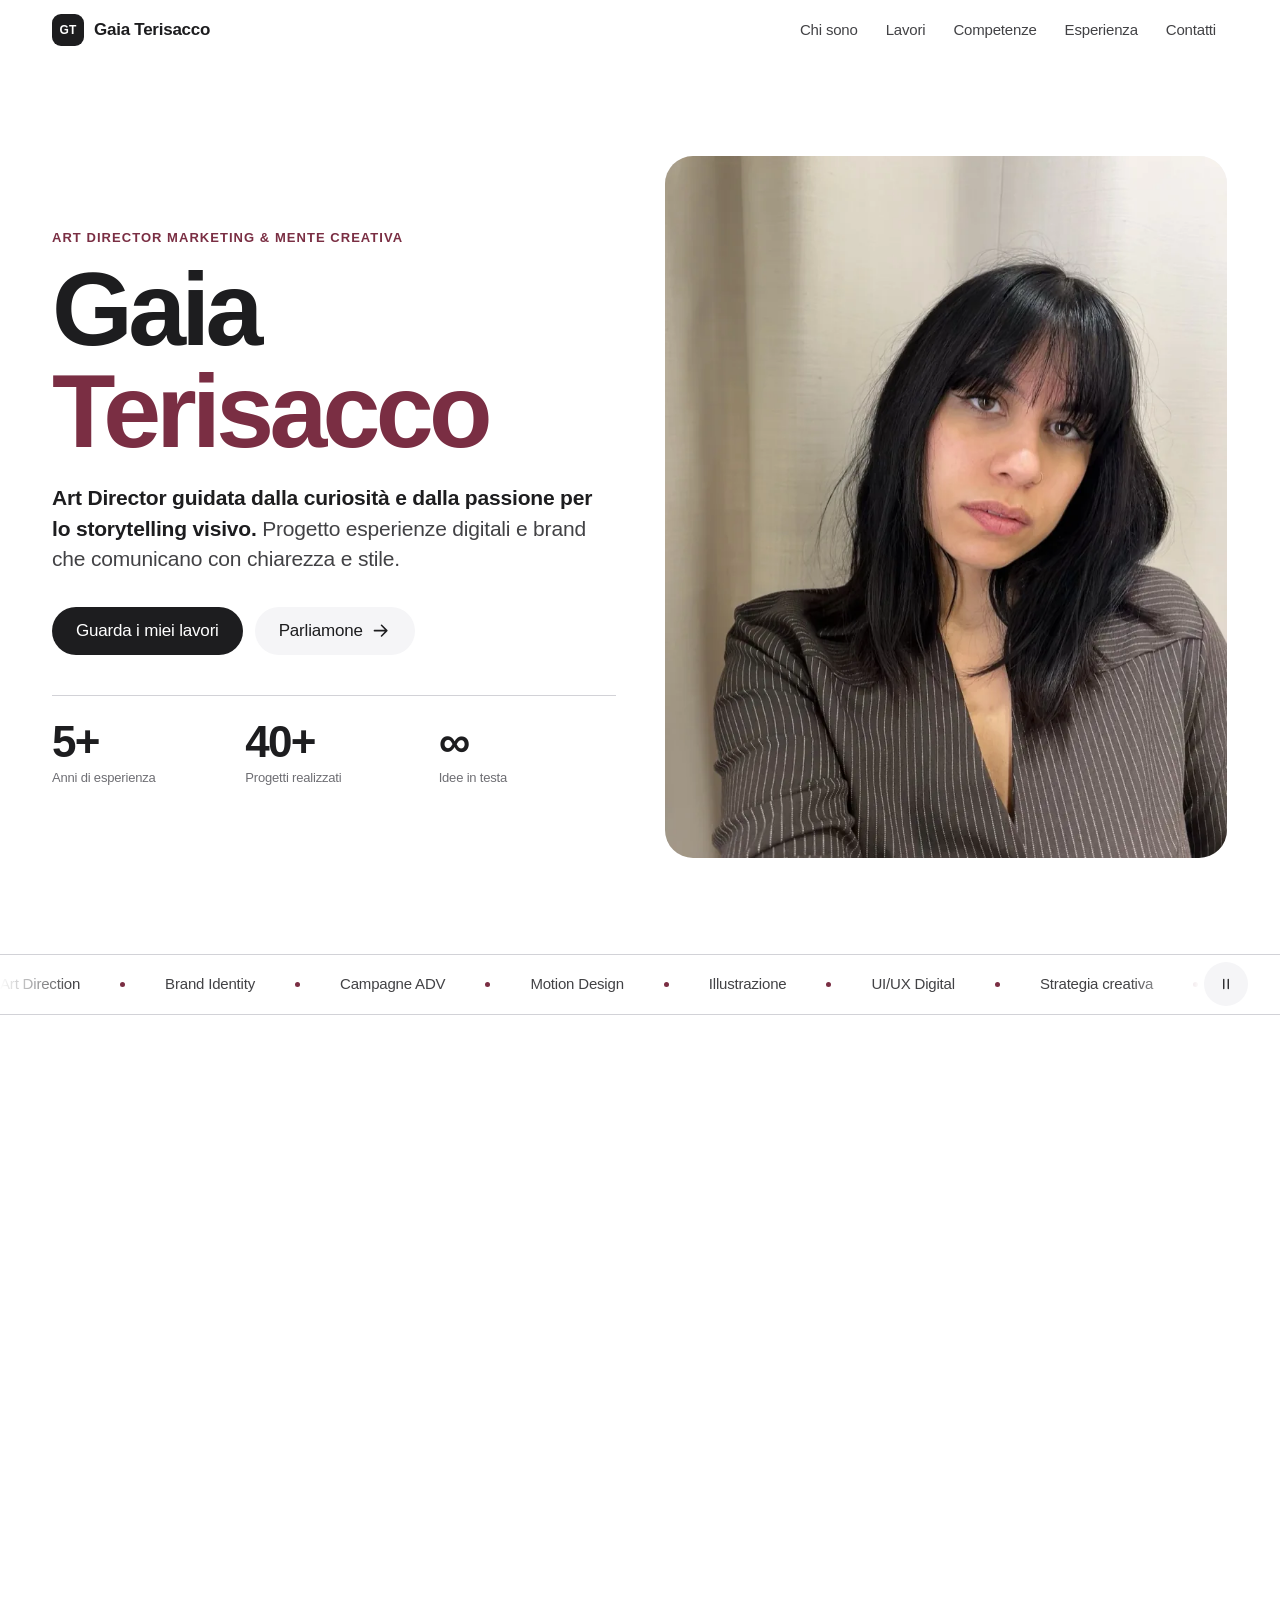
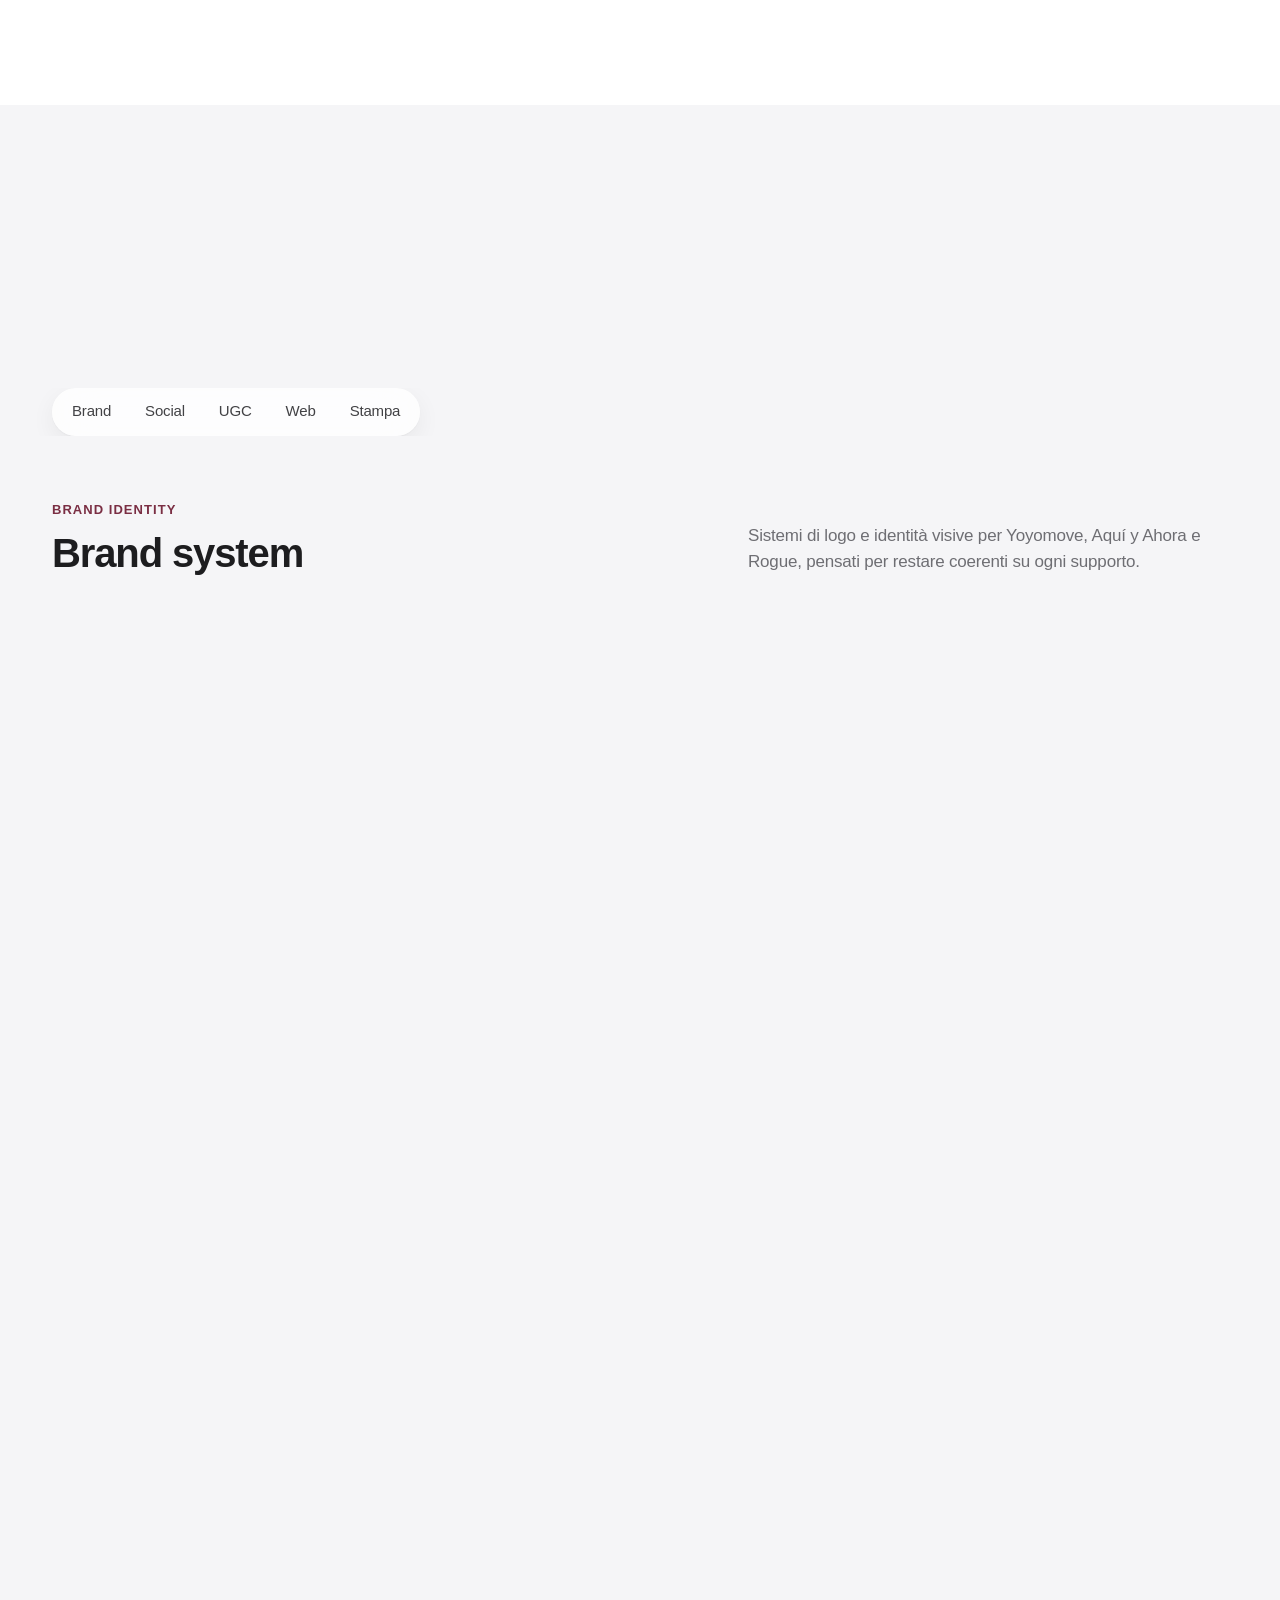
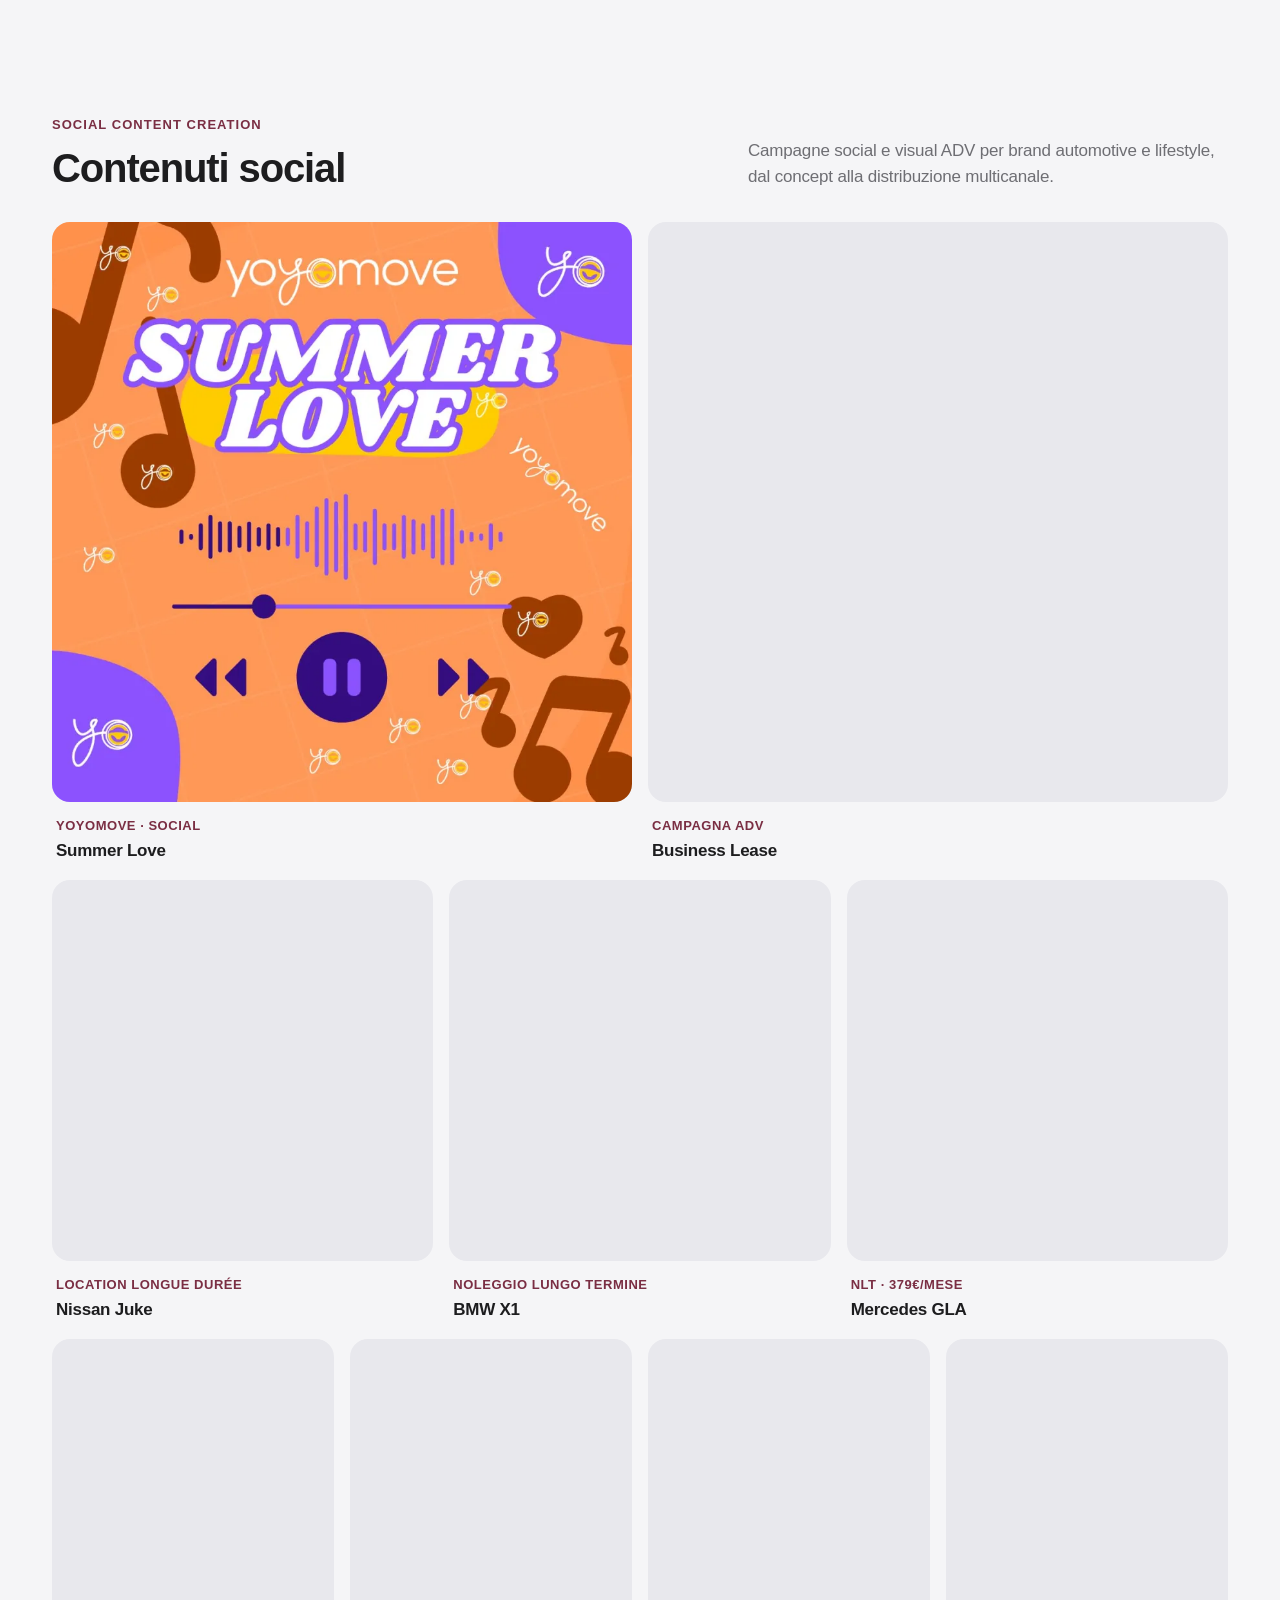
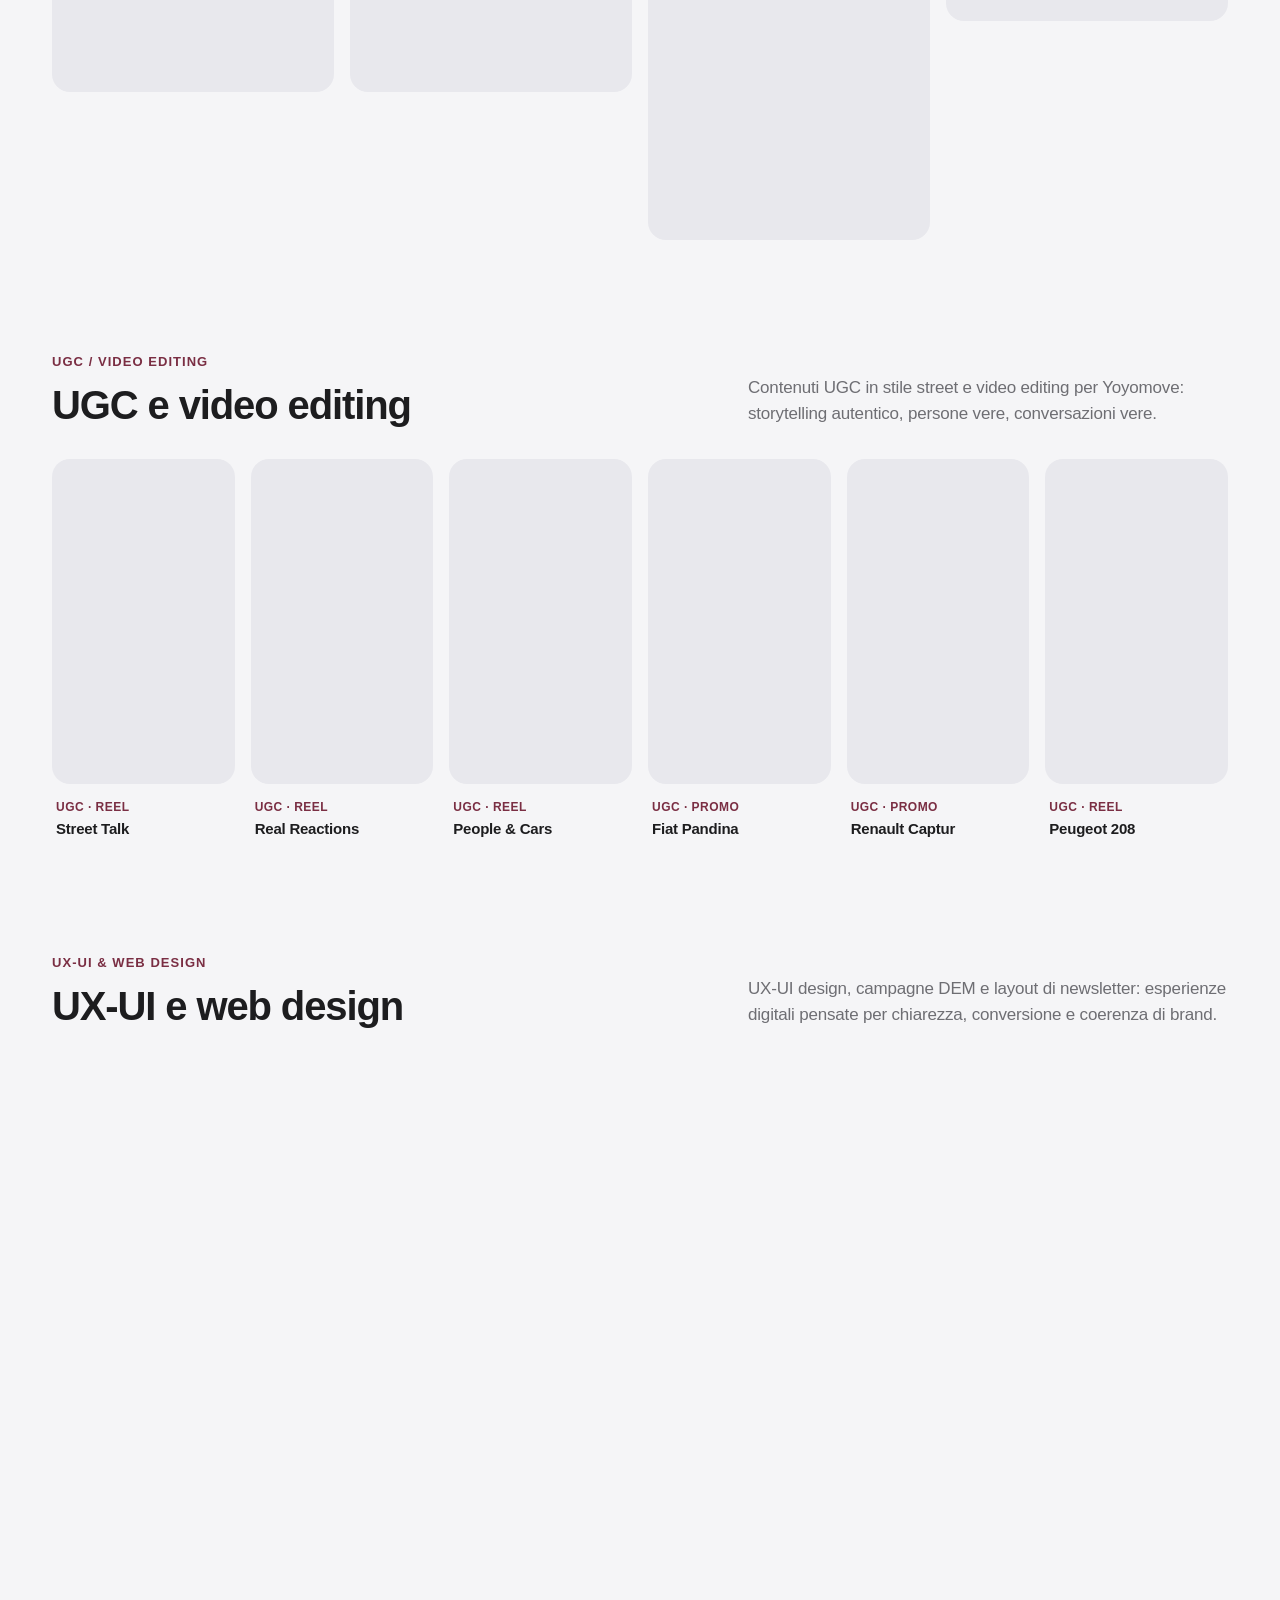
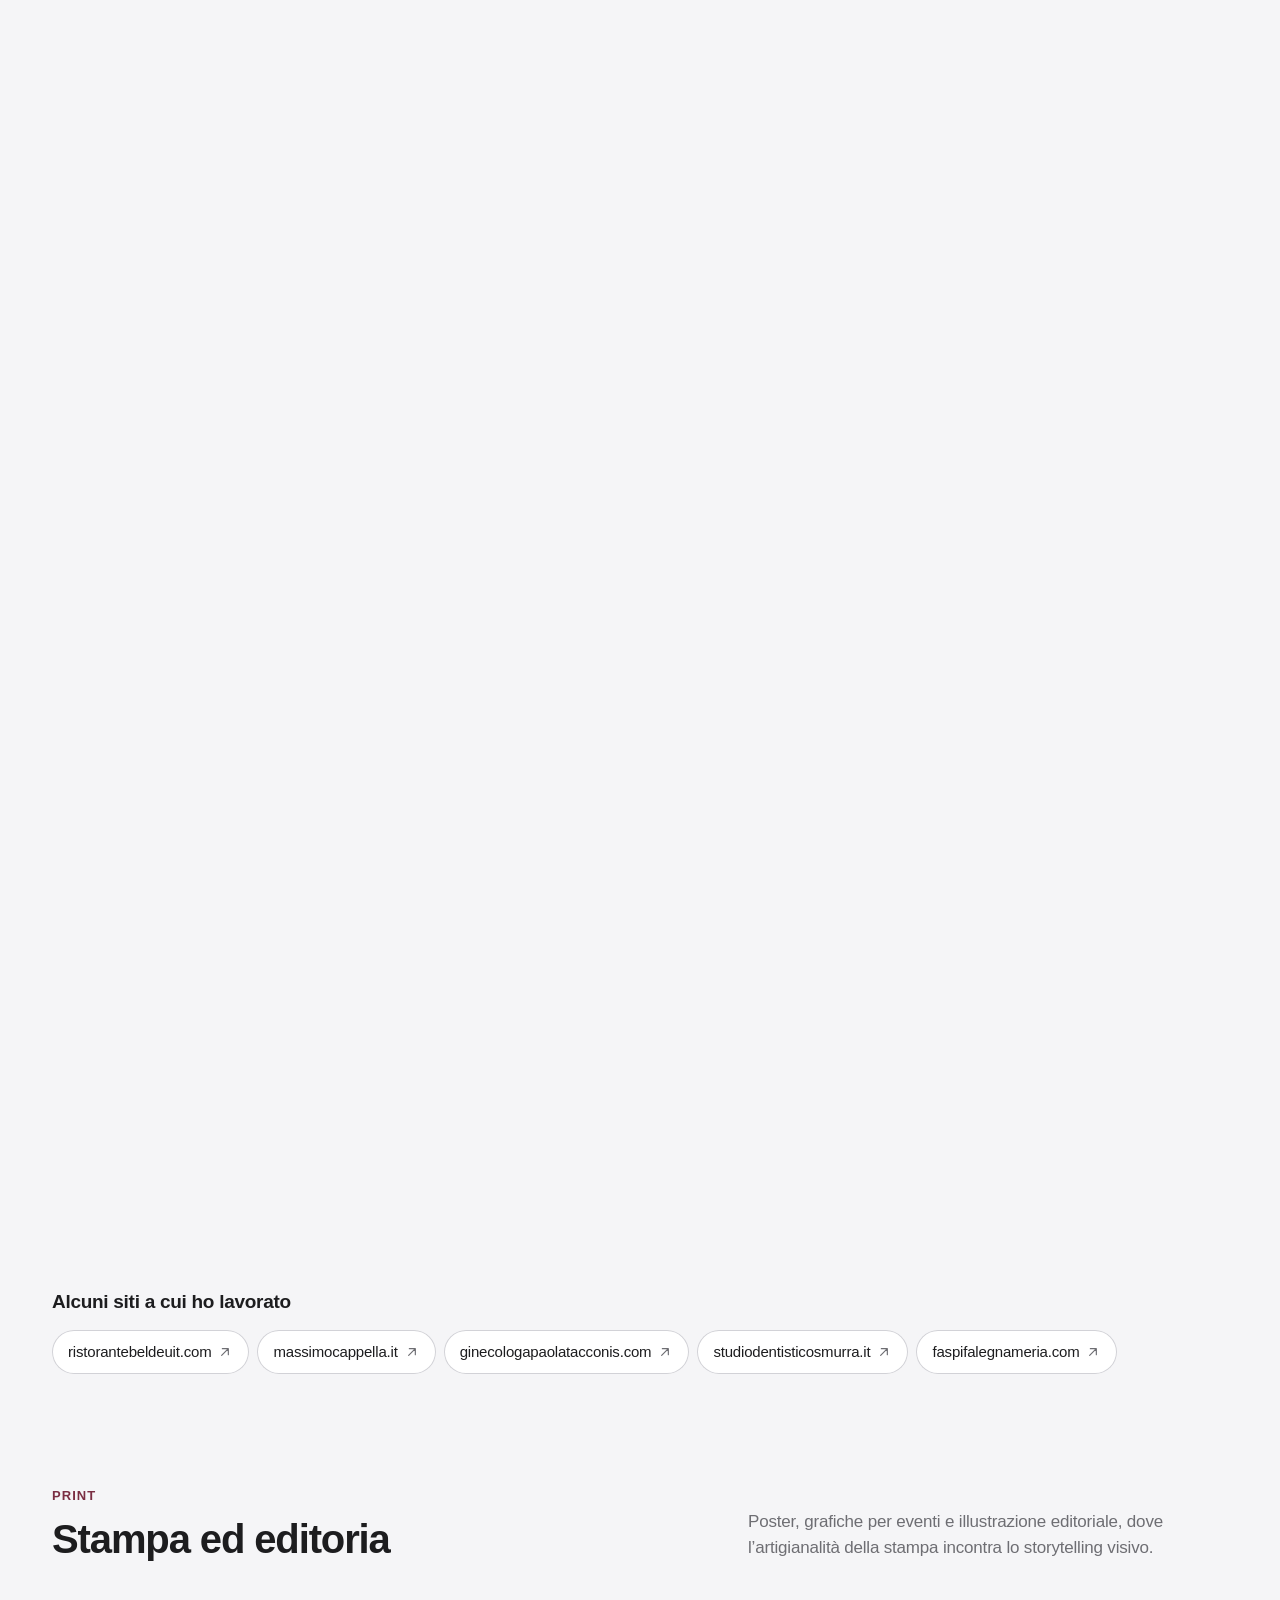
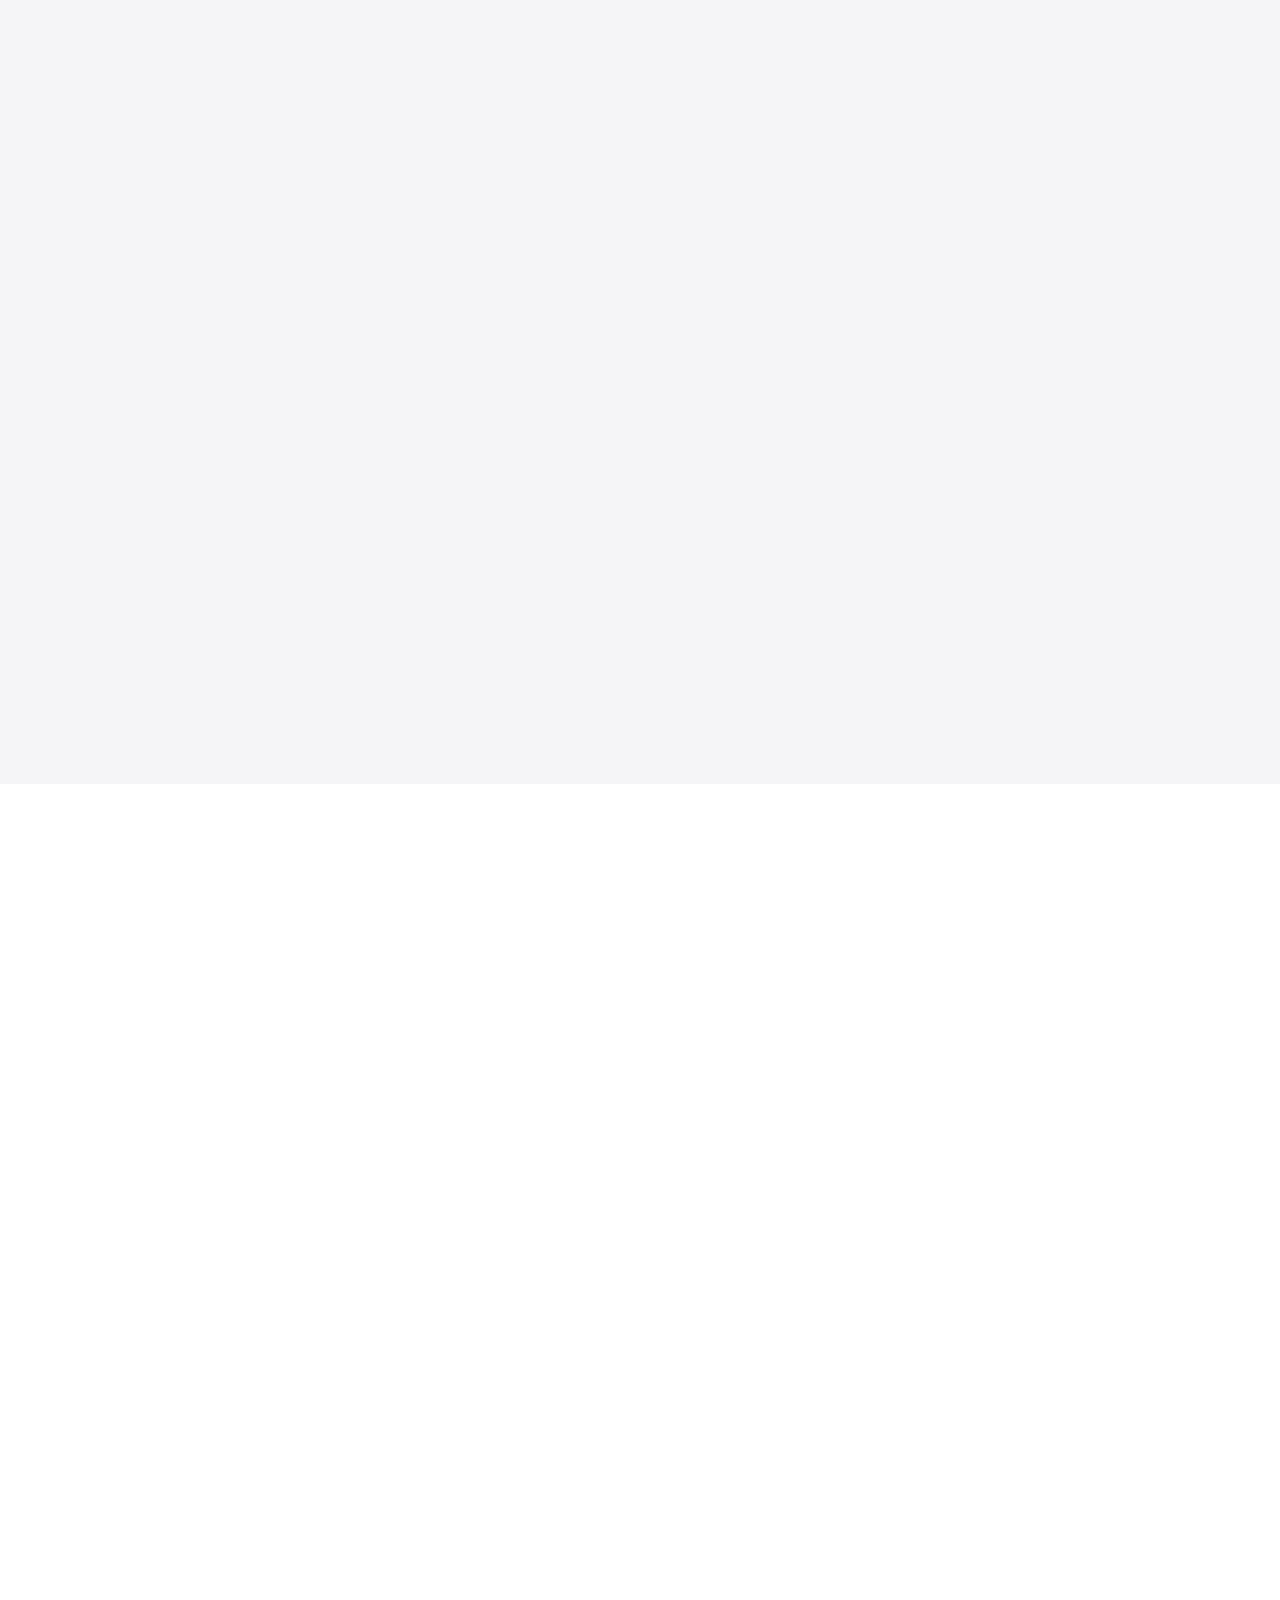
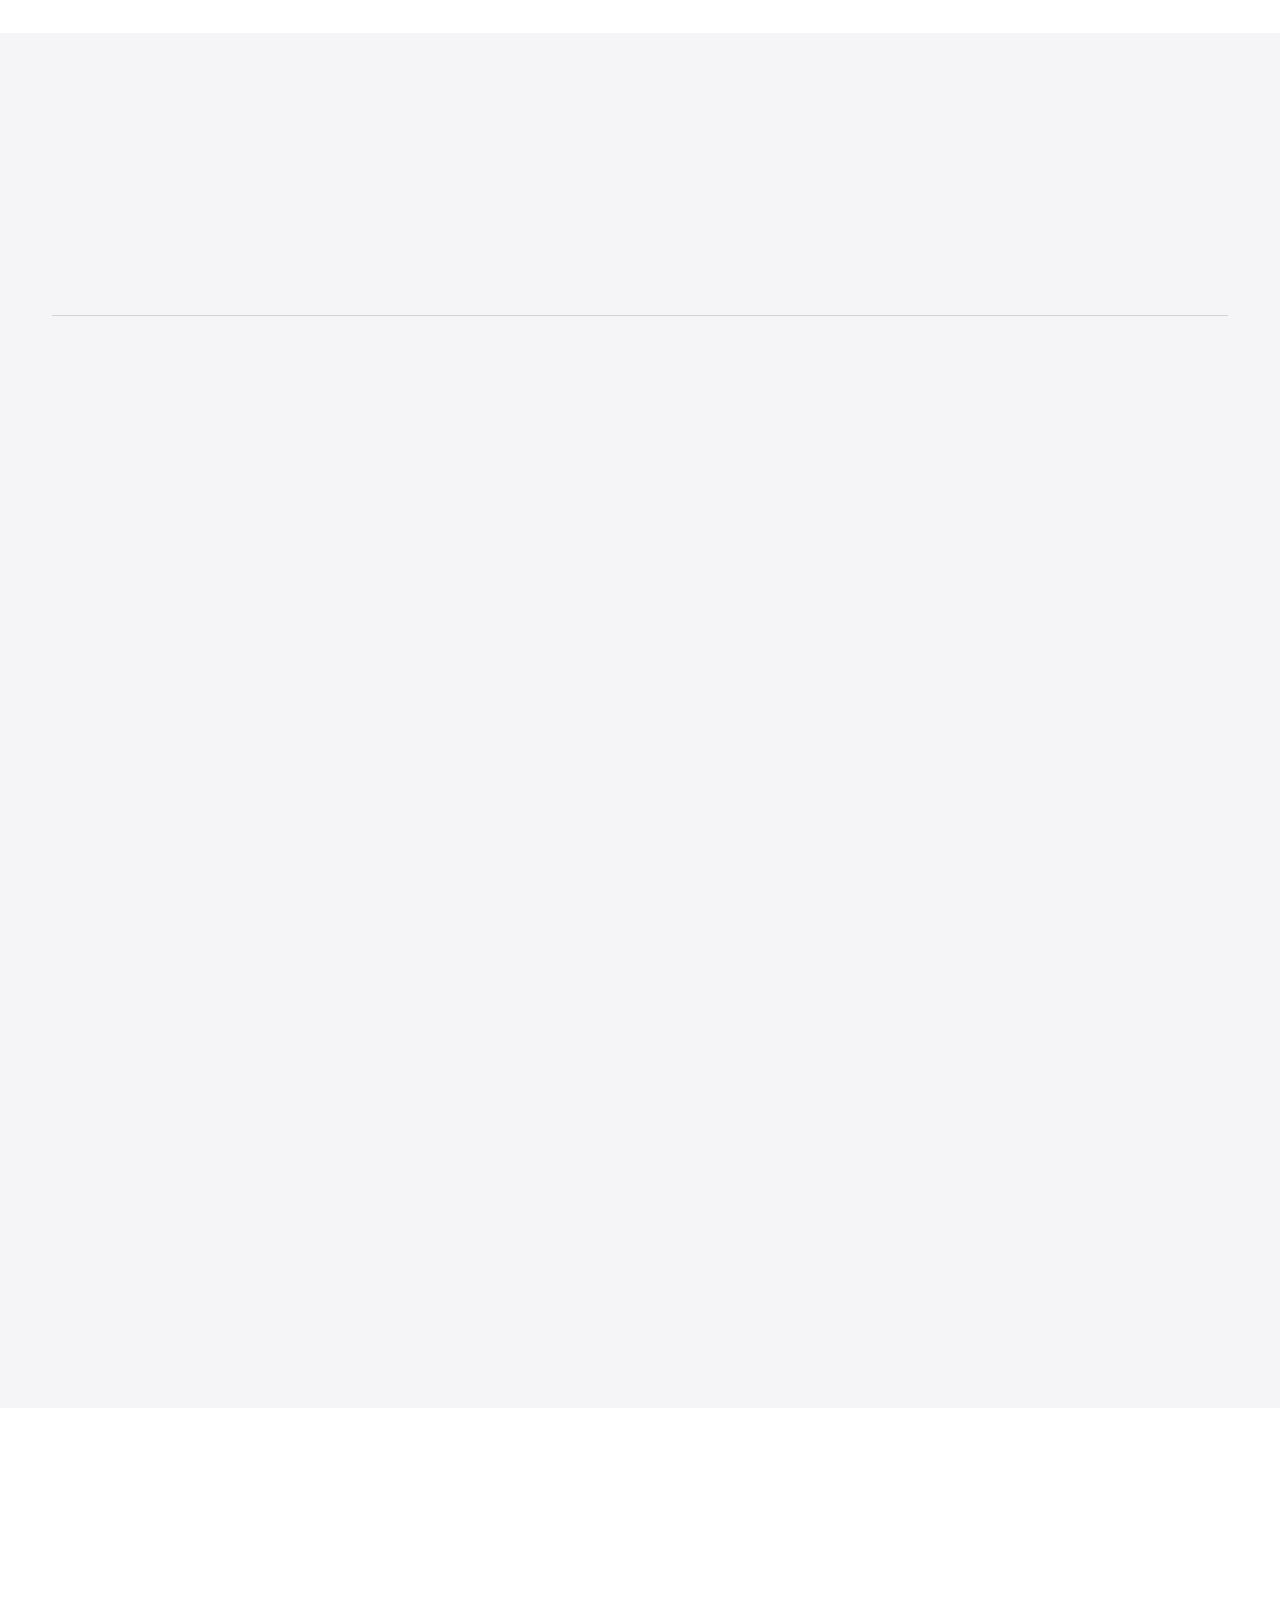
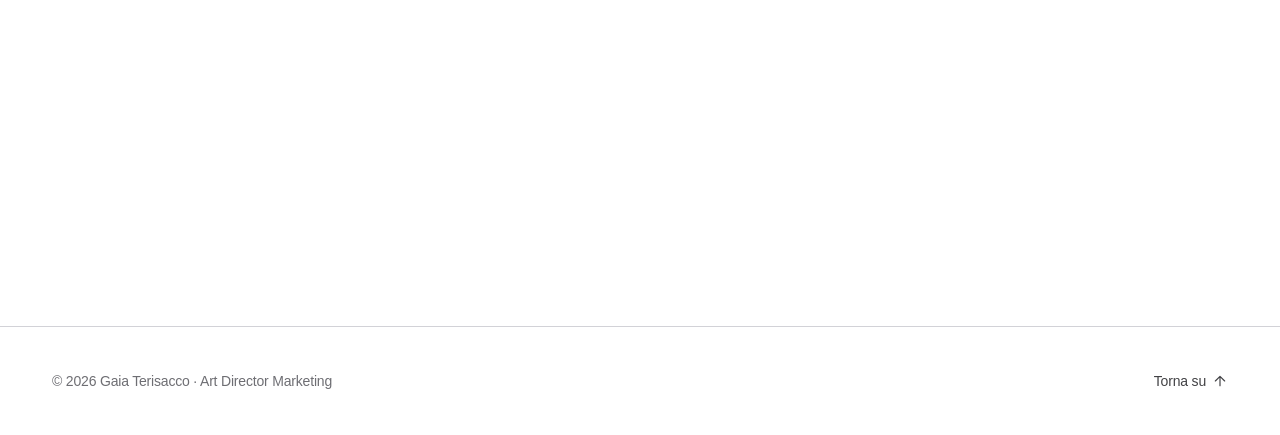
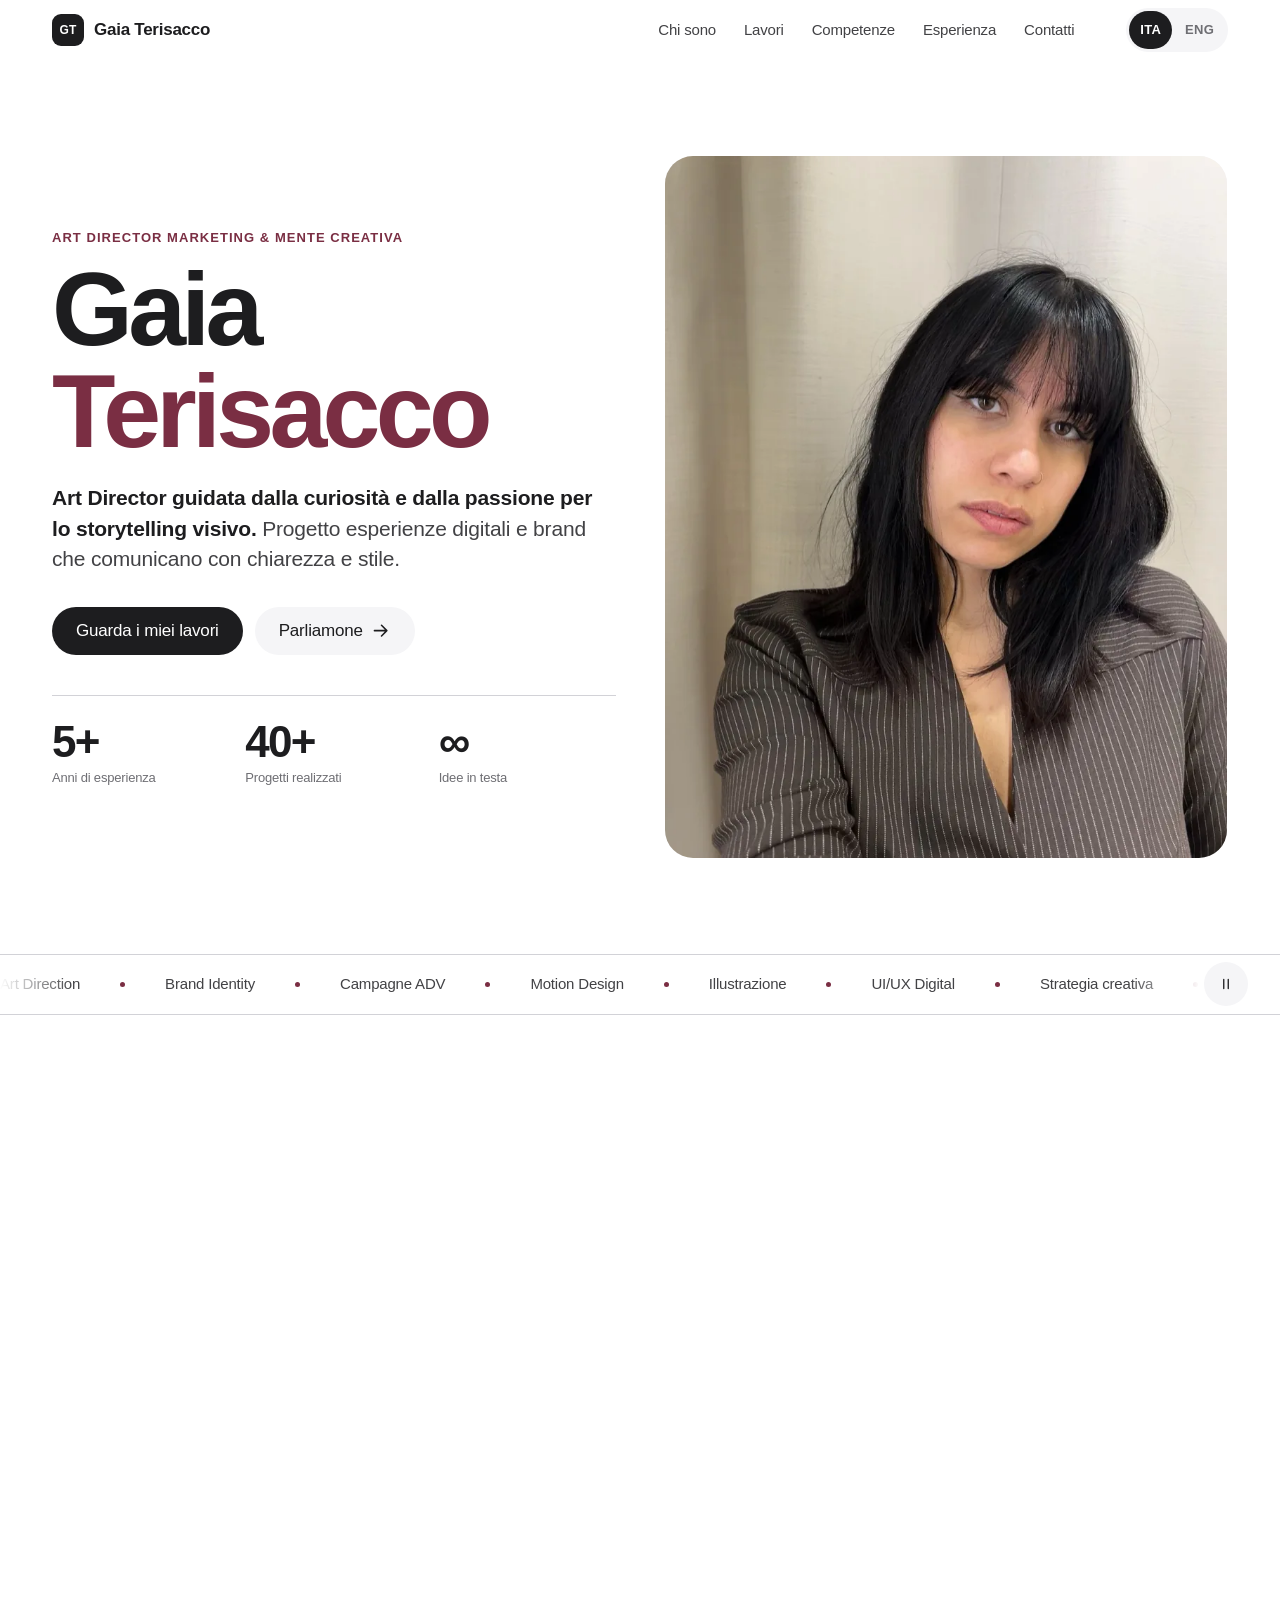
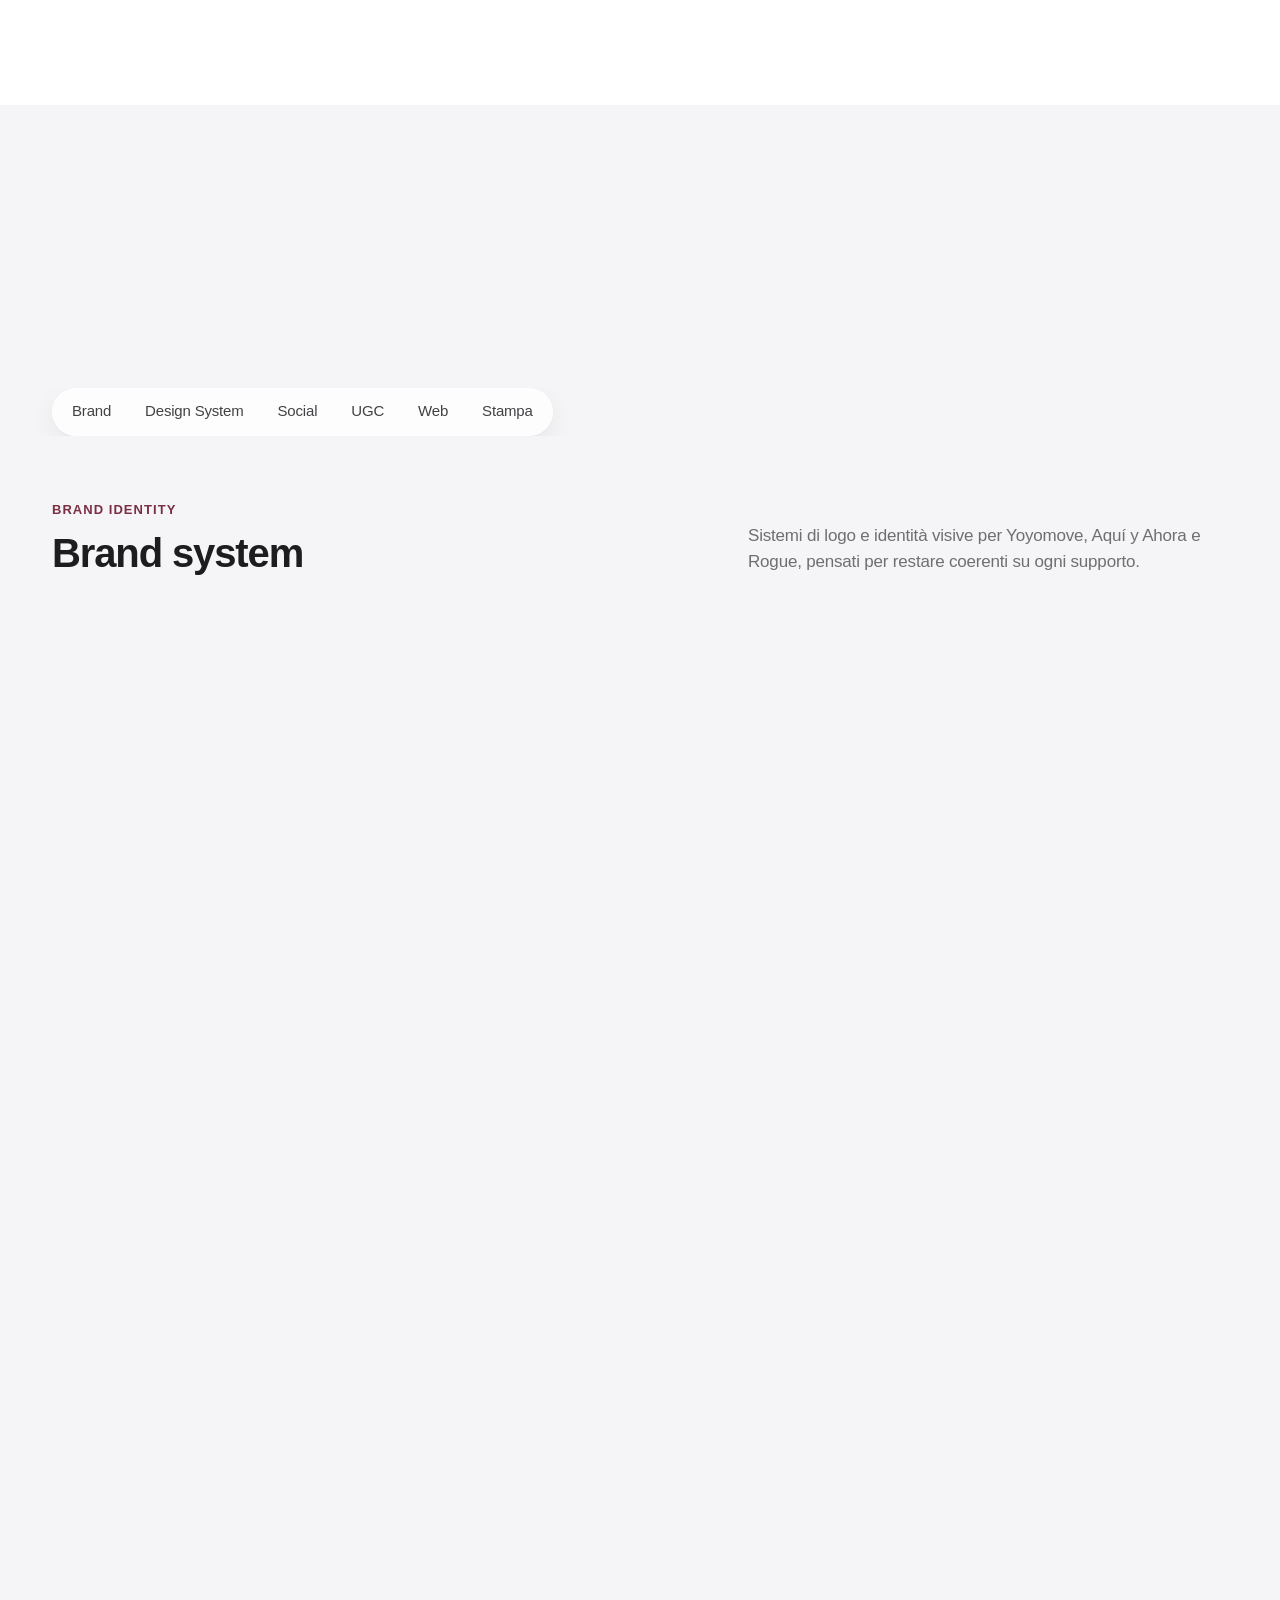
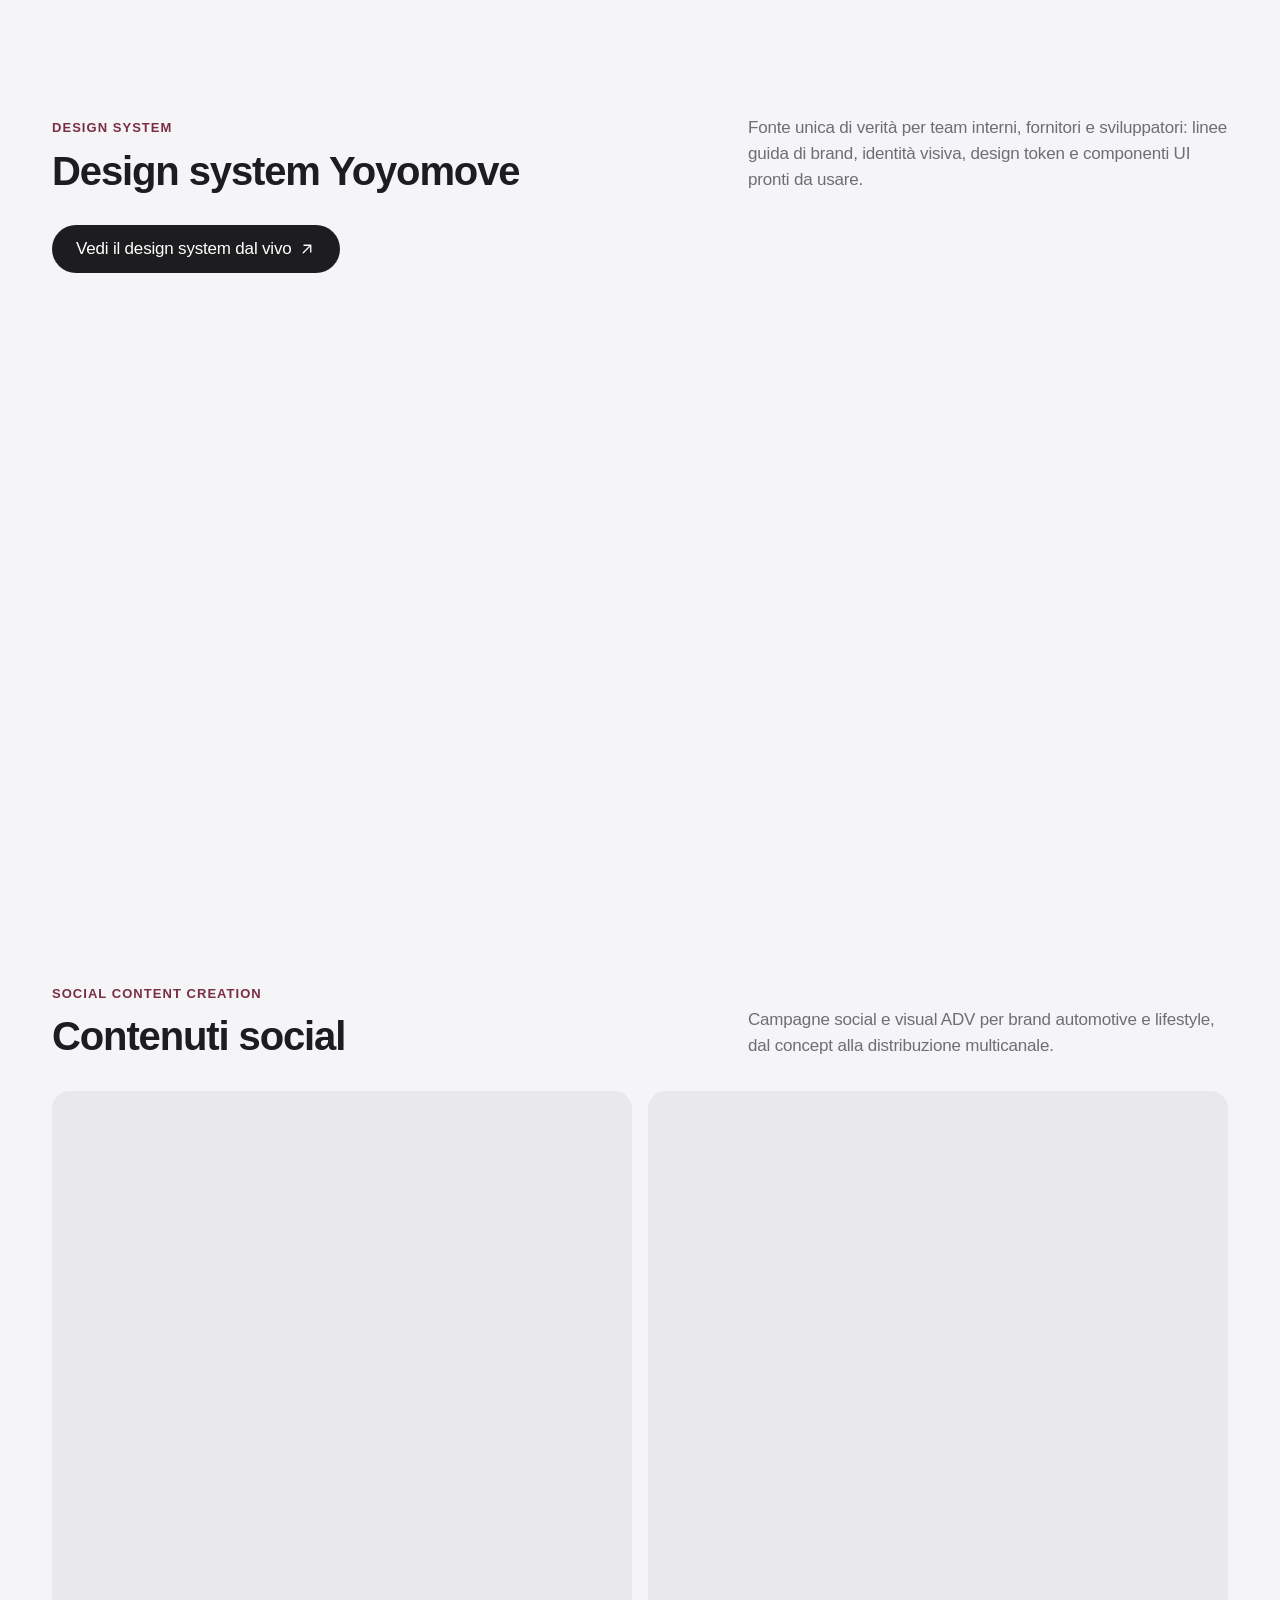
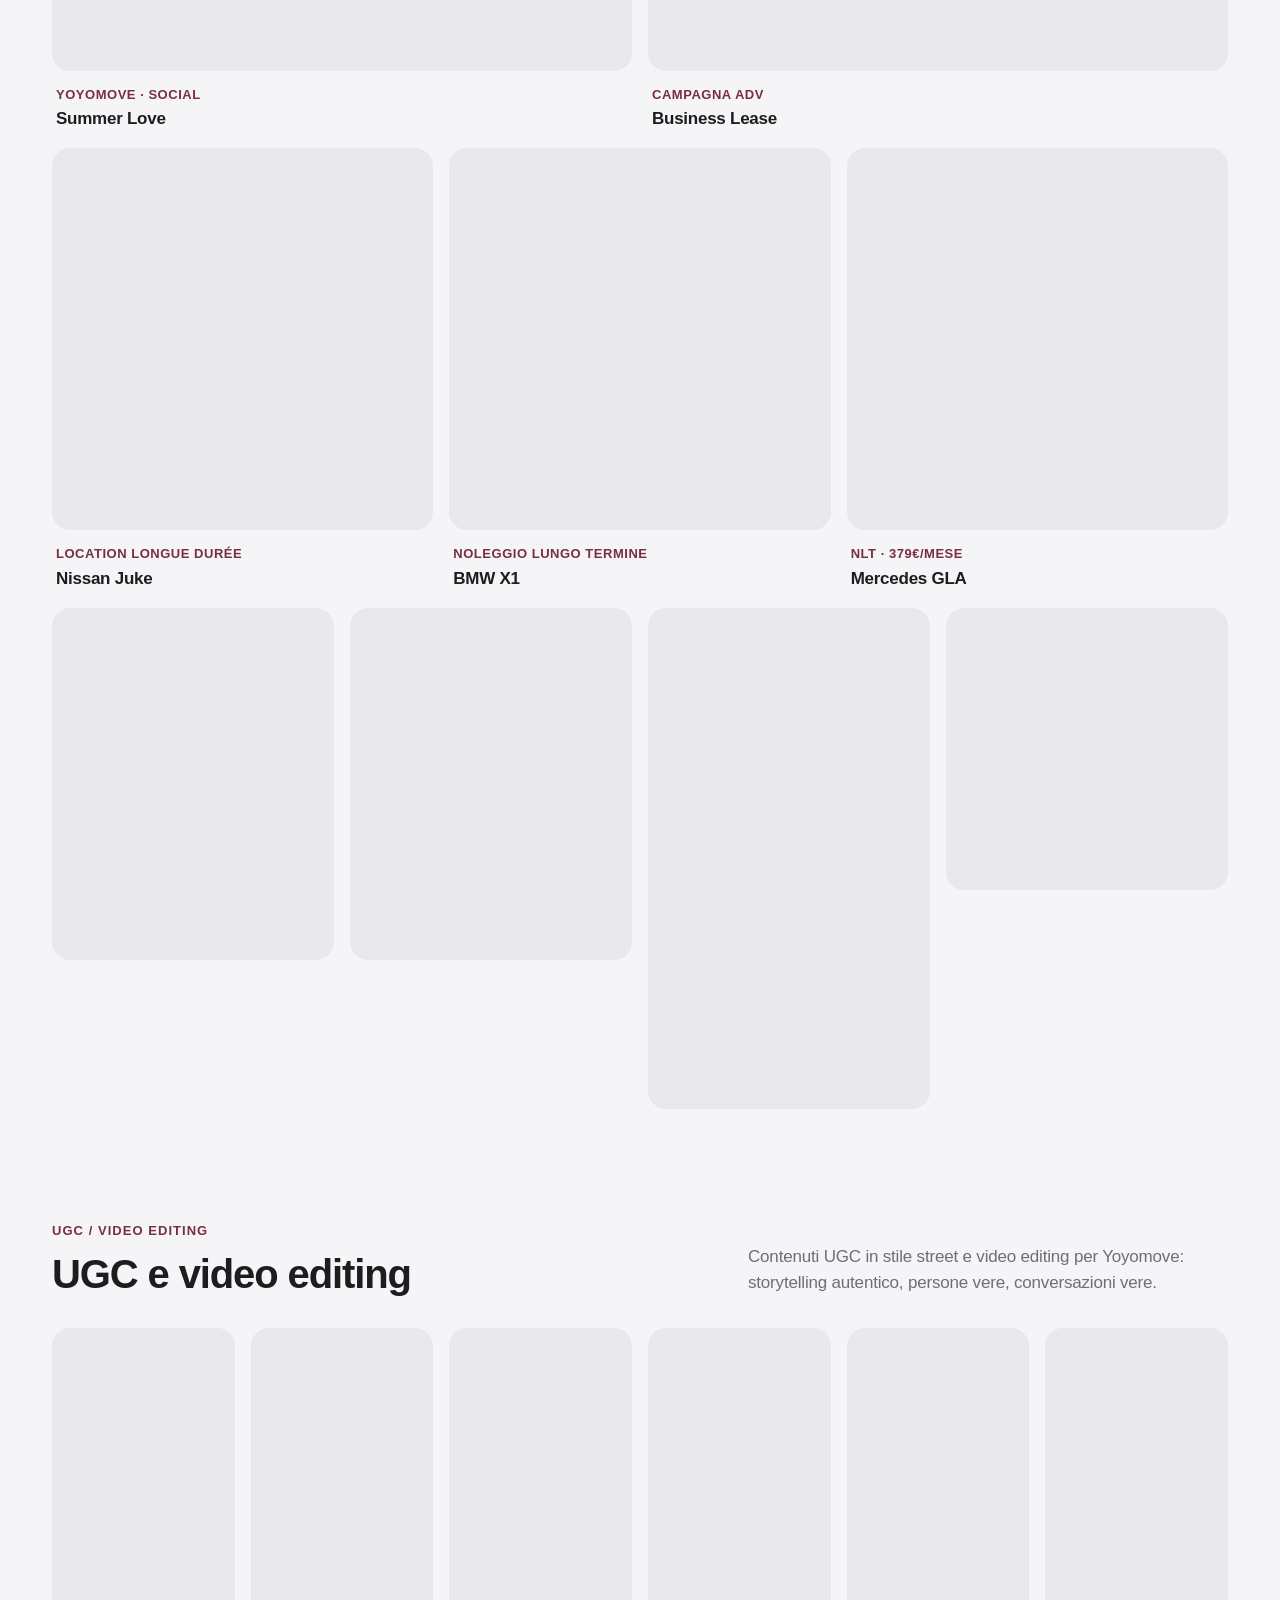
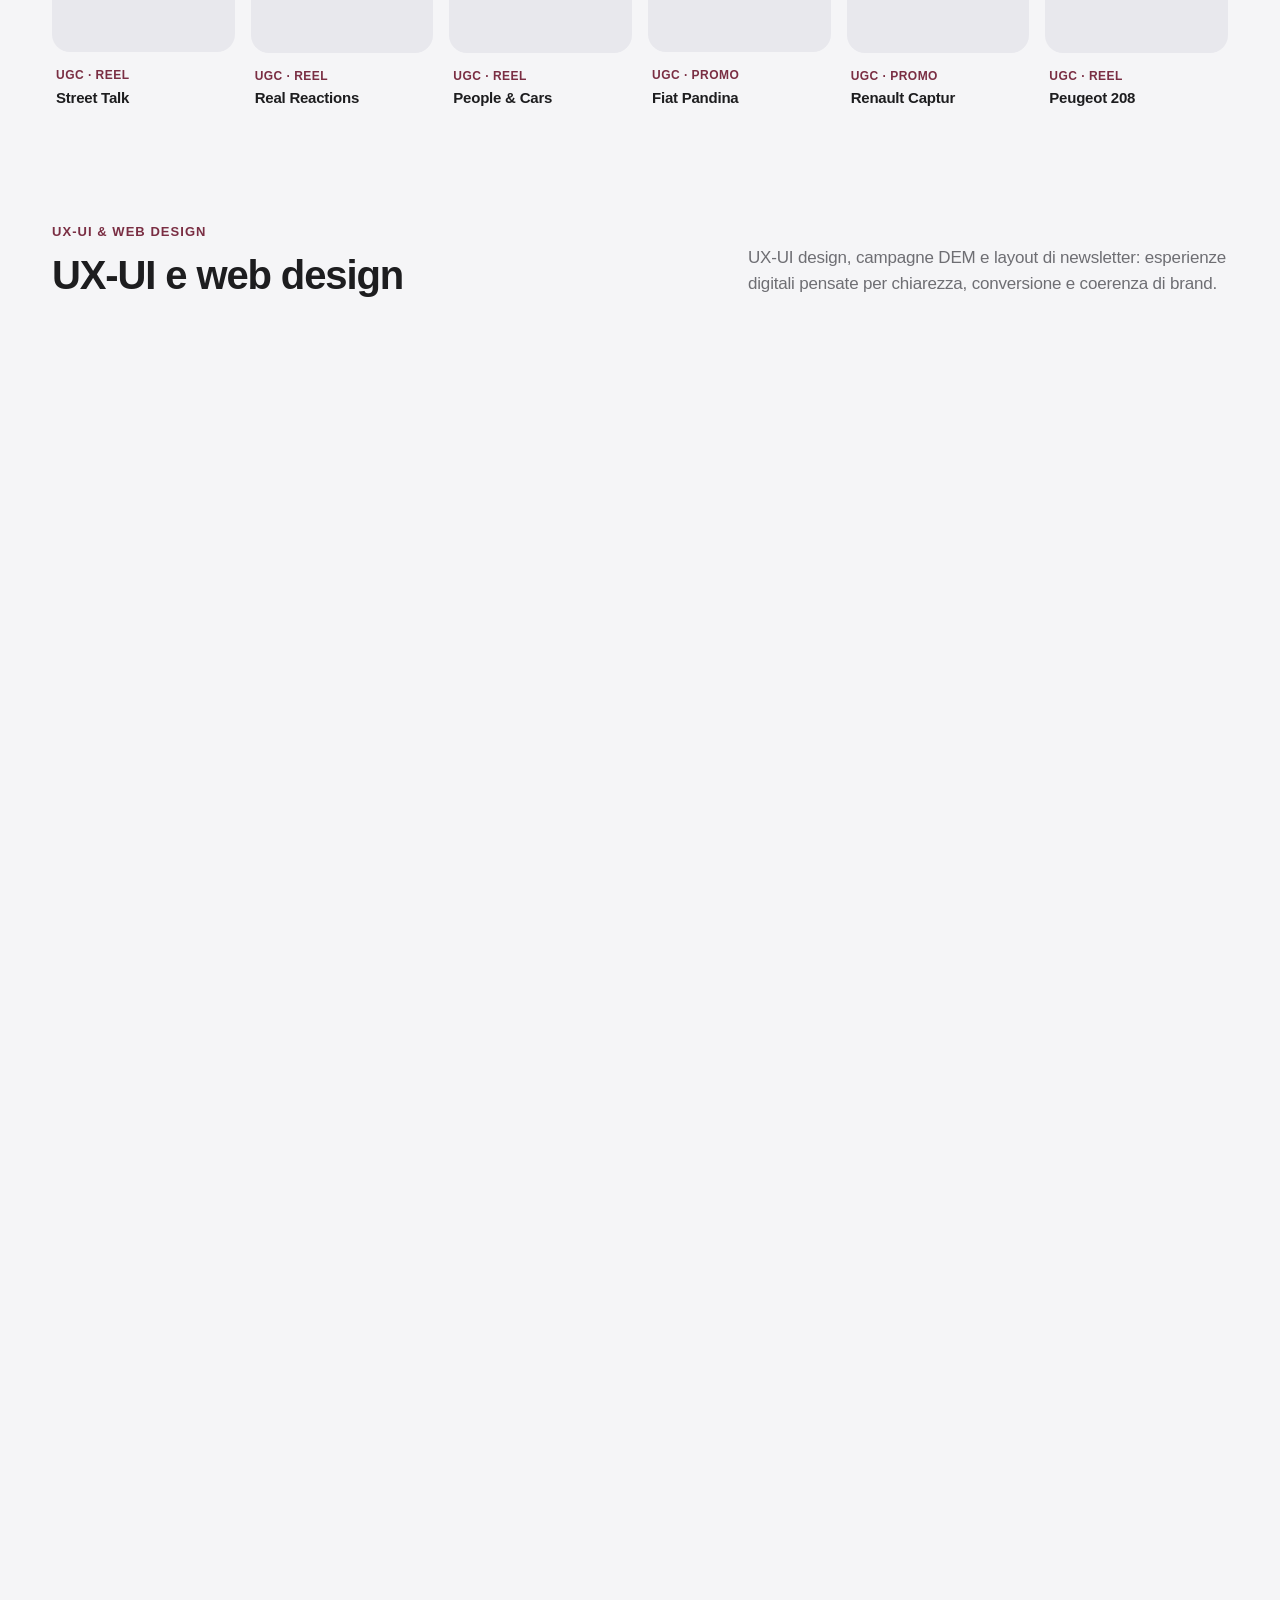
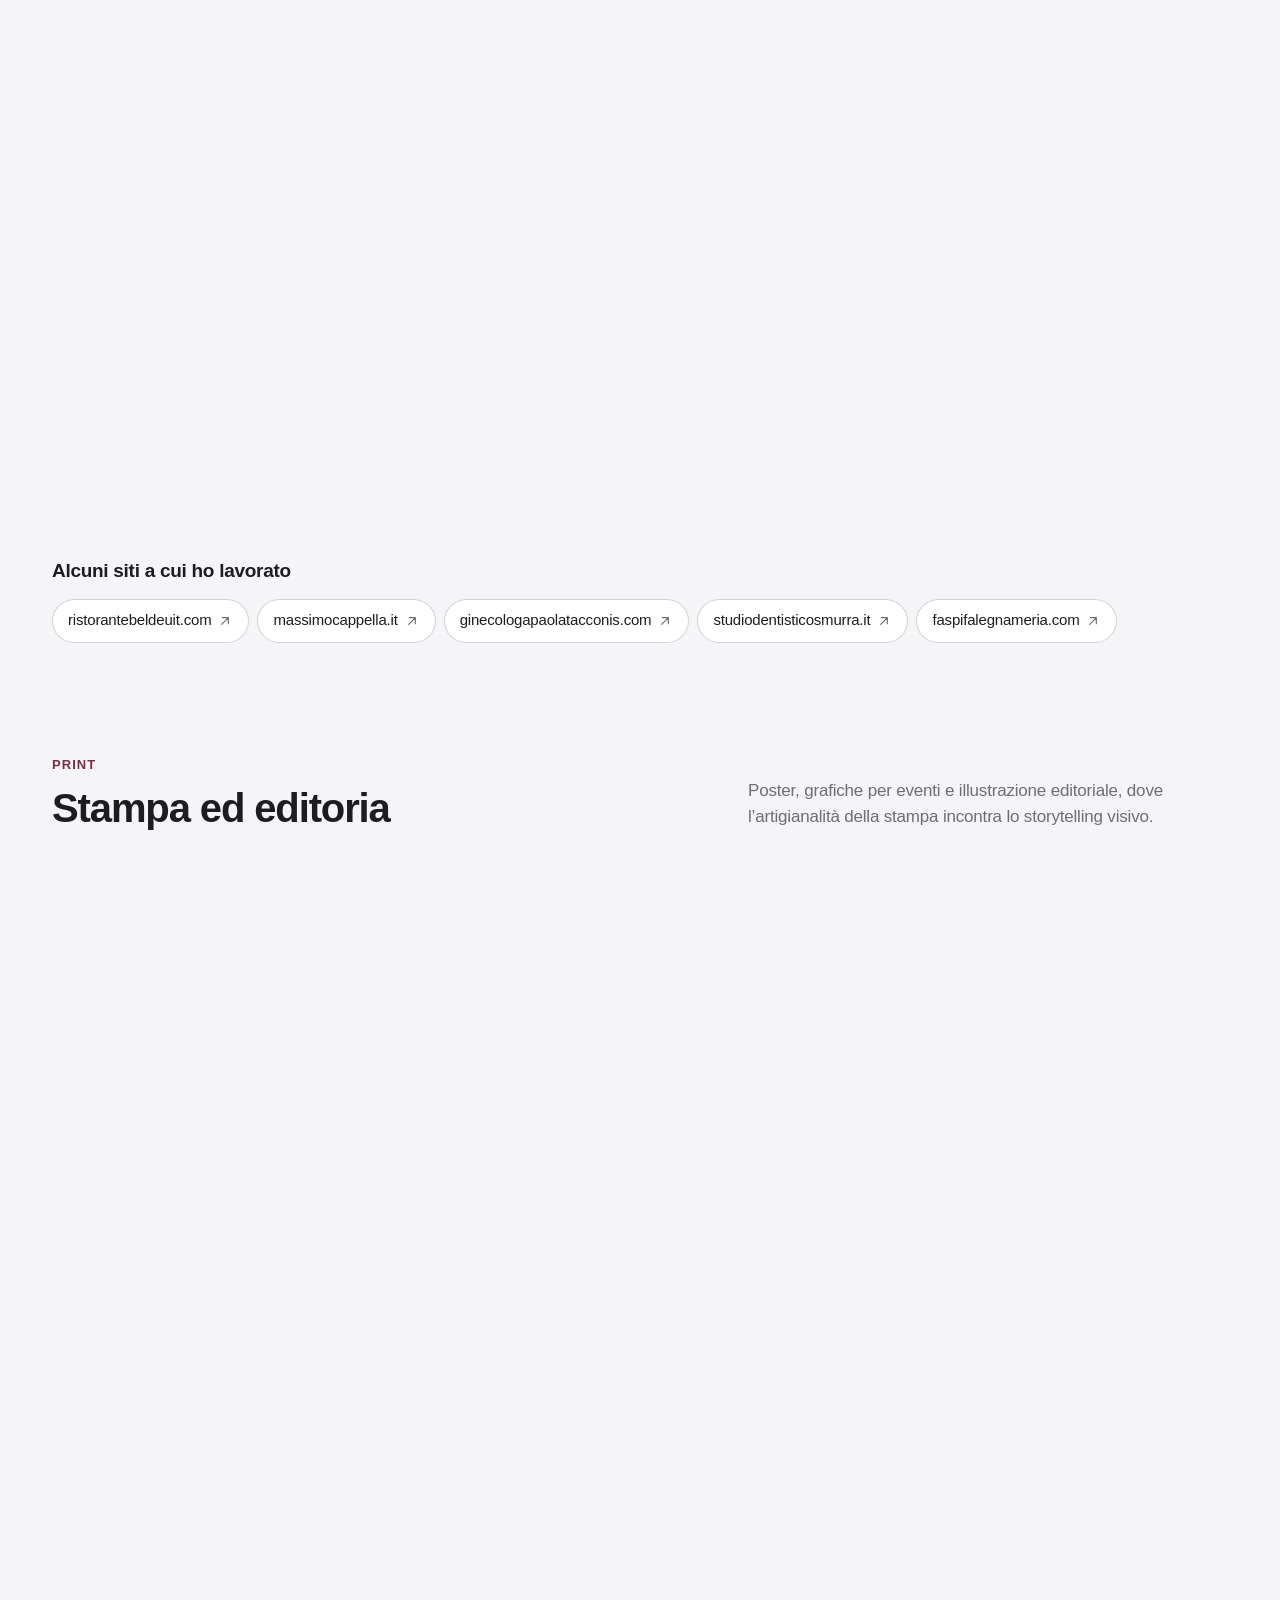
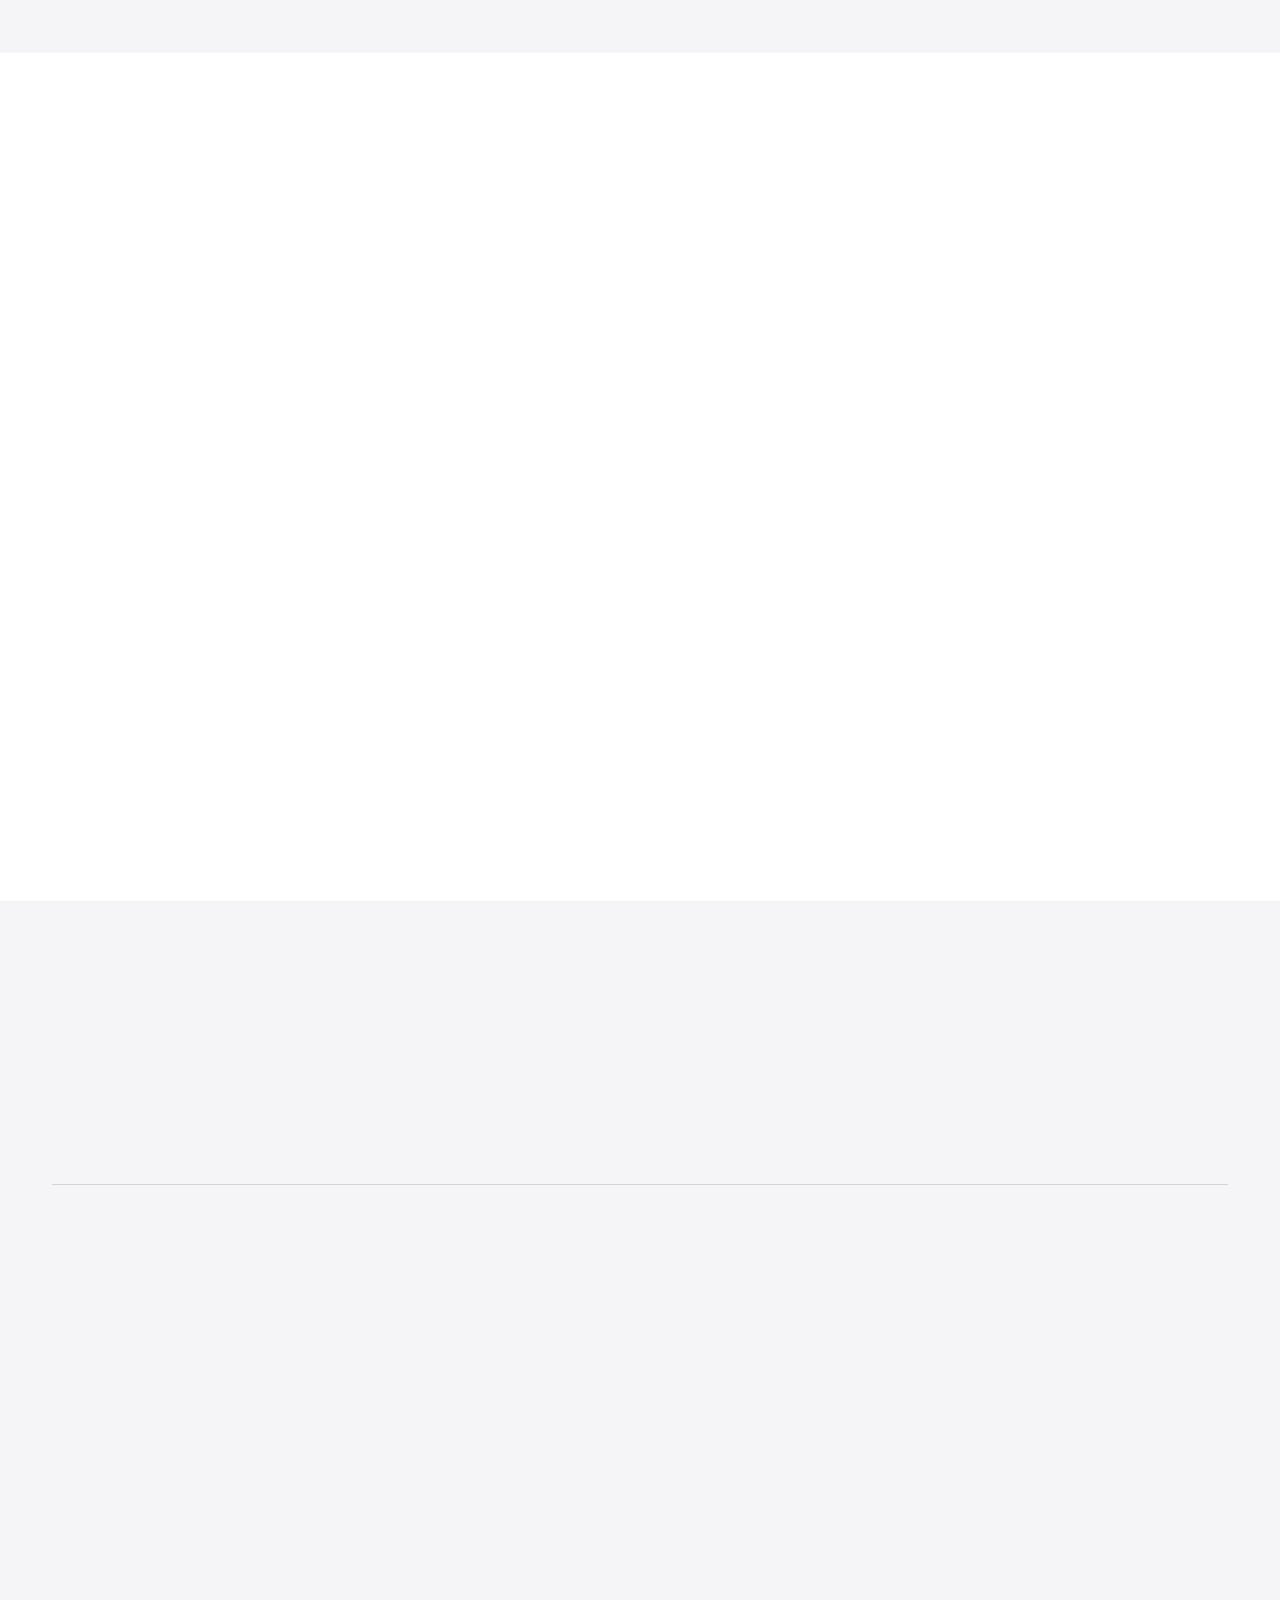
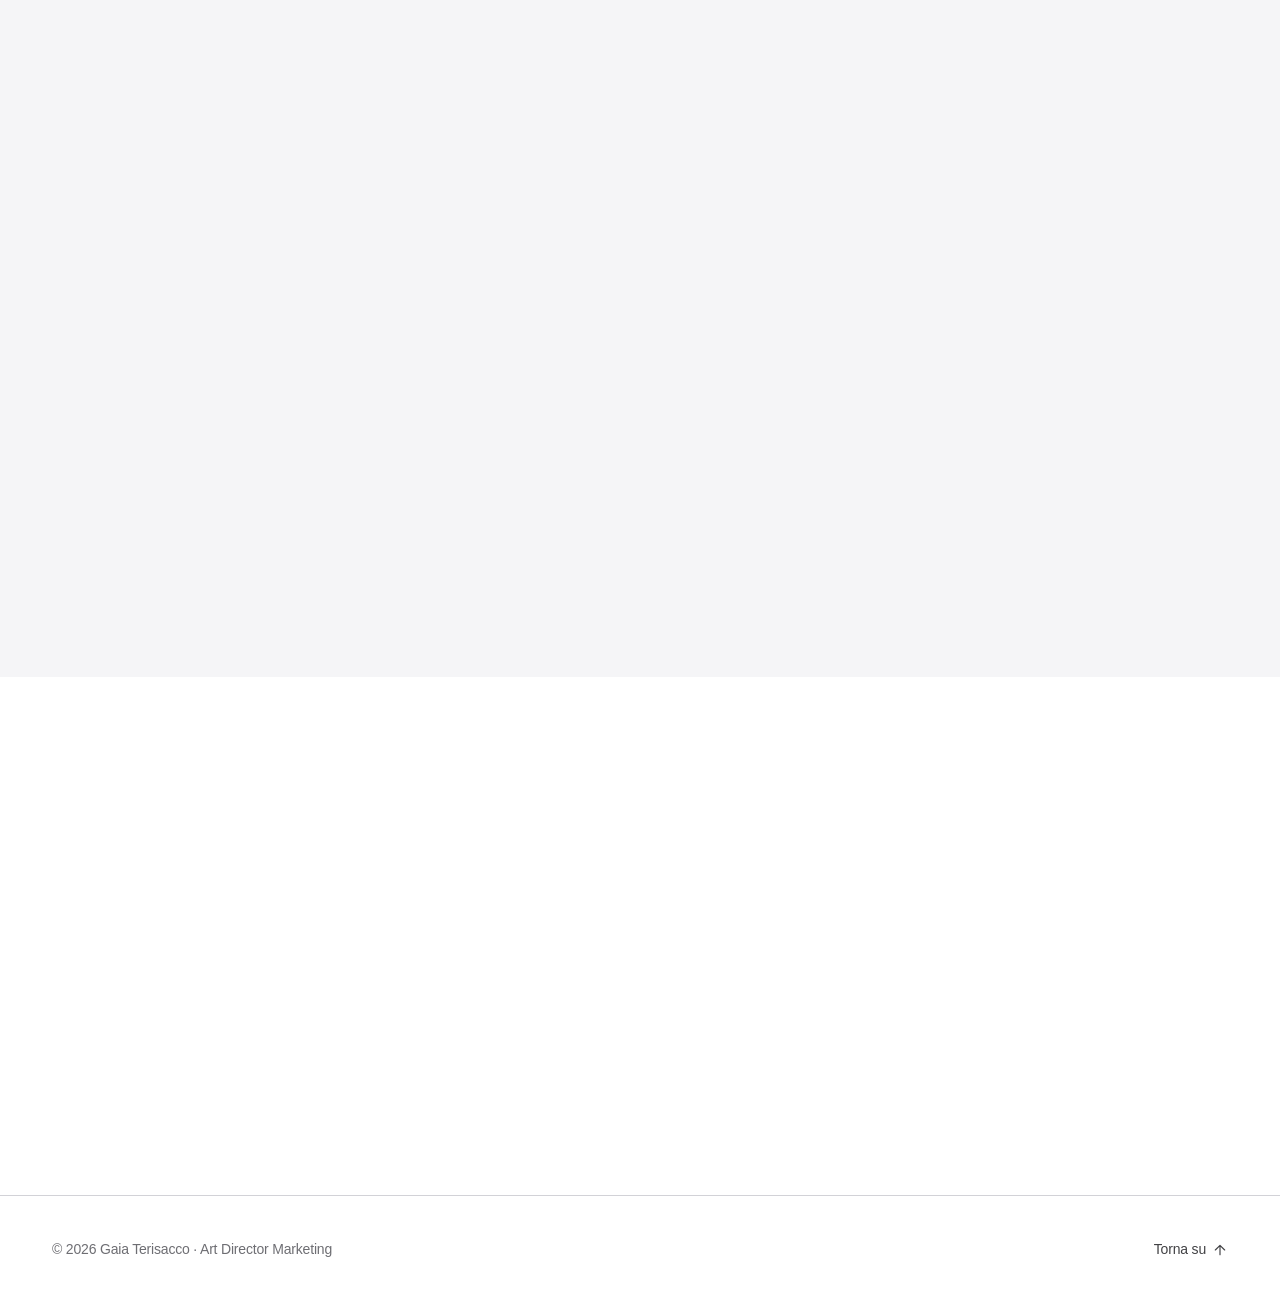
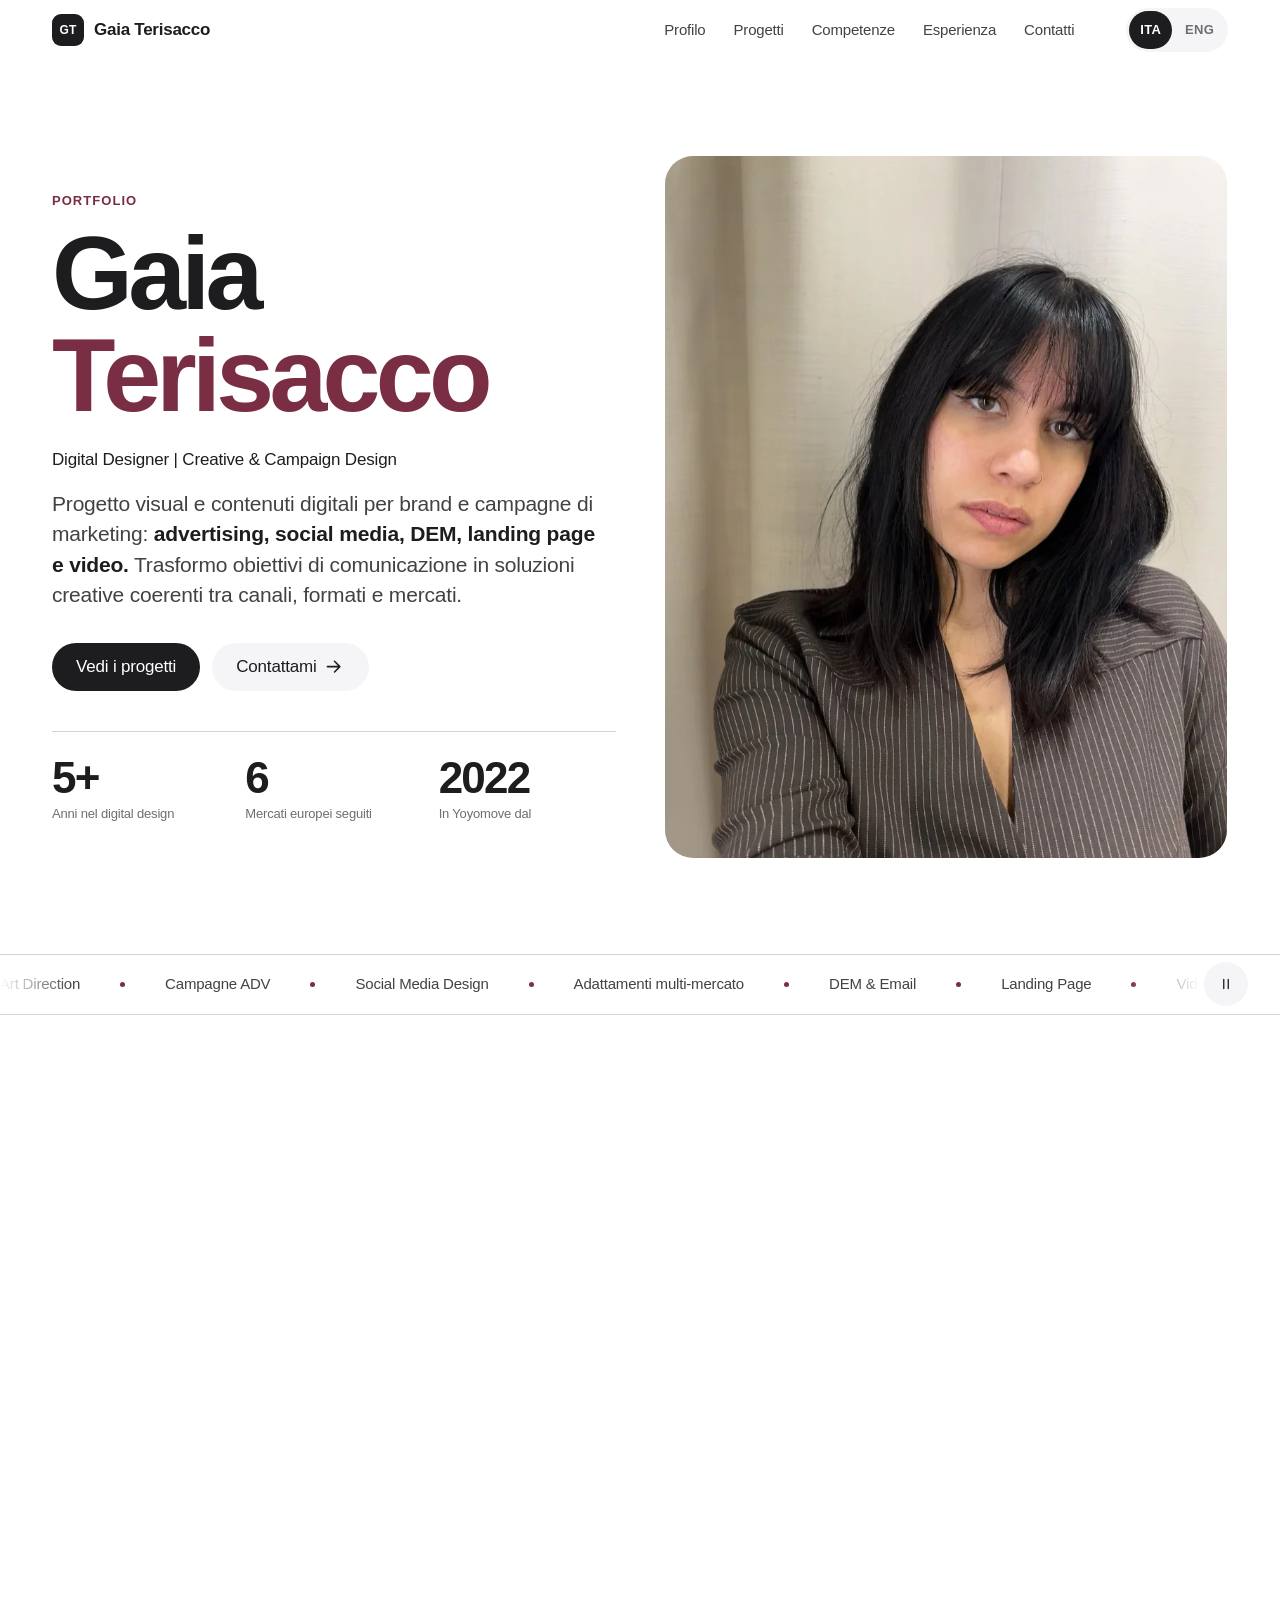
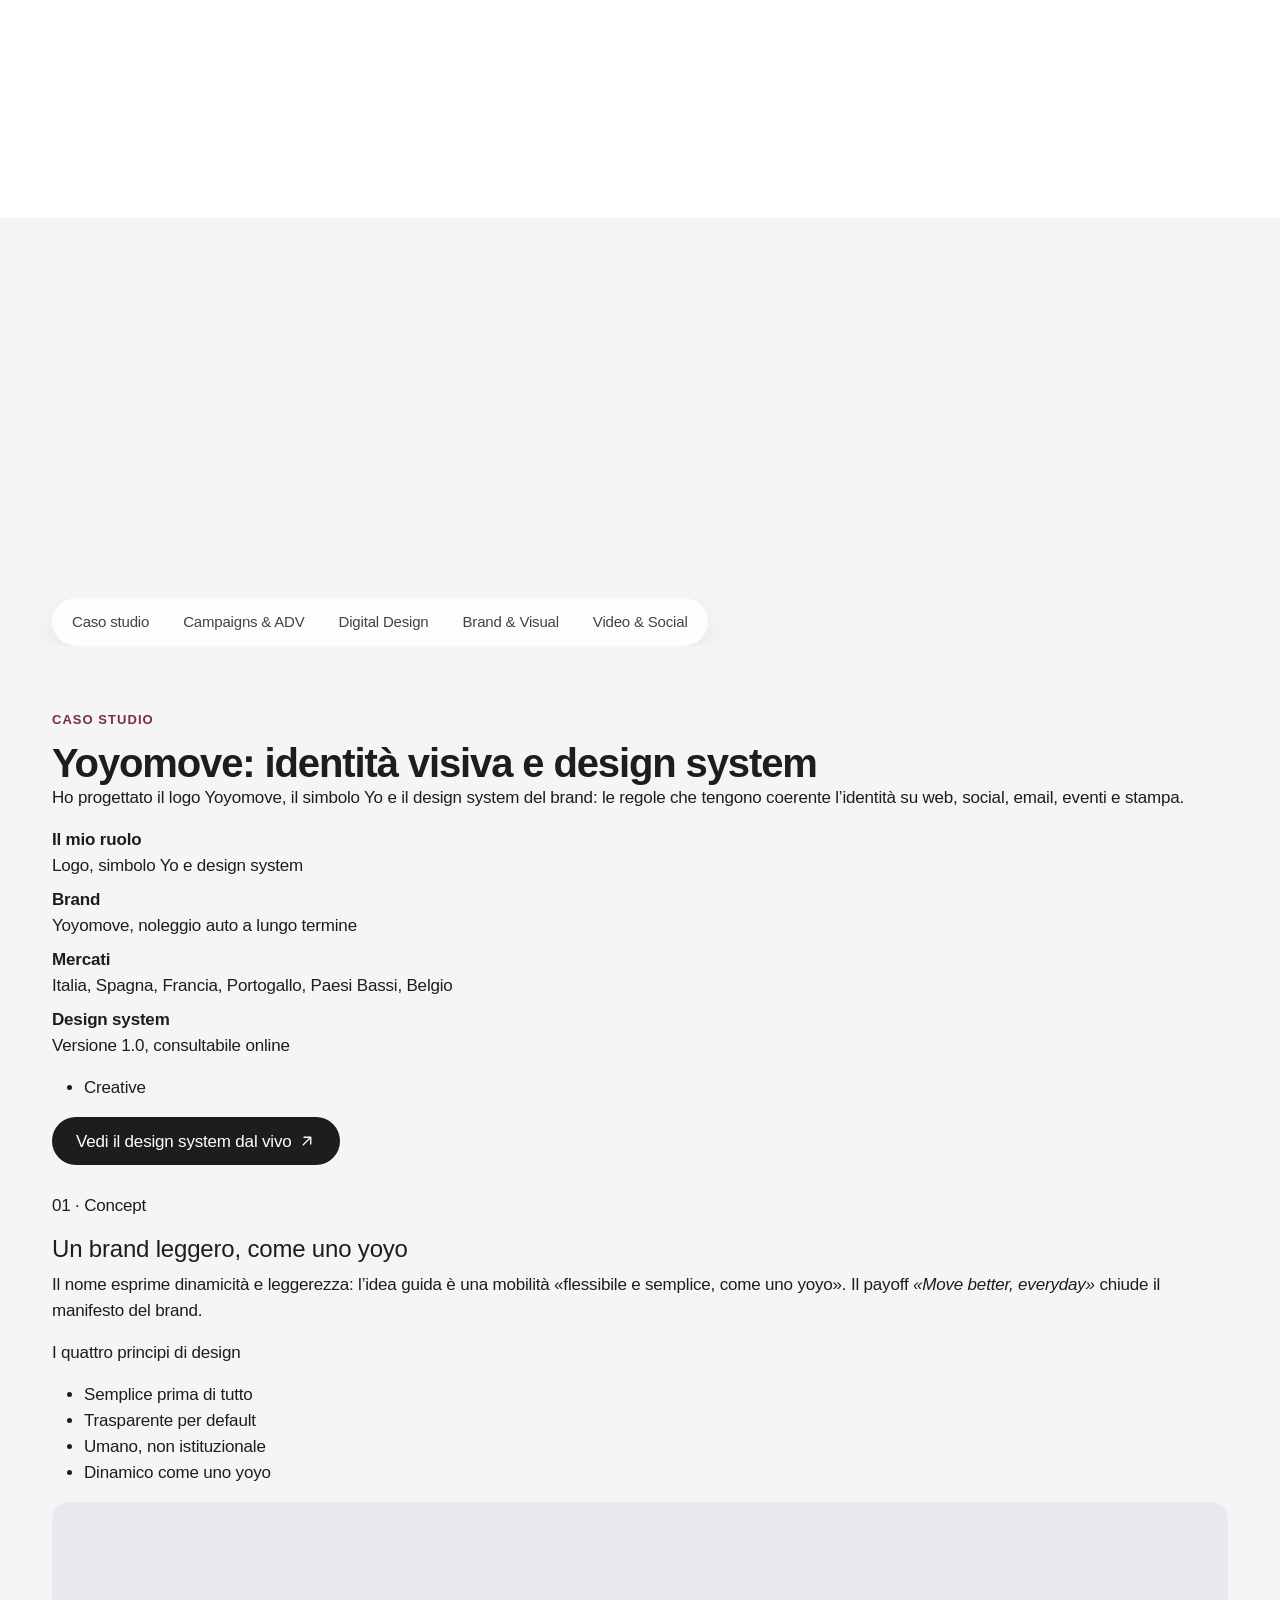
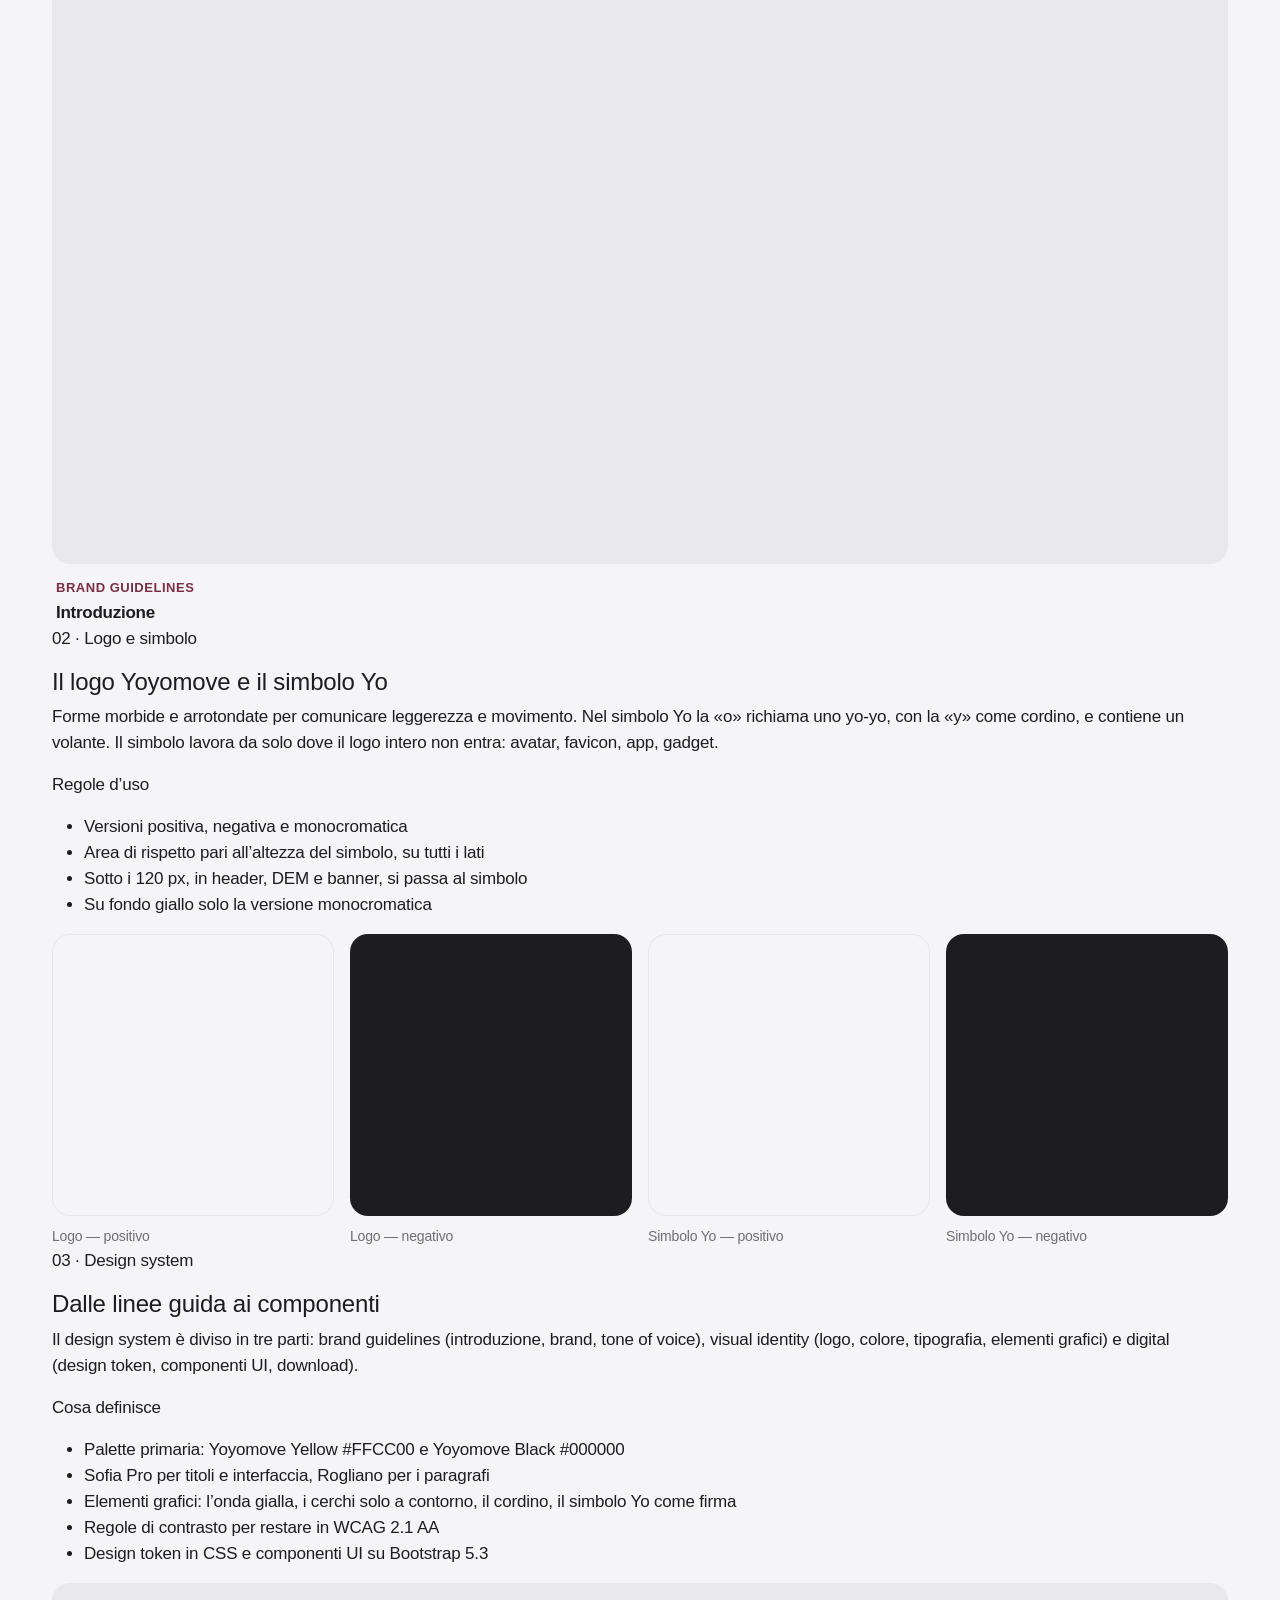
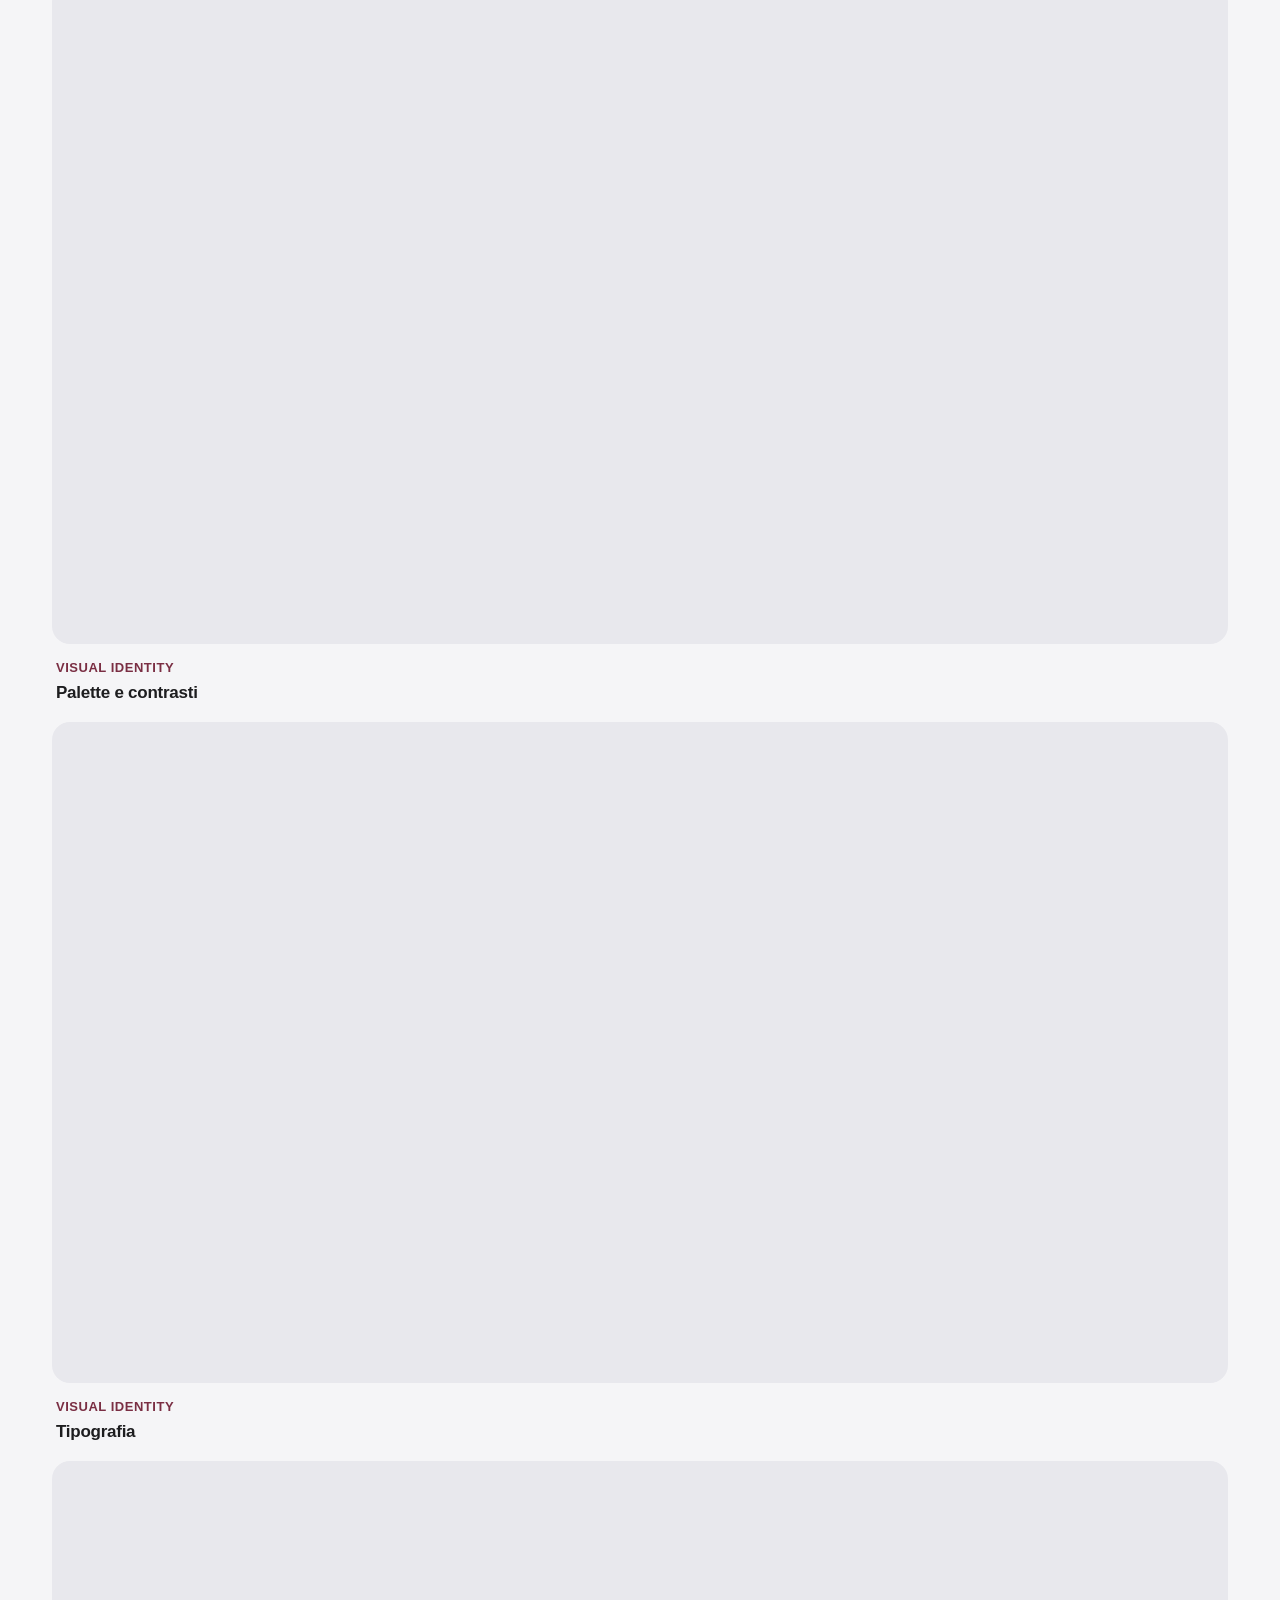
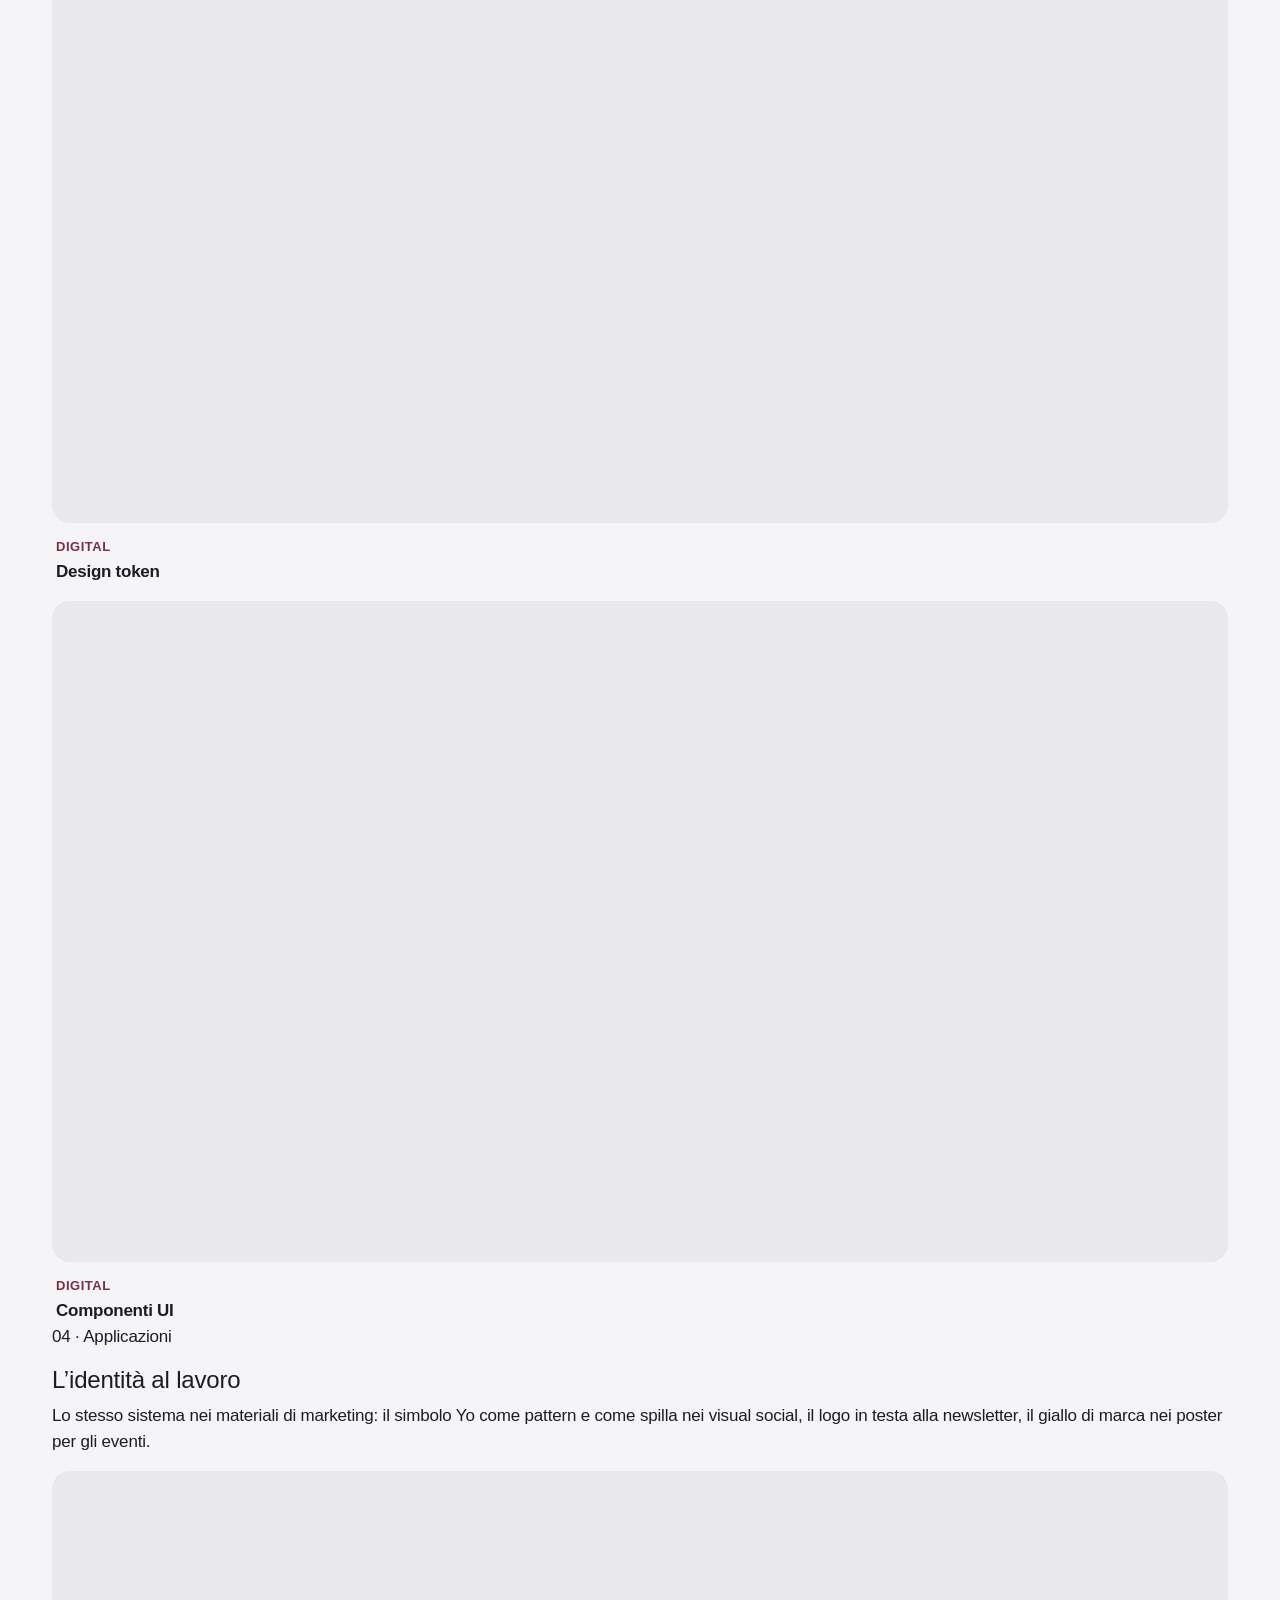
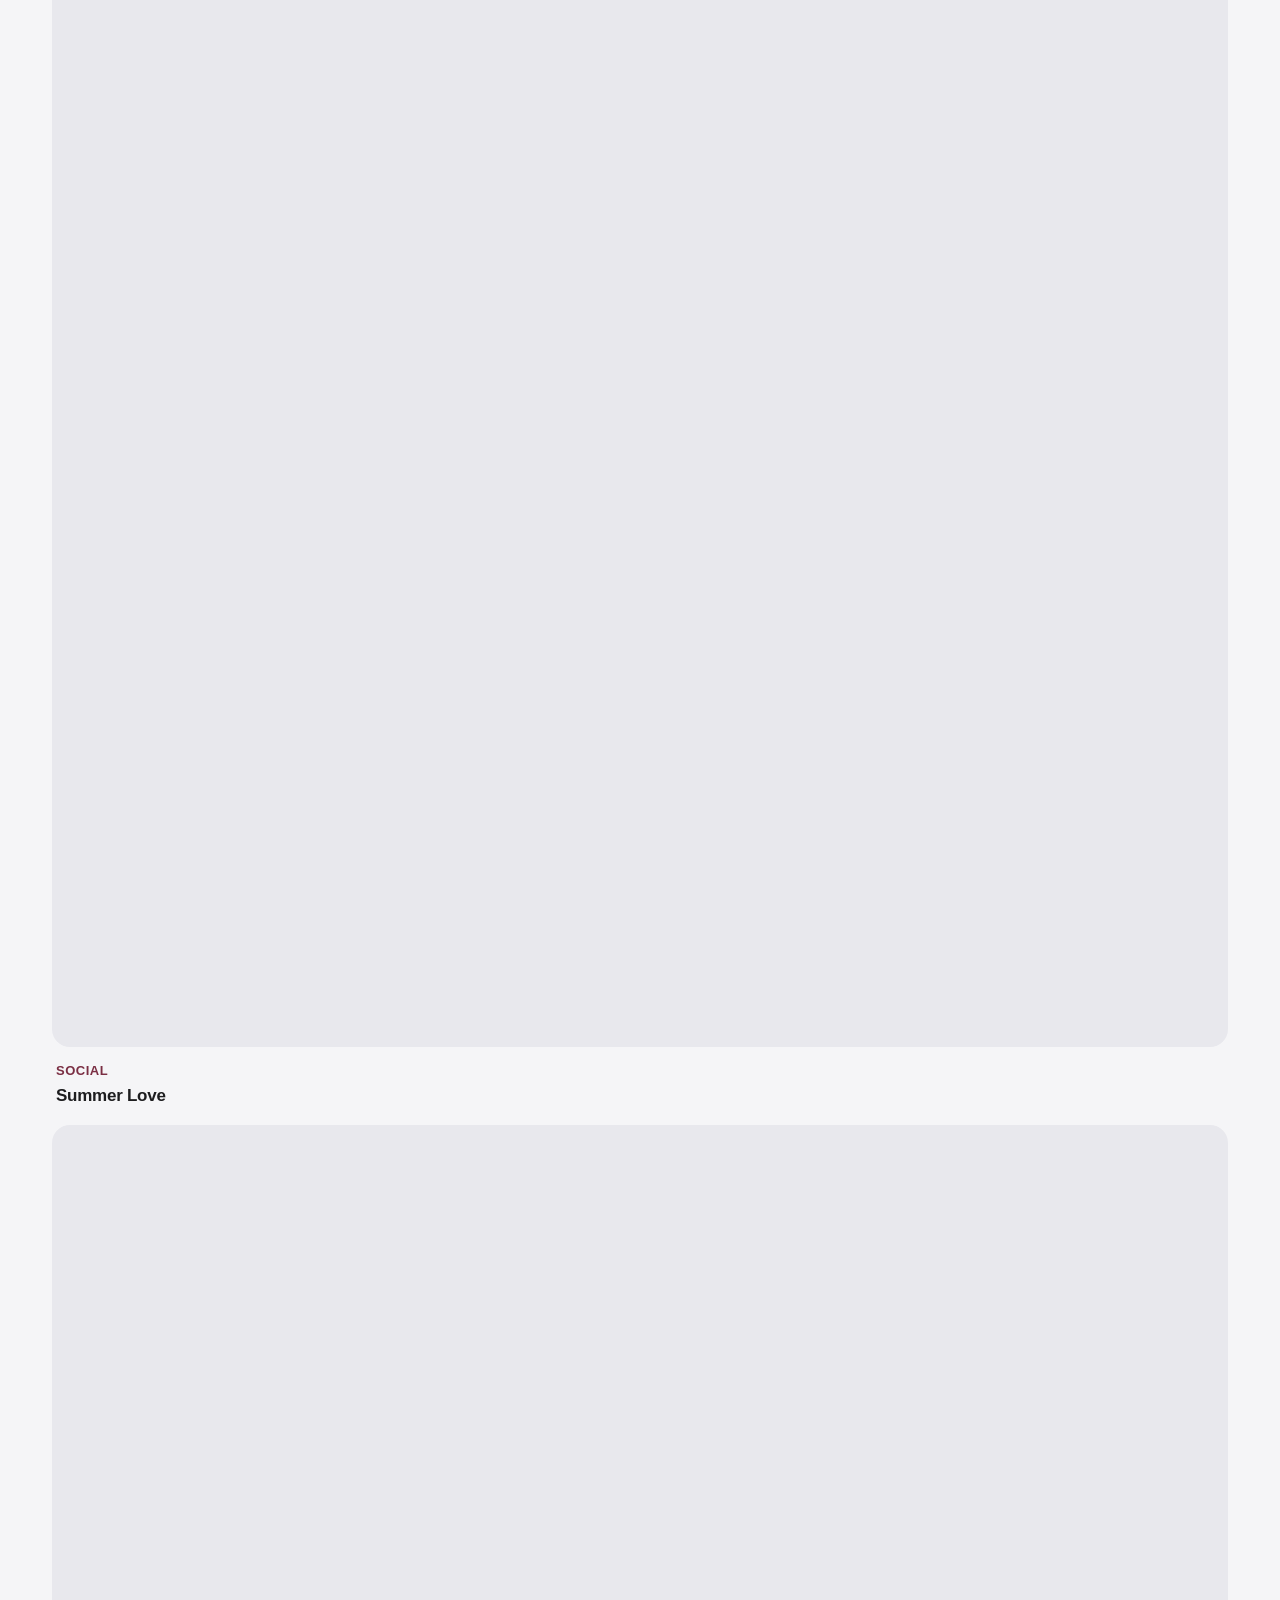
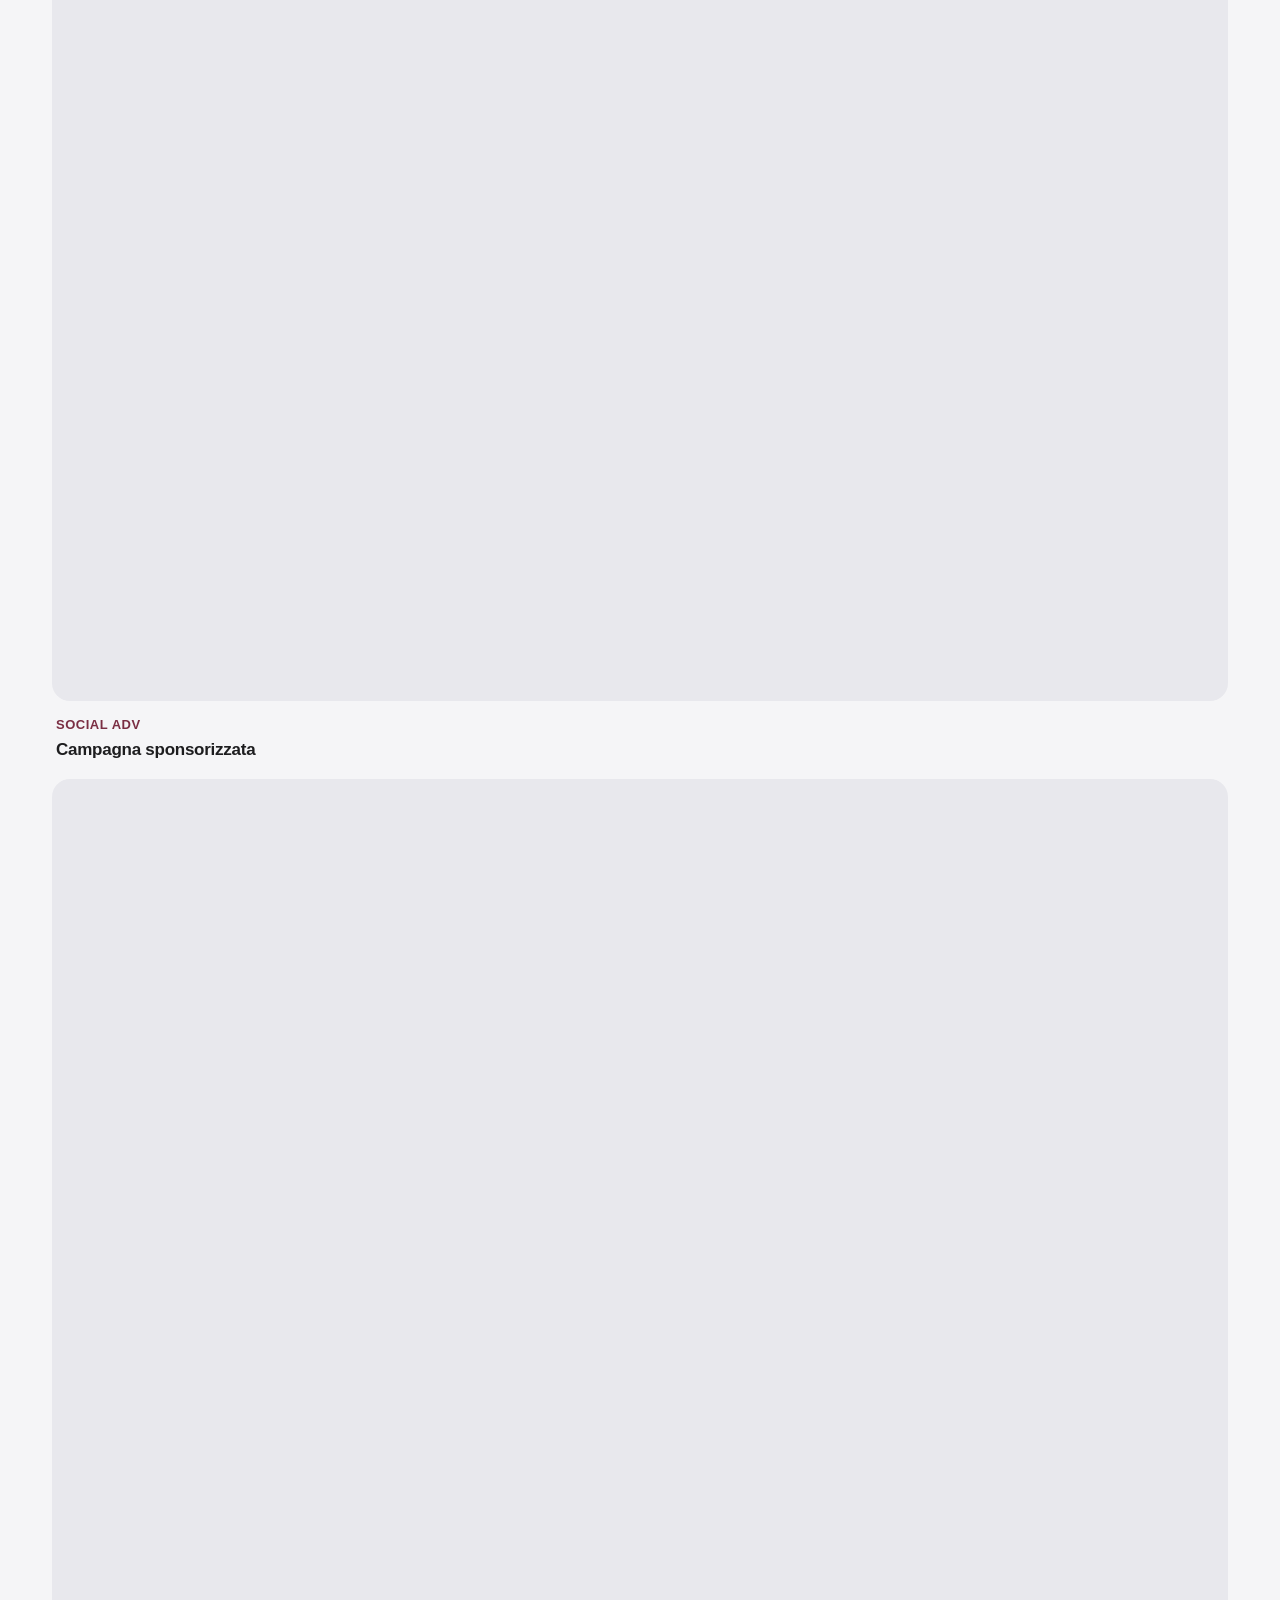
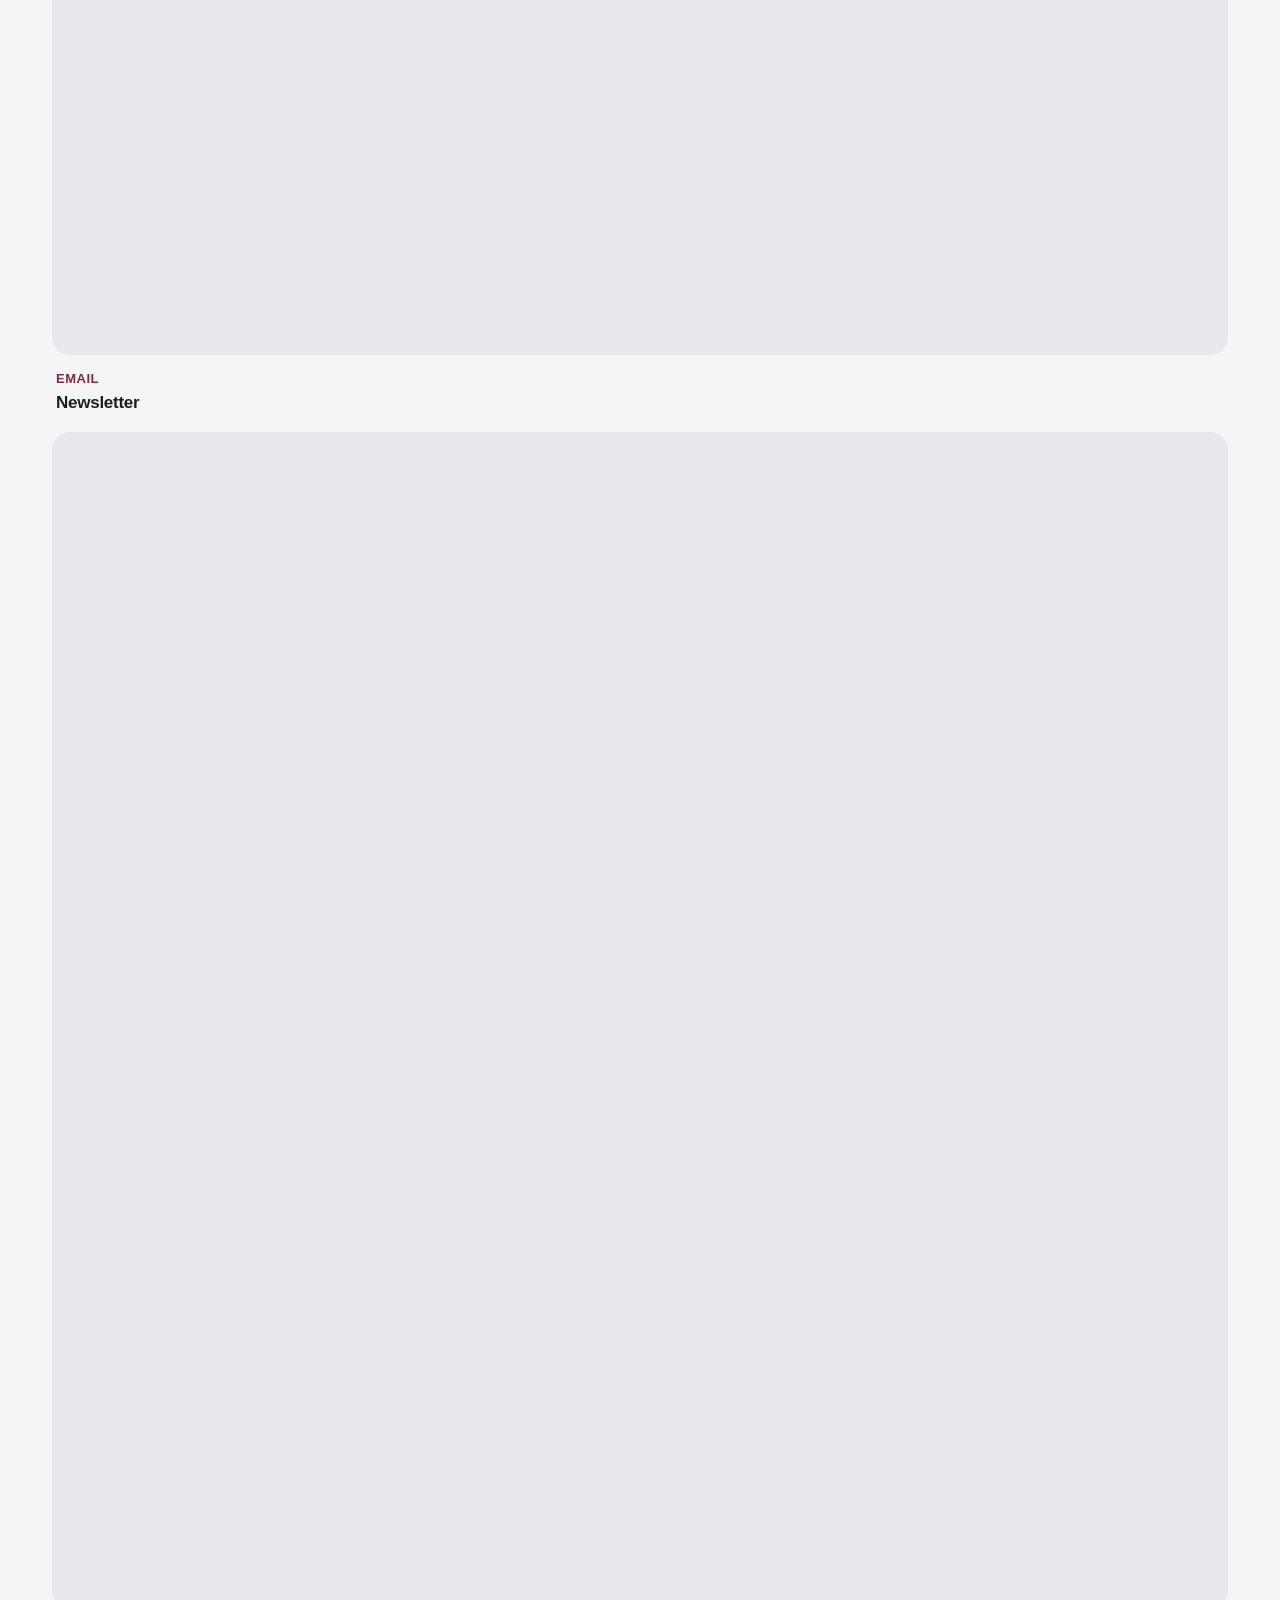
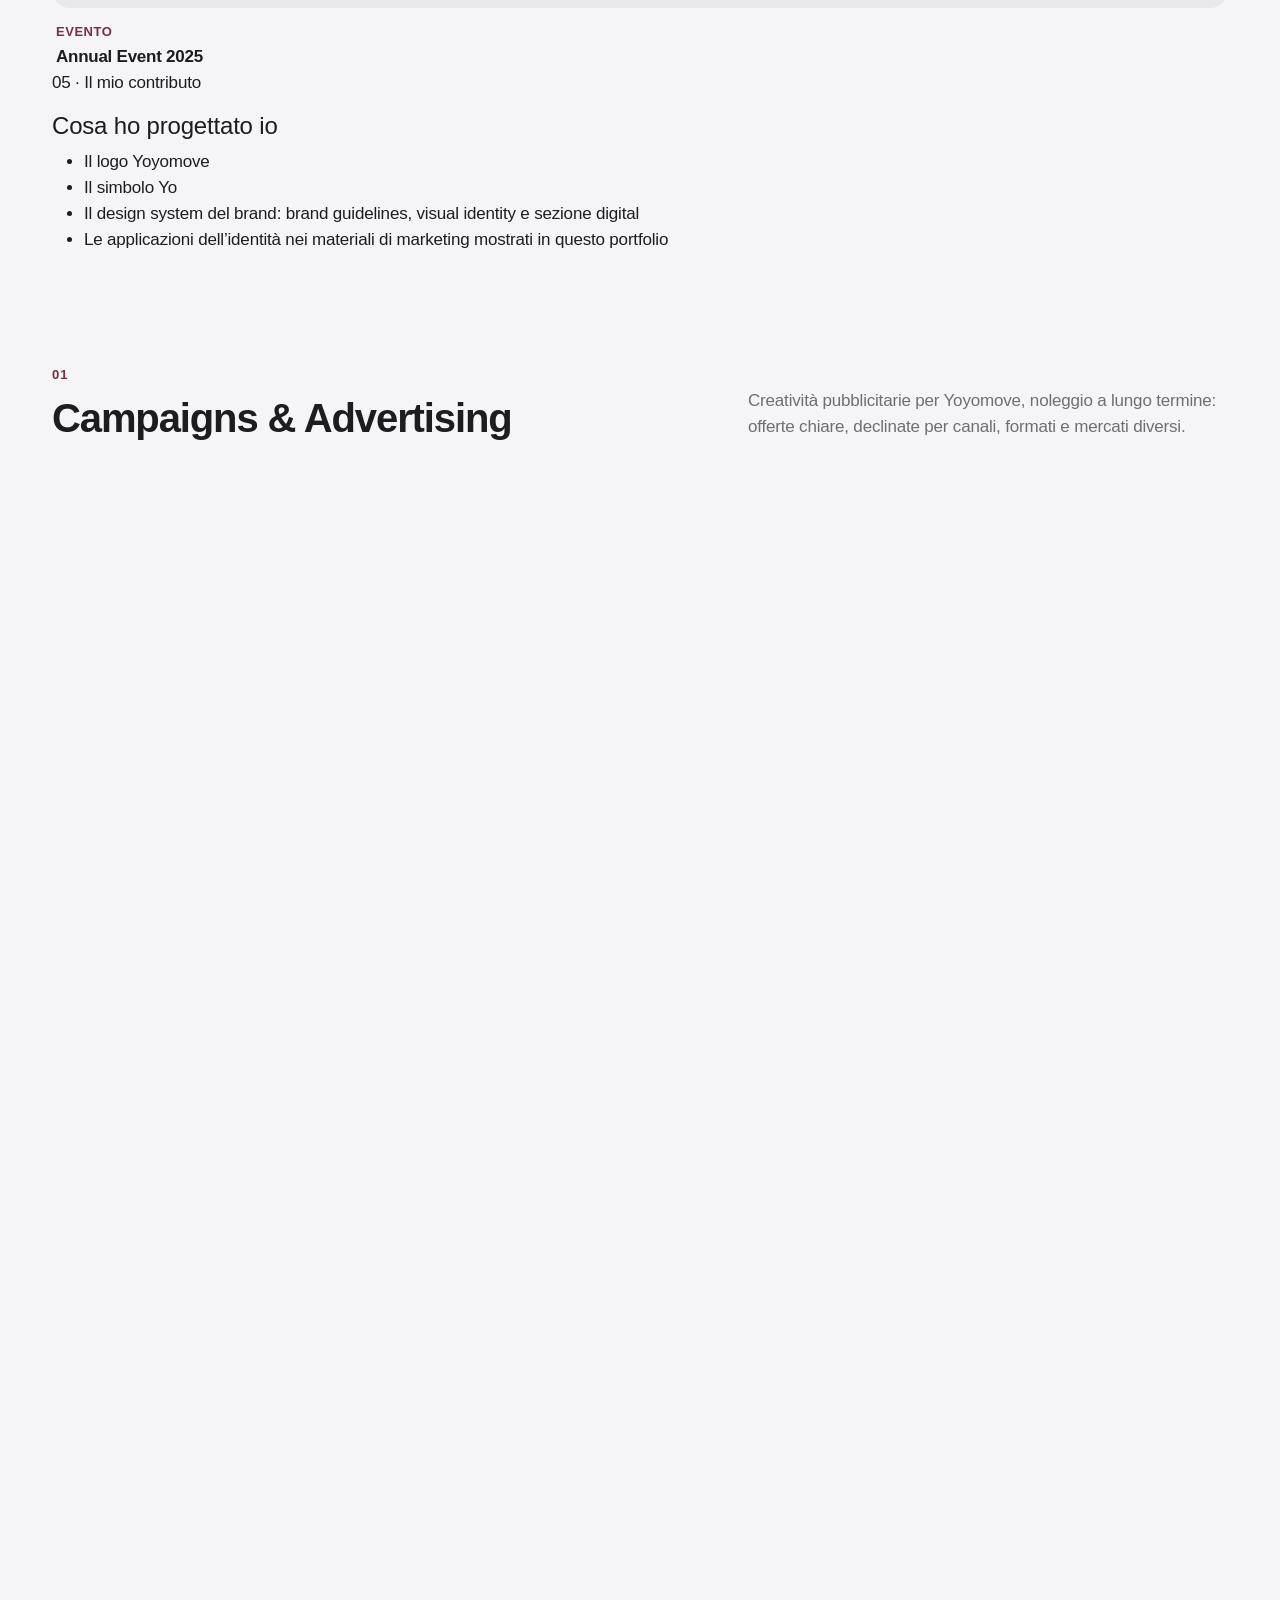
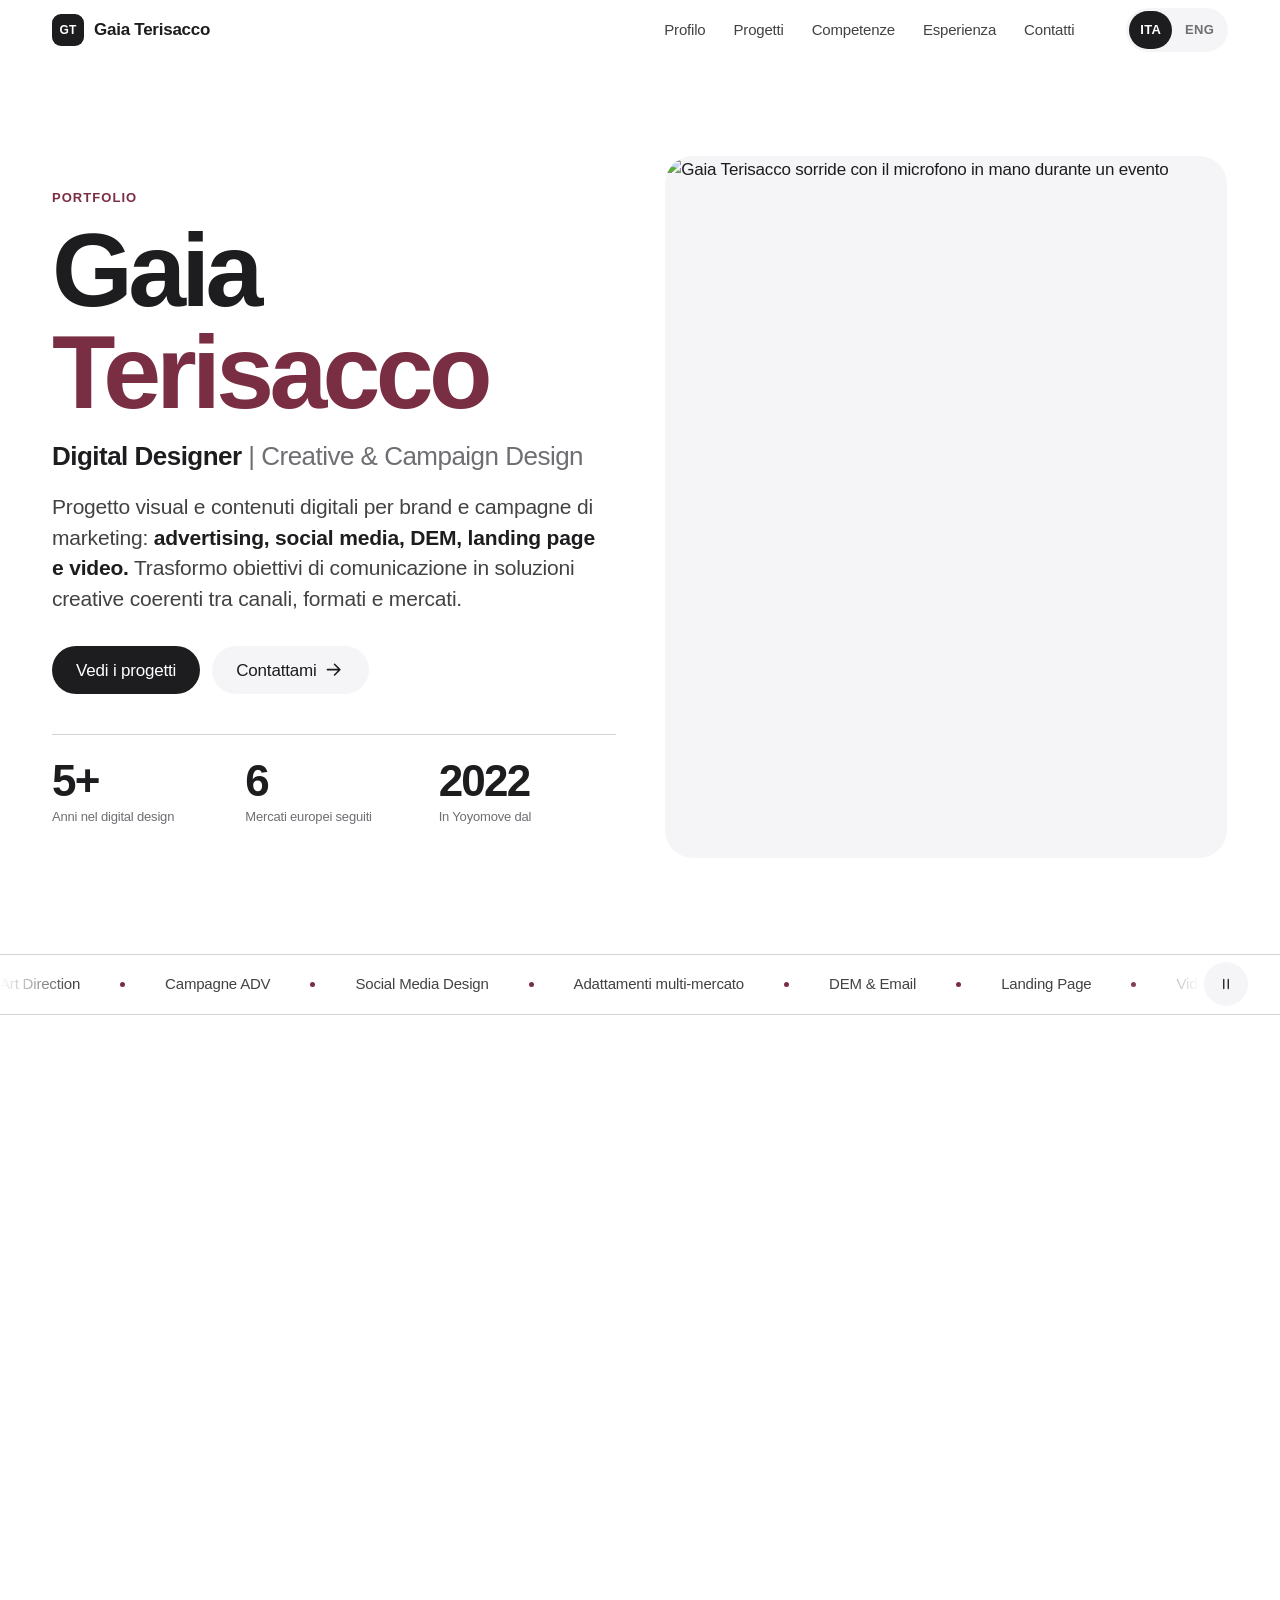
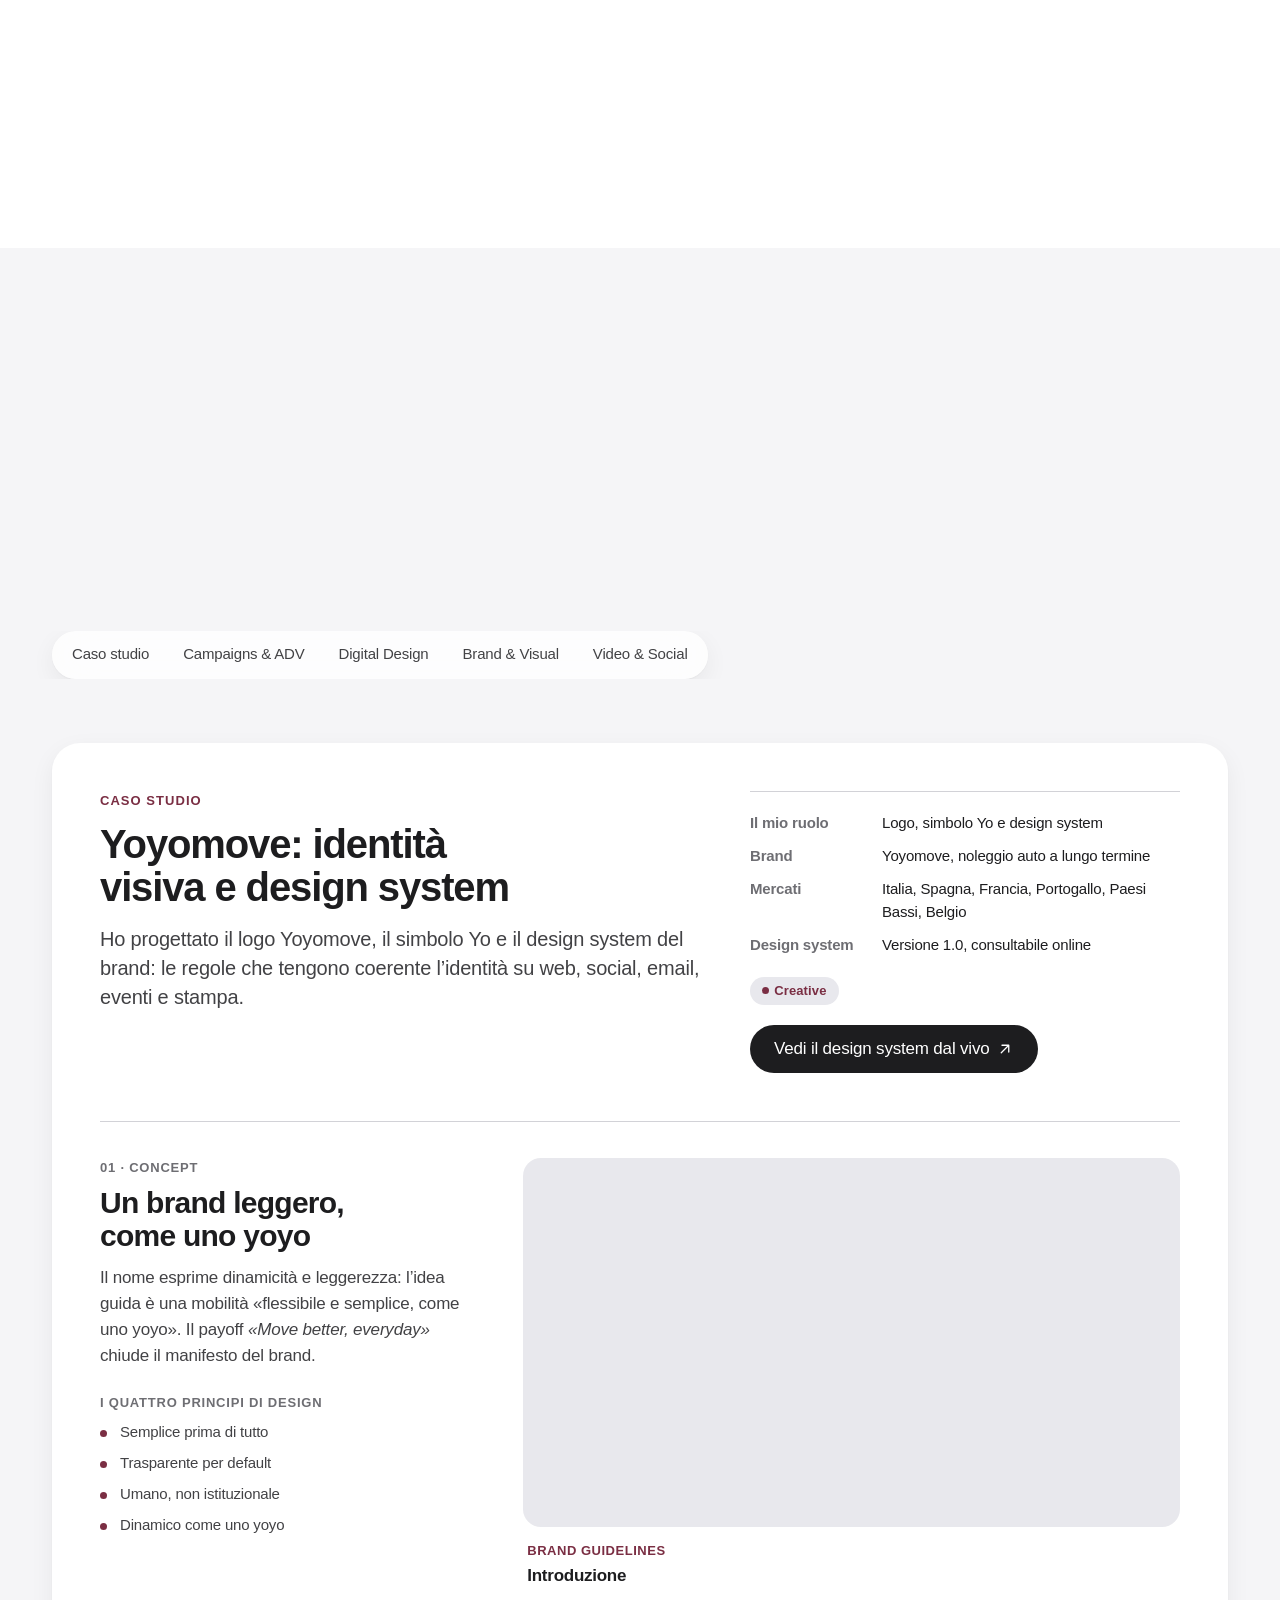
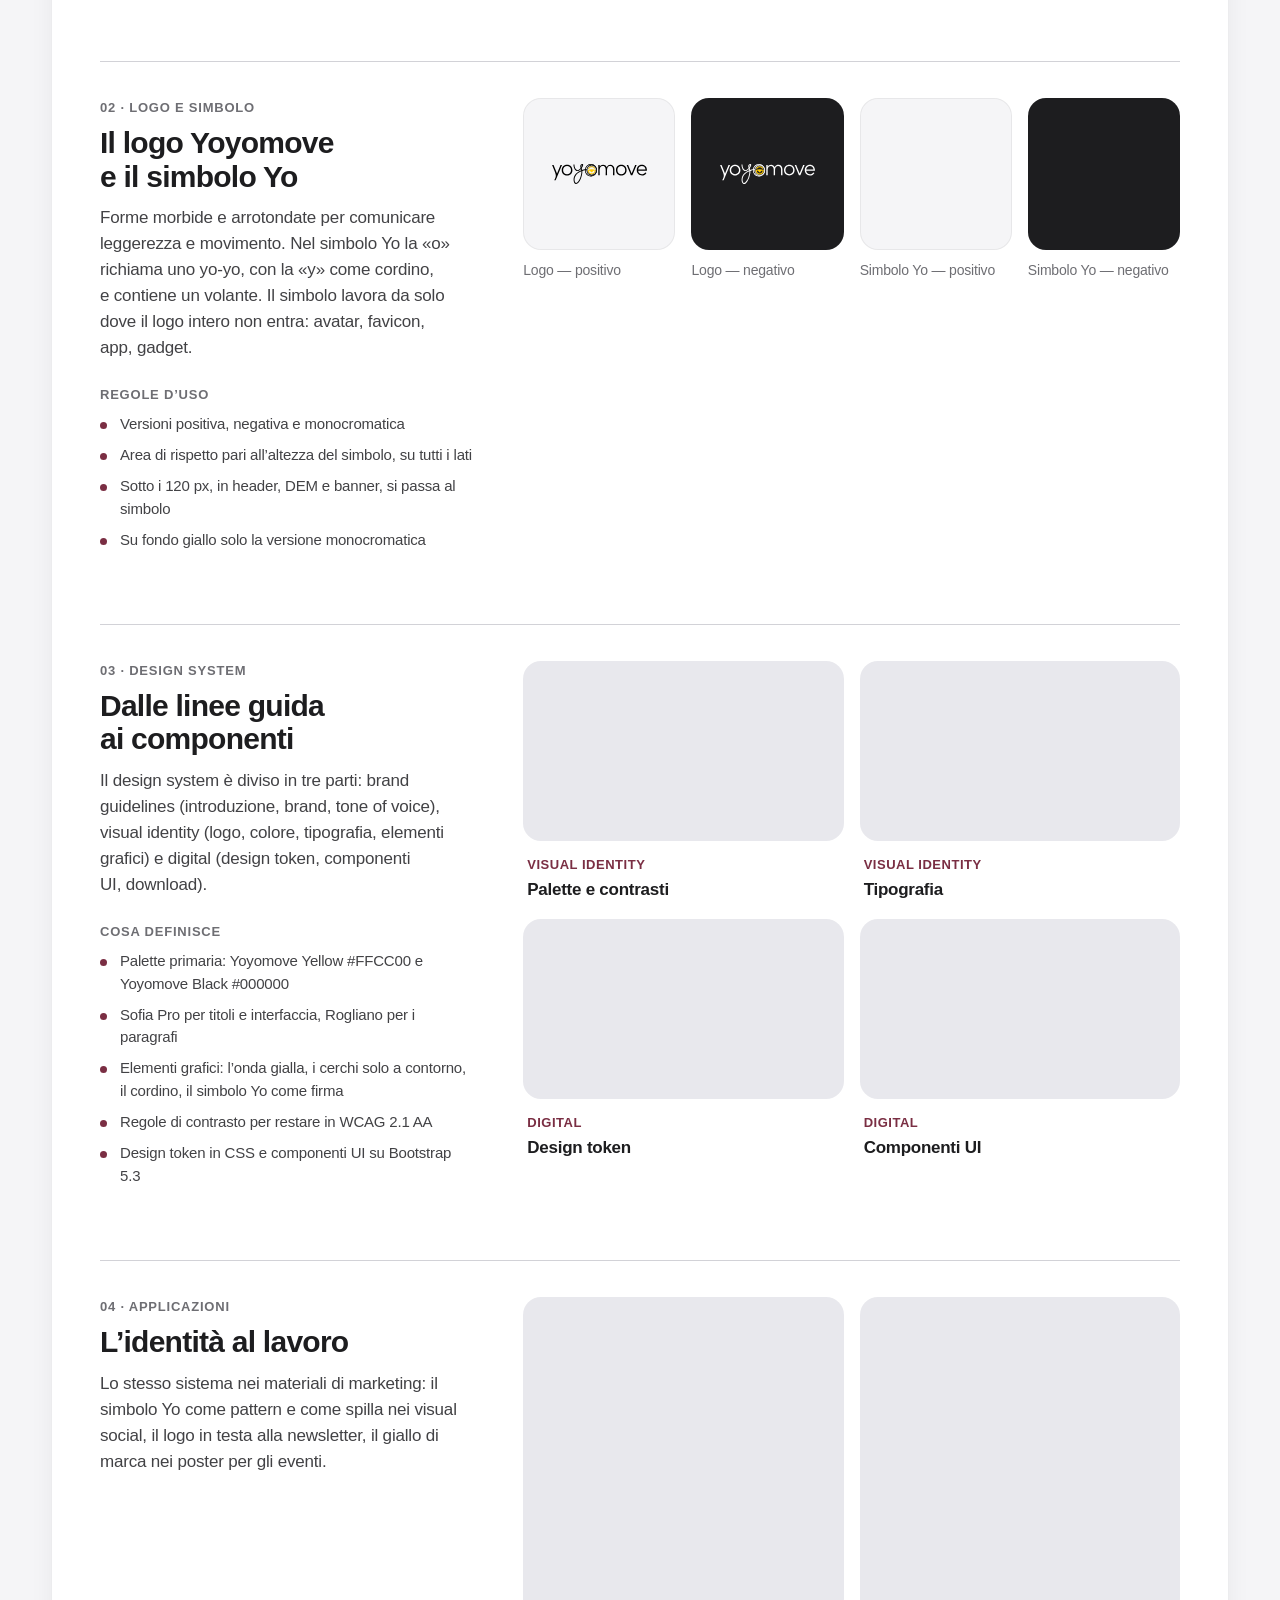
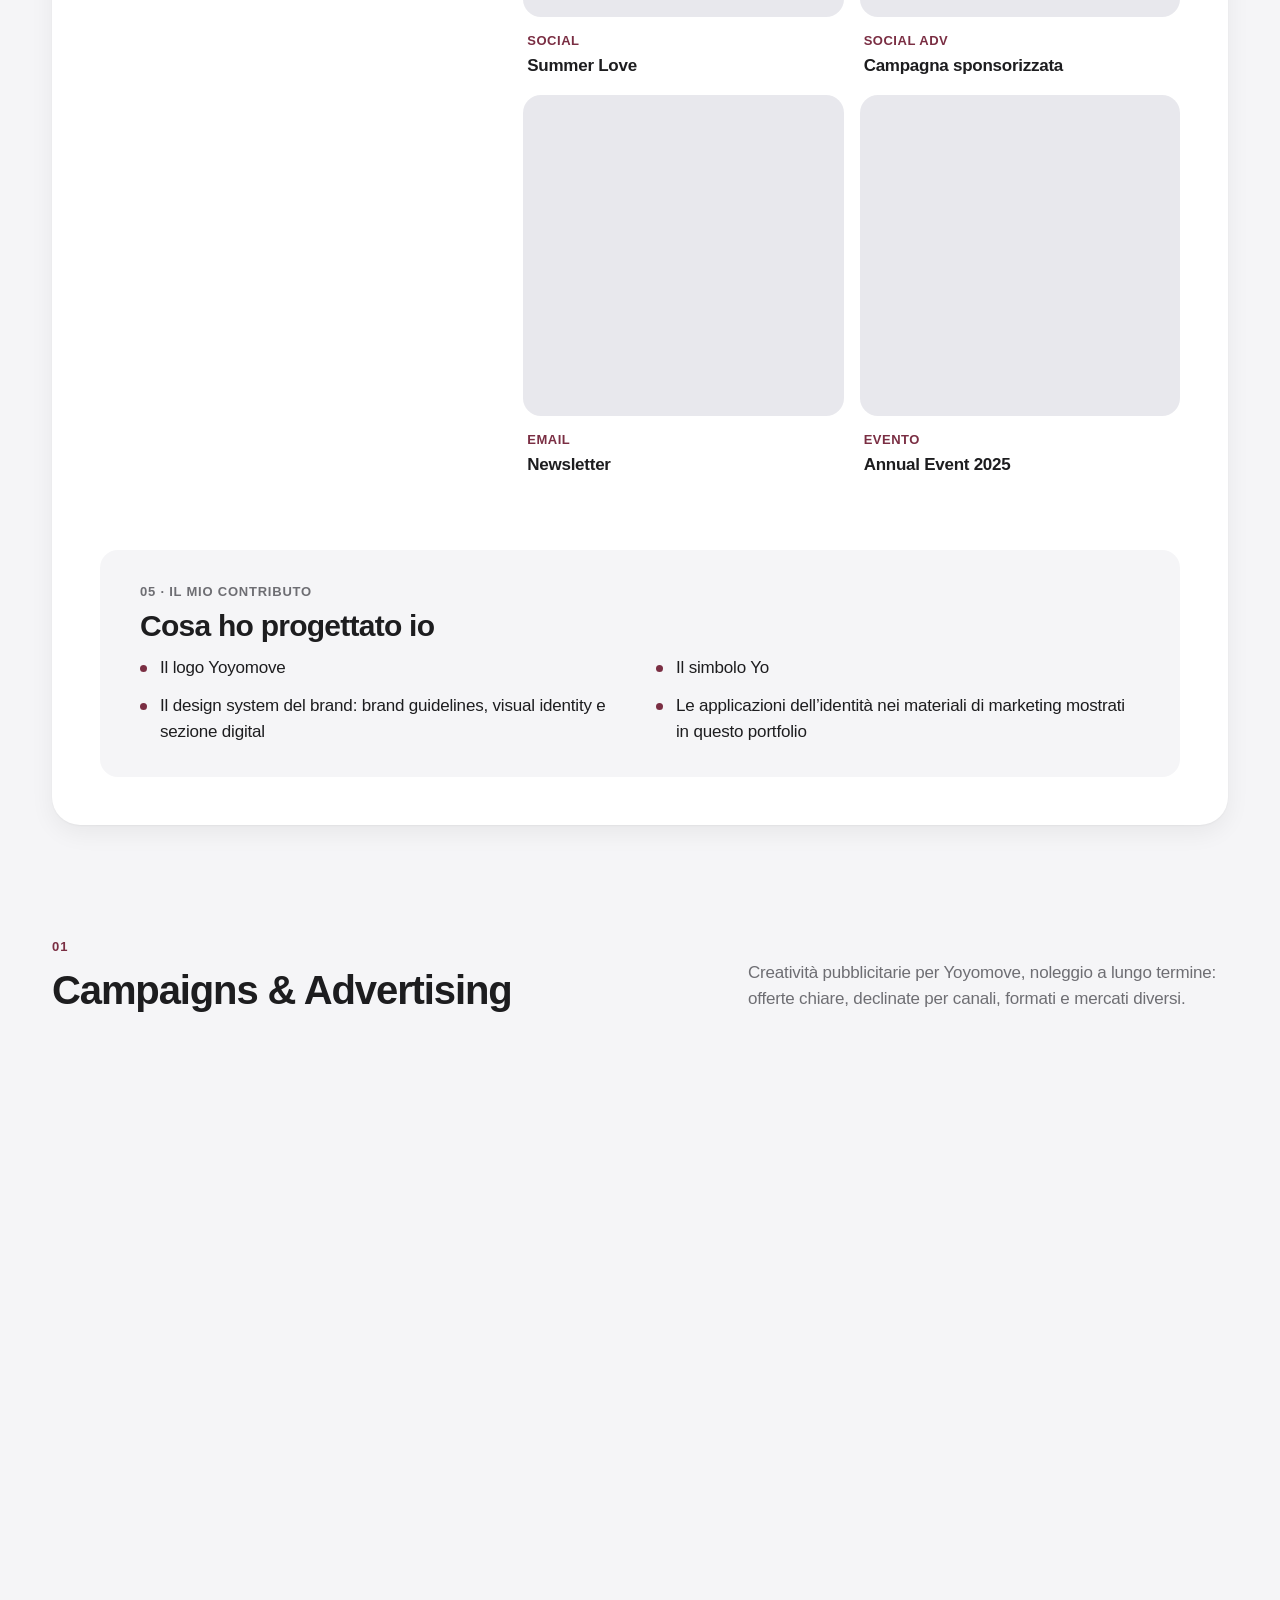
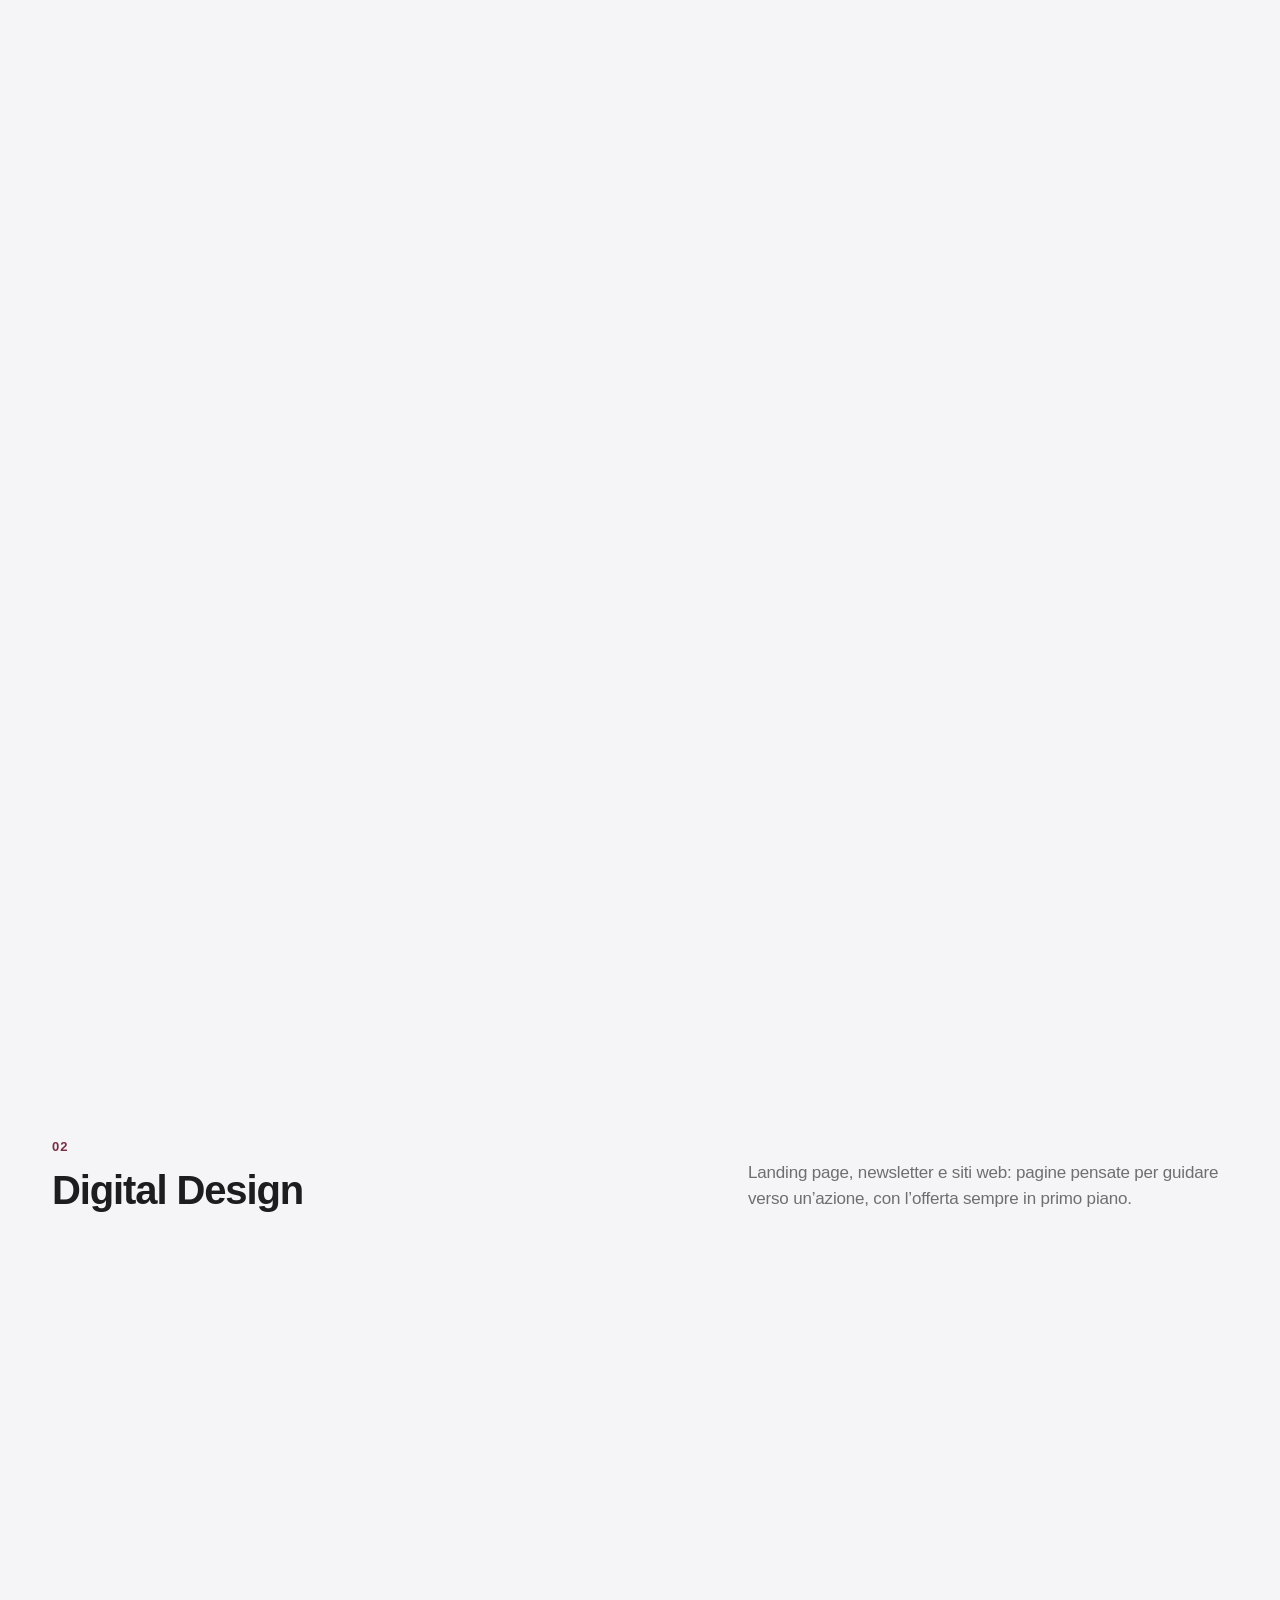
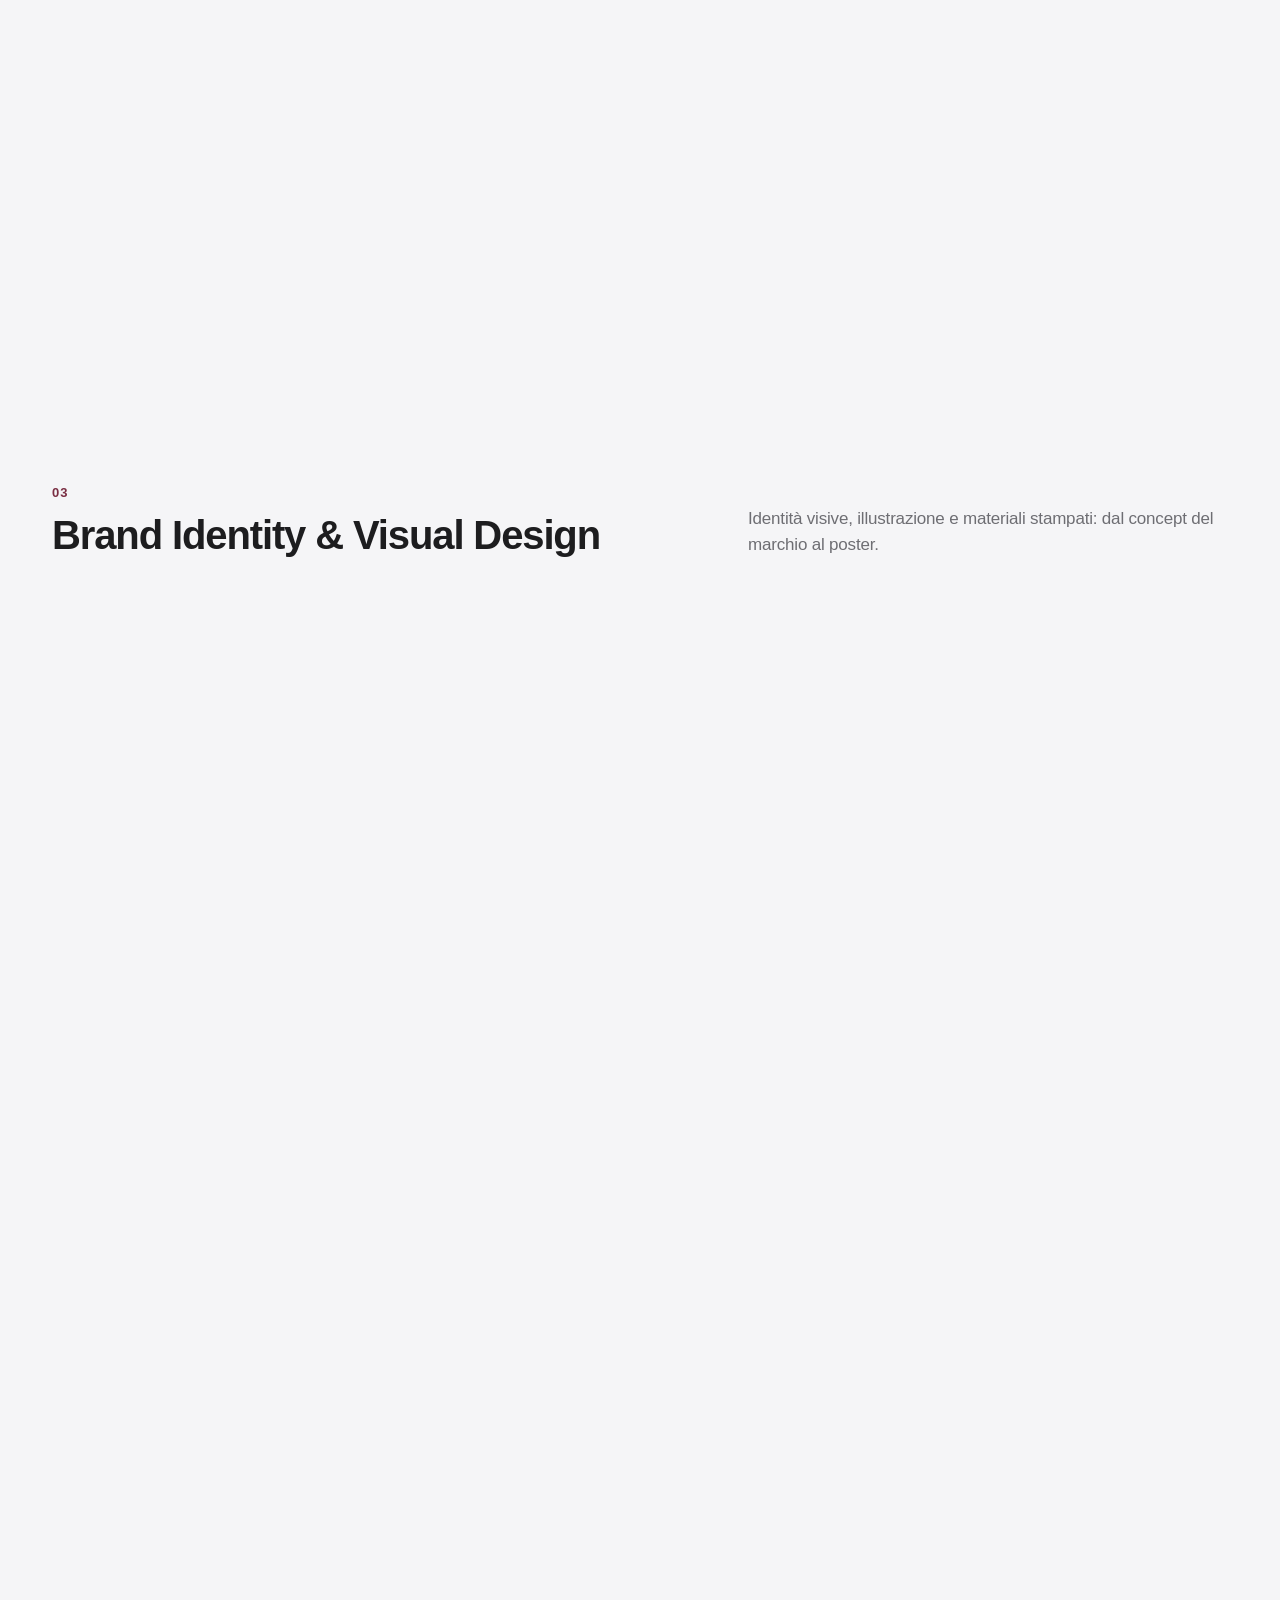
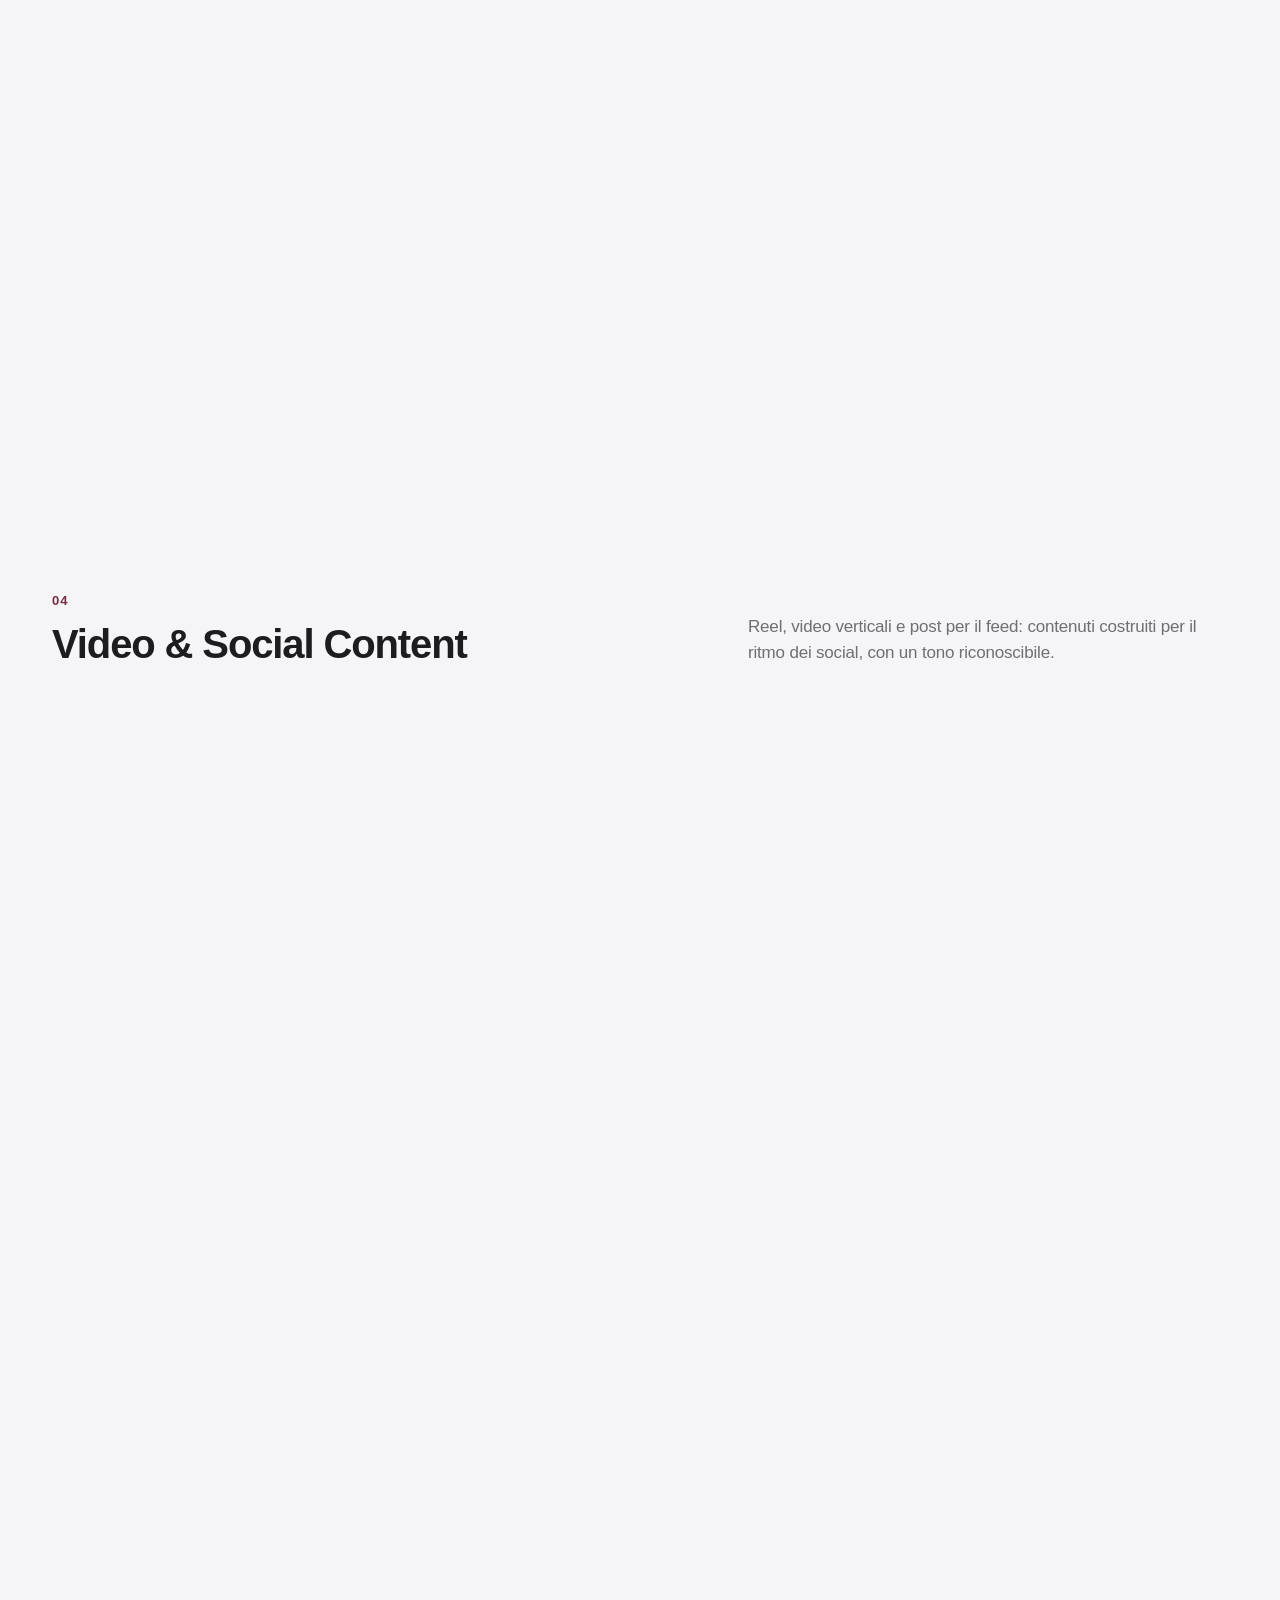
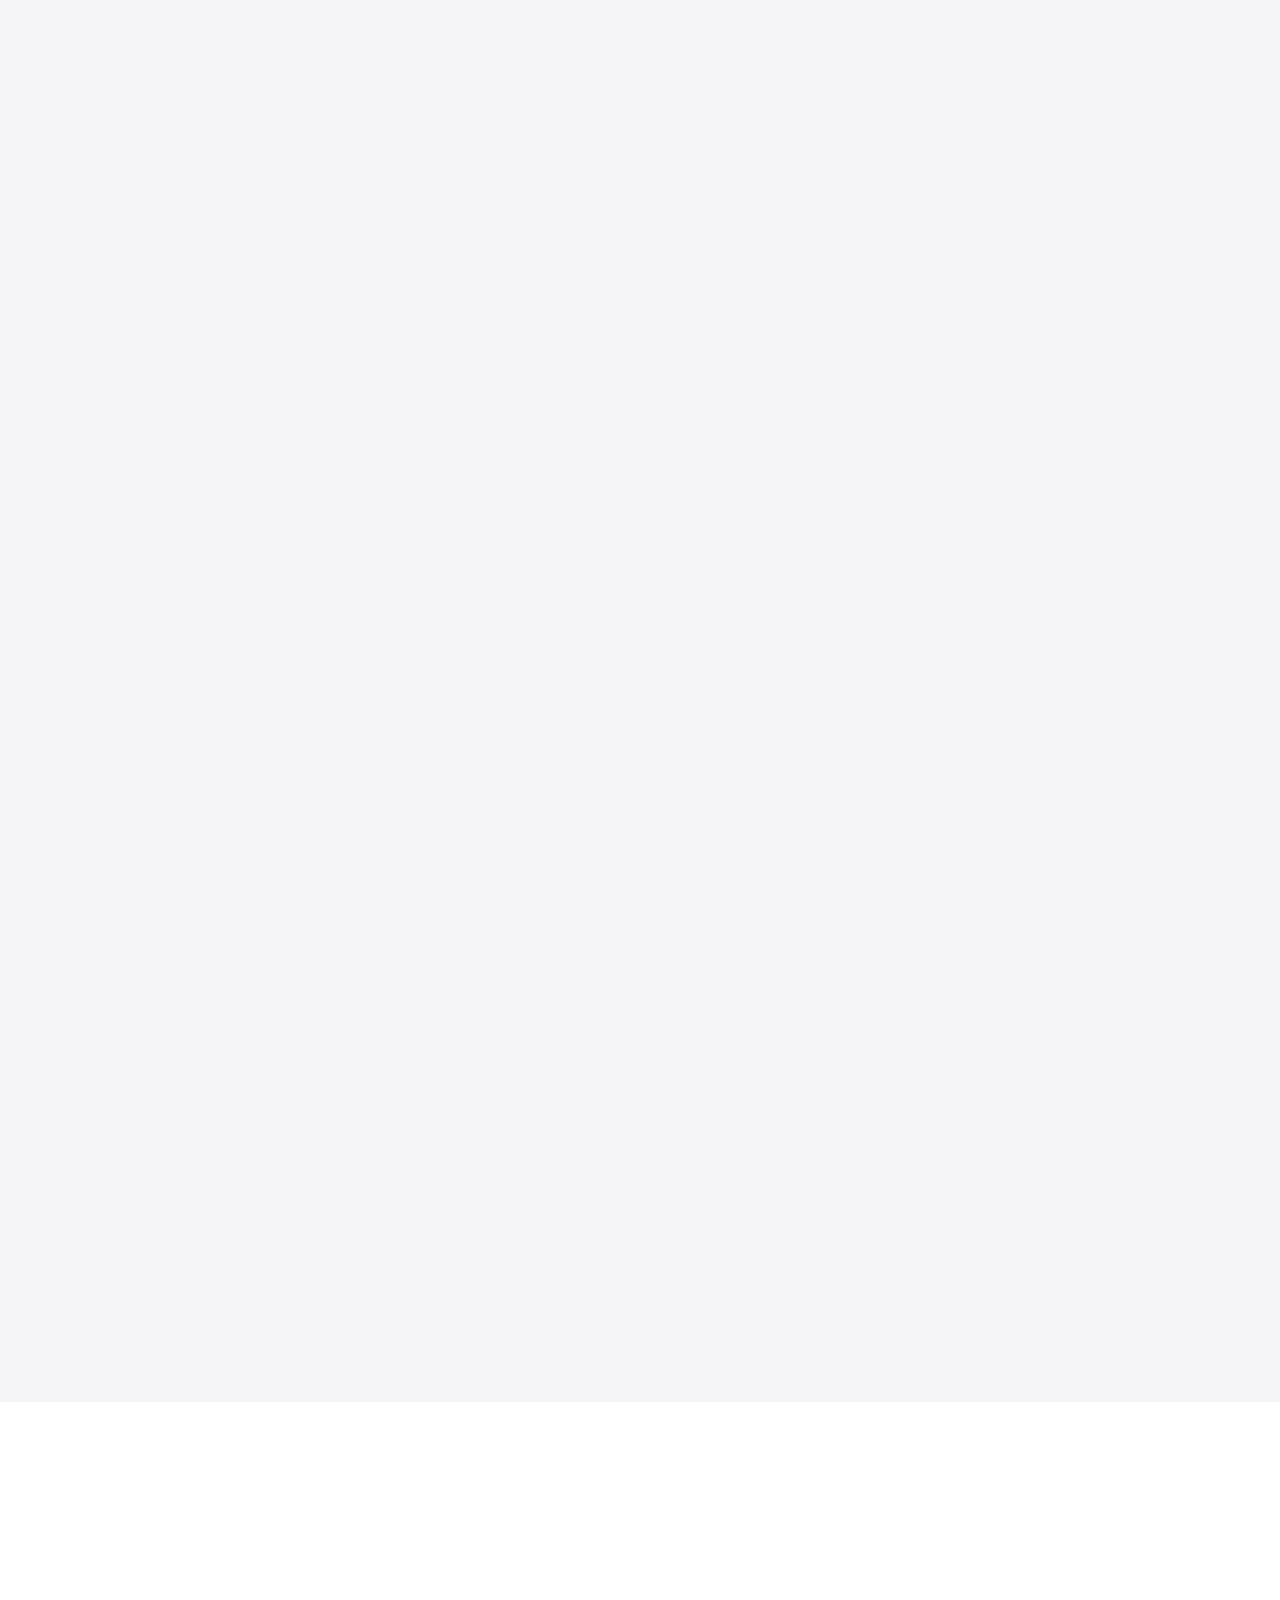
